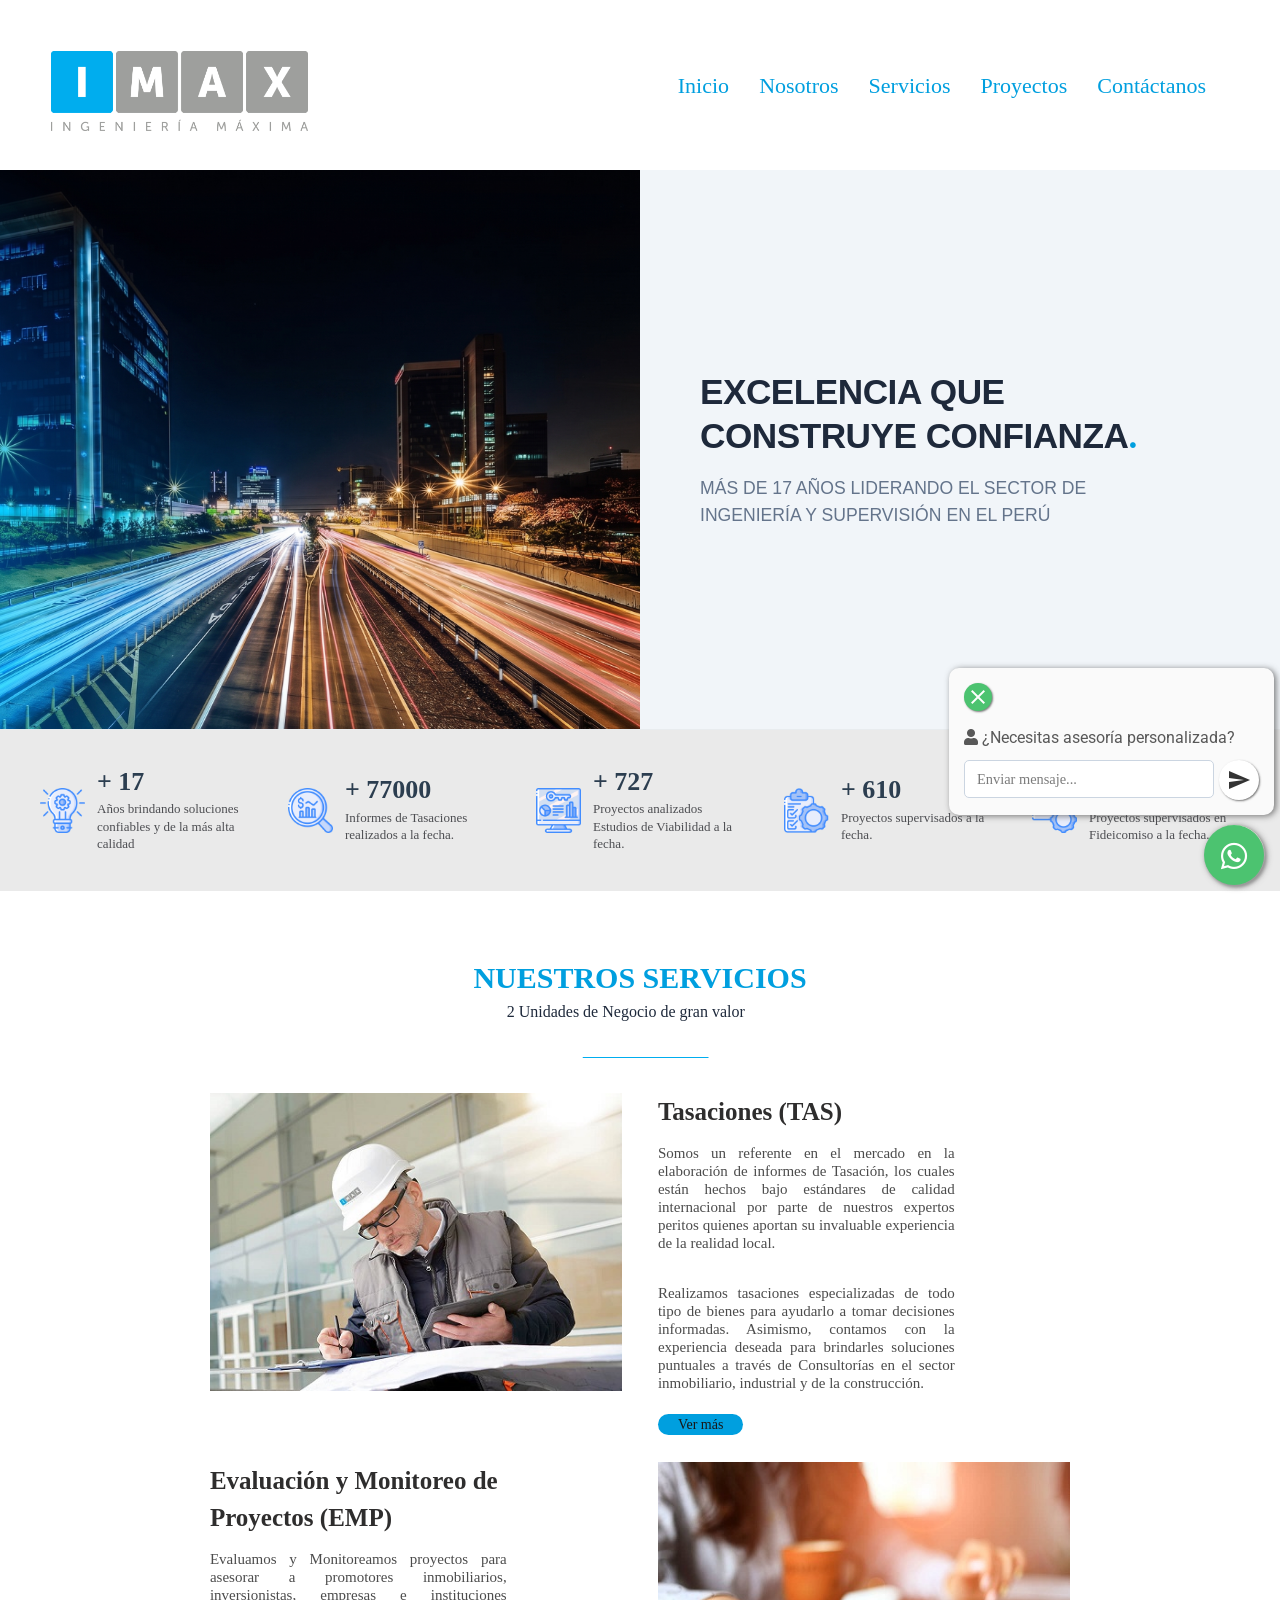
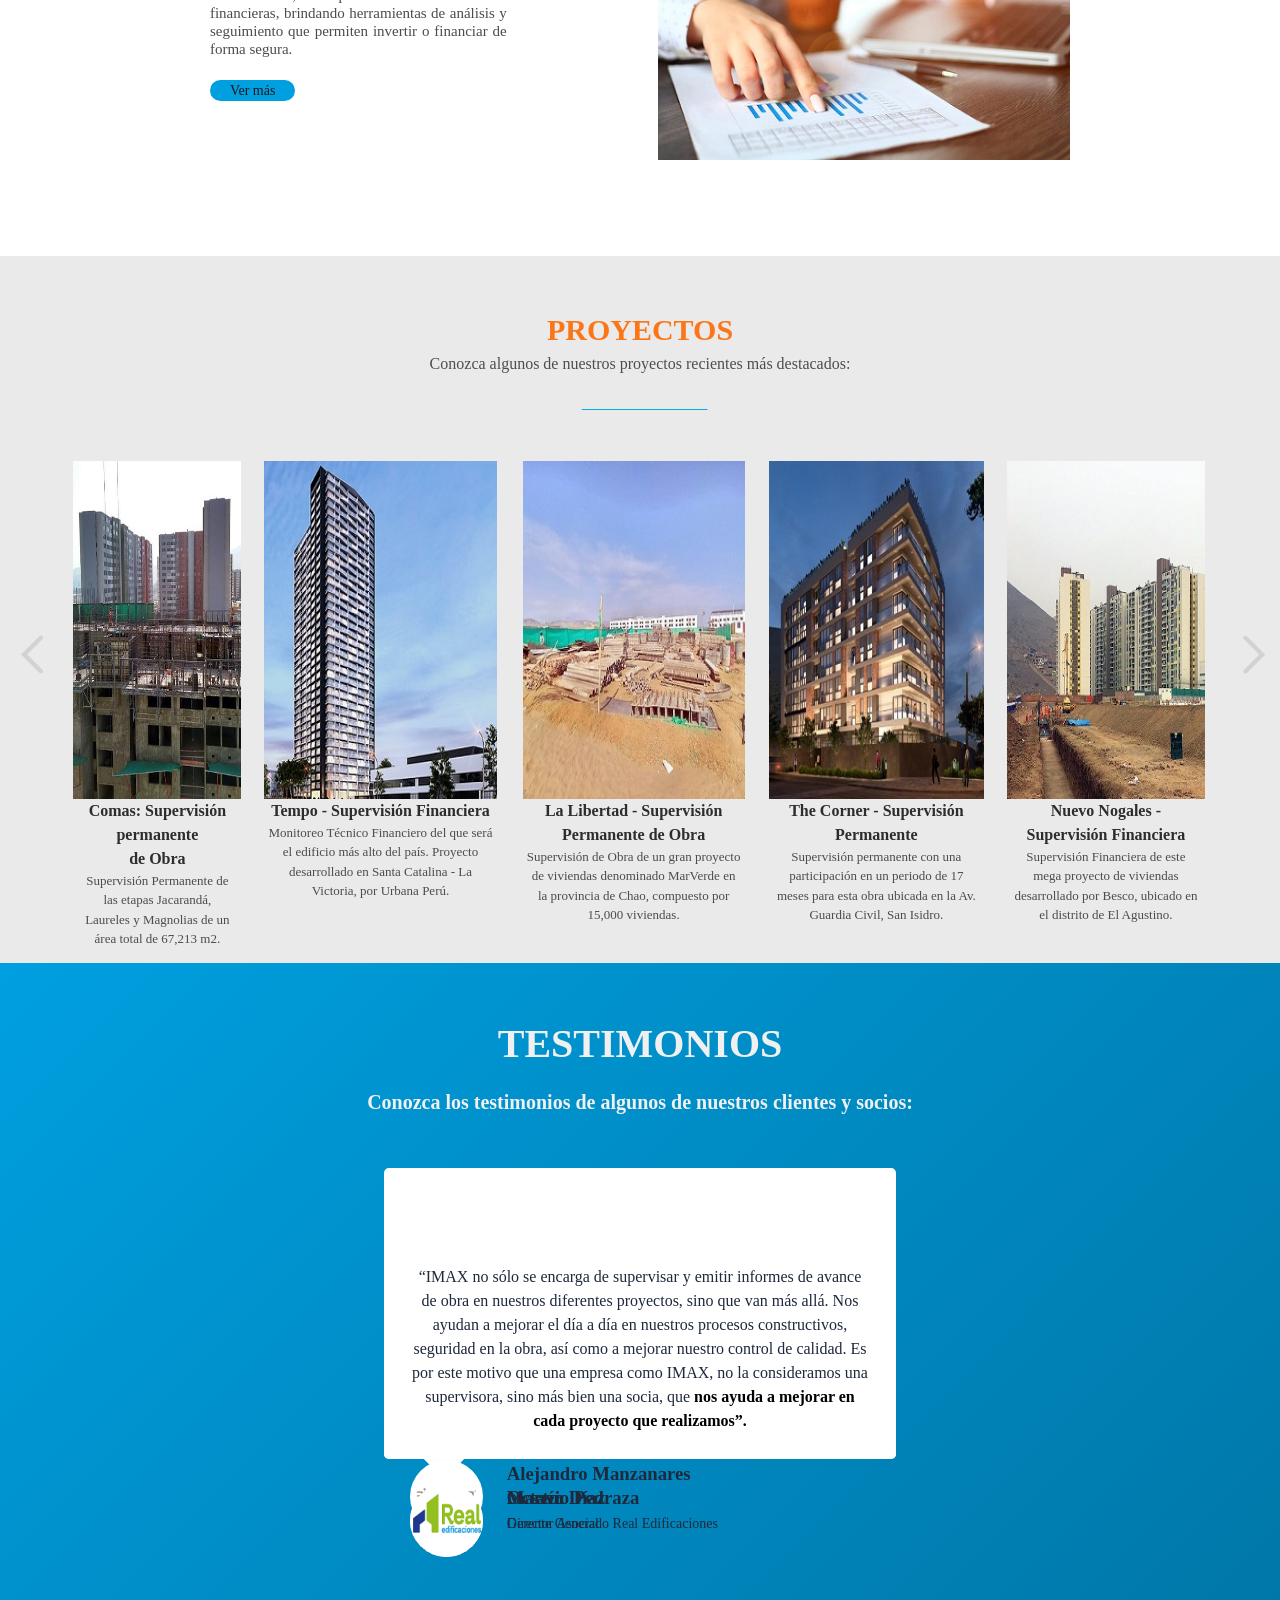
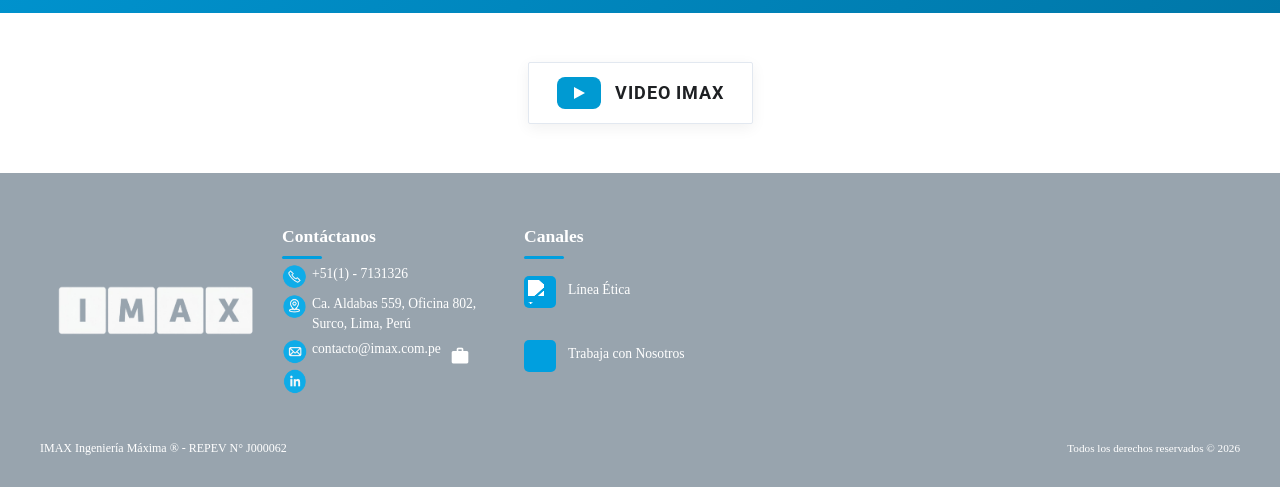
==== index.html @ a0ce6c53 "Add files via upload" ====
<!DOCTYPE html>
<html lang="en">

<head>
    <meta charset="UTF-8">
    <meta name="viewport"
        content="width=device-width, user-scalable=no, initial-scale=1.0, maximum-scale=1.0, minimum-scale=1.0">
    <meta name="keywords"
        content="ingeniería, tasaciones, supervisiones, proyectos, monitoreos, obras,fideicomisos, viabilidades">
    <script type="text/javascript" async=""
        src="https://www.googletagmanager.com/gtag/js?id=G-P8W33C2X62&amp;cx=c&amp;gtm=4e5c92"></script>
    <script src="https://www.gstatic.com/firebasejs/8.2.2/firebase-app.js"></script>
    <script src="https://www.gstatic.com/firebasejs/8.2.2/firebase-auth.js"></script>
    <script src="https://www.gstatic.com/firebasejs/8.2.2/firebase-firestore.js"></script>
    <script src="https://www.gstatic.com/firebasejs/8.2.2/firebase-analytics.js"></script>
    <script src="https://www.gstatic.com/firebasejs/8.2.2/firebase-storage.js"></script>
    <link rel="stylesheet" href="https://maxcdn.bootstrapcdn.com/font-awesome/4.5.0/css/font-awesome.min.css">
    <link href="https://fonts.googleapis.com/icon?family=Material+Icons" rel="stylesheet">
    <script src="jquery-3.6.0.min.js"></script>
    <script src="jquery.flexslider.js"></script>
    <link rel="stylesheet" href="https://cdn.jsdelivr.net/npm/glider-js@1.7.3/glider.min.css">
    <link rel="stylesheet" href="./styles/style.css">
    <link rel="stylesheet" href="./styles/video-imax.css">
    <link rel="stylesheet" href="https://cdnjs.cloudflare.com/ajax/libs/font-awesome/5.15.4/css/all.min.css">
    <link rel="short icon" href="./assets/icono-imax.png">
    <title>IMAX</title>

    <style>
        /* Tipografías corporativas */
        @font-face {
            font-family: "Museo_Sans_100";
            src: url("./assets/Museo_Sans_100.otf") format("opentype");
        }

        @font-face {
            font-family: "Museo_Sans_300";
            src: url("./assets/Museo_Sans_300.otf") format("opentype");
        }

        /* Elementos que se animan al hacer scroll */
        .reveal {
            opacity: 0;
            transform: translateY(40px);
            transition: opacity 0.6s ease-out, transform 0.6s ease-out;
        }

        .reveal.visible {
            opacity: 1;
            transform: translateY(0);
        }

        /* ==========================================================================
           SLIDER PRINCIPAL DIVIDIDO 50/50 (IMAGEN IZQUIERDA / TEXTO DERECHA)
           ========================================================================== */
        .flexslider.slider-split-50 {
            width: 100%;
            height: 35rem;
            position: relative;
            background: #ffffff;
            overflow: hidden;
            border-bottom: 1px solid #e8ecef;
        }

        .flexslider.slider-split-50 .slides {
            height: 100%;
        }

        .flexslider.slider-split-50 .slides>li.slide-split-item {
            width: 100%;
            height: 35rem !important;
            display: flex !important;
            flex-direction: row;
            align-items: stretch;
            background: #ffffff;
            margin: 0;
            padding: 0;
            box-sizing: border-box;
        }

        /* 50% Imagen pegada a la izquierda */
        .slide-split-img {
            width: 50%;
            height: 100%;
            position: relative;
            overflow: hidden;
            background: #f1f5f9;
            flex-shrink: 0;
        }

        .flexslider.slider-split-50 ul.slides img.slide-split-photo {
            width: 100% !important;
            height: 100% !important;
            object-fit: cover;
            object-position: center;
            display: block;
        }

        /* 50% Texto pegado a la derecha */
        .slide-split-info {
            width: 50%;
            height: 100%;
            display: flex;
            flex-direction: column;
            justify-content: center;
            align-items: flex-start;
            padding: 40px 60px;
            box-sizing: border-box;
            background: #f1f5f9;
            flex-shrink: 0;
        }

        .slide-split-text {
            max-width: 540px;
            text-align: left;
        }

        .slide-split-text h1 {
            font-size: 2.2rem;
            color: #1e293b;
            font-weight: 700;
            line-height: 1.25;
            margin: 0 0 16px 0;
            letter-spacing: -0.5px;
            font-family: "Museo_Sans_300", sans-serif;
        }

        .slide-split-text h1 strong {
            color: #009FDF;
        }

        .slide-split-text p {
            font-size: 1.1rem;
            color: #64748b;
            line-height: 1.55;
            margin: 0;
            font-weight: 400;
            font-family: "Museo_Sans_300", sans-serif;
        }

        .slide-split-btn {
            display: inline-flex;
            align-items: center;
            gap: 8px;
            margin-top: 22px;
            background: #009FDF;
            color: #ffffff !important;
            padding: 12px 24px;
            border-radius: 4px;
            font-size: 0.95rem;
            font-weight: 600;
            text-decoration: none;
            font-family: "Museo_Sans_300", sans-serif;
            transition: background 0.2s ease, transform 0.2s ease;
        }

        .slide-split-btn:hover {
            background: #0077a8;
            transform: translateY(-2px);
        }

        /* Paginación y flechas en split slider */
        .flexslider.slider-split-50 .flex-control-nav.flex-control-paging {
            bottom: 25px;
            left: 50%;
            right: auto;
            transform: translateX(-50%);
            width: auto;
            padding: 0;
            display: flex;
            justify-content: center;
            align-items: center;
            gap: 8px;
            z-index: 5;
        }

        .flexslider.slider-split-50 .flex-control-nav.flex-control-paging li {
            margin: 0;
            display: inline-block;
        }

        .flexslider.slider-split-50 .flex-control-nav.flex-control-paging li a {
            width: 30px;
            height: 6px;
            background: #cbd5e1;
            border-radius: 3px;
            transition: all 0.3s ease;
        }

        .flexslider.slider-split-50 .flex-control-nav.flex-control-paging li a.flex-active {
            background: #ff7a00;
            width: 42px;
        }

        .flexslider.slider-split-50 .flex-direction-nav a::before {
            color: #009FDF;
            font-size: 40px;
        }

        /* RESPONSIVE */
        @media (max-width: 900px) {
            .flexslider.slider-split-50 {
                height: auto;
            }

            .flexslider.slider-split-50 .slides>li.slide-split-item {
                flex-direction: column;
                height: auto !important;
            }

            .slide-split-img {
                width: 100%;
                height: 260px;
            }

            .slide-split-info {
                width: 100%;
                height: auto;
                padding: 30px 20px 45px 20px;
            }

            .slide-split-text h1 {
                font-size: 1.6rem;
            }

            .slide-split-text p {
                font-size: 0.95rem;
            }

            .flexslider.slider-split-50 .flex-control-nav.flex-control-paging {
                left: 50%;
                right: auto;
                transform: translateX(-50%);
                bottom: 15px;
            }
        }
    </style>

    <script src="https://www.googletagmanager.com/gtag/js?l=dataLayer" async="">
    </script>

</head>


<body class="body-web">
    <header class="header-web-light">
        <nav class="menu">

            <img class="logo" src="./assets/logo-imax.png" alt="logo-imax">

            <span class="nav-bar" id="btn-menu">
                <img src="./assets/iconos/burger.png" alt="">
                Menú
            </span>

            <ul class="menu-list" id="menu-list">
                <li><a href="./index.html">Inicio</a></li>
                <li><a href="views-web/nosotros.html">Nosotros</a></li>
                <li><a href="views-web/servicios.html">Servicios</a></li>
                <li><a href="views-web/proyectos.html">Proyectos</a></li>
                <!-- <li><a href="views-web/galleryNews.html">Noticias</a></li> -->
                <li><a href="views-web/contact.html">Contáctanos</a></li>
            </ul>

        </nav>
    </header>

    <main id="container">
        <section>
            <div class="flexslider slider-split-50">
                <ul class="slides">
                    <li class="slide-split-item">
                        <div class="slide-split-img">
                            <img class="slide-split-photo" src="assets/sliders/fondo_carrusel_via.jpg" alt="imax-obras">
                        </div>
                        <div class="slide-split-info">
                            <div class="slide-split-text">
                                <h1 class="reveal">EXCELENCIA QUE CONSTRUYE CONFIANZA<strong>.</strong></h1>
                                <p class="reveal">MÁS DE 17 AÑOS LIDERANDO EL SECTOR DE <br> INGENIERÍA Y SUPERVISIÓN EN
                                    EL PERÚ </p>
                            </div>
                        </div>
                    </li>

                    <li class="slide-split-item">
                        <div class="slide-split-img">
                            <img class="slide-split-photo" src="assets/sliders/imax-ingenieria.jpg"
                                alt="imax-ingenieria">
                        </div>
                        <div class="slide-split-info">
                            <div class="slide-split-text">
                                <h1 class="reveal">LO ASESORAMOS MEJOR<strong>.</strong></h1>
                                <p class="reveal">PORQUE CONOCEMOS EL SISTEMA <br> INMOBILIARIO DESDE ADENTRO </p>
                            </div>
                        </div>
                    </li>

                    <li class="slide-split-item">
                        <div class="slide-split-img">
                            <img class="slide-split-photo" src="assets/sliders/imax-proyectos.jpg" alt="imax-proyectos">
                        </div>
                        <div class="slide-split-info">
                            <div class="slide-split-text">
                                <h1 class="reveal">NOS COMPROMETEMOS<strong>.</strong></h1>
                                <p class="reveal">TRABAJAMOS CADA PROYECTO CON <br> PROFESIONALISMO Y DEDICACIÓN </p>
                            </div>
                        </div>
                    </li>

                    <li class="slide-split-item">
                        <div class="slide-split-img">
                            <img class="slide-split-photo" src="assets/sliders/imax-tasaciones.jpg"
                                alt="imax-tasaciones">
                        </div>
                        <div class="slide-split-info">
                            <div class="slide-split-text">
                                <h1 class="reveal">NOS ADECUAMOS A SUS NECESIDADES<strong>.</strong></h1>
                                <p class="reveal">PARA ENTREGARLE SOLUCIONES DE <br> LA MÁS ALTA CALIDAD </p>
                            </div>
                        </div>
                    </li>

                    <li class="slide-split-item">
                        <div class="slide-split-img">
                            <img class="slide-split-photo" src="assets/sliders/entrevista-imax-1.png" alt="imax-obras">
                        </div>
                        <div class="slide-split-info">
                            <div class="slide-split-text">
                                <h1 class="reveal">IMAX - <br> INGENIERÍA MÁXIMA <br> CUMPLE 17 AÑOS</h1>
                                <p class="reveal">Lea aquí la entrevista a nuestro líder Ing. Max Alfaro</p>
                                <a class="slide-split-btn" href="./views-web/anniversary-imax.html">
                                    <span>Ver entrevista</span>
                                    <i class="fa fa-chevron-right"></i>
                                </a>
                            </div>
                        </div>
                    </li>
                </ul>
            </div>
        </section>

        <div class="nav-bottom">
            <div class="popup-whatsapp fadeIn is-active-whatsapp-popup"
                style="animation: 0.6s ease 0s 1 normal both running fadeIn;">
                <div class="content-whatsapp -top"><button type="button" class="closePopup">
                        <i class="material-icons icon-font-color">close</i>
                    </button>
                    <p class="reveal"> <i class="fas fa-user"></i> ¿Necesitas asesoría personalizada? </p>

                </div>

                <div class="content-whatsapp -bottom">
                    <input class="whats-input" id="whats-in" type="text" placeholder="Enviar mensaje...">

                    <button class="send-msPopup" id="send-btn" type="button">
                        <i class="material-icons icon-font-color--black">send</i>
                    </button>
                </div>
            </div>
            <button type="button" id="whats-openPopup" class="whatsapp-button">
                <div class="float">
                    <i class="fab fa-whatsapp my-float"></i>
                </div>
            </button>
            <div class="circle-anime"></div>
        </div>

        <section class="informative-data">
            <div class="detailed-information">
                <div class="image-detailed">
                    <img src="assets/sliders/bulb.png" alt="">
                </div>
                <div class="detailed">
                    <h2>+ 17</h2>
                    <p class="reveal">Años brindando
                        soluciones confiables y
                        de la más alta calidad</p>
                </div>
            </div>
            <div class="detailed-information">
                <div class="image-detailed">
                    <img src="assets/sliders/tas.png" alt="">
                </div>
                <div class="detailed">
                    <h2>+ 77000</h2>
                    <p class="reveal">Informes de Tasaciones
                        realizados a la fecha.</p>
                </div>
            </div>
            <div class="detailed-information">
                <div class="image-detailed">
                    <img src="assets/sliders/etc.png" alt="">
                </div>
                <div class="detailed">
                    <h2>+ 727</h2>
                    <p class="reveal">Proyectos analizados Estudios
                        de Viabilidad a la fecha.</p>
                </div>
            </div>
            <div class="detailed-information">
                <div class="image-detailed">
                    <img src="assets/sliders/mon.png" alt="">
                </div>
                <div class="detailed">
                    <h2>+ 610</h2>
                    <p class="reveal">Proyectos supervisados
                        a la fecha.</p>
                </div>
            </div>
            <div class="detailed-information">
                <div class="image-detailed">
                    <img src="assets/sliders/fid.png" alt="">
                </div>
                <div class="detailed">
                    <h2>+ 116</h2>
                    <p class="reveal">Proyectos supervisados
                        en Fideicomiso a la fecha.</p>
                </div>
            </div>
        </section>

        <section class="services-container">
            <div class="service-title">
                <h1 class="reveal">NUESTROS SERVICIOS</h1>
                <p class="reveal">2 Unidades de Negocio de gran valor</p>
                <img src="./assets/iconos/linea.png" alt="">
            </div>
            <div class="service-list">
                <div class="service-img"><img src="./assets/servicios/tasaciones.jpg" alt="tasaciones"></div>
                <div class="service-detailed">
                    <div class="detailed">
                        <h2>Tasaciones (TAS)</h2>
                        <p class="reveal">Somos un referente en el mercado en la elaboración
                            de informes de Tasación, los cuales están hechos
                            bajo estándares de calidad internacional por parte
                            de nuestros expertos peritos quienes aportan su invaluable
                            experiencia de la realidad local.</p>
                    </div>
                    <div class="detailed">
                        <div>
                            <p class="reveal">Realizamos tasaciones especializadas de todo
                                tipo de bienes para ayudarlo a tomar decisiones
                                informadas. Asimismo, contamos con la experiencia
                                deseada para brindarles soluciones puntuales a
                                través de Consultorías en el sector inmobiliario,
                                industrial y de la construcción.</p>
                            <a class="view-more" href="./views-web/tasPage.html">Ver más</a>
                        </div>
                    </div>
                </div>
            </div>
            <div class="service-list">
                <div class="service-detailed">
                    <div class="detailed">
                        <h2>Evaluación y Monitoreo de Proyectos (EMP)</h2>
                        <div>
                            <p class="reveal">Evaluamos y Monitoreamos proyectos para asesorar
                                a promotores inmobiliarios, inversionistas,
                                empresas e instituciones financieras, brindando
                                herramientas de análisis y seguimiento que permiten
                                invertir o financiar de forma segura. </p>
                            <a class="view-more" href="./views-web/empPage.html">Ver más</a>
                        </div>
                    </div>
                </div>

                <div class="service-img"><img src="./assets/servicios/valuacion-monitoreo-proyectos.jpg"
                        alt="gestion-desarrollo-proyectos">
                </div>
            </div>
        </section>
        <section class="projects-container">
            <div class="projects-title">
                <h1 class="reveal"> <strong>PROYECTOS</strong> </h1>
                <p class="reveal">Conozca algunos de nuestros proyectos recientes más destacados:</p>
                <img src="./assets/iconos/linea.png" alt="">
            </div>
            <div class="carousel">
                <div class="carousel-contenedor">

                    <button aria-label="Anterior" class="anterior-carousel">
                        <img src="./assets/iconos/flechaD.png" alt="">
                    </button>

                    <div class="carousel-lista">
                        <div class="carousel-element">

                            <figure>
                                <a href="./views-web/proyectos.html">
                                    <img src="./assets/proyectos/supervision-comas.jpg" alt="supervision-comas">
                                    <!-- <a href="aaa"></a> -->

                                    <div class="capa">
                                        <img class="boton_mas" src="./assets/iconos/image.png" alt="">
                                    </div>
                                </a>

                            </figure>

                            <div>
                                <h1 class="reveal">Comas: Supervisión permanente <br> de Obra</h1>
                                <p class="reveal">Supervisión Permanente de las etapas Jacarandá, Laureles y Magnolias
                                    de un área total
                                    de 67,213 m2. </p>
                            </div>

                        </div>
                        <div class="carousel-element">
                            <figure>
                                <a href="./views-web/proyectos.html">
                                    <img src="./assets/proyectos/supervision-tempo.jpg" alt="supervision-tempo">
                                    <div class="capa">
                                        <img class="boton_mas" src="./assets/iconos/image.png" alt="">
                                    </div>
                                </a>
                            </figure>

                            <div>
                                <h1 class="reveal">Tempo - Supervisión Financiera</h1>
                                <p class="reveal">Monitoreo Técnico Financiero del que será el edificio más alto del
                                    país. Proyecto
                                    desarrollado en Santa Catalina - La Victoria, por Urbana Perú.</p>
                            </div>
                        </div>
                        <div class="carousel-element">
                            <figure>
                                <a href="./views-web/proyectos.html">
                                    <img src="./assets/proyectos/supervision-chao.jpg" alt="supervision-chao">
                                    <div class="capa">
                                        <img class="boton_mas" src="./assets/iconos/image.png" alt="">
                                    </div>
                                </a>
                            </figure>

                            <div>
                                <h1 class="reveal">La Libertad - Supervisión Permanente de Obra</h1>
                                <p class="reveal">Supervisión de Obra de un gran proyecto de viviendas denominado
                                    MarVerde en la
                                    provincia de Chao, compuesto por 15,000 viviendas.</p>
                            </div>
                        </div>

                        <div class="carousel-element">
                            <figure>
                                <a href="./views-web/proyectos.html">
                                    <img src="./assets/proyectos/supervision-corner.jpg" alt="supervision-chao">
                                    <div class="capa">
                                        <img class="boton_mas" src="./assets/iconos/image.png" alt="">
                                    </div>
                                </a>
                            </figure>

                            <div>
                                <h1 class="reveal">The Corner - Supervisión Permanente</h1>
                                <p class="reveal">Supervisión permanente con una participación en un periodo de 17 meses
                                    para esta obra
                                    ubicada en la Av. Guardia Civil, San Isidro. </p>

                            </div>
                        </div>
                        <div class="carousel-element">
                            <figure>
                                <a href="./views-web/proyectos.html">
                                    <img src="./assets/proyectos/supervision-nogales.jpg" alt="supervision-nogales">
                                    <div class="capa">
                                        <img class="boton_mas" src="./assets/iconos/image.png" alt="">
                                    </div>
                                </a>
                            </figure>

                            <div>
                                <h1 class="reveal">Nuevo Nogales - Supervisión Financiera</h1>
                                <p class="reveal">Supervisión Financiera de este mega proyecto de viviendas desarrollado
                                    por Besco,
                                    ubicado en el distrito de El Agustino.</p>
                            </div>
                        </div>

                    </div>

                    <button aria-label="Siguiente" class="siguiente-carousel">
                        <img src="./assets/iconos/flechaI.png" alt="">
                    </button>




                </div>

                <div role="tablist" class="carousel-indicadores"></div>

            </div>

        </section>
        <section>
            <div class="sliderComments">
                <div class="comment-title">
                    <h1 class="reveal">TESTIMONIOS</h1>
                    <p class="reveal">Conozca los testimonios de algunos de nuestros clientes y socios:</p>
                </div>
                <ul class="slides">

                    <li>
                        <section class="caption">


                            <div class="comment-text">
                                <p class="reveal"> “...la verdad, que es muy fácil trabajar con ellos.
                                    Tienen mucha predisposición y disponibilidad para
                                    las coordinaciones, tanto en obra como a nivel de gestión..
                                    Sus informes son muy completos y a la vez muy fáciles de leer,
                                    lo que permite un mejor seguimiento de la obra. Del tiempo
                                    que venimos trabajando y coordinando juntos, <strong class="negrita"> trato y
                                        la información recibida es muy profesional </strong> ”.</p>
                            </div>
                            <div class="comment-marca">
                                <img src="assets/testimonios/c&j.png" alt="">
                                <div class="marca-detail">
                                    <h1 class="reveal">Sandra Ascenzo</h1>
                                    <p class="reveal">Gerente de Proyectos Inmobiliarios <br>
                                        C&J Constructores </p>
                                </div>
                            </div>

                        </section>
                    </li>
                    <li>
                        <section class="caption">

                            <div class="comment-text">
                                <p class="reveal">“<strong class="negrita"> Considero que IMAX es la empresa de
                                        supervisión de obras más seria que hay en el país. </strong>
                                    Hacer el trabajo que ellos realizan es muy complicado,
                                    y exigente, pero me han demostrado cada vez que los
                                    hemos requerido, la transparencia en sus gestiones al
                                    informar cada detalle con veracidad. Sin duda el equipo
                                    profesional de IMAX es de muy buena calidad y sus informes
                                    nos ayudan mucho en la toma de decisiones que podamos necesitar.
                                    Creo que han sabido conjugar orden, calidad, conocimiento
                                    y el deseo de servir con la verdad”.

                                </p>
                            </div>
                            <div class="comment-marca">
                                <img src="assets/testimonios/ditrenzzo.png" alt="">
                                <div class="marca-detail">
                                    <h1 class="reveal">Alejandro Manzanares</h1>
                                    <p class="reveal">Ditrenzzo</p>
                                </div>
                            </div>

                        </section>
                    </li>
                    <li>
                        <section class="caption">

                            <div class="comment-text">
                                <p class="reveal">“IMAX se constituye en una aliada muy importante
                                    para nuestra organización inmobiliaria... <strong class="negrita"> Confiamos
                                        plenamente en los estudios de factibilidad de
                                        negocios para los cuales los contratamos </strong> por encargo
                                    de los diversos clientes de nuestra organización,
                                    de modo tal de obtener conclusiones valederas
                                    respecto de esos probables negocios y poder tomar
                                    las mejores decisiones... En síntesis, nos sentimos
                                    muy bien acompañados con IMAX y esperamos seguir
                                    contando con su valioso apoyo para el corto, mediano
                                    y largo plazo”.</p>
                            </div>
                            <div class="comment-marca">
                                <img src="assets/testimonios/octavio.png" alt="">
                                <div class="marca-detail">
                                    <h1 class="reveal">Octavio Pedraza</h1>
                                    <p class="reveal">Gerente General</p>
                                </div>
                            </div>

                        </section>
                    </li>

                    <li>
                        <section class="caption">

                            <div class="comment-text">
                                <p class="reveal"> “IMAX no sólo se encarga de supervisar y emitir
                                    informes de avance de obra en nuestros diferentes
                                    proyectos, sino que van más allá. Nos ayudan a
                                    mejorar el día a día en nuestros procesos constructivos,
                                    seguridad en la obra, así como a mejorar nuestro
                                    control de calidad. Es por este motivo que una empresa
                                    como IMAX, no la consideramos una supervisora, sino más
                                    bien una socia, que <strong class="negrita"> nos ayuda a mejorar en cada proyecto
                                        que realizamos”.</strong></p>
                            </div>
                            <div class="comment-marca">
                                <img src="assets/testimonios/real.png" alt="">
                                <div class="marca-detail">
                                    <h1 class="reveal">Martín Díaz</h1>
                                    <p class="reveal">Director Asociado Real Edificaciones </p>
                                </div>
                            </div>

                        </section>
                    </li>


                </ul>

            </div>

        </section>

        <section class="contenedorVid">
            <button type="button" class="btn-video-imax" id="btn-open-video" aria-label="Reproducir Video IMAX">
                <span class="icono-play-yt"></span>
                <span class="texto-video-imax">Video IMAX</span>
            </button>

            <!-- Popup Modal del Video -->
            <div class="video-modal-overlay" id="video-modal-overlay">
                <div class="video-modal-container">
                    <button type="button" class="video-modal-close" id="video-modal-close"
                        aria-label="Cerrar video">&times;</button>
                    <div id="video-iframe-container" style="width: 100%; height: 100%;"></div>
                </div>
            </div>
        </section>

    </main>

    <footer class="imax-footer">
        <div class="imax-footer-container">

            <!-- Columna 1: Logo y frase -->
            <div class="imax-footer-col imax-footer-brand">
                <div class="imax-footer-logo-box">
                    <img src="./assets/LOGO_IMAX_BLANCO.png" alt="IMAX Logo" class="imax-footer-logo">
                </div>
                <!-- <div class="imax-abstract">
                    <p class="imax-reveal">IMAX, excelencia que construye confianza.</p>
                </div> -->
            </div>

            <!-- Columna 2: Contacto -->
            <div class="imax-footer-col imax-footer-contacto">

                <h4 class="imax-footer-titulo">Contáctanos</h4>

                <div class="imax-contacto-item">
                    <img src="./assets/iconos/phone.png" alt="Teléfono">
                    <p class="imax-reveal">+51(1) - 7131326</p>
                </div>
                <div class="imax-contacto-item">
                    <img class="imax-address-icon" src="./assets/iconos/ubicacion.png" alt="Ubicación">
                    <a href="https://maps.app.goo.gl/YLGoh6Ry8AuHQh2NA" target="_blank" rel="noopener noreferrer"
                        class="imax-contacto-link">Ca. Aldabas 559,
                        Oficina 802, Surco, Lima, Perú</a>
                </div>

                <div class="imax-contacto-item">
                    <img src="./assets/iconos/correo.png" alt="Correo">
                    <a href="mailto:contacto@imax.com.pe" class="imax-contacto-link">contacto@imax.com.pe</a>
                </div>

                <div class="imax-contacto-item">
                    <a href="https://pe.linkedin.com/company/imaxingenieriamaxima" target="_blank"
                        rel="noopener noreferrer" class="imax-contacto-link"
                        style="display: flex; align-items: center; gap: 12px;">
                        <img src="./assets/iconos/linkedin.png" alt="Linkedin">
                        <span></span>
                    </a>
                </div>

            </div>

            <!-- Columna 3: Líneas Éticas -->
            <div class="imax-footer-col imax-footer-lineas">
                <h4 class="imax-footer-titulo">Canales</h4>
                <!-- <div class="imax-linea-item">
                <div class="imax-linea-icono">
                    <img src="https://img.icons8.com/ios-filled/50/complaint.png" alt="Icono Denuncia" style="width: 24px; height: 24px;">
                </div>
                <div class="imax-linea-info">
                    <a href="#" target="_blank" class="imax-linea-link">Línea de Hostigamiento Sexual</a>
                    <span class="imax-linea-desc">Denuncias por acoso laboral</span>
                </div>
            </div> -->
                <div class="imax-linea-item">
                    <div class="imax-linea-icono">
                        <img src="https://img.icons8.com/ios-filled/50/bribery.png" alt="Icono Antisoborno"
                            style="width: 24px; height: 24px;">
                    </div>
                    <div class="imax-linea-info">
                        <a href="./views-web/linea-etica.html" target="_blank" class="imax-linea-link">Línea Ética</a>
                        <!-- <span class="imax-linea-desc">Denuncias por actos de corrupción</span> -->
                    </div>
                </div>

                <div class="imax-linea-item" style="margin-top: 8px;">
                    <div class="imax-linea-icono">
                        <i class="material-icons" style="font-size: 20px; color: white;">work_outline</i>
                    </div>
                    <div class="imax-linea-info">
                        <a href="./views-web/trabaja-con-nosotros.html" class="imax-linea-link">Trabaja con Nosotros</a>
                        <!-- <span class="imax-linea-desc">Postulaciones y Autorización LPDP</span> -->
                    </div>
                </div>

            </div>
        </div>

        <!-- Copyright -->
        <div class="imax-footer-copyright">
            <p class="imax-reveal">IMAX Ingeniería Máxima ® - REPEV N° J000062</p>
            <p class="imax-footer-fecha">Todos los derechos reservados © 2026</p>
        </div>
    </footer>

    <script>
        const firebaseConfig = {
            apiKey: "AIzaSyAPvuYSkfkOfaRObLXvtDiZjVoQGYDIacc",
            authDomain: "web-imax.firebaseapp.com",
            projectId: "web-imax",
            storageBucket: "web-imax.appspot.com",
            messagingSenderId: "114819498377",
            appId: "1:114819498377:web:02e7671a7255f711cf6158",
            measurementId: "G-P8W33C2X62"
        };

        firebase.initializeApp(firebaseConfig);
        console.log(firebase.name)
        const auth = firebase.auth();
        const fs = firebase.firestore();
        firebase.storage();
        firebase.analytics();
    </script>
    <script src="https://cdn.jsdelivr.net/npm/glider-js@1.7.3/glider.min.js"></script>
    <script src="slider.js"></script>
    <script src="menu.js"></script>
    <script src="script2.js"></script>
    <script src="video-imax.js"></script>
    <script src="./index.js"> </script>
    <script type="text/javascript" src="https://cdn.jsdelivr.net/npm/emailjs-com@2/dist/email.min.js">
    </script>

    <script>
        // Animar elementos con clase "reveal" cuando entran en el viewport
        document.addEventListener('DOMContentLoaded', function () {
            const revealEls = document.querySelectorAll('.reveal');

            if ('IntersectionObserver' in window) {
                // Navegadores modernos
                const observer = new IntersectionObserver((entries, obs) => {
                    entries.forEach(entry => {
                        if (entry.isIntersecting) {
                            entry.target.classList.add('visible');
                            obs.unobserve(entry.target); // deja de observar una vez visible
                        }
                    });
                }, { threshold: 0.15 });

                revealEls.forEach(el => observer.observe(el));
            } else {
                // Fallback simple para navegadores antiguos
                const onScroll = () => {
                    const triggerBottom = window.innerHeight * 0.85;
                    revealEls.forEach(el => {
                        const rect = el.getBoundingClientRect();
                        if (rect.top < triggerBottom) {
                            el.classList.add('visible');
                        }
                    });
                };
                window.addEventListener('scroll', onScroll);
                onScroll();
            }
        });
    </script>


    <script>
        // Bloquea el zoom con la rueda del mouse pero permite el scroll normal
        document.addEventListener("keydown", function (event) {
            if (event.ctrlKey && (event.key === "=" || event.key === "-" || event.key === "+" || event.key === "0")) {
                event.preventDefault();
            }
        });
        document.addEventListener("wheel", function (event) {
            if (event.ctrlKey) {
                event.preventDefault();
            }
        }, { passive: false });
    </script>


</body>

</html>
---- styles/style.css ----
@charset "UTF-8";
@import url("https://fonts.googleapis.com/css?family=Roboto");
@import url("./intranet.css");

.header-nosotros {
  width: 100%;
  z-index: 3;
  top: 0%;
}

.header-nosotros .menu {
  display: flex;
  width: 100%;
  justify-content: space-between;
  z-index: 100;
}

.header-nosotros .nav-bar {
  display: none;
  width: 100%;
}

.header-nosotros .logo {
  padding-left: 30%;
  margin-top: 15%;
  width: auto;
  height: 55px;
  display: block;
}

.header-nosotros .menu-list {
  margin-left: 0%;
  display: flex;
  justify-content: flex-end;
  background: transparent;
  margin-right: 20px;
  width: 100%;
  list-style: none;
}

.header-nosotros .menu-list a {
  padding: 45px 28px;
  font-size: 17px;
  font-weight: 500;
  display: block;
  color: #4c4c4c;
  text-decoration: none;
}

.header-nosotros .menu-list :hover {
  color: #fc7617;
}


/* ------------------------------------------------------------------------------------------------------------------------------------------------------------ */
/* NOSOTROS.html */

.nosotros-container {
  display: flex;
  flex-direction: column;
}

.nosotros-container .intro-nosotros {
  font-weight: 400;
  font-size: 17px;
  padding: 1% 5% 3% 5%;
  margin: 1%;
  border-radius: 10px;
  text-align: justify;
  line-height: 1.5;
}

.nosotros-container .box-par {
  display: flex;
  flex-direction: row;
}

.nosotros-container .box-par .square {
  width: 50%;
  display: flex;
  justify-content: center;
  align-items: center;
}

.nosotros-container .box-par .square figure {
  position: relative;
  width: 100%;
  height: 100%;
  overflow: hidden;
  cursor: pointer;
}

.nosotros-container .box-par .square figure .capa-title {
  width: 100%;
  height: 100%;
  transition: all 500ms ease-out;
}

.nosotros-container .box-par .square figure .capa-title img {
  width: 100%;
  height: 100%;
}

.nosotros-container .box-par .square figure .capa-title2 img {
  width: 100%;
  height: 100%;
}

.nosotros-container .box-par .square figure .capa-title h3 {
  position: absolute;
  top: 45%;
  left: 20%;
  color: #009FDF;
  text-shadow: 3px 2px 1px #000;
  font-weight: bold;
  font-size: 45px;
  transition: all 200ms ease-out;
  font-family: 'Museo_Sans_300', Tahoma, Geneva, Verdana, sans-serif;
}

.nosotros-container .box-par .square figure .capa-title2 h3 {
  position: absolute;
  top: 20%;
  left: 20%;
  color: #009FDF;
  text-shadow: 3px 2px 1px #000;
  font-weight: bold;
  font-size: 45px;
  transition: all 200ms ease-out;
  font-family: 'Museo_Sans_300', Tahoma, Geneva, Verdana, sans-serif;
}

.nosotros-container .box-par .square figure .capa-title .title-small {
  left: 28%;
}

.nosotros-container .box-par .square figure .capa-detailed,
.nosotros-container .box-par .square figure .capa-detailed2 {
  position: absolute;
  top: 0;
  width: 100%;
  height: 100%;
  background: rgba(0, 0, 0, 0.8);
  transition: all 500ms ease-out;
  opacity: 0;
  visibility: hidden;
  text-align: center;
}

.nosotros-container .box-par .square figure .capa-detailed p,
.nosotros-container .box-par .square figure .capa-detailed2 p,
.nosotros-container .box-par .square figure .capa-detailed2 p a,
.nosotros-container .box-par .square figure .capa-detailed ul {
  text-decoration: none;
  color: white;
  font-size: 20px;
  line-height: 1.2;
  width: 100%;
  max-width: 350px;
  margin: 10% 20%;
  text-align: justify;
  transition: all 1000ms ease-out;
}



.nosotros-container .box-par .square figure .capa-detailed .detailed-small {
  margin-left: 25%;
}

.nosotros-container .box-par .square figure .capa-detailed2 .detailed-small {
  margin-left: 10%;
}

.nosotros-container .box-par .square figure:hover>.capa-detailed,
.nosotros-container .box-par .square figure:hover>.capa-detailed2 {
  opacity: 1;
  visibility: visible;
}

.nosotros-container .box-par .square figure:hover>img {
  transform: scale(1.1);
}

.nosotros-container .box-par .square figure:hover>.capa-detailed p {
  margin-top: 150px;
  margin-bottom: 15px;
}

.nosotros-container .box-par .square figure:hover>.capa-detailed2 p {
  margin-top: 60px;
  margin-bottom: 15px;
}

.nosotros-container .box-par .square figure:hover>.capa-detailed ul {
  margin-top: 150px;
  margin-bottom: 15px;
}

.nosotros-container .box-par .square figure:hover>.capa-title h3 {
  opacity: 0;
}


/* Estilos del nuevo carrusel - 
No interfiere con el CSS existente */

.valores-carrusel-container {
  position: relative;
  width: 100%;
  max-width: 1400px;
  margin: 0 auto;
  padding: 40px 0;
  overflow: hidden;
  font-family: 'Museo_Sans_300', Tahoma, Geneva, Verdana, sans-serif;
}

.valores-carrusel {
  display: flex;
  transition: transform 0.5s ease-in-out;
  cursor: pointer;
}

.valor-slide {
  flex: 0 0 100%;
  padding: 0 15px;
  box-sizing: border-box;
}

.valor-card {
  position: relative;
  width: 100%;
  overflow: hidden;
  border-radius: 5px;
  box-shadow: 0 10px 30px rgba(0, 0, 0, 0.2);
  background: #fff;
}

.valor-imagen {
  width: 100%;
  height: 400px;
  overflow: hidden;
}

.valor-imagen img {
  width: 100%;
  height: 100%;
  object-fit: cover;
  transition: transform 0.5s ease;
}

.valor-card:hover .valor-imagen img {
  transform: scale(1.1);
}

.valor-contenido {
  position: absolute;
  top: 0;
  left: 0;
  width: 100%;
  height: 100%;
  background: rgba(0, 0, 0, 0.85);
  display: flex;
  flex-direction: column;
  justify-content: center;
  align-items: center;
  opacity: 0;
  transition: all 0.5s ease;
  padding: 20px;
  box-sizing: border-box;
}

.valor-card:hover .valor-contenido {
  opacity: 1;
}

.valor-titulo {
  color: #009FDF;
  font-size: 45px;
  font-weight: bold;
  text-shadow: 3px 2px 1px #000;
  margin-bottom: 20px;
  text-align: center;
  transform: translateY(30px);
  transition: all 0.5s ease;
}

.valor-card:hover .valor-titulo {
  transform: translateY(0);
}

.valor-detalle {
  max-width: 80%;
  text-align: center;
  transform: translateY(30px);
  transition: all 0.5s ease 0.1s;
  opacity: 0;
}

.valor-card:hover .valor-detalle {
  transform: translateY(0);
  opacity: 1;
}

.valor-detalle p {
  color: white;
  font-size: 18px;
  line-height: 1.5;
  margin: 0;
}

/* Botones de navegación */
.carrusel-btn {
  position: absolute;
  top: 50%;
  transform: translateY(-50%);
  background: rgba(0, 154, 210, 0.7);
  color: white;
  border: none;
  width: 45px;
  height: 45px;
  border-radius: 50%;
  cursor: pointer;
  font-size: 24px;
  display: flex;
  align-items: center;
  justify-content: center;
  transition: all 0.3s ease;
  z-index: 10;
}

.carrusel-btn:hover {
  background: #009FDF;
  transform: translateY(-50%) scale(1.1);
}

.prev-btn {
  left: 20px;
}

.next-btn {
  right: 20px;
}

/* Indicadores/dots */
.carrusel-indicadores {
  position: absolute;
  bottom: 20px;
  left: 50%;
  transform: translateX(-50%);
  display: flex;
  gap: 12px;
  z-index: 10;
}

.indicador {
  width: 12px;
  height: 12px;
  border-radius: 50%;
  background: rgba(255, 255, 255, 0.5);
  cursor: pointer;
  transition: all 0.3s ease;
}

.indicador.active {
  background: #009FDF;
  width: 30px;
  border-radius: 10px;
}

.indicador:hover {
  background: #009FDF;
  transform: scale(1.2);
}

/* Responsive */
@media (max-width: 768px) {
  .valor-titulo {
    font-size: 32px;
  }

  .valor-detalle p {
    font-size: 16px;
  }

  .valor-imagen {
    height: 350px;
  }

  .carrusel-btn {
    width: 35px;
    height: 35px;
    font-size: 18px;
  }
}

@media (max-width: 480px) {
  .valor-titulo {
    font-size: 24px;
  }

  .valor-detalle p {
    font-size: 14px;
  }

  .valor-imagen {
    height: 300px;
  }

  .valor-detalle {
    max-width: 90%;
  }
}


/* ===========================
   SECCIÓN POLÍTICAS (cuadros pequeños)
   =========================== */

.politicas-container {
  margin: 0;
  padding: 0;
  box-sizing: border-box;
  font-family: 'Museo_Sans_300', Tahoma, Geneva, Verdana, sans-serif;
  width: 100%;
  padding-bottom: 3%;
}

.politicas-container .politicas-row {
  margin: 0;
  padding: 0;
  box-sizing: border-box;
  display: flex;
  flex-wrap: wrap;
  justify-content: space-around;
  width: 100%;
  height: 45vh;
  background-color: #9ea09d;
  /* gris del fondo */
}

.politicas-container .politicas-row .square {
  padding: 0;
  width: 33.2%;
  margin: 0.3px;
  box-sizing: border-box;
  display: flex;
}

.politicas-container .politicas-row .square figure {
  margin: 0;
  padding: 0;
  box-sizing: border-box;
  position: relative;
  width: 100%;
  height: 100%;
  overflow: hidden;
  cursor: pointer;
}

/* Contenedor del título + imagen */
.politicas-container .politicas-row .square figure .capa-title2 {
  width: 100%;
  height: 100%;
  position: relative;
  transition: all 500ms ease-out;
}

/* Imagen de fondo del cuadrito */
.politicas-container .politicas-row .square figure .capa-title2 img {
  width: 100%;
  height: 100%;
  object-fit: cover;
  display: block;
}

/* Título celeste centrado */
.politicas-container .politicas-row .square figure .capa-title2 h3 {
  position: absolute;
  inset: 0;
  /* top/right/bottom/left: 0 */
  display: flex;
  align-items: center;
  justify-content: center;
  text-align: center;
  padding: 0;
  color: #009FDF;
  /* text-shadow: 3px 2px 1px #000; */
  font-weight: bold;
  font-size: 45px;
  transition: all 200ms ease-out;
  font-family: 'Museo_Sans_300', Tahoma, Geneva, Verdana, sans-serif;
}

/* Overlay negro con el texto de la política */
.politicas-container .politicas-row .square figure .capa-detailed2 {
  position: absolute;
  top: 0;
  left: 0;
  width: 100%;
  height: 100%;
  background-color: rgba(0, 0, 0, 0.8);
  display: flex;
  flex-direction: column;
  justify-content: center;
  align-items: center;
  opacity: 0;
  visibility: hidden;
  transition: all 500ms ease-out;
}

/* Texto dentro del overlay */
.politicas-container .politicas-row .square figure .capa-detailed2 p,
.politicas-container .politicas-row .square figure .capa-detailed2 a {
  text-decoration: none;
  color: #fff;
  font-size: 18px;
  line-height: 1.3;
  width: 100%;
  max-width: 350px;
  margin: 0 0%;
  text-align: center;
  justify-content: center;

}

/* Efectos hover: aparece el overlay y se oculta el título celeste */
.politicas-container .politicas-row .square figure:hover .capa-detailed2 {
  opacity: 1;
  visibility: visible;
}

.politicas-container .politicas-row .square figure:hover .capa-title2 h3 {
  opacity: 0;
}

/* ---- */
/* ========== POLÍTICAS MODERNIZADAS ========== */
.politicas-modernas {
  max-width: 1600px;
  margin: 0 auto;
  padding: 60px 40px;
  background: #eef2f5;
  /* Gris más notorio */
}

.politicas-header {
  text-align: center;
  margin-bottom: 50px;
}

.politicas-titulo-principal {
  font-size: 2.5rem;
  color: #1a1a2e;
  margin-bottom: 15px;
  font-weight: 700;
  position: relative;
  display: inline-block;
}

.politicas-titulo-principal::after {
  content: '';
  position: absolute;
  bottom: -10px;
  left: 50%;
  transform: translateX(-50%);
  width: 60px;
  height: 4px;
  background: linear-gradient(90deg, #009FDF, #00b4db);
  border-radius: 2px;
}

.politicas-subtitulo {
  color: #98A4AE;
  /* Gris más oscuro para contraste */
  font-size: 1.1rem;
  margin-top: 25px;
}

.politicas-grid {
  display: grid;
  grid-template-columns: repeat(3, 1fr);
  /* 3 columnas fijas */
  gap: 30px;
  margin-top: 40px;
}

.politica-card {
  background: white;
  border-radius: 20px;
  padding: 30px 25px;
  box-shadow: 0 10px 30px rgba(0, 0, 0, 0.08);
  transition: all 0.3s ease;
  position: relative;
  overflow: hidden;
}

.politica-card::before {
  content: '';
  position: absolute;
  top: 0;
  left: 0;
  width: 100%;
  height: 4px;
  background: linear-gradient(90deg, #009FDF, #00b4db);
  transform: scaleX(0);
  transition: transform 0.3s ease;
}

.politica-card:hover {
  transform: translateY(-5px);
  box-shadow: 0 20px 40px rgba(0, 154, 210, 0.15);
}

.politica-card:hover::before {
  transform: scaleX(1);
}

.politica-icono {
  margin-bottom: 20px;
}

.politica-titulo {
  font-size: 1.3rem;
  color: #1a1a2e;
  margin-bottom: 15px;
  font-weight: 600;
}

.politica-descripcion {
  color: #555;
  line-height: 1.6;
  margin-bottom: 25px;
  font-size: 0.95rem;
}

.politica-btn {
  display: inline-flex;
  align-items: center;
  gap: 8px;
  padding: 10px 20px;
  background: linear-gradient(135deg, #009FDF, #0077a8);
  color: white;
  text-decoration: none;
  border-radius: 30px;
  font-size: 0.9rem;
  font-weight: 500;
  transition: all 0.3s ease;
  border: none;
  cursor: pointer;
}

.politica-btn:hover {
  gap: 12px;
  background: linear-gradient(135deg, #0077a8, #005582);
  transform: translateY(-2px);
}

.politica-btn svg {
  transition: transform 0.3s ease;
}

.politica-btn:hover svg {
  transform: translateX(3px);
}

/* Responsive políticas */
/* Pantallas grandes (escritorio) */
@media (max-width: 1200px) {
  .politicas-grid {
    grid-template-columns: repeat(3, 1fr);
    /* Sigue 3 columnas */
    gap: 25px;
  }

  .politicas-modernas {
    padding: 50px 30px;
  }
}

/* Pantallas medianas (tablet landscape) */
@media (max-width: 992px) {
  .politicas-grid {
    grid-template-columns: repeat(2, 1fr);
    /* 2 columnas en tablet */
    gap: 25px;
  }

  .politicas-titulo-principal {
    font-size: 2.2rem;
  }
}

/* Pantallas pequeñas (tablet portrait y móvil) */
@media (max-width: 768px) {
  .politicas-grid {
    grid-template-columns: 1fr;
    /* 1 columna en móvil */
    gap: 20px;
  }

  .politicas-modernas {
    padding: 40px 20px;
    background: #eef2f5;
  }

  .politicas-titulo-principal {
    font-size: 1.8rem;
  }

  .politica-card {
    padding: 25px 20px;
  }
}

/* Pantallas extra grandes (4K) */
@media (min-width: 1920px) {
  .politicas-modernas {
    padding: 80px 60px;
  }

  .politicas-grid {
    gap: 40px;
  }

  .politica-card {
    padding: 35px 30px;
  }
}


/* ========== CARRUSEL DE VALORES - VERSIÓN LIMPIA ========== */
.valores-carrusel-container {
  position: relative;
  width: 100%;
  max-width: 1200px;
  margin: 40px auto;
  padding: 20px 40px 50px 40px;
  /* Padding inferior para los puntos */
  overflow: hidden;
  font-family: 'Museo_Sans_300', Tahoma, Geneva, Verdana, sans-serif;
}

.valores-header {
  text-align: center;
  margin-bottom: 40px;
}

.valores-titulo-principal {
  font-size: 2rem;
  color: #2c3e50;
  margin-bottom: 12px;
  font-weight: 600;
  position: relative;
  display: inline-block;
}

.valores-titulo-principal::after {
  content: '';
  position: absolute;
  bottom: -8px;
  left: 50%;
  transform: translateX(-50%);
  width: 50px;
  height: 3px;
  background: #009FDF;
  border-radius: 2px;
}

.valores-subtitulo {
  color: #7a8a9a;
  font-size: 0.95rem;
  margin-top: 20px;
}

.valores-carrusel {
  display: flex;
  transition: transform 0.5s ease-in-out;
}

.valor-slide {
  flex: 0 0 100%;
  padding: 0 15px;
  box-sizing: border-box;
}

.valor-card {
  background: white;
  border-radius: 8px;
  padding: 30px 25px;
  text-align: center;
  box-shadow: 0 2px 8px rgba(0, 0, 0, 0.05);
  border: 1px solid #e8ecef;
  transition: all 0.3s ease;
  min-height: 320px;
  display: flex;
  flex-direction: column;
  justify-content: center;
}

.valor-card:hover {
  transform: translateY(-3px);
  box-shadow: 0 4px 12px rgba(0, 0, 0, 0.08);
  border-color: #009FDF;
}

.valor-icono {
  margin-bottom: 20px;
}

.valor-icono svg {
  width: 70px;
  height: 70px;
  transition: transform 0.3s ease;
}

.valor-card:hover .valor-icono svg {
  transform: scale(1.02);
}

.valor-titulo-card {
  font-size: 1.4rem;
  color: #009FDF;
  margin-bottom: 15px;
  font-weight: 600;
}

.valor-descripcion-card p {
  color: #5a6c7e;
  line-height: 1.5;
  font-size: 0.9rem;
  margin: 0;
}

/* Botones de navegación - Sutiles */
.carrusel-btn {
  position: absolute;
  top: 45%;
  transform: translateY(-50%);
  background: transparent;
  color: #b0bec5;
  border: none;
  width: 40px;
  height: 40px;
  cursor: pointer;
  font-size: 32px;
  display: flex;
  align-items: center;
  justify-content: center;
  transition: all 0.2s ease;
  z-index: 10;
}

.carrusel-btn:hover {
  color: #009FDF;
  transform: translateY(-50%) scale(1.1);
}

.prev-btn {
  left: 0;
}

.next-btn {
  right: 0;
}

/* PUNTOS INDICADORES - DEBAJO DEL CARRUSEL */
.carrusel-indicadores {
  display: flex;
  justify-content: center;
  gap: 10px;
  margin-top: 30px;
  padding: 10px 0;
}

.indicador {
  width: 10px;
  height: 10px;
  border-radius: 50%;
  background: #d0d7dd;
  cursor: pointer;
  transition: all 0.3s ease;
}

.indicador.active {
  background: #009FDF;
  width: 10px;
  height: 10px;
  transform: scale(1.2);
}

.indicador:hover {
  background: #009FDF;
  opacity: 0.7;
}

/* Responsive */
@media (max-width: 768px) {
  .valores-carrusel-container {
    margin: 30px auto;
    padding: 15px 30px 40px 30px;
  }

  .valor-card {
    padding: 25px 20px;
    min-height: 280px;
  }

  .valor-titulo-card {
    font-size: 1.2rem;
  }

  .valor-descripcion-card p {
    font-size: 0.85rem;
  }

  .valores-titulo-principal {
    font-size: 1.6rem;
  }

  .valores-subtitulo {
    font-size: 0.85rem;
  }

  .carrusel-btn {
    font-size: 28px;
    width: 30px;
  }

  .valor-icono svg {
    width: 55px;
    height: 55px;
  }
}

@media (max-width: 480px) {
  .valores-carrusel-container {
    padding: 10px 20px 35px 20px;
  }

  .carrusel-btn {
    font-size: 24px;
  }

  .indicador {
    width: 8px;
    height: 8px;
  }
}



/* ------------------------------------------------------------------------------------------------------------------------------------------------------------------------- */
/* SERVICIOS.HTML */

.servicios-container {
  display: flex;
  flex-direction: column;
}

.servicios-container .box-par {
  display: flex;
  flex-direction: row;
}

.servicios-container .box-par .square {
  width: 100%;
  height: 120vh;
  display: flex;
  justify-content: center;
  align-items: center;
}

.servicios-container .box-par .square figure {
  position: relative;
  width: 100%;
  height: 100%;
  overflow: hidden;
  -webkit-mask-repeat: unset;
  mask-repeat: unset;
}

.servicios-container .box-par .square figure img {
  width: 100%;
  height: 100%;
  transition: all 500ms ease-out;
}

.servicios-container .box-par .square figure .capa-detailed {
  position: absolute;
  top: 0;
  width: 100%;
  height: 100%;
  background: rgba(29, 123, 211, 0.659);
  transition: all 500ms ease-out;
  opacity: 0;
  visibility: hidden;
  text-align: center;
  display: flex;
  flex-direction: column;
  justify-content: flex-end;
}

.servicios-container .box-par .square figure .capa-detailed .capa1 {
  margin-bottom: 100%;
  display: flex;
  flex-direction: column;
  justify-content: center;
}

.servicios-container .box-par .square figure .capa-detailed .capa1 .capa-icon {
  background-color: white;
  width: 11%;
  height: 33px;
  border-radius: 50%;
  align-items: center;
  margin-right: 15px;
}

.servicios-container .box-par .square figure .capa-detailed .capa1 .capa-icon h2 {
  color: white;
  font-size: 130%;
  margin-bottom: 3px;
}

.servicios-container .box-par .square figure .capa-detailed .capa1 .capa-icon i {
  color: #A1A39E;
  padding-top: 20%;
}

.servicios-container .box-par .square figure .capa-detailed .capa1 h2 {
  color: white;
  font-size: 160%;
  margin-bottom: 3px;
  text-shadow: 2px 1px 1px #000;
}

.servicios-container .box-par .square figure .capa-detailed .capa1 a {
  color: #ffffff;
  display: block;
  text-decoration: none;
  padding-top: 7%;
  font-size: 18px;
  display: flex;
  justify-content: center;
  line-height: 15px;
}

.servicios-container .box-par .square figure .capa-detailed .capa1 a .quotationService {
  background-color: #009FDF;
  height: 30px;
  width: 40%;
  border-radius: 25px;
  padding-left: 2%;
  padding-top: 2%;
}

.servicios-container .box-par .square figure:hover>.capa-detailed {
  opacity: 1;
  visibility: visible;
}

@media screen and (max-width: 800px) {
  main {
    padding: 0;
    margin-top: 0%;
  }

  .header-nosotros {
    position: relative;
  }

  .header-nosotros .menu {
    position: absolute;
    width: 90%;
  }

  .header-nosotros .nav-bar {
    background: #5cbcdf;
    padding: 15px;
    display: block;
    color: white;
    cursor: pointer;
    font-size: 1.5rem;
    width: 100%;
  }

  .header-nosotros .nav-bar img {
    width: 5%;
  }

  .header-nosotros .menu-list {
    list-style: none;
    padding: 0;
    display: block;
    margin: 0;
    background: #555;
    width: 100%;
    margin-left: -100%;
    transition: all 0.5s;
  }

  .header-nosotros .menu-list a {
    display: block;
    padding: 20px;
    color: white;
    text-decoration: none;
    font-size: 20px;
  }

  .header-nosotros .box-logo {
    display: none;
  }

  .header-nosotros .mostrar {
    margin-left: 0;
  }

  .servicios-container .box-par .square figure .capa-detailed .capa1 h2 {
    font-size: 15px;
  }
}

@media screen and (max-width: 500px) {
  .nosotros-container .box-par {
    flex-direction: column;
  }

  .nosotros-container .box-par .square {
    width: 100%;
  }

  .nosotros-container .box-par .square figure .capa-title h3,
  .nosotros-container .box-par .square figure .capa-title .title-small {
    top: 25%;
    left: 20%;
  }

  .nosotros-container .box-par .square figure .capa-detailed p,
  .nosotros-container .box-par .square figure .capa-detailed ul {
    margin: 5% 10%;
    font-size: 15px;
    width: 80%;
  }

  .nosotros-container .box-par .square figure .capa-detailed .detailed-small {
    margin-left: 10%;
  }

  .nosotros-container .box-par .square figure:hover>.capa-detailed p {
    margin-top: 70px;
    margin-bottom: 15px;
  }

  .nosotros-container .box-par .square figure:hover>.capa-detailed ul {
    margin-top: 70px;
    margin-bottom: 15px;
  }

  .servicios-container .box-par {
    flex-direction: column;
    align-items: center;
    padding-top: 5%;
  }

  .servicios-container .box-par .square {
    height: 90vh;
    width: 80%;
    margin-bottom: 10%;
    box-shadow: 0 0 0 1px white, 0 0 0 0px, 0 3px 5px;
  }

  .servicios-container .box-par .square figure .capa-detailed {
    background: rgba(29, 123, 211, 0);
    opacity: 1;
    visibility: visible;
  }

  .servicios-container .box-par .square figure .capa-detailed .capa1 {
    margin-bottom: 15%;
  }

  .servicios-container .box-par .square figure .capa-detailed .capa1 h2 {
    font-size: 30px;
  }

  .servicios-container .box-par .square figure .capa-detailed .capa1 a .quotationService {
    height: 30px;
    margin-top: 5%;
  }
}

.box-img-contact {
  width: 100%;
}

.box-img-contact img {
  width: 100%;
  height: 100%;
}

.box-contact-form-date {
  display: flex;
}

.box-contact-form-date .box-number-contact {
  width: 40%;
  padding: 5% 5% 15% 5%;
  position: relative;
}

.box-contact-form-date .box-number-contact h1 {
  color: #fc7617;
  font-size: 35px;
  font-weight: bold;
  margin: 5%;
  font-family: 'Museo_Sans_300', Tahoma, Geneva, Verdana, sans-serif;
}

.box-contact-form-date .box-number-contact .mini-date {
  display: flex;
  margin: 10% 0;
  justify-content: center;
}

.box-contact-form-date .box-number-contact .mini-date .date-number-email {
  display: flex;
  justify-content: center;
  flex-direction: column;
}

.box-contact-form-date .box-number-contact .mini-date .date-number-email .second-date-contact {
  margin-top: 8%;
}

.box-contact-form-date .box-number-contact .mini-date .date-number-email .mini-box-icon,
.box-contact-form-date .box-number-contact .mini-date .date-number-email .mini-box-line {
  display: flex;
}

.box-contact-form-date .box-number-contact .mini-date .date-number-email .mini-box-icon img,
.box-contact-form-date .box-number-contact .mini-date .date-number-email .mini-box-line img {
  width: 9%;
}

.box-contact-form-date .box-number-contact .mini-date .date-number-email .mini-box-icon h3,
.box-contact-form-date .box-number-contact .mini-date .date-number-email .mini-box-line h3 {
  color: #009FDF;
  padding-left: 4%;
}

.box-contact-form-date .box-number-contact .mini-date .date-number-email .mini-box-icon a,
.box-contact-form-date .box-number-contact .mini-date .date-number-email .mini-box-line a {
  color: #009FDF;
  padding-left: 4%;
  text-decoration: none;
  font-weight: bold;
  font-size: 20px;
}

.box-contact-form-date .box-number-contact .mini-date .date-number-email .mini-box-icon .line2,
.box-contact-form-date .box-number-contact .mini-date .date-number-email .mini-box-line .line2 {
  position: absolute;
  width: 3%;
  top: 111%;
  left: 5%;
}

.box-contact-form-date .box-number-contact .mini-date .date-number-email .mini-box-icon p,
.box-contact-form-date .box-number-contact .mini-date .date-number-email .mini-box-line p {
  padding-left: 14%;
  font-size: 14px;
}

.box-contact-form-date .form-contact-single {
  background: #ececec;
  position: absolute;
  top: 65%;
  left: 40%;
  display: flex;
  flex-direction: column;
  align-items: center;
  padding: 4%;
  width: 50%;
  height: 90%;
  box-shadow: 10px 10px 10px 0px rgba(0, 0, 0, 0.65);
}

.box-contact-form-date .form-contact-single h3 {
  color: #009FDF;
  text-align: center;
  margin-bottom: 5%;
}

.box-contact-form-date .form-contact-single .box-tex-form {
  width: 100%;
  height: 10%;
  margin-top: 3%;
  display: flex;
  justify-content: space-between;
  align-items: center;
}

.box-contact-form-date .form-contact-single .box-tex-form input {
  width: 49%;
  height: 100%;
  background-color: transparent;
  border: 1px solid #828283;
  border-radius: 8px;
  padding-left: 10px;
  align-items: center;
  color: black;
}

.box-contact-form-date .form-contact-single textarea {
  background-color: transparent;
  border: 1px solid #828283;
  border-radius: 8px;
  margin-top: 7%;
  width: 100%;
  height: 50%;
  padding-left: 10px;
  align-items: center;
  color: black;
  outline: none;
}

.box-contact-form-date .form-contact-single .send-email {
  color: white;
  background: #fc7617;
  width: 22%;
  height: 8%;
  border-radius: 15px;
  text-align: center;
  border: 0;
  padding-bottom: 3px;
  margin-top: 5%;
  outline: none;
  cursor: pointer;
}

.box-contact-form-date .form-contact-single .send-email:hover {
  box-shadow: 0 0 0 1px black, 0 0 0 0px, 0 2px 3px;
}

@media screen and (max-width: 600px) {
  .box-contact-form-date {
    flex-direction: column;
  }

  .box-contact-form-date .box-number-contact {
    width: 100%;
  }

  .box-contact-form-date .box-number-contact .mini-date {
    margin-bottom: 175%;
  }

  .box-contact-form-date .form-contact-single {
    width: 90%;
    top: 95%;
    left: 5%;
  }

  .box-contact-form-date .form-contact-single .box-tex-form {
    flex-direction: column;
    height: 120px;
    margin-top: 0%;
  }

  .box-contact-form-date .form-contact-single .box-tex-form input {
    width: 100%;
    margin-bottom: 4%;
  }

  .box-contact-form-date .form-contact-single textarea {
    margin-top: 1%;
  }

  .box-contact-form-date .form-contact-single .send-email {
    width: 45%;
  }
}

.hide {
  display: none;
}

.show {
  display: block;
}

/* ---------------------------------------------------------------------------------------------------------------------- */

.projects-gallery-container {
  margin-top: 15%;
  display: flex;
  flex-direction: column;
}

.projects-gallery-container .description-project {
  display: none;
}

.projects-gallery-container .box-par {
  display: flex;
  flex-direction: row;
  flex-wrap: wrap;
}

.projects-gallery-container .box-par .square {
  width: 25%;
  display: flex;
  flex-direction: row;
  flex-wrap: wrap;
  justify-content: center;
  align-items: center;
}

.projects-gallery-container .box-par .square figure {
  position: relative;
  width: 100%;
  height: 50vh;
  overflow: hidden;
  cursor: pointer;
}

.projects-gallery-container .box-par .square figure .img-carrusel {
  width: 100%;
  height: 100%;
  transition: all 500ms ease-out;
}

.projects-gallery-container .box-par .square figure .capa-detailed {
  position: absolute;
  top: 0;
  width: 100%;
  height: 100%;
  background: rgba(0, 0, 0, 0.8);
  transition: all 500ms ease-out;
  opacity: 0;
  visibility: hidden;
  text-align: center;
  display: flex;
  flex-direction: column;
  justify-content: space-between;
}

.projects-gallery-container .box-par .square figure .capa-detailed .capa1 {
  margin-top: 40%;
  display: flex;
  justify-content: center;
}

.projects-gallery-container .box-par .square figure .capa-detailed .capa1 .capa-icon {
  background-color: white;
  width: 11%;
  height: 33px;
  border-radius: 50%;
  align-items: center;
  margin-right: 15px;
}

.projects-gallery-container .box-par .square figure .capa-detailed .capa1 .capa-icon button {
  border: 0;
  background: white;
  margin-top: 20%;
}

.projects-gallery-container .box-par .square figure .capa-detailed .capa1 .capa-icon i {
  color: #A1A39E;
  padding-top: 20%;
}

.projects-gallery-container .box-par .square figure .capa-detailed .capa2 {
  margin-bottom: 8%;
  padding-right: 5%;
  padding-left: 5%;
}

.projects-gallery-container .box-par .square figure .capa-detailed .capa2 .title-project {
  color: #009FDF;
  font-weight: bold;
  font-size: 18px;
}

.projects-gallery-container .box-par .square figure .capa-detailed h3 {
  color: #009FDF;
  font-weight: 700;
  font-size: 25px;
  margin-bottom: 300px;
  transition: all 1000ms ease-out;
  margin-top: 30px;
}

.projects-gallery-container .box-par .square figure .capa-detailed p {
  color: white;
  font-size: 15px;
  line-height: 1.2;
  width: 100%;
  max-width: 350px;
  margin: auto;
  text-align: justify;
}

.projects-gallery-container .box-par .square figure:hover>.capa-detailed {
  opacity: 1;
  visibility: visible;
}

.projects-gallery-container .box-par .square figure:hover>img {
  transform: scale(1.1);
}

.projects-gallery-container .box-par .square figure:hover>.capa-detailed h3 {
  margin-top: 150px;
  margin-bottom: 15px;
}

.projects-gallery-container .model-project.active img {
  z-index: 1;
  width: 40%;
}

.projects-gallery-container .model-project.active img img {
  width: 100%;
}

.projects-gallery-container .model-project.active {
  content: "";
  position: fixed;
  width: 100vw;
  height: 100vh;
  display: flex;
  align-items: center;
  justify-content: center;
  top: 0;
  left: 0;
  background-color: rgba(0, 0, 0, 0.86);
  z-index: 0;
}

.single-project .head-project {
  width: 100%;
  display: flex;
  justify-content: space-between;
  padding: 3% 5%;
  background: #f4f4f4;
}

.single-project .head-project h1 {
  color: #fc7617;
  font-size: 25px;
  font-weight: bold;
}

.single-project .head-project div {
  margin-top: 1%;
}

.single-project .head-project div a {
  text-decoration: none;
  color: #4c4c4c;
  margin-left: 5%;
  display: flex;
}

.single-project .box-img {
  padding: 0% 8%;
  width: 100%;
  height: 100%;
}

.single-project .box-img img {
  width: 100%;
  height: 100%;
}

.single-project .box-img-service {
  width: 100%;
  height: 80vh;
}

.single-project .box-img-service img {
  width: 100%;
  height: 100%;
}

.single-project .text-project {
  background: white;
  padding: 5% 8%;
}

.single-project .text-project p {
  font-weight: 400;
  font-size: 16px;
  border-radius: 10px;
  text-align: justify;
  line-height: 1.3;
}

.single-project .service-container {
  background: white;
  font-size: 15px;
  color: #5f5f5f;
  font-weight: 600;
}

.single-project .service-container .content-service {
  display: flex;
  justify-content: space-around;
  margin: 6% 10% 3% 10%;
}

.single-project .service-container .content-service .column-first {
  width: 55%;
  padding: 0% 8%;
}

.single-project .service-container .content-service .column-first p {
  text-align: justify;
  line-height: 1.4;
  margin-bottom: 12%;
}

.single-project .service-container .content-service .column-first h3 {
  background: #fc7617;
  color: white;
  padding-left: 2%;
  margin-bottom: 3%;
  font-weight: 300;
}

.single-project .service-container .content-service .column-first .colored-p {
  color: #fc7617;
  text-align: justify;
  line-height: 1.4;
  margin-bottom: 5%;
}

.single-project .service-container .content-service .column-first .box-list {
  display: flex;
  justify-content: space-between;
}

.single-project .service-container .content-service .column-first .box-list ul {
  padding-left: 4%;
}

.single-project .service-container .content-service .column-second {
  width: 45%;
  padding: 0% 5%;
}

.single-project .service-container .content-service .column-second p {
  background: #eaeaea;
  border-radius: 5%;
  width: 100%;
  padding: 6%;
  text-align: justify;
  line-height: 1.5;
}

.single-project .service-container .content-service .column-second .img-small {
  margin-top: 15%;
  width: 100%;
}

.single-project .service-container .content-service .column-second .img-small img {
  width: 100%;
}

.single-project .service-container .content-service .column-second .img-small-a {
  width: 100%;
}

.single-project .service-container .content-service .column-second .img-small-a img {
  width: 100%;
}

.single-project .service-container .box-btn-service {
  display: flex;
  justify-content: center;
}

.single-project .service-container .box-btn-service .btn-service {
  background-color: #009FDF;
  height: 35px;
  width: 140px;
  border-radius: 15px;
  outline: none;
  border: 0;
  cursor: pointer;
  color: white;
  font-size: 118%;
  margin-bottom: 5%;
  padding-top: 5px;
  padding-left: 10px;
  text-decoration: none;
}

.single-project .service-container .box-btn-service .btn-service:hover {
  box-shadow: 1px 5px #888888;
}

@media screen and (max-width: 500px) {
  .single-project .box-img-service {
    width: 100%;
    height: 100%;
  }

  .single-project .head-project h1 {
    font-size: 20px;
  }

  .single-project .head-project div {
    position: relative;
    right: 15px;
  }

  .single-project .head-project div a {
    position: absolute;
  }

  .single-project .head-project div a p {
    display: none;
  }

  .single-project .service-container .content-service {
    flex-direction: column;
  }

  .single-project .service-container .content-service .column-first,
  .single-project .service-container .content-service .column-second {
    width: 100%;
  }

  .single-project .service-container .content-service .column-second p {
    margin-top: 10px;
  }

  .single-project .box-img {
    height: 60vh;
  }

  .projects-gallery-container .description-project {
    display: block;
    background: #eaeaea;
    color: #474747;
    padding: 20px;
    text-align: justify;
  }

  .projects-gallery-container .box-par .square {
    width: 100%;
  }

  .projects-gallery-container .box-par .square figure .capa-detailed {
    opacity: 1;
    visibility: visible;
    background: rgba(0, 0, 0, 0);
  }

  .projects-gallery-container .box-par .square figure .capa-detailed .capa1 .capa-icon {
    border: 1px solid #009FDF;
    height: 38px;
  }

  .projects-gallery-container .box-par .square figure .capa-detailed .capa2 .title-project {
    font-size: 22px;
    text-shadow: 1px 1px 1px #000;
  }

  .projects-gallery-container .box-par .square figure .capa-detailed .capa2 p {
    text-shadow: 1px 1px 1px #000;
  }

  .projects-gallery-container .box-par .square figure:hover>img {
    transform: scale(1);
  }

  .projects-gallery-container .model-project.active img {
    width: 100%;
  }
}

/* ------------------------------------------------------------------------------------------------------- */

* {
  margin: 0;
  padding: 0;
  box-sizing: border-box;
  font-family: "Museo_Sans_300", sans-serif;
}

.container-login {
  height: 100vh;
  background-image: url("../assets/fondo-login.png");
  background-repeat: no-repeat;
  background-position: center;
  background-size: cover;
  display: flex;
  align-items: center;
  justify-content: center;
}

.container-login .box-login {
  width: 100%;
  display: flex;
  align-items: center;
  justify-content: center;
}

.container-login .box-login .login-form,
.container-login .box-login .box-fill-data {
  display: flex;
  flex-direction: column;
  align-items: center;
  justify-content: center;
  border-radius: 15px;
  background: #ffffff;
  width: 28%;
  padding: 25px 0;
}

.container-login .box-login .login-form .logo-login,
.container-login .box-login .box-fill-data .logo-login {
  width: 45%;
  margin: 4%;
}

.container-login .box-login .login-form .box-input,
.container-login .box-login .box-fill-data .box-input {
  margin: 20px;
  height: 45px;
  width: 70%;
  border-bottom: 1px solid rgb(19, 19, 19);
  display: flex;
  align-items: flex-end;
}

.container-login .box-login .login-form .box-input .emailLogin,
.container-login .box-login .login-form .box-input .passwordLogin,
.container-login .box-login .login-form .box-input .email-Register,
.container-login .box-login .login-form .box-input .password-Register,
.container-login .box-login .box-fill-data .box-input .emailLogin,
.container-login .box-login .box-fill-data .box-input .passwordLogin,
.container-login .box-login .box-fill-data .box-input .email-Register,
.container-login .box-login .box-fill-data .box-input .password-Register {
  color: rgb(0, 0, 0);
  font-size: 1.1rem;
  background-color: transparent;
  padding-left: 5px;
  height: 90%;
  width: 100%;
  border: 0;
  outline: none;
}

.container-login .box-login .login-form .box-input .user-icon,
.container-login .box-login .box-fill-data .box-input .user-icon {
  font-size: 1.3rem;
  color: rgb(134, 134, 134);
  margin: 10px;
}

.container-login .box-login .login-form .btn-login,
.container-login .box-login .box-fill-data .btn-login {
  color: #ffffff;
  font-size: 1.2rem;
  font-weight: 700;
  margin: 15px 0;
  background-color: #00AFEF;
  height: 50px;
  width: 60%;
  border-radius: 9px;
  border: 0;
  outline: none;
}

.container-login .box-login .login-form .login-google,
.container-login .box-login .box-fill-data .login-google {
  margin-top: 10px;
  display: flex;
  flex-direction: column;
  align-items: center;
  justify-content: center;
}

.container-login .box-login .login-form .login-google .google-icon,
.container-login .box-login .box-fill-data .login-google .google-icon {
  font-size: 1.3rem;
  color: rgb(134, 134, 134);
  margin: 10px;
}

@media screen and (max-width: 500px) {
  .container-login .box-login .login-form {
    width: 80%;
  }

  .container-login .box-login .box-fill-data {
    width: 80%;
  }
}

* {
  margin: 0;
  padding: 0;
  box-sizing: border-box;
}

.hide {
  display: none;
}

.show {
  display: block;
}

.container-noticias {
  background-image: url(../assets/imax-background.png);
  background-repeat: no-repeat;
  background-position: center;
  background-size: cover;
  display: flex;
  flex-direction: row;
  margin-top: 0;
}

.container-noticias .header-intranet {
  width: 22%;
  background: rgba(0, 175, 239, 0.4);
}

.container-noticias .header-intranet .menu {
  width: 100%;
  height: 100%;
}

.container-noticias .header-intranet .menu .logo {
  width: 50%;
  margin: 25px 0px 25px 70px;
}

.container-noticias .header-intranet .menu li {
  list-style: none;
  line-height: 50px;
  border-top: 0.5px solid rgba(69, 69, 69, 0.6);
  font-weight: 700;
  font-size: 1.1rem;
  padding: 0 20px;
}

.container-noticias .header-intranet .menu li .btn-go-boletas,
.container-noticias .header-intranet .menu li .btn-go-const,
.container-noticias .header-intranet .menu li .btn-admin-boletas,
.container-noticias .header-intranet .menu li .btn-admi-const {
  padding: 0;
}

.container-noticias .header-intranet .menu li .second-parent:hover {
  background-color: rgba(252, 118, 23, 0.88);
}

.container-noticias .header-intranet .menu li:hover {
  background-color: #F3F3F3;
}

.container-noticias .header-intranet .menu a {
  text-decoration: none;
  color: #1b1b1b;
}

.container-noticias .box-noticias {
  width: 85%;
  display: flex;
  justify-content: center;
}

.container-noticias .box-noticias .column-noticias {
  display: flex;
  flex-direction: column;
  background: #F4F4F4;
  width: 75%;
}

.container-noticias .box-noticias .column-noticias .title-noticias {
  background: rgba(140, 140, 140, 0.8);
  margin: 20px 0px;
  display: flex;
  align-items: center;
  justify-content: space-between;
}

.container-noticias .box-noticias .column-noticias .title-noticias .big-title {
  font-weight: 700;
  font-size: 1.9rem;
  padding: 15px;
  margin-left: 40px;
}

.container-noticias .box-noticias .column-noticias .title-noticias .userLog {
  font-weight: 700;
  font-size: 15px;
  padding: 15px;
}

.container-noticias .box-noticias .create-post {
  width: 100%;
  display: flex;
  flex-direction: column;
  justify-content: flex-end;
  align-items: flex-end;
  padding: 2% 10% 2% 2%;
}

.container-noticias .box-noticias .create-post .writePost {
  width: 75%;
}

.container-noticias .box-noticias .create-post .writePost .textarea {
  width: 100%;
  background: #eaeaea;
  border-radius: 15px;
  padding: 0.8em;
  outline: none;
}

.container-noticias .box-noticias .create-post .box-publicar {
  width: 75%;
  display: flex;
  justify-content: space-between;
}

.container-noticias .box-noticias .create-post .box-publicar .containerProgress {
  width: 500%;
  height: 15px;
  margin: 1% 0 2%;
  background-color: rgb(195, 189, 189);
  border-radius: 8px;
}

.container-noticias .box-noticias .create-post .box-publicar .containerProgress .progressline {
  width: 0%;
  height: 15px;
  background-color: #1eaf61;
  text-align: center;
  color: white;
  font-size: 11px;
  font-weight: 600;
  border-radius: 8px;
  padding: 0 6%;
}

.container-noticias .box-noticias .create-post .box-publicar .addImg {
  display: none;
}

.container-noticias .box-noticias .create-post .box-publicar .btnNewPost {
  border-radius: 9px;
  width: 30%;
  padding: 5px 0;
  color: rgb(255, 255, 255);
  font-family: "Museo_Sans_300", gitserif;
  font-size: 20px;
  height: 35px;
  font-weight: 700;
  outline: none;
  border: none;
  background-color: #fc5717;
}

.container-noticias .box-noticias .create-post .box-publicar .btnPost:hover {
  color: rgb(255, 255, 255) !important;
  box-shadow: 0 4px 16px rgb(49, 138, 172);
  transition: all 0.2s ease;
}

.container-noticias .box-noticias .create-post .box-publicar .divImg {
  width: 70px;
  height: 65px;
  padding: 1%;
  margin: 2% 0 1%;
  border: solid 1px #c5c5c5;
  border-radius: 8px;
  position: relative;
}

.container-noticias .box-noticias .create-post .box-publicar .divImg .deleteImg {
  font-size: 12px;
  position: absolute;
  top: 0;
  right: 0;
  cursor: pointer;
}

.container-noticias .box-noticias .create-post .box-publicar .divImg .picPost {
  width: 100%;
  height: 100%;
}

.container-noticias .box-noticias .container-post {
  padding: 2% 0;
}

.container-noticias .box-noticias .container-post .posts {
  display: flex;
  flex-direction: column;
  justify-content: center;
  align-items: center;
  align-content: center;
}

.container-noticias .box-noticias .container-post .posts .box-post {
  list-style: none;
  line-height: 30px;
  border: 1px solid rgba(69, 69, 69, 0.6);
  border-radius: 15px;
  margin: 10px;
  width: 80%;
  padding: 2% 5%;
  display: flex;
  flex-direction: column;
  align-items: center;
  justify-content: center;
}

.container-noticias .box-noticias .container-post .eachPost {
  border: solid 1px rgb(145, 144, 144);
  margin: 0px 0px 20px 0px;
  background: #ffffff;
}

.container-noticias .box-noticias .container-post .postHeader {
  display: flex;
  flex-direction: row;
  flex-wrap: nowrap;
  justify-content: space-between;
  align-items: center;
  position: relative;
  background: rgb(192, 197, 199);
  padding: 4px;
  /* background: rgb(236, 120, 78); */
}

.container-noticias .box-noticias .container-post select {
  background: #EB7C6A;
  outline: none;
}

.container-noticias .box-noticias .container-post .user-info {
  display: flex;
  justify-content: flex-start;
}

.container-noticias .box-noticias .container-post .user-info .user-icon {
  border: 1px solid black;
  border-radius: 50%;
  width: 30px;
  height: 30px;
  padding: 4px 0 0 7px;
  margin: 4px;
}

.container-noticias .box-noticias .container-post .user-info .dateUser {
  display: flex;
}

.container-noticias .box-noticias .container-post .user-info .dateUser time {
  margin-top: 10px;
}

.container-noticias .box-noticias .container-post .option-edit-post {
  align-self: flex-start;
  padding-right: 5px;
}

.container-noticias .box-noticias .container-post .option-edit-post span {
  font-size: 25px;
  margin-bottom: 15px;
  margin-left: 0;
  /* padding-left: 50px; */
  position: absolute;
  right: 10px;
}

.container-noticias .box-noticias .container-post .option-edit-post .optionPost {
  list-style: none;
  display: none;
  font-size: 15px;
}

.container-noticias .box-noticias .container-post .option-edit-post .optionPost li {
  border-radius: 5px;
}

.container-noticias .box-noticias .container-post .option-edit-post .optionPost li:hover {
  padding: 2px;
  margin: 2px;
  transform: scale(1.1);
  transition: 0.5;
  font-size: 14px;
  background: rgba(0, 175, 239, 0.4);
}

.container-noticias .box-noticias .container-post .option-edit-post .optionPost>ul {
  list-style: none;
  display: none;
}

.container-noticias .box-noticias .container-post .option-edit-post:hover>ul {
  display: block;
  cursor: pointer;
  border-radius: 5px;
  border: 2px solid rgb(204, 202, 202);
  padding: 2px;
}

.container-noticias .box-noticias .container-post #nameUser {
  font-size: 15px;
  font-weight: bold;
  margin: 5px;
}

.container-noticias .box-noticias .container-post .contentPost {
  width: 95%;
  margin: 1em 1em 1em 1.3em;
}

.container-noticias .box-noticias .container-post #photoPost {
  max-width: 80%;
  margin-top: 1em;
  display: block;
  margin-right: auto;
  margin-left: auto;
}

.container-noticias .box-noticias .container-post .updateImgPost {
  width: 90%;
}

.container-noticias .box-noticias .container-post .hide {
  left: 20%;
}

.container-noticias .box-noticias .container-post time {
  font-size: 10px;
  margin: 5px;
  top: 38px;
}

.hide {
  display: none;
}

.show {
  display: block;
}

.container-pagos {
  height: 100vh;
  background-image: url(../assets/imax-background.png);
  background-repeat: no-repeat;
  background-position: center;
  background-size: cover;
  display: flex;
  flex-direction: row;
}

.container-pagos .header-intranet-pagos {
  width: 22%;
  height: 100vh;
  background: rgba(0, 175, 239, 0.4);
}

.container-pagos .header-intranet-pagos .menu {
  width: 100%;
  height: 100%;
}

.container-pagos .header-intranet-pagos .menu .logo {
  width: 50%;
  margin: 25px 0px 25px 70px;
}

.container-pagos .header-intranet-pagos .menu li {
  list-style: none;
  line-height: 50px;
  border-top: 0.5px solid rgba(69, 69, 69, 0.6);
  font-weight: 700;
  font-size: 1.1rem;
  padding: 0 20px;
}

.container-pagos .header-intranet-pagos .menu li .btn-go-boletas,
.container-pagos .header-intranet-pagos .menu li .btn-go-const,
.container-pagos .header-intranet-pagos .menu li .btn-admin-boletas,
.container-pagos .header-intranet-pagos .menu li .btn-admi-const {
  padding: 0;
}

.container-pagos .header-intranet-pagos .menu li .second-parent:hover {
  background-color: rgba(252, 118, 23, 0.88);
}

.container-pagos .header-intranet-pagos .menu li:hover {
  background-color: #F3F3F3;
}

.container-pagos .header-intranet-pagos .menu a {
  text-decoration: none;
  color: #1b1b1b;
}

.box-boletas {
  width: 85%;
  display: flex;
  justify-content: center;
  align-items: center;
}

.box-boletas .container-boletas {
  background-color: #F3F3F3;
  height: 90%;
  width: 90%;
}

.box-boletas .container-boletas .title-new {
  background: rgba(140, 140, 140, 0.8);
  margin: 20px 0px;
  display: flex;
  align-items: center;
  justify-content: space-between;
  padding: 0 30px;
}

.box-boletas .container-boletas .title-new p {
  font-weight: 700;
  font-size: 1.3rem;
  padding: 12px;
}

.box-boletas .container-boletas .box-search {
  padding: 1% 3% 2% 3%;
  display: flex;
  align-items: center;
  justify-content: space-between;
}

.box-boletas .container-boletas .box-search .note {
  width: 40%;
  color: #fc5717;
}

.box-boletas .container-boletas .box-search input {
  border: none;
  background-color: #C4C4C4;
  height: 30px;
  margin: 10px 0;
}

.box-boletas .container-boletas .box-table {
  padding: 1% 3% 2% 3%;
  display: flex;
  flex-direction: row;
  flex-wrap: wrap;
  justify-content: space-evenly;
  height: 65%;
  overflow: auto;
}

.box-boletas .container-boletas .box-table .tabla-boletas,
.box-boletas .container-boletas .box-table .tabla-cts {
  display: block;
  position: relative;
  max-height: 100%;
  overflow: auto;
}

.box-boletas .container-boletas .box-table .tabla-boletas thead,
.box-boletas .container-boletas .box-table .tabla-boletas tbody,
.box-boletas .container-boletas .box-table .tabla-cts thead,
.box-boletas .container-boletas .box-table .tabla-cts tbody {
  display: block;
}

.box-boletas .container-boletas .box-table .tabla-boletas thead,
.box-boletas .container-boletas .box-table .tabla-cts thead {
  position: -webkit-sticky;
  position: sticky;
  display: inline-block;
  top: 0;
  width: 100%;
}

.box-boletas .container-boletas .box-table .tabla-boletas thead tr>th,
.box-boletas .container-boletas .box-table .tabla-cts thead tr>th {
  background: #C4C4C4;
  border-color: #32383e;
  color: black;
}

.box-boletas .container-boletas .box-table .tabla-boletas tr,
.box-boletas .container-boletas .box-table .tabla-cts tr {
  display: flex;
}

.box-boletas .container-boletas .box-table .tabla-boletas th,
.box-boletas .container-boletas .box-table .tabla-boletas td,
.box-boletas .container-boletas .box-table .tabla-cts th,
.box-boletas .container-boletas .box-table .tabla-cts td {
  width: 15em;
  padding: 0.2em;
  font-size: 15px;
  text-align: center;
}

.box-boletas .container-boletas .box-table .tabla-boletas td,
.box-boletas .container-boletas .box-table .tabla-cts td {
  border: 1px solid black;
}

.box-boletas .container-boletas .box-table .tabla-boletas td button,
.box-boletas .container-boletas .box-table .tabla-cts td button {
  border: none;
  outline: none;
  background-color: #ffffff;
  color: red;
  font-weight: bold;
}

.box-boletas .container-boletas .box-table .tabla-boletas td button:active,
.box-boletas .container-boletas .box-table .tabla-cts td button:active {
  color: rgb(0, 0, 0);
}

.box-boletas .container-boletas .box-table td:nth-child(1),
.box-boletas .container-boletas .box-table th:nth-child(1) {
  width: 60%;
}

.box-boletas .container-boletas .box-check-boss {
  width: 100%;
  border-bottom: 1px solid rgba(69, 69, 69, 0.6);
  padding: 2%;
}

.box-boletas .container-boletas .box-check-boss p,
.box-boletas .container-boletas .box-check-boss label {
  margin-bottom: 2%;
  font-weight: bold;
}

.box-boletas .container-boletas .box-check-boss select,
.box-boletas .container-boletas .box-check-boss input {
  border-radius: 5px;
  box-shadow: 2px 2px 5px #999;
  height: 25px;
  outline: none;
  border: none;
  background-color: #ffffff;
  font-size: 14px;
}

.box-boletas .container-boletas .box-check-boss .date-vacations {
  display: flex;
  justify-content: space-between;
  width: 70%;
  margin-bottom: 2%;
}

.box-boletas .container-boletas .box-check-boss .btn-vb {
  display: flex;
  justify-content: center;
  align-items: center;
}

.box-boletas .container-boletas .box-check-boss .btn-vb button {
  border-radius: 9px;
  width: 20%;
  padding: 5px 0;
  margin: 1%;
  color: white;
  font-family: "Museo_Sans_300", gitserif;
  font-size: 20px;
  font-weight: 700;
  outline: none;
  border: none;
  background-color: #00ADEF;
}

.box-boletas .container-boletas .box-check-boss button:active {
  background-color: #8DB9CA !important;
}

.box-boletas .container-boletas .box-send-request {
  width: 100%;
  padding: 2%;
}

.box-boletas .container-boletas .box-send-request p {
  margin-bottom: 2%;
  font-weight: bold;
}

.box-boletas .container-boletas .box-send-request div {
  display: flex;
  justify-content: space-evenly;
}

.box-boletas .container-boletas .box-send-request div .download-format {
  border: none;
  outline: none;
  background-color: #F3F3F3;
  font-family: "Museo_Sans_300", gitserif;
  font-size: 20px;
  color: red;
  font-weight: bold;
}

.box-boletas .container-boletas .box-send-request div .download-format:active {
  color: rgb(0, 0, 0);
}

.box-boletas .container-boletas .box-send-request div .send-format {
  border-radius: 9px;
  width: 20%;
  padding: 5px 0;
  margin: 1%;
  color: white;
  font-family: "Museo_Sans_300", gitserif;
  font-size: 20px;
  font-weight: 700;
  outline: none;
  border: none;
  background-color: #00ADEF;
}

.box-boletas .container-boletas .box-send-request div .send-format:active {
  background-color: #8DB9CA !important;
}

.box-boletas .container-vacations {
  background-color: #F3F3F3;
  height: 90%;
  width: 90%;
}

.box-boletas .container-vacations .title-new {
  background: rgba(140, 140, 140, 0.8);
  margin: 20px 0px;
  display: flex;
  align-items: center;
  justify-content: space-between;
  padding: 0 30px;
}

.box-boletas .container-vacations .title-new p {
  font-weight: 700;
  font-size: 1.3rem;
  padding: 12px;
}

.box-boletas .container-vacations .box-check-complete {
  display: flex;
  width: 100%;
  height: 35%;
  padding: 2%;
  border-bottom: 1px solid rgba(69, 69, 69, 0.6);
  /* Add Animation */
}

.box-boletas .container-vacations .box-check-complete .box-check-boss {
  width: 75%;
}

.box-boletas .container-vacations .box-check-complete .box-check-boss p,
.box-boletas .container-vacations .box-check-complete .box-check-boss label {
  margin-bottom: 2%;
  font-weight: bold;
}

.box-boletas .container-vacations .box-check-complete .box-check-boss select,
.box-boletas .container-vacations .box-check-complete .box-check-boss input {
  border-radius: 5px;
  box-shadow: 2px 2px 5px #999;
  height: 25px;
  outline: none;
  border: none;
  background-color: #ffffff;
  font-size: 14px;
}

.box-boletas .container-vacations .box-check-complete .box-check-boss .date-vacations {
  display: flex;
  justify-content: space-between;
  width: 60%;
  margin-bottom: 2%;
}

.box-boletas .container-vacations .box-check-complete .box-check-boss .box-boss-inmediate {
  display: flex;
}

.box-boletas .container-vacations .box-check-complete .box-check-boss .box-boss-inmediate .name-leader {
  font-weight: 200;
  width: 300px;
  margin-left: 10px;
  padding-left: 5px;
}

.box-boletas .container-vacations .box-check-complete .box-check-boss .btn-vb {
  display: flex;
  justify-content: center;
  align-items: center;
}

.box-boletas .container-vacations .box-check-complete .box-check-boss .btn-vb button {
  border-radius: 9px;
  width: 20%;
  padding: 5px 0;
  margin: 1% 0 1.2% 0;
  color: white;
  font-family: "Museo_Sans_300", gitserif;
  font-size: 20px;
  font-weight: 700;
  outline: none;
  border: none;
  background-color: #00ADEF;
}

.box-boletas .container-vacations .box-check-complete .box-check-boss button:active {
  background-color: #8DB9CA !important;
}

.box-boletas .container-vacations .box-check-complete .box-info-date {
  display: flex;
  flex-direction: column;
  justify-content: center;
  border: 1px solid gray;
  height: 100px;
  margin: 0px 15px;
  background-color: #8DB9CA;
  padding: 1%;
  font-size: 15px;
}

.box-boletas .container-vacations .box-check-complete .modal-header {
  padding: 2px 16px;
  background-color: #5cb85c;
  color: white;
}

.box-boletas .container-vacations .box-check-complete .modal-body {
  padding: 2px 16px;
}

.box-boletas .container-vacations .box-check-complete .modal-content {
  position: absolute;
  background-color: #fefefe;
  margin: auto;
  padding: 0;
  border: 1px solid #888;
  width: 12%;
  margin-top: 18%;
  box-shadow: 0 4px 8px 0 rgba(0, 0, 0, 0.2), 0 6px 20px 0 rgba(0, 0, 0, 0.19);
  -webkit-animation-name: animatetop;
  animation-name: animatetop;
  -webkit-animation-duration: 0.4s;
  animation-duration: 0.4s;
}

@-webkit-keyframes animatetop {
  from {
    top: -300px;
    opacity: 0;
  }

  to {
    top: 0;
    opacity: 1;
  }
}

@keyframes animatetop {
  from {
    top: -300px;
    opacity: 0;
  }

  to {
    top: 0;
    opacity: 1;
  }
}

.box-boletas .container-vacations .box-send-petition-ok {
  width: 100%;
  height: 50%;
  padding: 2%;
}

.box-boletas .container-vacations .box-send-petition-ok p {
  margin-bottom: 2%;
  font-weight: bold;
}

.box-boletas .container-vacations .box-send-petition-ok .box-table-vacations-confirmLider {
  padding: 1% 3% 2% 3%;
  display: flex;
  flex-direction: row;
  flex-wrap: wrap;
  justify-content: space-evenly;
  height: 35vh;
}

.box-boletas .container-vacations .box-send-petition-ok .box-table-vacations-confirmLider .table-vacations-confirmLider {
  display: block;
  position: relative;
  max-height: 100%;
  overflow: auto;
}

.box-boletas .container-vacations .box-send-petition-ok .box-table-vacations-confirmLider .table-vacations-confirmLider thead,
.box-boletas .container-vacations .box-send-petition-ok .box-table-vacations-confirmLider .table-vacations-confirmLider tbody {
  display: block;
}

.box-boletas .container-vacations .box-send-petition-ok .box-table-vacations-confirmLider .table-vacations-confirmLider thead {
  position: -webkit-sticky;
  position: sticky;
  display: inline-block;
  top: 0;
  width: 100%;
}

.box-boletas .container-vacations .box-send-petition-ok .box-table-vacations-confirmLider .table-vacations-confirmLider thead tr>th {
  background: #C4C4C4;
  border-color: #32383e;
  color: black;
}

.box-boletas .container-vacations .box-send-petition-ok .box-table-vacations-confirmLider .table-vacations-confirmLider tr {
  display: flex;
}

.box-boletas .container-vacations .box-send-petition-ok .box-table-vacations-confirmLider .table-vacations-confirmLider th,
.box-boletas .container-vacations .box-send-petition-ok .box-table-vacations-confirmLider .table-vacations-confirmLider td {
  width: 12em;
  padding: 0.2em;
  font-size: 15px;
  text-align: center;
}

.box-boletas .container-vacations .box-send-petition-ok .box-table-vacations-confirmLider .table-vacations-confirmLider td {
  border: 1px solid black;
}

.box-boletas .container-vacations .box-send-petition-ok .box-table-vacations-confirmLider td:nth-child(1),
.box-boletas .container-vacations .box-send-petition-ok .box-table-vacations-confirmLider th:nth-child(1) {
  width: 40%;
}

.box-boletas .container-vacations .box-send-petition-ok .download-format {
  border: none;
  outline: none;
  background-color: #F3F3F3;
  font-family: "Museo_Sans_300", gitserif;
  font-size: 16px;
  color: red;
  font-weight: bold;
}

.box-boletas .container-vacations .box-send-petition-ok .download-format:active {
  color: rgb(0, 0, 0);
}

.box-boletas .container-vacations .box-send-petition-ok .send-format {
  border-radius: 9px;
  width: 90%;
  padding: 5px 0;
  margin: 1%;
  color: white;
  font-family: "Museo_Sans_300", gitserif;
  font-size: 16px;
  height: 30px;
  font-weight: 300;
  outline: none;
  border: none;
  background-color: #8abccf;
}

.box-boletas .container-vacations .box-send-petition-ok .send-format:active {
  background-color: #00ADEF !important;
}

.box-boletas .templateDoc {
  display: flex;
  flex-direction: column;
}

.box-boletas .templateDoc .box-boleta-pdf {
  width: 65%;
  margin-left: 15%;
  height: 450px;
  padding: 3%;
  background: white;
}

.box-boletas .templateDoc .box-boleta-pdf h1 {
  margin: 2%;
  margin-left: 10%;
}

.box-boletas .templateDoc .box-boleta-pdf .body-doc {
  margin: 2%;
}

.box-boletas .templateDoc .box-boleta-pdf .firma-pdf {
  width: 20%;
  margin-left: 40%;
}

.box-boletas .templateDoc .btnCreatePdf {
  border-radius: 9px;
  width: 18%;
  padding: 5px 0;
  margin: 1% 1% 1% 40%;
  color: white;
  font-family: "Museo_Sans_300", gitserif;
  font-size: 25px;
  height: 40px;
  font-weight: 700;
  outline: none;
  border: none;
  background-color: #00ADEF;
}

.box-boletas .templateDoc .btnCreatePdf:active {
  background-color: #8abccf !important;
}

.hide {
  display: none;
}

.show {
  display: block;
}

#reg_error_inner {
  color: red;
  font-weight: 500;
}

.container-admin {
  height: 120vh;
  background-image: url(../assets/imax-background.png);
  background-repeat: repeat;
  background-position: center;
  background-size: cover;
  display: flex;
  flex-direction: row;
}

.container-admin .header-intranet-admin {
  width: 22%;
  height: 100vh;
  background: rgba(0, 175, 239, 0.4);
}

.container-admin .header-intranet-admin .menu {
  width: 100%;
  height: 100%;
}

.container-admin .header-intranet-admin .menu .logo {
  width: 50%;
  margin: 25px 0px 25px 70px;
}

.container-admin .header-intranet-admin .menu li {
  list-style: none;
  line-height: 50px;
  border-top: 0.5px solid rgba(69, 69, 69, 0.6);
  font-weight: 700;
  font-size: 1.1rem;
  padding: 0 20px;
}

.container-admin .header-intranet-admin .menu li .btn-go-boletas,
.container-admin .header-intranet-admin .menu li .btn-go-const,
.container-admin .header-intranet-admin .menu li .btn-admin-boletas,
.container-admin .header-intranet-admin .menu li .btn-admi-const {
  padding: 0;
}

.container-admin .header-intranet-admin .menu li .second-parent:hover {
  background-color: rgba(252, 118, 23, 0.88);
}

.container-admin .header-intranet-admin .menu li:hover {
  background-color: #F3F3F3;
}

.container-admin .header-intranet-admin .menu a {
  text-decoration: none;
  color: #1b1b1b;
}

.box-admin-boletas {
  width: 80%;
  display: flex;
  justify-content: center;
  align-items: center;
}

.box-admin-boletas .container-boletas {
  background-color: #F3F3F3;
  height: 120%;
  width: 90%;
  margin-top: 20%;
}

.box-admin-boletas .container-boletas .title-new {
  background: rgba(140, 140, 140, 0.8);
  margin: 20px 0px;
  display: flex;
  align-items: center;
  justify-content: space-between;
  padding: 0 30px;
}

.box-admin-boletas .container-boletas .title-new p {
  font-weight: 700;
  font-size: 1.3rem;
  padding: 12px;
}

.box-admin-boletas .box-generate-ticket {
  width: 100%;
  display: flex;
  justify-content: center;
  align-items: center;
}

.box-admin-boletas .box-generate-ticket .generate-ticket,
.box-admin-boletas .box-generate-ticket .generate-document {
  border: 1px solid #C4C4C4;
  width: 92%;
  padding: 2%;
  display: flex;
  align-items: center;
  justify-content: space-between;
}

.box-admin-boletas .box-generate-ticket .generate-ticket label,
.box-admin-boletas .box-generate-ticket .generate-document label {
  margin: 10px 0;
  font-weight: bold;
}

.box-admin-boletas .box-generate-ticket .generate-ticket select,
.box-admin-boletas .box-generate-ticket .generate-ticket input,
.box-admin-boletas .box-generate-ticket .generate-document select,
.box-admin-boletas .box-generate-ticket .generate-document input {
  border-radius: 5px;
  box-shadow: 2px 2px 5px #999;
  height: 25px;
  outline: none;
  border: none;
  background-color: #ffffff;
  font-size: 14px;
  margin-right: 10px;
}

.box-admin-boletas .box-generate-ticket .generate-ticket .box-search,
.box-admin-boletas .box-generate-ticket .generate-document .box-search {
  display: flex;
  flex-direction: column;
}

.box-admin-boletas .box-generate-ticket .generate-ticket .box-search .search-name,
.box-admin-boletas .box-generate-ticket .generate-document .box-search .search-name {
  display: flex;
  margin-bottom: 2%;
  justify-content: flex-start;
}

.box-admin-boletas .box-generate-ticket .generate-ticket .box-search .search-name select,
.box-admin-boletas .box-generate-ticket .generate-document .box-search .search-name select {
  width: 500px;
}

.box-admin-boletas .box-generate-ticket .generate-ticket .box-search .search-name .space,
.box-admin-boletas .box-generate-ticket .generate-document .box-search .search-name .space {
  width: 25%;
}

.box-admin-boletas .box-generate-ticket .generate-ticket .box-search .search-name .space input,
.box-admin-boletas .box-generate-ticket .generate-document .box-search .search-name .space input {
  width: 130px;
}

.box-admin-boletas .box-generate-ticket .generate-ticket .box-search .box-documents,
.box-admin-boletas .box-generate-ticket .generate-document .box-search .box-documents {
  margin: 10px 0;
}

.box-admin-boletas .box-generate-ticket .generate-ticket .box-search .box-documents .nameDoc,
.box-admin-boletas .box-generate-ticket .generate-document .box-search .box-documents .nameDoc {
  width: 60%;
}

.box-admin-boletas .box-generate-ticket .generate-ticket .box-search .search-second,
.box-admin-boletas .box-generate-ticket .generate-document .box-search .search-second {
  margin: 10px 0;
  display: flex;
}

.box-admin-boletas .box-generate-ticket .generate-ticket .containerProgress,
.box-admin-boletas .box-generate-ticket .generate-document .containerProgress {
  width: 50%;
  height: 15px;
  margin: 1% 0 2%;
  background-color: rgb(195, 189, 189);
  border-radius: 8px;
}

.box-admin-boletas .box-generate-ticket .generate-ticket .containerProgress .progressline,
.box-admin-boletas .box-generate-ticket .generate-document .containerProgress .progressline {
  width: 0%;
  height: 15px;
  background-color: #1eaf61;
  text-align: center;
  color: white;
  font-size: 11px;
  font-weight: 600;
  border-radius: 8px;
  padding: 0 6%;
}

.box-admin-boletas .box-generate-ticket .generate-ticket .btn-generar-boleta,
.box-admin-boletas .box-generate-ticket .generate-ticket .btn-generar-cts,
.box-admin-boletas .box-generate-ticket .generate-ticket .btn-generar-document,
.box-admin-boletas .box-generate-ticket .generate-document .btn-generar-boleta,
.box-admin-boletas .box-generate-ticket .generate-document .btn-generar-cts,
.box-admin-boletas .box-generate-ticket .generate-document .btn-generar-document {
  border-radius: 9px;
  width: 20%;
  color: rgb(255, 255, 255);
  font-family: "Museo_Sans_300", gitserif;
  font-size: 20px;
  height: 120px;
  font-weight: 700;
  outline: none;
  border: none;
  background-color: #fc7617;
}

.box-admin-boletas .box-generate-ticket .generate-ticket .btn-generar-boleta:active,
.box-admin-boletas .box-generate-ticket .generate-ticket .btn-generar-cts:active,
.box-admin-boletas .box-generate-ticket .generate-document .btn-generar-boleta:active,
.box-admin-boletas .box-generate-ticket .generate-document .btn-generar-cts:active {
  background-color: #00ADEF !important;
}

.box-admin-boletas .box-search-filter {
  width: 100%;
  display: flex;
  flex-direction: column;
  justify-content: center;
  align-items: center;
  padding: 20px 0;
}

.box-admin-boletas .box-search-filter .title-filter {
  font-weight: 700;
  font-size: 1.1rem;
  padding: 12px;
}

.box-admin-boletas .box-search-filter .search-filter {
  width: 92%;
  display: flex;
  flex-direction: column;
}

.box-admin-boletas .box-search-filter .search-filter .detailed-search {
  display: flex;
  align-items: center;
  justify-content: flex-start;
  margin: 1% 0;
}

.box-admin-boletas .box-search-filter .search-filter .detailed-search input,
.box-admin-boletas .box-search-filter .search-filter .detailed-search select {
  width: 30%;
  margin-right: 20px;
  border: none;
  background-color: #C4C4C4;
  outline: none;
  height: 25px;
}

.box-admin-boletas .box-search-filter .detailed-downoload {
  display: flex;
  align-items: center;
  justify-content: flex-end;
  margin: 0% 2%;
}

.box-admin-boletas .box-search-filter .detailed-downoload button {
  margin-left: 25px;
}

.box-admin-boletas .box-search-filter .detailed-downoload button img {
  width: 50%;
}

.box-admin-boletas .box-table {
  padding: 1% 3% 2% 3%;
  display: flex;
  flex-direction: row;
  flex-wrap: wrap;
  justify-content: space-evenly;
  height: 65vh;
}

.box-admin-boletas .box-table .tabla-boletas,
.box-admin-boletas .box-table .tabla-cts,
.box-admin-boletas .box-table .tabla-documents {
  display: block;
  position: relative;
  max-height: 100%;
  overflow: auto;
}

.box-admin-boletas .box-table .tabla-boletas thead,
.box-admin-boletas .box-table .tabla-boletas tbody,
.box-admin-boletas .box-table .tabla-cts thead,
.box-admin-boletas .box-table .tabla-cts tbody,
.box-admin-boletas .box-table .tabla-documents thead,
.box-admin-boletas .box-table .tabla-documents tbody {
  display: block;
}

.box-admin-boletas .box-table .tabla-boletas thead,
.box-admin-boletas .box-table .tabla-cts thead,
.box-admin-boletas .box-table .tabla-documents thead {
  position: -webkit-sticky;
  position: sticky;
  display: inline-block;
  top: 0;
  width: 100%;
}

.box-admin-boletas .box-table .tabla-boletas thead tr>th,
.box-admin-boletas .box-table .tabla-cts thead tr>th,
.box-admin-boletas .box-table .tabla-documents thead tr>th {
  background: #C4C4C4;
  border-color: #32383e;
  color: black;
}

.box-admin-boletas .box-table .tabla-boletas tr,
.box-admin-boletas .box-table .tabla-cts tr,
.box-admin-boletas .box-table .tabla-documents tr {
  display: flex;
}

.box-admin-boletas .box-table .tabla-boletas th,
.box-admin-boletas .box-table .tabla-boletas td,
.box-admin-boletas .box-table .tabla-cts th,
.box-admin-boletas .box-table .tabla-cts td,
.box-admin-boletas .box-table .tabla-documents th,
.box-admin-boletas .box-table .tabla-documents td {
  width: 10em;
  padding: 0.2em;
  font-size: 15px;
  text-align: center;
}

.box-admin-boletas .box-table .tabla-boletas td,
.box-admin-boletas .box-table .tabla-cts td,
.box-admin-boletas .box-table .tabla-documents td {
  border: 1px solid black;
}

.box-admin-boletas .box-table .tabla-boletas td button,
.box-admin-boletas .box-table .tabla-cts td button,
.box-admin-boletas .box-table .tabla-documents td button {
  border: none;
  outline: none;
  background-color: #ffffff;
  color: red;
  font-weight: bold;
}

.box-admin-boletas .box-table .tabla-boletas td button:active,
.box-admin-boletas .box-table .tabla-cts td button:active,
.box-admin-boletas .box-table .tabla-documents td button:active {
  color: rgb(0, 0, 0);
}

.box-admin-boletas .box-table td:nth-child(1),
.box-admin-boletas .box-table th:nth-child(1) {
  width: 60%;
}

.box-admin-boletas .container-add-worker {
  background-color: #F3F3F3;
  height: 90%;
  width: 90%;
}

.box-admin-boletas .container-add-worker .title-new {
  background: rgba(140, 140, 140, 0.8);
  margin: 20px 0px;
  display: flex;
  align-items: center;
  justify-content: space-between;
  padding: 0 30px;
}

.box-admin-boletas .container-add-worker .title-new p {
  font-weight: 700;
  font-size: 1.3rem;
  padding: 12px;
}

.box-admin-boletas .list-worker {
  border: none;
  outline: none;
  background-color: #F3F3F3;
  color: red;
  font-weight: bold;
  cursor: pointer;
  margin-left: 75%;
  text-decoration: underline;
}

.box-admin-boletas .list-worker:hover {
  color: black;
}

.box-admin-boletas .box-fill-data {
  margin: 1% 4%;
}

.box-admin-boletas .box-fill-data .fill-input {
  padding: 1% 1% 2% 1%;
  display: flex;
  justify-content: space-between;
}

.box-admin-boletas .box-fill-data .fill-input div {
  width: 50%;
}

.box-admin-boletas .box-fill-data .fill-input .box-file {
  margin-left: 6%;
  width: 40%;
}

.box-admin-boletas .box-fill-data .fill-input .box-name {
  width: 60%;
}

.box-admin-boletas .box-fill-data .fill-input label {
  margin: 10px 0;
  font-weight: bold;
}

.box-admin-boletas .box-fill-data .fill-input select,
.box-admin-boletas .box-fill-data .fill-input input {
  border-radius: 7px;
  box-shadow: 2px 2px 5px #999;
  height: 27px;
  outline: none;
  border: none;
  background-color: #ffffff;
  font-size: 14px;
  width: 68%;
}

.box-admin-boletas .box-fill-data .fill-input .space select,
.box-admin-boletas .box-fill-data .fill-input .space input {
  margin-left: 12px;
}

.box-admin-boletas .box-fill-data .fill-input .checkAdmin,
.box-admin-boletas .box-fill-data .fill-input .checkLider {
  width: 15%;
  height: 27px;
}

.box-admin-boletas .box-fill-data .fill-input .fechaAdmin {
  width: 45%;
}

.box-admin-boletas .box-fill-data .fill-input .salarioAdmin,
.box-admin-boletas .box-fill-data .fill-input .addImg-register {
  width: 50%;
}

.box-admin-boletas .box-fill-data .box-button-add {
  display: flex;
  flex-direction: column;
  align-items: center;
  justify-content: center;
  margin: 2%;
}

.box-admin-boletas .box-fill-data .box-button-add .add-worker {
  border-radius: 9px;
  width: 28%;
  padding: 5px 0;
  color: rgb(255, 255, 255);
  font-family: "Museo_Sans_300", gitserif;
  font-size: 20px;
  height: 45px;
  font-weight: 700;
  outline: none;
  border: none;
  background-color: #fc5817;
}

.box-admin-boletas .box-fill-data .box-button-add .add-worker:active {
  background-color: #8DB9CA;
}

.box-admin-boletas .box-filter-vacation {
  width: 100%;
  display: flex;
  flex-direction: column;
  justify-content: center;
  align-items: center;
  padding-bottom: 20px;
}

.box-admin-boletas .box-filter-vacation .title-filter {
  font-weight: 700;
  font-size: 1.1rem;
  padding: 12px;
}

.box-admin-boletas .box-filter-vacation .search-filter {
  width: 92%;
  display: flex;
  flex-direction: column;
}

.box-admin-boletas .box-filter-vacation .search-filter .detailed-search {
  display: flex;
  align-items: center;
  justify-content: flex-start;
  margin: 1% 0;
}

.box-admin-boletas .box-filter-vacation .search-filter .detailed-search label {
  margin-right: 1%;
}

.box-admin-boletas .box-filter-vacation .search-filter .detailed-search input {
  width: 30%;
  margin-right: 20px;
  border: none;
  background-color: #C4C4C4;
  outline: none;
  height: 25px;
}

.box-admin-boletas .box-filter-vacation .search-filter .detailed-search select {
  width: 30%;
  margin-right: 20px;
  border: none;
  background-color: #C4C4C4;
  outline: none;
  height: 25px;
}

.box-admin-boletas .box-filter-vacation .search-filter .detailed-downoload {
  display: flex;
  align-items: center;
  justify-content: flex-end;
  margin: 0% 2%;
}

.box-admin-boletas .box-filter-vacation .search-filter .detailed-downoload button {
  margin-left: 25px;
}

.box-admin-boletas .box-filter-vacation .search-filter .detailed-downoload button img {
  width: 50%;
}

.box-admin-boletas .box-table-vacations {
  padding: 1% 3% 2% 3%;
  display: flex;
  flex-direction: row;
  flex-wrap: wrap;
  justify-content: space-evenly;
  height: 100vh;
}

.box-admin-boletas .box-table-vacations .tabla-vacation-admin {
  display: block;
  position: relative;
  max-height: 100%;
  overflow: auto;
}

.box-admin-boletas .box-table-vacations .tabla-vacation-admin thead,
.box-admin-boletas .box-table-vacations .tabla-vacation-admin tbody {
  display: block;
}

.box-admin-boletas .box-table-vacations .tabla-vacation-admin thead {
  position: -webkit-sticky;
  position: sticky;
  display: inline-block;
  top: 0;
  width: 100%;
}

.box-admin-boletas .box-table-vacations .tabla-vacation-admin thead tr>th {
  background: #C4C4C4;
  border-color: #32383e;
  color: black;
}

.box-admin-boletas .box-table-vacations .tabla-vacation-admin tr {
  display: flex;
}

.box-admin-boletas .box-table-vacations .tabla-vacation-admin th,
.box-admin-boletas .box-table-vacations .tabla-vacation-admin td {
  width: 4em;
  padding: 0.2em;
  font-size: 15px;
  text-align: center;
}

.box-admin-boletas .box-table-vacations .tabla-vacation-admin td {
  border: 1px solid black;
}

.box-admin-boletas .box-table-vacations .tabla-vacation-admin td button {
  border: none;
  outline: none;
  background-color: #ffffff;
  color: red;
  font-weight: bold;
}

.box-admin-boletas .box-table-vacations .tabla-vacation-admin td button:active {
  color: rgb(0, 0, 0);
}

.box-admin-boletas .box-table-vacations td:nth-child(1),
.box-admin-boletas .box-table-vacations th:nth-child(1) {
  /* tamaño de ID, Precio y Stock fijos (4em c/u) */
  width: 37%;
}

.box-admin-boletas .box-table-vacations td:nth-child(5),
.box-admin-boletas .box-table-vacations th:nth-child(5) {
  /* tamaño de ID, Precio y Stock fijos (4em c/u) */
  width: 30%;
}

.box-admin-boletas .box-table-vacations td:nth-child(7),
.box-admin-boletas .box-table-vacations th:nth-child(7) {
  /* tamaño de ID, Precio y Stock fijos (4em c/u) */
  width: 8%;
}

.box-admin-boletas .box-table-vacations-leader {
  padding: 1% 3% 2% 3%;
  display: flex;
  flex-direction: row;
  flex-wrap: wrap;
  justify-content: space-evenly;
  height: 65vh;
}

.box-admin-boletas .box-table-vacations-leader .tabla-vacation-leader {
  display: block;
  position: relative;
  max-height: 100%;
  overflow: auto;
}

.box-admin-boletas .box-table-vacations-leader .tabla-vacation-leader thead,
.box-admin-boletas .box-table-vacations-leader .tabla-vacation-leader tbody {
  display: block;
}

.box-admin-boletas .box-table-vacations-leader .tabla-vacation-leader thead {
  position: -webkit-sticky;
  position: sticky;
  display: inline-block;
  top: 0;
  width: 100%;
}

.box-admin-boletas .box-table-vacations-leader .tabla-vacation-leader thead tr>th {
  background: #C4C4C4;
  border-color: #32383e;
  color: black;
}

.box-admin-boletas .box-table-vacations-leader .tabla-vacation-leader tr {
  display: flex;
}

.box-admin-boletas .box-table-vacations-leader .tabla-vacation-leader th,
.box-admin-boletas .box-table-vacations-leader .tabla-vacation-leader td {
  width: 10em;
  padding: 0.2em;
  font-size: 15px;
  text-align: center;
}

.box-admin-boletas .box-table-vacations-leader .tabla-vacation-leader td {
  border: 1px solid black;
}

.box-admin-boletas .box-table-vacations-leader td:nth-child(1),
.box-admin-boletas .box-table-vacations-leader th:nth-child(1) {
  width: 40%;
}

.box-admin-boletas .box-table-vacations-leader td:nth-child(2),
.box-admin-boletas .box-table-vacations-leader th:nth-child(2) {
  width: 30%;
}

.box-admin-boletas .box-table-vacations-leader td:nth-child(3),
.box-admin-boletas .box-table-vacations-leader th:nth-child(3) {
  width: 40%;
}

.container-admin-list {
  height: 120vh;
  background-image: url(../assets/imax-background.png);
  background-repeat: repeat;
  background-position: center;
  background-size: cover;
  display: flex;
  flex-direction: row;
}

.box-admin-boletas-list {
  width: 90%;
  display: flex;
  justify-content: center;
  align-items: center;
  margin: 5%;
}

.box-admin-boletas-list .container-boletas {
  background-color: #F3F3F3;
  height: 120%;
  width: 100%;
}

.box-admin-boletas-list .container-boletas .title-new {
  background: rgba(140, 140, 140, 0.8);
  margin: 20px 0px;
  display: flex;
  align-items: center;
  justify-content: space-between;
  padding: 0 30px;
}

.box-admin-boletas-list .container-boletas .title-new p {
  font-weight: 700;
  font-size: 1.3rem;
  padding: 12px;
}

.box-admin-boletas-list .box-search-filter-worker {
  width: 100%;
  display: flex;
  flex-direction: column;
  justify-content: center;
  align-items: center;
}

.box-admin-boletas-list .box-search-filter-worker .title-filter {
  font-weight: 700;
  font-size: 1.1rem;
  padding: 12px;
}

.box-admin-boletas-list .box-search-filter-worker .search-filter {
  width: 92%;
  display: flex;
  flex-direction: column;
}

.box-admin-boletas-list .box-search-filter-worker .search-filter .detailed-search {
  display: flex;
  align-items: center;
  justify-content: flex-start;
  margin: 1% 0;
}

.box-admin-boletas-list .box-search-filter-worker .search-filter .detailed-search input {
  width: 30%;
  margin-right: 70px;
  border: none;
  background-color: #C4C4C4;
  outline: none;
  height: 25px;
}

.box-admin-boletas-list .detailed-downoload {
  display: flex;
  align-items: center;
  justify-content: flex-end;
  margin: 0% 5%;
}

.box-admin-boletas-list .detailed-downoload button {
  margin-left: 25px;
}

.box-admin-boletas-list .detailed-downoload button img {
  width: 50%;
}

.box-admin-boletas-list .box-table-list-worker {
  margin: 1%;
  display: flex;
  flex-direction: row;
  flex-wrap: wrap;
  justify-content: space-evenly;
  height: 75%;
  overflow: auto;
}

.box-admin-boletas-list .box-table-list-worker table,
.box-admin-boletas-list .box-table-list-worker td {
  margin: 1% 1% 2% 1%;
  border: 1px solid black;
  border-collapse: collapse;
  background-color: #ffffff;
  height: 40px;
  text-align: center;
  font-size: 15px;
  table-layout: auto;
}

.box-admin-boletas-list .box-table-list-worker table th,
.box-admin-boletas-list .box-table-list-worker td th {
  background-color: #C4C4C4;
  border-collapse: collapse;
  border: 1px solid black;
  height: 40px;
  position: -webkit-sticky;
  position: sticky;
  top: 0;
  z-index: 10;
  padding: 5px;
}

.box-admin-boletas-list .box-table-list-worker table button,
.box-admin-boletas-list .box-table-list-worker td button {
  border: none;
  outline: none;
  background-color: #ffffff;
  color: red;
  font-weight: bold;
}

.box-admin-boletas-list .box-table-list-worker table button:active,
.box-admin-boletas-list .box-table-list-worker td button:active {
  color: rgb(0, 0, 0);
}

.tools-container {
  display: flex;
  flex-direction: column;
  background: #F3F3F3;
  width: 90%;
}

.tools-container .title-tools {
  background: rgba(140, 140, 140, 0.8);
  margin: 20px 0px;
  display: flex;
  align-items: center;
  justify-content: space-between;
}

.tools-container .title-tools .big-title {
  font-weight: 700;
  font-size: 1.9rem;
  padding: 15px;
  margin-left: 40px;
}

.tools-container .title-tools .userLog {
  font-weight: 700;
  font-size: 15px;
  padding: 15px;
}

.tools-container .add-proyect-container,
.tools-container .add-article-container {
  display: flex;
  flex-direction: column;
  justify-content: center;
  align-items: center;
  border-radius: 9px;
}

.tools-container .add-proyect-container .generate-project,
.tools-container .add-proyect-container .generate-article,
.tools-container .add-article-container .generate-project,
.tools-container .add-article-container .generate-article {
  display: flex;
  flex-direction: column;
  padding: 1% 4%;
}

.tools-container .add-proyect-container .generate-project .containerProgress,
.tools-container .add-proyect-container .generate-article .containerProgress,
.tools-container .add-article-container .generate-project .containerProgress,
.tools-container .add-article-container .generate-article .containerProgress {
  width: 50%;
  height: 15px;
  margin: 1% 0 2%;
  background-color: rgb(195, 189, 189);
  border-radius: 8px;
}

.tools-container .add-proyect-container .generate-project .containerProgress .progresslineCarrusel,
.tools-container .add-proyect-container .generate-project .containerProgress .progresslineArticle,
.tools-container .add-proyect-container .generate-project .containerProgress .progressline,
.tools-container .add-proyect-container .generate-article .containerProgress .progresslineCarrusel,
.tools-container .add-proyect-container .generate-article .containerProgress .progresslineArticle,
.tools-container .add-proyect-container .generate-article .containerProgress .progressline,
.tools-container .add-article-container .generate-project .containerProgress .progresslineCarrusel,
.tools-container .add-article-container .generate-project .containerProgress .progresslineArticle,
.tools-container .add-article-container .generate-project .containerProgress .progressline,
.tools-container .add-article-container .generate-article .containerProgress .progresslineCarrusel,
.tools-container .add-article-container .generate-article .containerProgress .progresslineArticle,
.tools-container .add-article-container .generate-article .containerProgress .progressline {
  width: 0%;
  height: 15px;
  background-color: #fc5414;
  text-align: center;
  color: white;
  font-size: 11px;
  font-weight: 600;
  border-radius: 8px;
  padding: 0 6%;
}

.tools-container .add-proyect-container .generate-project label,
.tools-container .add-proyect-container .generate-article label,
.tools-container .add-article-container .generate-project label,
.tools-container .add-article-container .generate-article label {
  margin: 10px 0;
}

.tools-container .add-proyect-container .generate-project input,
.tools-container .add-proyect-container .generate-project select,
.tools-container .add-proyect-container .generate-article input,
.tools-container .add-proyect-container .generate-article select,
.tools-container .add-article-container .generate-project input,
.tools-container .add-article-container .generate-project select,
.tools-container .add-article-container .generate-article input,
.tools-container .add-article-container .generate-article select {
  border-radius: 7px;
  box-shadow: 2px 2px 5px #999;
  height: 27px;
  outline: none;
  border: none;
  background-color: #ffffff;
  font-size: 14px;
  width: 30%;
  margin-bottom: 15px;
}

.tools-container .add-proyect-container .generate-project .descriptionProject,
.tools-container .add-proyect-container .generate-project .descriptionArticle,
.tools-container .add-proyect-container .generate-article .descriptionProject,
.tools-container .add-proyect-container .generate-article .descriptionArticle,
.tools-container .add-article-container .generate-project .descriptionProject,
.tools-container .add-article-container .generate-project .descriptionArticle,
.tools-container .add-article-container .generate-article .descriptionProject,
.tools-container .add-article-container .generate-article .descriptionArticle {
  width: 68%;
}

.tools-container .add-proyect-container .generate-project .writePost,
.tools-container .add-proyect-container .generate-article .writePost,
.tools-container .add-article-container .generate-project .writePost,
.tools-container .add-article-container .generate-article .writePost {
  width: 100%;
}

.tools-container .add-proyect-container .generate-project .writePost textarea,
.tools-container .add-proyect-container .generate-article .writePost textarea,
.tools-container .add-article-container .generate-project .writePost textarea,
.tools-container .add-article-container .generate-article .writePost textarea {
  width: 100%;
  box-shadow: 2px 2px 5px #999;
  background-color: #ffffff;
  border-radius: 15px;
  padding: 0.8em;
  outline: none;
}

.tools-container .add-proyect-container .generate-project .btnNewPost,
.tools-container .add-proyect-container .generate-project .btnNewArticle,
.tools-container .add-proyect-container .generate-article .btnNewPost,
.tools-container .add-proyect-container .generate-article .btnNewArticle,
.tools-container .add-article-container .generate-project .btnNewPost,
.tools-container .add-article-container .generate-project .btnNewArticle,
.tools-container .add-article-container .generate-article .btnNewPost,
.tools-container .add-article-container .generate-article .btnNewArticle {
  border-radius: 9px;
  width: 30%;
  padding: 5px 0;
  color: white;
  font-family: "Museo_Sans_300", gitserif;
  font-size: 20px;
  height: 35px;
  font-weight: 700;
  outline: none;
  border: none;
  background-color: #fc5717;
  margin: 2% 0 1% 35%;
}

.description-project {
  display: block;
  background: #eaeaea;
  color: #474747;
  padding: 20px;
  text-align: justify;
}

.description-project {
  display: none;
}

.notice-web-container {
  background: white;
  display: flex;
  flex-direction: row;
  flex-wrap: wrap;
}

.notice-web-container .box-notice {
  width: 32%;
  display: flex;
  flex-direction: row;
  flex-wrap: wrap;
  justify-content: center;
  align-items: center;
  background: #eaeaea;
  margin: 2% 0% 2% 1%;
  transition: all 1000ms ease-out;
}

.notice-web-container .box-notice figure {
  position: relative;
  width: 100%;
  height: 60vh;
  transition: all 500ms ease-out;
  overflow: hidden;
}

.notice-web-container .box-notice figure img {
  width: 100%;
  height: 100%;
  transition: all 500ms ease-out;
}

.notice-web-container .box-notice figure .capa-notice {
  position: absolute;
  color: white;
  transition: all 500ms ease-out;
  top: 0%;
  width: 100%;
  height: 100%;
  opacity: 0;
  visibility: hidden;
  display: flex;
  flex-direction: column;
  justify-content: flex-end;
}

.notice-web-container .box-notice figure .capa-notice .detail-notice {
  display: flex;
  flex-direction: column;
  padding: 5%;
}

.notice-web-container .box-notice figure .capa-notice .detail-notice .title-notice {
  font-size: 20px;
  font-weight: bold;
  transition: all 1000ms ease-out;
  color: #009FDF;
}

.notice-web-container .box-notice figure .capa-notice .detail-notice p {
  font-size: 13px;
  text-align: justify;
  line-height: 1.2;
}

.notice-web-container .box-notice figure .capa-notice .detail-notice .view-more {
  width: 30%;
  background: #fc7617;
  color: white;
  border-radius: 15px;
  margin: 2% 0%;
  border: none;
}

.notice-web-container figure:hover>.capa-detailed {
  opacity: 1;
  visibility: visible;
}

.notice-web-container figure:hover>.capa-notice {
  color: white;
  background: rgba(0, 0, 0, 0.6);
  opacity: 1;
  visibility: visible;
}

.notice-web-container figure:hover>img {
  transform: scale(1.1);
}

.notice-web-container figure:hover>.capa-notice .detail-notice .view-more {
  opacity: 1;
  visibility: visible;
  width: 30%;
  background: #fc7617;
  color: white;
  border-radius: 15px;
  margin: 2% 0%;
  cursor: pointer;
}

.single-article {
  width: auto;
  position: relative;
}

.single-article .head-article {
  width: 100%;
  display: flex;
  justify-content: space-between;
  padding: 3% 5%;
  background: #f4f4f4;
}

.single-article .head-article .box-name-article {
  display: flex;
  flex-direction: column;
}

.single-article .head-article .box-name-article h1 {
  color: #fc7617;
  font-size: 27px;
  font-weight: bold;
}

.single-article .head-article .box-name-article p {
  font-size: 15px;
  color: #5f5f5f;
}

.single-article .head-article .back-notice {
  margin-top: 1%;
}

.single-article .head-article .back-notice a {
  text-decoration: none;
  color: #4c4c4c;
  margin-left: 5%;
}

.container-single-notice {
  display: flex;
  padding: 2% 10%;
}

.container-single-notice .box-noticia-content {
  width: 100%;
}

.container-single-notice .box-noticia-content figure {
  position: relative;
  width: 100%;
}

.container-single-notice .box-noticia-content figure img {
  width: 100%;
  height: 100%;
}

.container-single-notice .box-noticia-content figure .title-single-notice {
  position: absolute;
  top: 80%;
  color: white;
  padding: 3% 5%;
  font-family: 'Museo_Sans_300', Tahoma, Geneva, Verdana, sans-serif;
  font-size: 30px;
  font-weight: bold;
}

.container-single-notice .box-noticia-content .news-content {
  margin: 3% 1%;
  font-weight: 400;
  font-size: 16px;
  border-radius: 10px;
  text-align: justify;
  line-height: 1.5;
}

@media screen and (max-width: 500px) {
  .description-project {
    display: block;
    background: #eaeaea;
    color: #474747;
    padding: 20px;
    text-align: justify;
  }

  .notice-web-container {
    padding-left: 0%;
  }

  .notice-web-container .box-notice {
    width: 100%;
    height: 50vh;
    z-index: 2;
    margin: 1% 0%;
  }

  .notice-web-container .box-notice figure {
    width: 100%;
    height: 100%;
  }

  .notice-web-container .box-notice figure img {
    width: 100%;
    height: 100%;
  }

  .notice-web-container .box-notice figure .capa-notice {
    top: 0;
    width: 100%;
    height: 100%;
    color: white;
    opacity: 1;
    visibility: visible;
  }

  .notice-web-container .box-notice figure .capa-notice .detail-notice {
    position: relative;
    bottom: 5%;
  }

  .notice-web-container .box-notice figure .capa-notice .detail-notice .title-notice {
    font-size: 22px;
    text-shadow: 1px 1px 1px #000;
  }

  .notice-web-container .box-notice figure .capa-notice .detail-notice p {
    text-shadow: 1px 1px 1px #000;
  }

  .notice-web-container .box-notice figure .capa-notice .detail-notice .view-more {
    opacity: 1;
    visibility: visible;
    width: 40%;
    background: #fc7617;
    color: white;
    border-radius: 15px;
    margin-top: 2%;
    padding: 1% 0%;
  }

  .notice-web-container .box-notice figure:hover>img {
    transform: scale(1);
  }

  .notice-web-container .box-notice figure:hover>.capa-notice {
    color: white;
    background: rgba(0, 0, 0, 0);
    opacity: 1;
    visibility: visible;
  }

  .notice-web-container .box-notice:hover {
    width: 100%;
    height: 50vh;
  }

  .container-single-notice {
    justify-content: center;
    padding: 0;
  }

  .container-single-notice .box-noticia-content {
    width: 90%;
  }

  .container-single-notice .box-noticia-content figure {
    width: 100%;
    margin: 5% 0;
  }

  .container-single-notice .box-noticia-content figure .title-single-notice {
    top: 70%;
  }

}

* {
  margin: 0;
  padding: 0;
  box-sizing: border-box;
  font-family: "Museo_Sans_300";
}

@font-face {
  font-family: "Museo_Sans_100";
  src: url(../assets/Museo_Sans_100.otf);
}

@font-face {
  font-family: "Museo_Sans_300";
  src: url(../assets/Museo_Sans_300.otf);
}

/* ------------------------------------------------------------------------------------------------------------------------ */

.header-web {
  width: 100%;
  position: absolute;
  top: 0;
  left: 0;
  z-index: 1000;
  margin-bottom: 2%;
}

.header-web .menu {
  width: 100%;
  display: flex;
  align-items: flex-start;
  justify-content: space-between;
  padding: 30px 60px 0px 69px;
  box-sizing: border-box;
}

.header-web .logo {
  width: auto;
  height: 85px;
  display: block;
  margin: 0;
  padding: 0;
}

.header-web .menu-list {
  display: flex;
  align-items: center;
  gap: 10px;
  list-style: none;
  margin: 0;
  padding: 0;
  padding-top: 1.5%;
}

.header-web .menu-list li {
  margin: 0;
  padding: 0;
}

.header-web .menu-list a {
  color: white;
  text-decoration: none;
  font-size: 17px;
  font-weight: 500;
  padding: 12px 10px;
  transition: 0.3s;
}

.header-web .menu-list a:hover {
  color: #009FDF;
  /* Azul corporativo al hover */
}

/* BOTÓN HAMBURGUESA */
.header-web .nav-bar {
  display: none;
  align-items: center;
  gap: 10px;
  color: #1a2a3a;
  /* Negro para el texto del botón */
  font-size: 18px;
  font-weight: 600;
  cursor: pointer;
}

.header-web .nav-bar img {
  width: 28px;
  height: 28px;
  filter: brightness(0);
  /* Hace la imagen negra */
}

/* ========================= */
/* RESPONSIVE */
/* ========================= */

@media screen and (max-width: 991px) {

  .header-web .menu {
    padding: 10px;
    display: flex;
    align-items: center;
    justify-content: space-between;
    flex-wrap: wrap;
  }

  .header-web .logo {
    height: 60px;
    width: auto;
  }

  .header-web .nav-bar {
    display: flex;
    align-items: center;
    justify-content: flex-end;
    gap: 10px;
    color: white;
    font-size: 20px;
    font-weight: 600;
    cursor: pointer;
  }

  .header-web .nav-bar img {
    width: 32px;
    height: 32px;
  }

  .header-web .menu-list {
    width: 100%;
    display: none;
    flex-direction: column;
    align-items: flex-start;
    background: rgba(0, 0, 0, 0.95);
    margin-top: 20px;
    padding: 20px;
    border-radius: 10px;
  }

  .header-web .menu-list.active {
    display: flex;
  }

  .header-web .menu-list li {
    width: 100%;
  }

  .header-web .menu-list a {
    display: block;
    width: 100%;
    padding: 15px 0;
    font-size: 16px;
  }
}

/* ===== HEADER PARA PÁGINAS CON FONDO CLARO ===== */
.header-web-light {
  width: 100%;
  position: absolute;
  top: 0;
  left: 0;
  z-index: 1000;
  background: white;
  position: relative;
  /* Cambiamos a relative para que no flote sobre el contenido */
  padding-bottom: 2%;
}

.header-web-light .menu {
  width: 100%;
  display: flex;
  align-items: flex-start;
  justify-content: space-between;
  padding: 4% 5% 1% 4%;
  box-sizing: border-box;
}

.header-web-light .logo {
  width: auto;
  height: 80px;
  display: block;

}

.header-web-light .menu-list {
  display: flex;
  align-items: center;
  gap: 10px;
  list-style: none;
  margin: 0;
  padding: 0;
  padding-top: 1.5%;
}

.header-web-light .menu-list li {
  margin: 0;
  padding: 0;
}

.header-web-light .menu-list a {
  color: #009FDF;
  text-decoration: none;
  font-size: 22px;
  font-weight: 500;
  padding: 12px 10px;
  transition: 0.3s;
}

.header-web-light .menu-list a:hover {
  color: #fc7617;
  /* Azul corporativo al hover */
}

/* BOTÓN HAMBURGUESA */
.header-web-light .nav-bar {
  display: none;
  align-items: center;
  gap: 10px;
  color: #1a2a3a;
  /* Negro para el texto del botón */
  font-size: 18px;
  font-weight: 600;
  cursor: pointer;
}

.header-web-light .nav-bar img {
  width: 28px;
  height: 28px;
  filter: brightness(0);
  /* Hace la imagen negra */
}

/* ========================= */
/* RESPONSIVE */
/* ========================= */

@media screen and (max-width: 991px) {

  .header-web-light .menu {
    padding: 15px 20px;
    display: flex;
    align-items: center;
    justify-content: space-between;
    flex-wrap: wrap;
  }

  .header-web-light .logo {
    height: 50px;
    width: auto;
  }

  .header-web-light .nav-bar {
    display: flex;
    align-items: center;
    justify-content: flex-end;
    gap: 10px;
    color: #1a2a3a;
    font-size: 18px;
    font-weight: 600;
    cursor: pointer;
  }

  .header-web-light .nav-bar img {
    width: 28px;
    height: 28px;
    filter: brightness(0);
  }

  .header-web-light .menu-list {
    width: 100%;
    display: none;
    flex-direction: column;
    align-items: flex-start;
    background: white;
    margin-top: 15px;
    padding: 15px;
    border-radius: 10px;
    box-shadow: 0 4px 15px rgba(0, 0, 0, 0.1);
  }

  .header-web-light .menu-list.active {
    display: flex;
  }

  .header-web-light .menu-list li {
    width: 100%;
  }

  .header-web-light .menu-list a {
    display: block;
    width: 100%;
    padding: 12px 0;
    font-size: 15px;
    color: #1a2a3a;
    border-bottom: 1px solid #e8ecef;
  }

  .header-web-light .menu-list a:last-child {
    border-bottom: none;
  }

  .header-web-light .menu-list a:hover {
    color: #009FDF;
    background: transparent;
  }
}

/*---------------------------------------------------------------------------------------------------------------------------------------------  */

.flexslider {
  width: 100%;
  height: 41.25rem;
  position: relative;
  display: flex;
  flex-direction: column;
}

.flexslider ul img {
  width: 100%;
  height: 41.25rem;
}

.flexslider .flex-control-nav.flex-control-paging {
  width: 120px;
  padding: 0px 0px;
  display: flex;
  justify-content: center;
  align-self: center;
  list-style: none;
  position: absolute;
  bottom: 40px;
  z-index: 3;
}

.flexslider .flex-control-nav.flex-control-paging li {
  display: inline-block;
  margin: 0 5px;
}

.flexslider .flex-control-nav.flex-control-paging li a {
  display: block;
  width: 30px;
  height: 8px;
  background: #ffffff;
  text-indent: -9999px;
}

.flexslider .flex-control-nav li a.flex-active {
  background: #009FDF;
}

.flex-direction-nav {
  z-index: 3;
  list-style: none;
}

.flex-direction-nav a {
  width: 60px;
  height: 60px;
  display: flex;
  justify-content: center;
  align-items: center;
  text-decoration: none;
  position: absolute;
  top: 50%;
  margin-top: -30px;
  transition: all 0.3s ease-in-out;
}

.flex-direction-nav a.flex-next::before {
  content: "\f105";
}

.flex-direction-nav .flex-prev {
  left: 0px;
  opacity: 0;
}

.flex-direction-nav .flex-next {
  right: 0px;
  opacity: 0;
}

.flexslider:hover .flex-direction-nav .flex-prev {
  opacity: 1;
  left: 15px;
}

.flexslider:hover .flex-direction-nav .flex-next {
  opacity: 1;
  right: 15px;
}

.flex-direction-nav a::before {
  content: "\f104";
  font: normal normal normal 14px/1 FontAwesome;
  text-rendering: auto;
  -webkit-font-smoothing: antialiased;
  -moz-osx-font-smoothing: grayscale;
  font-size: 50px;
  color: #ffffff;
}

.caption-slider {
  position: absolute;
  top: 20%;
  z-index: 2;
  color: white;
  width: 50%;
  margin: 10% 0 0 26%;
  text-align: center;
}

.caption-slider h1,
.caption-slider strong {
  font-size: 50px;
  margin-bottom: 3%;
  font-family: "Museo_Sans_300";
  font-weight: 300;
}

.caption-slider p {
  font-size: 20px;
}

strong {
  color: #fc7617;
}

.caption-slider-beige {
  position: absolute;
  top: 20%;
  z-index: 2;
  color: #4c4c4c;
  width: 50%;
  margin: 10% 0 0 40%;
  text-align: center;
}

.caption-slider-beige h1,
.caption-slider-beige strong {
  font-size: 50px;
  margin-bottom: 3%;
  font-family: "Museo_Sans_300";
  font-weight: 300;
}

.caption-slider-beige p {
  font-size: 20px;
}

.caption-slider-aniver {
  position: absolute;
  top: 30%;
  z-index: 2;
  width: 40%;
  margin: 10% 0 0 60%;
  text-align: center;
}

.caption-slider-aniver h1 {
  font-size: 35px;
  margin-bottom: 3%;
  font-family: "Museo_Sans_300";
  font-weight: 300;
  background-color: #009FDF;
  color: rgba(255, 255, 255, 0.952);
  padding: 15px;
  margin-bottom: 10px;
}

.caption-slider-aniver a {
  font-size: 20px;
  font-weight: 500;
  font-family: "Museo_Sans_300";
  display: block;
  background-color: rgba(255, 255, 255, 0.856);
  color: black;
  text-decoration: none;
}

.caption-slider-img {
  position: absolute;
  top: 35%;
  z-index: 2;
  width: 50%;
}

.caption-slider-img .img-slider {
  top: 0;
  width: 80%;
  height: 40%;
  margin-left: 60%;
}

.informative-data {
  background: rgb(234, 234, 234);
  display: flex;
  justify-content: center;
  align-items: stretch;
  padding: 30px 20px;
  box-sizing: border-box;
  width: 100%;
}

.informative-data .detailed-information,
.informative-data .detailed-information-on {
  flex: 1 1 0;
  max-width: 250px;
  display: flex;
  align-items: center;
  gap: 12px;
  margin: 0 10px;
  padding: 8px 10px;
  box-sizing: border-box;
  min-width: 0;
}

.informative-data .detailed-information .image-detailed,
.informative-data .detailed-information-on .image-detailed {
  flex-shrink: 0;
  width: 45px;
  display: flex;
  align-items: center;
  justify-content: center;
}

.informative-data .detailed-information .image-detailed img,
.informative-data .detailed-information-on .image-detailed img {
  width: 100%;
  max-width: 45px;
  height: auto;
  display: block;
}

.informative-data .detailed-information .detailed,
.informative-data .detailed-information-on .detailed {
  color: #4d4e52;
  flex: 1;
  min-width: 0;
}

.informative-data .detailed-information .detailed h2,
.informative-data .detailed-information-on .detailed h2 {
  font-size: 26px;
  font-weight: bold;
  margin: 0 0 4px 0;
  color: #2c3e50;
  line-height: 1.1;
  white-space: nowrap;
}

.informative-data .detailed-information .detailed p,
.informative-data .detailed-information-on .detailed p {
  font-size: 13px;
  line-height: 1.35;
  margin: 0;
  color: #4d4e52;
}

.services-container {
  display: flex;
  flex-direction: column;
  align-items: center;
  padding: 5% 0;
}

.services-container .service-title h1 {
  color: #009FDF;
  font-size: 30px;
}

.services-container .service-title p {
  margin-left: 10%;
}

.services-container .service-title img {
  color: #4d4e52;
  margin-left: 25%;
}

.services-container .service-list {
  display: flex;
  margin-bottom: 2%;
  width: 70%;
  color: #4c4c4c;
}

.services-container .service-list .service-img {
  width: 50%;
  padding: 0 2%;
}

.services-container .service-list .service-img img {
  width: 100%;
}

.services-container .service-list .service-detailed {
  display: flex;
  flex-direction: column;
  justify-content: flex-start;
  width: 50%;
  padding: 0 2%;
}

.services-container .service-list .service-detailed .detailed {
  width: 80%;
  text-align: left;
}

.services-container .service-list .service-detailed .detailed p {
  margin-top: 4%;
  margin-right: 10%;
  text-align: justify;
  line-height: 1.2;
  font-size: 15px;
  margin-bottom: 6%;
}

.services-container .service-list .service-detailed .detailed h2 {
  font-weight: bold;
  color: #2e2d2d;
  font-size: 25px;
}

.services-container .service-list .service-detailed .detailed .view-more {
  background-color: #009FDF;
  height: 25px;
  width: 95px;
  border-radius: 25px;
  outline: none;
  border: 0;
  margin-top: 6%;
  padding: 3px 20px;
  cursor: pointer;
  margin-top: 6%;
  text-decoration: none;
  font-size: 14px;
  color: rgb(24, 24, 24);
}

.services-container .service-list .service-detailed .detailed .view-more:hover {
  box-shadow: 0 0 0 1px white, 0 0 0 0px, 0 3px 5px;
}

.services-container .service-list .service-detailed1 {
  display: flex;
  justify-content: flex-end;
  width: 50%;
  padding: 0 2%;
}

.services-container .service-list .service-detailed1 .detailed {
  width: 90%;
  text-align: right;
}

.services-container .service-list .service-detailed1 .detailed h2 {
  font-weight: bold;
  color: #2e2d2d;
  font-size: 25px;
}

.services-container .service-list .service-detailed1 .detailed p {
  margin-top: 4%;
  margin-left: 20%;
  margin-bottom: 6%;
  text-align: justify;
  line-height: 1.2;
  font-size: 15px;
}

.services-container .service-list .service-detailed1 .detailed .view-more {
  background-color: #009FDF;
  height: 25px;
  width: 95px;
  border-radius: 25px;
  outline: none;
  border: 0;
  margin-top: 6%;
  padding: 3px 20px;
  cursor: pointer;
  margin-top: 6%;
  text-decoration: none;
  font-size: 14px;
  color: rgb(24, 24, 24);
}

.services-container .service-list .service-detailed1 .detailed .view-more:hover {
  box-shadow: 0 0 0 1px white, 0 0 0 0px, 0 3px 5px;
}

.projects-container {
  background: rgb(234, 234, 234);
  padding: 4% 5%;
}

.projects-container .projects-title {
  display: flex;
  flex-direction: column;
  align-items: center;
}

.projects-container .projects-title h1 {
  color: #009FDF;
  font-size: 30px;
}

.projects-container .projects-title p,
.projects-container .projects-title img {
  color: #4d4e52;
}

.projects-container .carousel-contenedor {
  position: relative;
}

.projects-container .carousel-contenedor .anterior-carousel,
.projects-container .carousel-contenedor .siguiente-carousel {
  position: absolute;
  display: block;
  width: 30px;
  height: 30px;
  border: none;
  top: calc(50% - 65px);
  cursor: pointer;
  line-height: 30px;
  text-align: center;
  background: none;
  color: #0c0c0c;
  opacity: 20%;
  outline: none;
}

.projects-container .carousel-contenedor .carousel-lista {
  margin-top: 2%;
  width: 100%;
  height: 450px;
  display: flex;
  color: #4c4c4c;
}

.projects-container .carousel-contenedor .anterior-carousel:hover,
.projects-container .carousel-contenedor .siguiente-carousel:hover {
  opacity: 100%;
}

.projects-container .carousel-contenedor .anterior-carousel {
  left: -50px;
}

.projects-container .carousel-contenedor .siguiente-carousel {
  right: -50px;
}

.projects-container .carousel-contenedor .carousel-element {
  text-align: center;
  color: #4c4c4c;
}

.projects-container .carousel-contenedor .carousel-element figure {
  position: relative;
  width: 100%;
  height: 75%;
}

.projects-container .carousel-contenedor .carousel-element figure img {
  width: 90%;
  height: 100%;
  transition: all 500ms ease-out;
}

.projects-container .carousel-contenedor .carousel-element figure .capa {
  position: absolute;
  top: 0;
  margin-left: 5%;
  width: 90%;
  height: 100%;
  background: rgba(14, 139, 211, 0.659);
  opacity: 0;
  transition: all 500ms ease-out;
  opacity: 0;
  visibility: hidden;
  text-align: center;
}

.projects-container .carousel-contenedor .carousel-element figure .capa .boton_mas {
  margin-top: 50%;
  width: 22%;
  height: 20%;
  color: white;
}

.projects-container .carousel-contenedor .carousel-element :hover>.capa {
  opacity: 1;
  visibility: visible;
}

.projects-container .carousel-contenedor .carousel-element div h1 {
  font-size: 16px;
  padding: 0 16px;
  color: #2e2d2d;
}

.projects-container .carousel-contenedor .carousel-element div p {
  font-size: 13px;
  padding: 0 16px;
}

.projects-container .glider-dot {
  display: none;
}

.sliderComments {
  width: 100%;
  height: 650px;
  position: relative;
  display: flex;
  flex-direction: column;
  background: linear-gradient(135deg, #009FDF 0%, #0077a8 100%);
  background-repeat: no-repeat;
  background-position: center;
  background-size: cover;
}

.sliderComments .comment-title {
  display: flex;
  flex-direction: column;
  align-items: center;
  color: rgb(240, 240, 240);
  margin-top: 4%;
}

.sliderComments .comment-title h1 {
  font-weight: bold;
  font-size: 40px;
  margin-bottom: 1%;
}

.sliderComments .comment-title p {
  font-weight: bold;
  font-size: 20px;
}

.sliderComments .flex-control-nav.flex-control-paging {
  width: 120px;
  padding: 20px 0px;
  display: flex;
  justify-content: center;
  align-self: center;
  list-style: none;
  position: absolute;
  bottom: 1%;
  z-index: 3;
}

.sliderComments .flex-control-nav.flex-control-paging li {
  display: inline-block;
  margin: 0 5px;
}

.sliderComments .flex-control-nav.flex-control-paging li a {
  display: block;
  width: 12px;
  height: 12px;
  background: #ffffff;
  text-indent: -9999px;
  border-radius: 50%;
}

.sliderComments .flex-control-nav li a.flex-active {
  background: #2b2c2c;
}

.sliderComments .flex-direction-nav {
  z-index: 3;
  list-style: none;
}

.sliderComments .flex-direction-nav a {
  display: none;
}

.caption {
  width: 40%;
  height: 400px;
  position: absolute;
  z-index: 2;
  left: 0;
  right: 0;
  margin: 4% auto 0 auto;
}

.caption .comment-text {
  display: flex;
  text-align: center;
  position: relative;
  width: 100%;
  background-color: #ffffff;
  padding: 5%;
  border-radius: 5px;
}

.caption .negrita {
  color: black;
}

.caption .comment-text::before {
  content: "";
  position: absolute;
  top: 100%;
  left: 40px;
  width: 0px;
  height: 0px;
  border-top: 20px solid rgba(255, 255, 255, 0.859);
  border-right: 20px solid transparent;
  border-left: 20px solid transparent;
  transform: rotate(0deg);
}

.caption .comment-marca {
  margin: 5% 0 0 5%;
  display: flex;
}

.caption .comment-marca img {
  width: 15%;
  height: 65%;
  border-radius: 50%;
}

.caption .comment-marca .marca-detail {
  margin-left: 5%;
}

.caption .comment-marca .marca-detail p {
  font-size: 14px;
  font-weight: 500;
}

.contenedorVid {
  width: 100%;
  height: 520px;
}

.contenedorVid .videoUrl {
  width: 100%;
}

.contenedorVid .videoUrl iframe {
  width: 100%;
  height: 520px;
}

.contenedorVid .videoUrl iframe .ytp-large-play-button svg {
  display: none;
}

.contenedorVid .videoUrl iframe .ytp-large-play-button {
  background-image: url(../assets/iconos/video.png);
}

.contenedorVid .videoUrl video {
  width: 100%;
  height: 442px;
}

.contenedorVid .descriptionVideo {
  position: absolute;
  top: 660%;
  z-index: 2;
  color: white;
  display: flex;
  flex-direction: column;
  align-items: center;
  right: 25%;
}

.section-contact {
  background: #1e2023;
}

.section-contact .contact-box-first {
  display: flex;
  flex-direction: row;
}

.section-contact .contact-box-first img {
  width: 50%;
}

.section-contact .contact-box-first .form-contact-single {
  display: flex;
  flex-direction: column;
  align-items: center;
  width: 50%;
  padding: 4% 0%;
}

.section-contact .contact-box-first .form-contact-single h1 {
  color: white;
  font-size: 38px;
  padding-bottom: 2%;
}

.section-contact .contact-box-first .form-contact-single p {
  color: #0285d1;
  font-size: 18px;
  padding-bottom: 1%;
  text-align: center;
}

.section-contact .contact-box-first .form-contact-single .box-tex-form {
  width: 85%;
  height: 9%;
  margin-top: 3%;
  display: flex;
  justify-content: space-between;
  align-items: center;
}

.section-contact .contact-box-first .form-contact-single .box-tex-form input {
  width: 49%;
  height: 100%;
  background-color: transparent;
  border: 1.5px solid #828283;
  border-radius: 8px;
  padding-left: 10px;
  align-items: center;
  color: white;
}

.section-contact .contact-box-first .form-contact-single textarea {
  background-color: transparent;
  border: 1.5px solid #828283;
  border-radius: 8px;
  margin-top: 7%;
  width: 85%;
  height: 50%;
  padding-left: 20px;
  align-items: center;
  color: white;
}

.section-contact .contact-box-first .form-contact-single .send-email {
  color: white;
  background: #fc7617;
  width: 22%;
  height: 6%;
  border-radius: 15px;
  text-align: center;
  border: 0;
  padding-bottom: 3px;
  margin-top: 5%;
  outline: none;
  cursor: pointer;
}

.section-contact .contact-box-first .form-contact-single .send-email:hover {
  box-shadow: 0 0 0 1px white, 0 0 0 0px, 0 2px 3px;
}

.section-contact .contact-box-first .form-contact-single .success {
  color: white;
}

.float {
  position: fixed;
  width: 60px;
  height: 60px;
  bottom: 15px;
  right: 16px;
  background-color: #4cc370;
  color: #FFF;
  border-radius: 50px;
  text-align: center;
  font-size: 30px;
  box-shadow: 2px 2px 3px #999;
  z-index: 100;
}

.float:hover {
  text-decoration: none;
  color: #fff;
  background-color: #3d9e5a;
}

.my-float {
  margin-top: 16px;
}

/* offset-x > | offset-y ^| blur-radius | spread-radius | color */
@-webkit-keyframes pulse {
  0% {
    transform: scale(1, 1);
  }

  50% {
    opacity: 0.3;
  }

  100% {
    transform: scale(1.45);
    opacity: 0;
  }
}

@keyframes pulse {
  0% {
    transform: scale(1, 1);
  }

  50% {
    opacity: 0.3;
  }

  100% {
    transform: scale(1.45);
    opacity: 0;
  }
}

.pulse {
  -webkit-animation-name: pulse;
  animation-name: pulse;
}

.nav-bottom {
  box-sizing: border-box;
  font-family: "Museo_Sans_300";
  display: flex;
  flex-direction: row;
  justify-content: flex-end;
  align-content: flex-end;
  width: auto;
  height: auto;
  position: fixed;
  z-index: 8;
  bottom: 0px;
  right: 0px;
  padding: 5px;
  margin: 0px;
}

@media (max-width: 360px) {
  .nav-bottom {
    width: 320px;
  }
}

.whatsapp-button {
  display: flex;
  justify-content: center;
  align-content: center;
  width: 60px;
  height: 60px;
  z-index: 8;
  transition: 0.3s;
  margin: 10px;
  padding: 7px;
  border: none;
  outline: none;
  cursor: pointer;
  border-radius: 50%;
  background-color: white;
  /* offset-x > | offset-y ^| blur-radius | spread-radius | color */
  box-shadow: 1px 1px 6px 0px rgba(68, 68, 68, 0.705);
}

.circle-anime {
  display: flex;
  position: absolute;
  justify-content: center;
  align-content: center;
  width: 60px;
  height: 60px;
  top: 15px;
  right: 15px;
  border-radius: 50%;
  transition: 0.3s;
  background-color: #77bb4a;
  -webkit-animation: pulse 1.2s 4s ease 4;
  animation: pulse 1.2s 4s ease 4;
}

.popup-whatsapp {
  display: none;
  position: absolute;
  flex-direction: column;
  justify-content: flex-start;
  align-items: flex-start;
  width: auto;
  height: auto;
  padding: 10px;
  bottom: 85px;
  right: 6px;
  transition: 0.5s;
  border-radius: 10px;
  background-color: white;
  /* offset-x > | offset-y ^| blur-radius | spread-radius | color */
  box-shadow: 2px 1px 6px 0px rgba(68, 68, 68, 0.705);
  -webkit-animation: slideInRight 0.6s 0s both;
  animation: slideInRight 0.6s 0s both;
}

.popup-whatsapp>div {
  margin: 5px;
}

@media (max-width: 680px) {
  .popup-whatsapp p {
    font-size: 0.9em;
  }
}

.popup-whatsapp>.content-whatsapp.-top {
  display: flex;
  flex-direction: column;
}

.popup-whatsapp>.content-whatsapp.-top p {
  color: #585858;
  font-family: "Roboto";
  font-weight: 400;
  font-size: 1em;
}

.popup-whatsapp>.content-whatsapp.-bottom {
  display: flex;
  flex-direction: row;
}

.closePopup {
  display: flex;
  justify-content: center;
  align-items: center;
  width: 28px;
  height: 28px;
  margin: 0px 0px 15px 0px;
  border-radius: 50%;
  border: none;
  outline: none;
  cursor: pointer;
  background-color: #4cc370;
  box-shadow: 1px 1px 2px 0px rgba(68, 68, 68, 0.705);
}

.closePopup:hover {
  background-color: #3d9e5a;
  transition: 0.3s;
}

.send-msPopup {
  display: flex;
  justify-content: center;
  align-items: center;
  width: 40px;
  height: 40px;
  border-radius: 50%;
  background-color: #ffffff;
  margin: 0px 0px 0px 5px;
  border: none;
  outline: none;
  cursor: pointer;
  box-shadow: 1px 1px 2px 0px rgba(68, 68, 68, 0.705);
}

.send-msPopup:hover {
  background-color: #f8f8f8;
  transition: 0.3s;
}

.is-active-whatsapp-popup {
  display: flex;
  -webkit-animation: slideInRight 0.6s 0s both;
  animation: slideInRight 0.6s 0s both;
  background-color: #fafafa;
}

input.whats-input[type=text] {
  width: 250px;
  height: 40px;
  box-sizing: border-box;
  border: 0px solid #ffffff;
  border-radius: 20px;
  font-size: 1em;
  background-color: #ffffff;
  padding: 0px 0px 0px 10px;
  transition: width 0.3s ease-in-out;
  outline: none;
  transition: 0.3s;
}

@media (max-width: 420px) {
  input.whats-input[type=text] {
    width: 225px;
  }
}

input.whats-input::-moz-placeholder {
  /* Most modern browsers support this now. */
  color: rgba(68, 68, 68, 0.705);
  opacity: 1;
}

input.whats-input:-ms-input-placeholder {
  /* Most modern browsers support this now. */
  color: rgba(68, 68, 68, 0.705);
  opacity: 1;
}

input.whats-input::placeholder {
  /* Most modern browsers support this now. */
  color: rgba(68, 68, 68, 0.705);
  opacity: 1;
}

input.whats-input[type=text]:focus {
  background-color: #f8f8f8;
  transition: width 0.3s ease-in-out;
  transition: 0.3s;
}

.icon-whatsapp-small {
  width: 24px;
  height: 24px;
}

.icon-whatsapp {
  width: 45px;
  height: 45px;
}

.icon-font-color {
  color: #ffffff;
}

.icon-font-color--black {
  color: #333333;
}

.contact-box-second {
  background: #1e2023;
  display: flex;
  flex-direction: row;
  width: 100%;
  padding-top: 1%;
}

.contact-box-second .abstract {
  width: 40%;
  padding: 3%;
}

.contact-box-second .abstract p {
  color: white;
  text-align: justify;
  line-height: 1.2;
  font-size: 17px;
}

.contact-box-second .box-contac-date {
  width: 50%;
  padding: 3%;
  color: white;
}

.contact-box-second .box-contac-date div {
  display: flex;
  margin-bottom: 2%;
}

.contact-box-second .box-contac-date div img {
  width: 8%;
  height: 3%;
  margin-right: 3%;
}

.contact-box-second .box-contac-date div a {
  text-decoration: none;
  color: white;
}

.contact-box-second .box-contac-redes {
  width: 40%;
  padding-top: 3%;
  padding-left: 5%;
  color: white;
}

.contact-box-second .box-contac-redes .redes-icons {
  display: flex;
}

.contact-box-second .box-contac-redes .redes-icons a {
  width: 10%;
  margin-left: 1%;
}

.contact-box-second .box-contac-redes .redes-icons a img {
  width: 100%;
}

.contact-box-second .box-contac-redes .link-intranet {
  color: #ffffff;
  display: block;
  text-decoration: none;
  padding-top: 5%;
  font-size: 15px;
}

.contact-box-second .box-contac-redes .link-intranet .erp {
  background-color: #009FDF;
  width: 96px;
  border-radius: 25px;
  padding-left: 1%;
  padding-top: 1.5%;
  padding-bottom: 1.5%;
  display: flex;
}

.contact-box-second .box-contac-redes .link-intranet .intranet {
  background-color: #009FDF;
  width: 92px;
  border-radius: 25px;
  padding-left: 1%;
  padding-top: 1%;
  padding-bottom: 1%;
  display: flex;
}

.footerPage {
  background: white;
  height: 50px;
  width: 100%;
  display: flex;
  align-items: center;
  justify-content: center;
}

.footerPage .copy {
  font-size: 12px;
  color: #4d4e52;
  font-weight: 500;
}

@media screen and (max-width: 800px) {

  .flexslider {
    height: 30.25rem;
  }

  .flexslider ul img {
    height: 30.25rem;
  }

  .flex-direction-nav a {
    top: 40%;
  }

  .caption-slider {
    margin: 0 0 0 25%;
  }

  .caption-slider h1,
  .caption-slider strong {
    font-size: 40px;
  }

  .caption-slider p {
    font-size: 15px;
  }

  .caption-slider-beige {
    margin: 0 0 0 40%;
  }

  .caption-slider-beige h1,
  .caption-slider-beige strong {
    font-size: 40px;
  }

  .caption-slider-beige p {
    font-size: 15px;
  }

  .caption-slider-aniver {
    margin: 0 0 0 10%;
    width: 90%;
    top: 30%;
  }

  .caption-slider-aniver h1,
  .caption-slider-aniver strong {
    font-size: 20px;
  }

  .projects-container {
    padding: 4% 10%;
  }

  .caption {
    width: 70%;
    height: 90%;
    margin: 5% auto 0 auto;
  }

  .section-contact .contact-box-first .form-contact-single .send-email {
    width: 28%;
  }
}

@media screen and (max-width: 500px) {
  .flexslider {
    height: 20.25rem;
  }

  .flexslider ul img {
    height: 20.25rem;
  }

  .flex-direction-nav a {
    top: 40%;
  }

  .flexslider .flex-control-nav.flex-control-paging {
    display: none;
  }

  .caption-slider {
    margin: 0 0 0 25%;
  }

  .caption-slider h1,
  .caption-slider strong {
    font-size: 20px;
  }

  .caption-slider p {
    font-size: 15px;
  }

  .caption-slider-beige {
    margin: 0 0 0 40%;
  }

  .caption-slider-beige h1,
  .caption-slider-beige strong {
    font-size: 20px;
  }

  .caption-slider-beige p {
    font-size: 15px;
  }

  .informative-data {
    flex-direction: column;
    padding: 25px 20px;
    gap: 15px;
  }

  .informative-data .detailed-information,
  .informative-data .detailed-information-on {
    margin: 0;
    max-width: 100%;
    width: 100%;
    justify-content: flex-start;
  }

  .informative-data .detailed-information .detailed h2,
  .informative-data .detailed-information-on .detailed h2 {
    font-size: 22px;
  }

  .informative-data .detailed-information .detailed p,
  .informative-data .detailed-information-on .detailed p {
    font-size: 13px;
  }

  .informative-data .detailed-information .image-detailed,
  .informative-data .detailed-information-on .image-detailed {
    width: 45px;
  }

  .informative-data .detailed-information .image-detailed img,
  .informative-data .detailed-information-on .image-detailed img {
    width: 100%;
  }

  .services-container .service-list {
    width: 90%;
    margin-bottom: 10%;
  }

  .services-container .service-title h1 {
    font-size: 20px;
    text-align: center;
  }

  .services-container .service-title p {
    margin-left: 0%;
    font-size: 15px;
  }

  .services-container .service-list .service-img {
    width: 70%;
  }

  .services-container .service-list .service-detailed .detailed {
    width: 100%;
  }

  .services-container .service-list .service-detailed .detailed p {
    display: none;
  }

  .services-container .service-list .service-detailed .detailed h2 {
    font-size: 14px;
    margin-bottom: 10px;
  }

  .services-container .service-list .service-detailed .detailed .view-more {
    height: 12px;
    width: 15px;
    font-size: 10px;
  }

  .services-container .service-list .service-detailed1 .detailed {
    width: 100%;
  }

  .services-container .service-list .service-detailed1 .detailed p {
    display: none;
  }

  .services-container .service-list .service-detailed1 .detailed h2 {
    font-size: 14px;
    margin-bottom: 10px;
  }

  .services-container .service-list .service-detailed1 .detailed .view-more {
    height: 12px;
    width: 15px;
    font-size: 10px;
  }

  .projects-container {
    padding: 4% 5%;
  }

  .projects-container .projects-title h1 {
    font-size: 20px;
    text-align: center;
  }

  .projects-container .projects-title p {
    margin-left: 0%;
    font-size: 15px;
  }

  .projects-container .carousel-contenedor .anterior-carousel,
  .projects-container .carousel-contenedor .siguiente-carousel {
    display: none;
  }

  .projects-container .carousel-contenedor .carousel-lista {
    height: 400px;
  }

  .projects-container .carousel-contenedor .carousel-element figure {
    height: 70%;
  }

  .projects-container .carousel-contenedor .carousel-element figure .capa .boton_mas {
    margin-top: 80%;
  }

  .projects-container .carousel-contenedor .carousel-element div p {
    display: none;
  }

  .projects-container .glider-dot {
    display: block;
  }

  .sliderComments .comment-title h1 {
    font-size: 30px;
  }

  .sliderComments .comment-title p {
    font-size: 15px;
    padding: 0 10px;
    text-align: center;
  }

  .caption {
    width: 90%;
    height: 90%;
    margin: 5% auto 0 auto;
  }

  .section-contact .contact-box-first {
    flex-direction: column;
  }

  .section-contact .contact-box-first img {
    display: none;
  }

  .section-contact .contact-box-first .form-contact-single {
    width: 100%;
  }

  .section-contact .contact-box-first .form-contact-single h1 {
    font-size: 20px;
  }

  .section-contact .contact-box-first .form-contact-single p {
    font-size: 15px;
    padding: 0 3% 8% 3%;
  }

  .section-contact .contact-box-first .form-contact-single .box-tex-form {
    flex-direction: column;
    height: 120px;
    margin-top: 0%;
  }

  .section-contact .contact-box-first .form-contact-single .box-tex-form input {
    width: 100%;
    margin-bottom: 4%;
  }

  .section-contact .contact-box-first .form-contact-single textarea {
    margin-top: 1%;
  }

  .section-contact .contact-box-first .form-contact-single .send-email {
    width: 35%;
  }

  .contact-box-second {
    flex-direction: column;
    align-items: center;
  }

  .contact-box-second .abstract p {
    font-size: 15px;
  }

  .contact-box-second .abstract,
  .contact-box-second .box-contac-date {
    width: 80%;
    margin-bottom: 5%;
  }

  .contact-box-second .abstract div img,
  .contact-box-second .box-contac-date div img {
    width: 15%;
  }

  .contact-box-second .box-contac-redes {
    width: 80%;
  }

  .contact-box-second .box-contac-redes .redes-icons a {
    width: 15%;
    margin-right: 5%;
  }

  .contact-box-second .box-contac-redes .link-intranet {
    margin: 30px 0;
  }
}

/*# sourceMappingURL=style.css.map */

.header-web .isos {
  padding-left: 2%;
  margin-top: 2%;
}

.header-web .iso {
  background-color: white;
  width: auto;
  height: 100px;
  display: block;
}

.isos2 {
  display: flex;
  width: 50%;
  justify-content: center;
  /* Centra los items horizontalmente */
  align-items: center;
  /* Centra los items verticalmente */
  gap: 30px;
  /* Espacio entre los elementos */
  margin: 0 auto;
  /* Centra el contenedor */
}


/* ------------------------------------------------------------------------ */

/* ===== FOOTER IMAX - CLASES EXCLUSIVAS ===== */
.imax-footer {
  background: #98A4AE;
  font-family: "Museo_Sans_300", sans-serif;
  margin-top: 0;
  width: 100%;
}

.imax-footer-container {
  max-width: 1300px;
  margin: 0 auto;
  padding: 50px 40px 40px;
  display: grid;
  grid-template-columns: repeat(5, 1fr);
  gap: 10px;
  border-bottom: 1px solid rgba(152, 164, 174, 0.2);
}

/* Columnas */
.imax-footer-col {
  flex-direction: column;
}

.imax-footer-titulo {
  color: #ffffff;
  font-size: 1.1rem;
  font-weight: 600;
  margin-bottom: 5px;
  position: relative;
  display: inline-block;
  padding-bottom: 10px;
}

.imax-footer-titulo::after {
  content: '';
  position: absolute;
  bottom: 0;
  left: 0;
  width: 40px;
  height: 3px;
  background: #009FDF;
  border-radius: 5px;
}

/* Logo Footer */
.imax-footer-brand {
  display: flex;
  align-items: center;
  justify-content: center;
  height: 100%;
}

.imax-footer-logo-box {
  display: flex;
  align-items: center;
  justify-content: center;
  width: 100%;
  height: 100%;
}

.imax-footer-logo {
  max-width: 200px;
  width: 100%;
  height: auto;
  margin: auto;
  display: block;
}

/* Frase */
.imax-abstract p {
  color: #ffffff;
  font-size: 1.2rem;
  font-weight: 500;
  line-height: 1.4;
  margin-bottom: 20px;
}

.imax-redes-titulo {
  font-size: 0.8rem;
  margin-bottom: 10px;
  color: #ffffff;
}

.imax-redes-icons {
  display: flex;
  gap: 15px;
}

.imax-social-link {
  display: flex;
  align-items: center;
  justify-content: center;
  width: 38px;
  height: 38px;
  border-radius: 5px;
  transition: all 0.3s ease;
}

.imax-social-link:hover {
  background: #0c0c0c;
  transform: translateY(-3px);
}

.imax-social-link img {
  width: 35px;
  height: 35px;
}

/* Contacto */
.imax-contacto-item {
  display: flex;
  align-items: flex-start;
  gap: 5px;
  color: white;
  margin-bottom: 2%;
}

.imax-contacto-item img {
  width: 25px;
  height: 25px;
  margin-top: 0px;
  opacity: 0.9;
}

.imax-contacto-item p,
.imax-contacto-link {
  color: #ffffff;
  text-decoration: none;
  font-size: 0.85rem;
  line-height: 1.5;
  transition: color 0.3s ease;
}

.imax-contacto-link:hover {
  color: #0c0c0c;
}

/* Líneas éticas */
.imax-linea-item {
  display: flex;
  align-items: center;
  gap: 12px;
  padding: 12px 0;
}

.imax-linea-icono {
  width: 32px;
  height: 32px;
  display: flex;
  align-items: center;
  justify-content: center;
  background: #009FDF;
  border-radius: 5px;
  color: white;
}

.imax-linea-icono img {
  filter: brightness(0) invert(1);
  width: 24px;
  height: 24px;
}

.imax-linea-info {
  flex: 1;
}

.imax-linea-link {
  color: white;
  text-decoration: none;
  font-size: 0.85rem;
  font-weight: 500;
  display: block;
  margin-bottom: 3px;
  transition: color 0.3s ease;
}

.imax-linea-link:hover {
  color: #0c0c0c;
}

.imax-linea-desc {
  font-size: 0.7rem;
  color: #98A4AE;
}

.imax-linea-email {
  display: flex;
  align-items: center;
  gap: 10px;
  margin-top: 15px;
  padding-top: 10px;
}

.imax-linea-email img {
  width: 40px;
  height: 40px;
  opacity: 0.7;
}

.imax-email-link {
  color: #98A4AE;
  text-decoration: none;
  font-size: 0.8rem;
  transition: color 0.3s ease;
}

.imax-email-link:hover {
  color: #009FDF;
}

/* Copyright */
.imax-footer-copyright {
  max-width: 1300px;
  margin: 0 auto;
  padding: 0px 40px 30px;
  display: flex;
  justify-content: space-between;
  align-items: center;
  flex-wrap: wrap;
  gap: 15px;
  font-size: 0.75rem;
  color: #ffffff;
}

.imax-footer-copyright p {
  margin: 0;
}

.imax-footer-fecha {
  font-size: 0.7rem;
}

/* Responsive */
@media (max-width: 992px) {
  .imax-footer-container {
    grid-template-columns: repeat(2, 1fr);
    gap: 35px;
    padding: 40px 30px;
  }
}

@media (max-width: 768px) {
  .imax-footer-container {
    grid-template-columns: 1fr;
    gap: 35px;
    padding: 35px 25px;
  }

  .imax-footer-copyright {
    flex-direction: column;
    text-align: center;
    padding: 20px 25px 25px;
  }

  .imax-footer-titulo::after {
    left: 0;
    transform: none;
  }
}

@media (max-width: 480px) {
  .imax-footer-container {
    padding: 30px 20px;
  }

  .imax-abstract p {
    font-size: 1rem;
  }

  .imax-contacto-item p,
  .imax-contacto-link {
    font-size: 0.8rem;
  }
}
---- styles/video-imax.css ----
/* ==========================================================================
   SECCIÓN VIDEO IMAX - BOTÓN CON POPUP / MODAL (FONDO BLANCO & BORDES 8PX)
   ========================================================================== */

.contenedorVid {
    background-color: #ffffff;
    width: 100%;
    height: 10rem;
    box-sizing: border-box;
    display: flex;
    justify-content: center;
    align-items: center;
}

/* BOTÓN DISPARADOR DEL VIDEO */
.btn-video-imax {
    display: inline-flex;
    align-items: center;
    gap: 14px;
    background: #ffffff;
    border: 1.5px solid #e2e8f0;
    padding: 14px 28px;
    border-radius: 2px;
    cursor: pointer;
    box-shadow: 0 4px 15px rgba(0, 0, 0, 0.06);
    transition: all 0.3s cubic-bezier(0.165, 0.84, 0.44, 1);
    outline: none;
}

.btn-video-imax:hover {
    transform: translateY(-3px);
    border-color: #009AD2;
}

/* ICONO DE PLAY YOUTUBE */
.icono-play-yt {
    width: 44px;
    height: 32px;
    background-color: #009AD2;
    border-radius: 8px;
    display: flex;
    align-items: center;
    justify-content: center;
    transition: background-color 0.3s ease, transform 0.3s ease;
}

.icono-play-yt::before {
    content: "";
    display: block;
    width: 0;
    height: 0;
    border-style: solid;
    border-width: 6px 0 6px 11px;
    border-color: transparent transparent transparent #ffffff;
    margin-left: 2px;
}

.btn-video-imax:hover .icono-play-yt {
    background-color: #009AD2;
    transform: scale(1.08);
}

/* TEXTO DEL BOTÓN */
.texto-video-imax {
    font-size: 18px;
    font-weight: 700;
    color: #1e2023;
    letter-spacing: 1px;
    text-transform: uppercase;
    font-family: "Museo_Sans_300", "Roboto", sans-serif;
}

/* ==========================================================================
   POPUP / MODAL DEL VIDEO
   ========================================================================== */

.video-modal-overlay {
    position: fixed;
    inset: 0;
    background-color: rgba(0, 0, 0, 0.82);
    backdrop-filter: blur(6px);
    z-index: 99999;
    display: none;
    align-items: center;
    justify-content: center;
    padding: 20px;
    box-sizing: border-box;
    opacity: 0;
    transition: opacity 0.3s ease;
}

.video-modal-overlay.activo {
    display: flex;
    opacity: 1;
}

.video-modal-container {
    position: relative;
    width: 100%;
    max-width: 900px;
    background: #000000;
    border-radius: 8px;
    overflow: hidden;
    box-shadow: 0 20px 50px rgba(0, 0, 0, 0.5);
    aspect-ratio: 16 / 9;
    transform: scale(0.95);
    transition: transform 0.3s cubic-bezier(0.175, 0.885, 0.32, 1.275);
}

.video-modal-overlay.activo .video-modal-container {
    transform: scale(1);
}

.video-modal-container iframe {
    position: absolute;
    top: 0;
    left: 0;
    width: 100%;
    height: 100%;
    border: none;
    border-radius: 8px;
}

/* BOTÓN DE CIERRE (X) */
.video-modal-close {
    position: absolute;
    top: -45px;
    right: 0;
    background: transparent;
    border: none;
    color: #ffffff;
    font-size: 32px;
    font-weight: 300;
    cursor: pointer;
    line-height: 1;
    display: flex;
    align-items: center;
    justify-content: center;
    width: 40px;
    height: 40px;
    transition: transform 0.2s ease, color 0.2s ease;
}

.video-modal-close:hover {
    color: #fc7617;
    transform: scale(1.15);
}

/* RESPONSIVE */
@media screen and (max-width: 600px) {
    .btn-video-imax {
        padding: 10px 20px;
        gap: 10px;
    }

    .texto-video-imax {
        font-size: 15px;
    }

    .icono-play-yt {
        width: 38px;
        height: 28px;
    }

    .video-modal-close {
        top: -38px;
        font-size: 28px;
    }
}
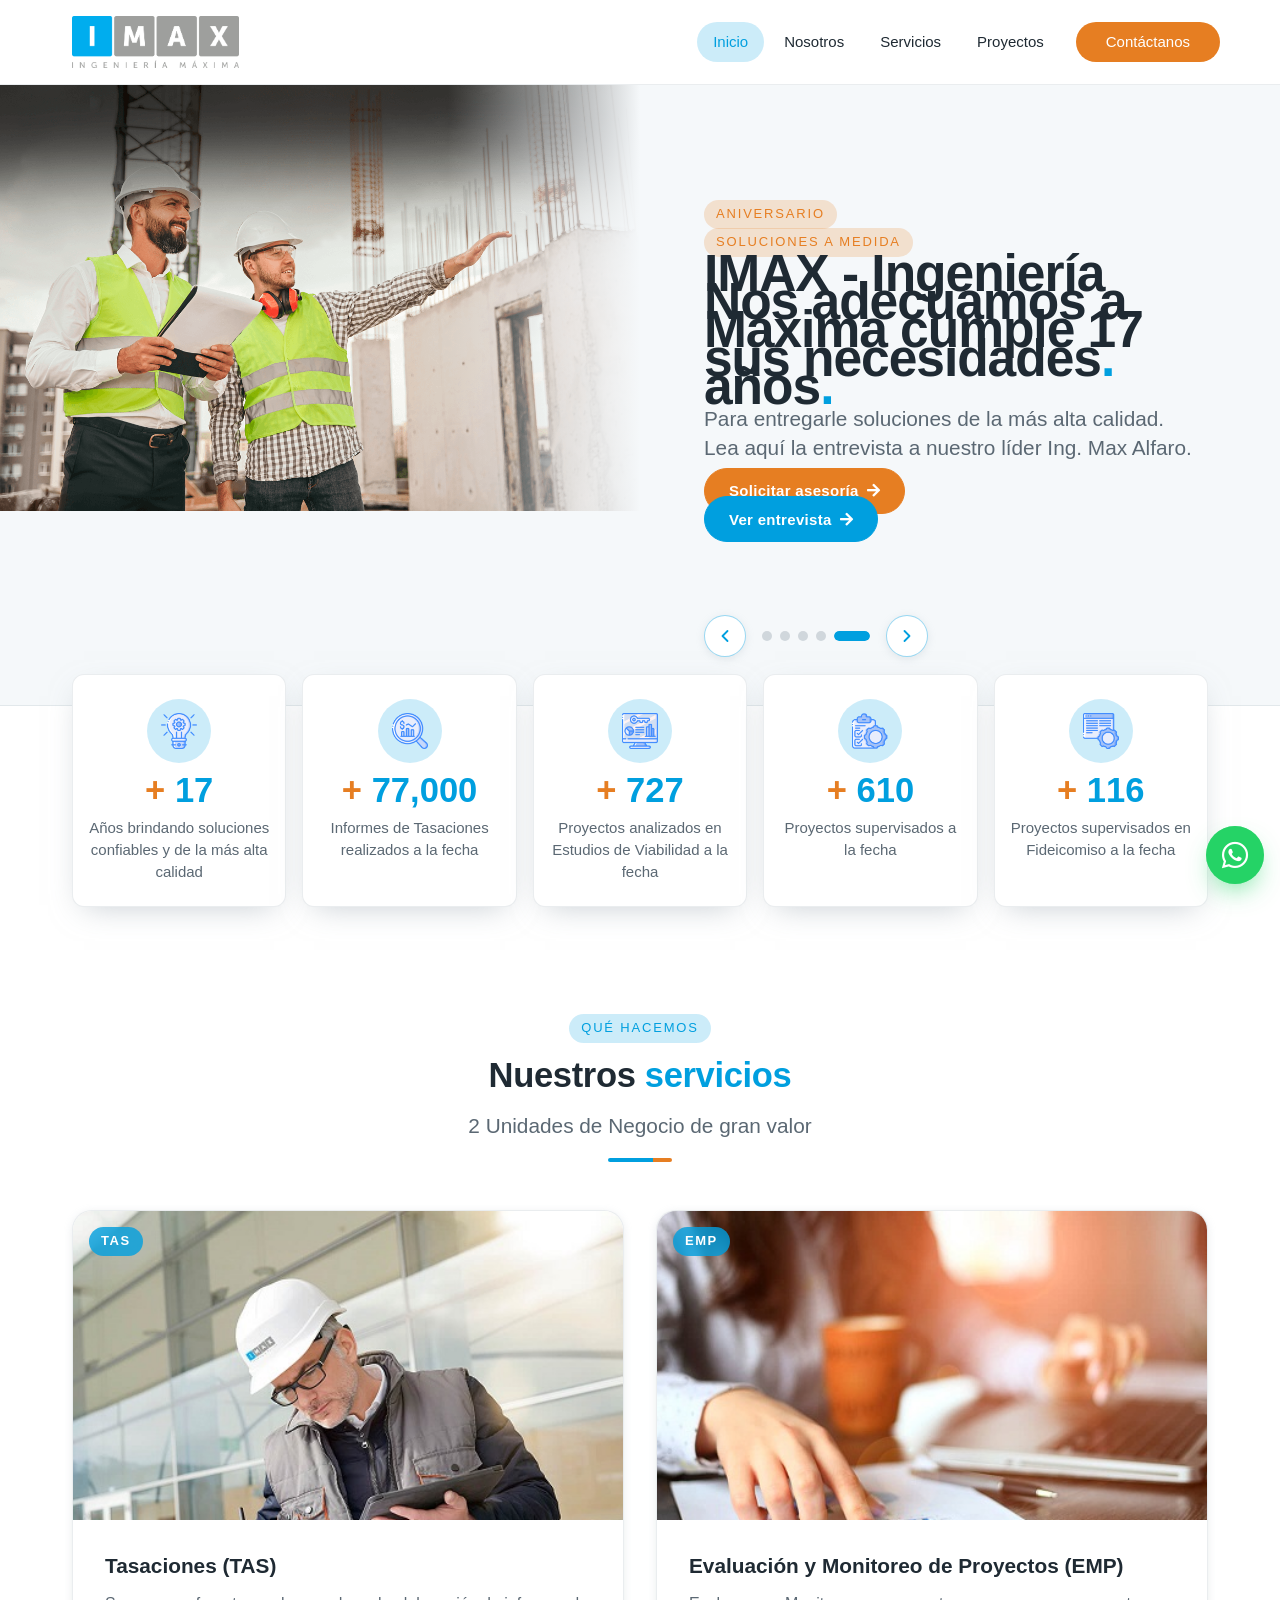
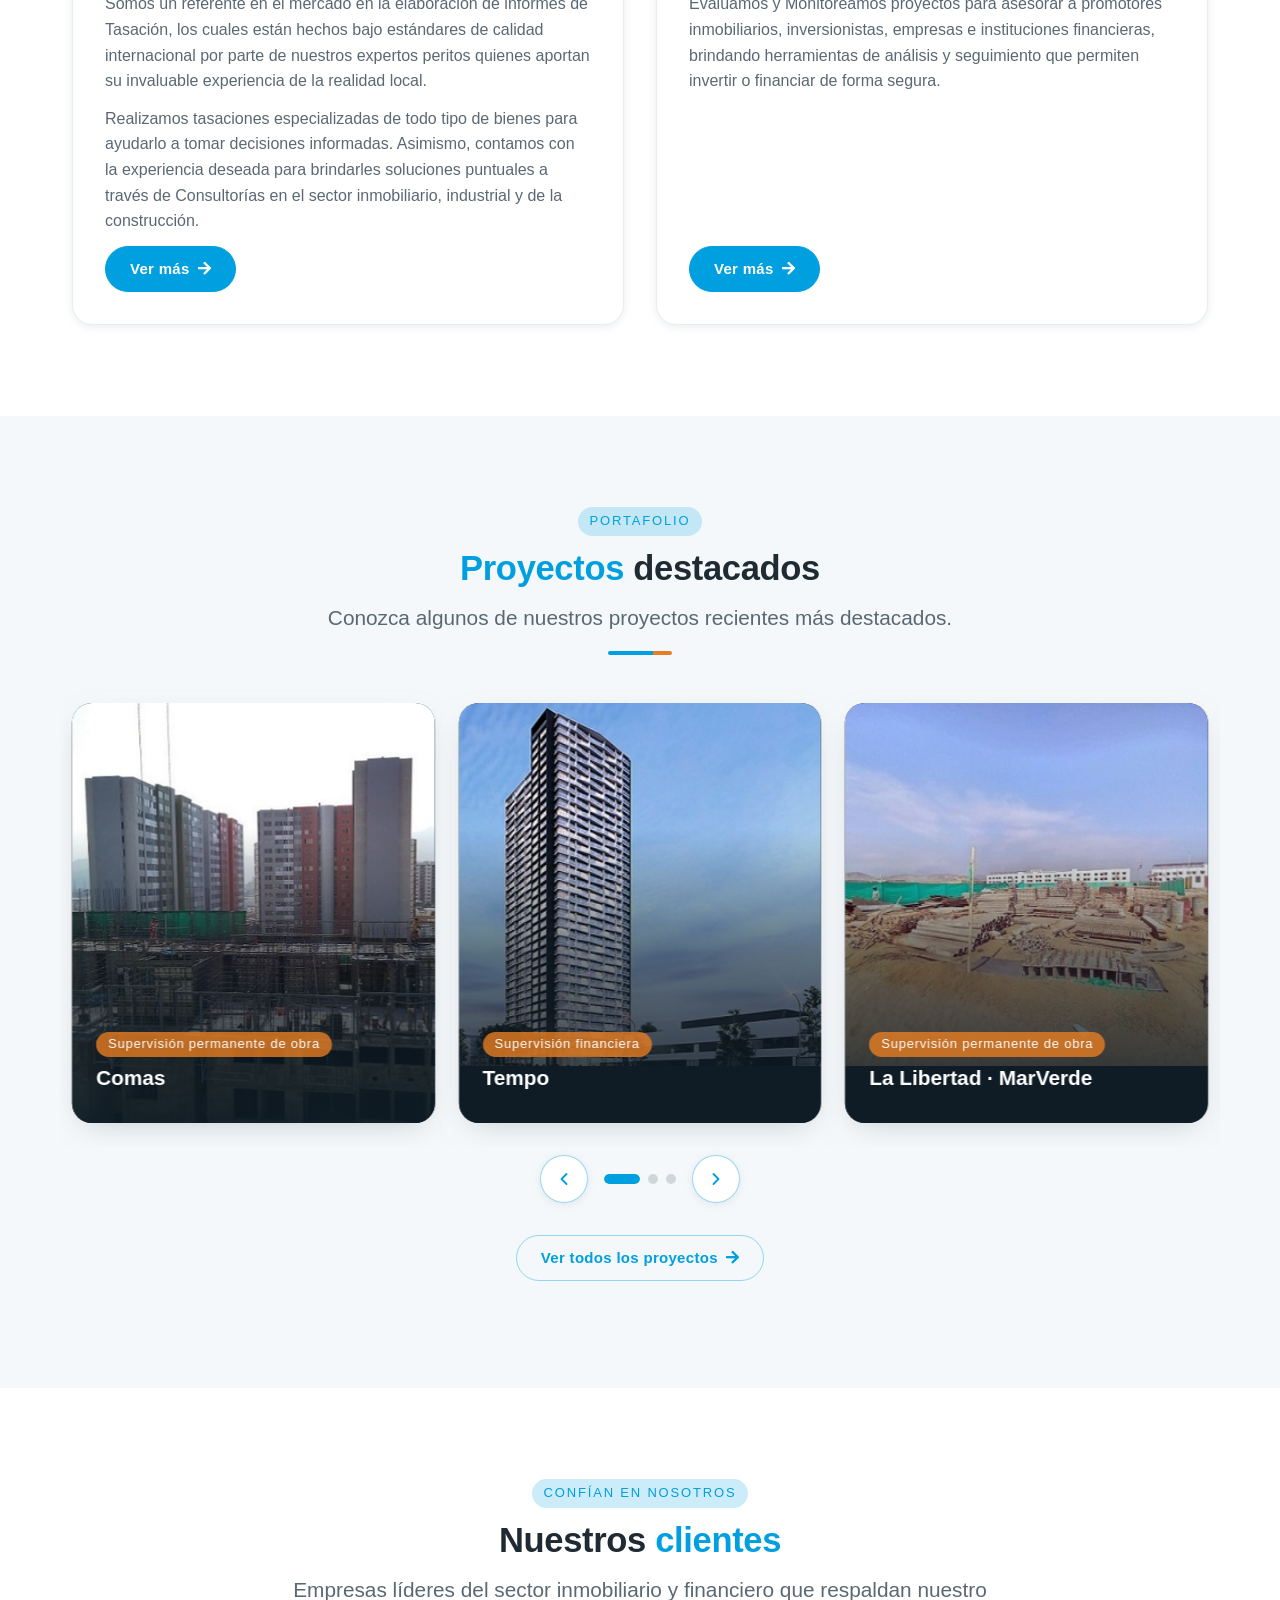
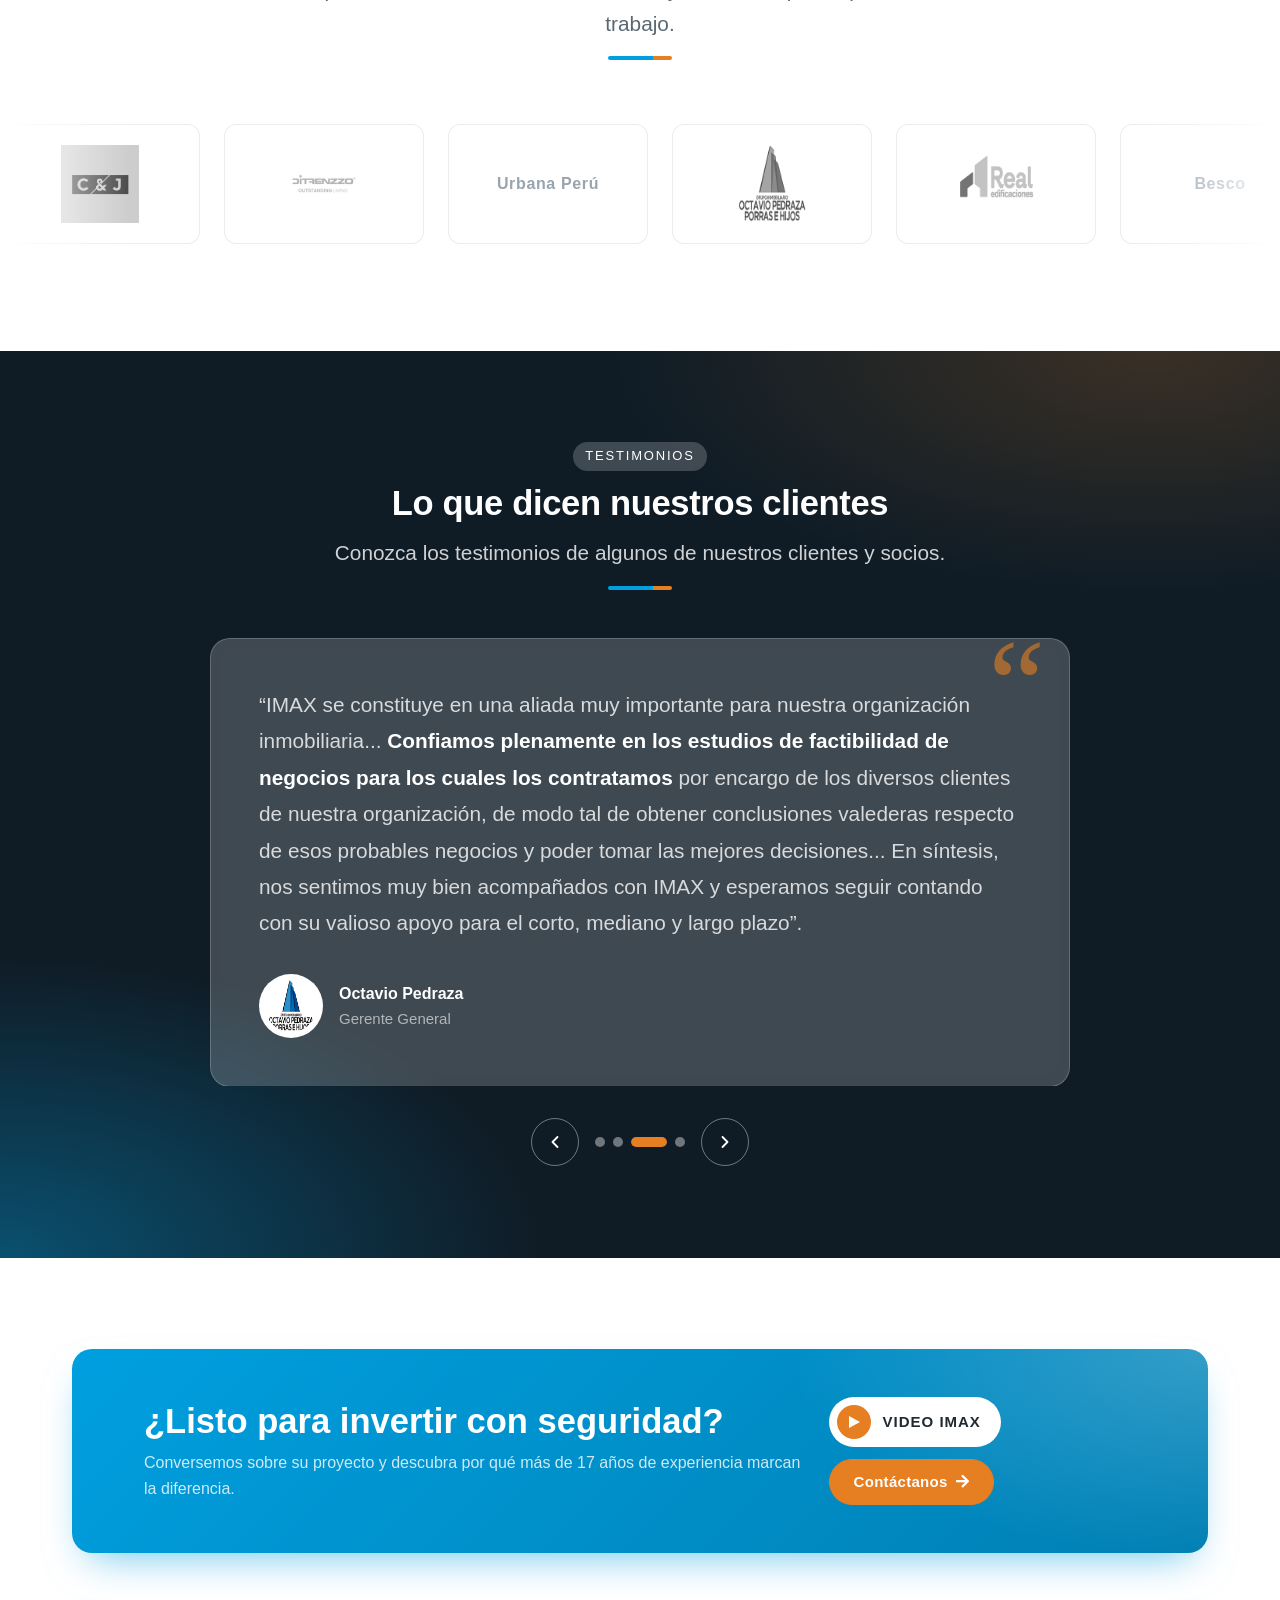
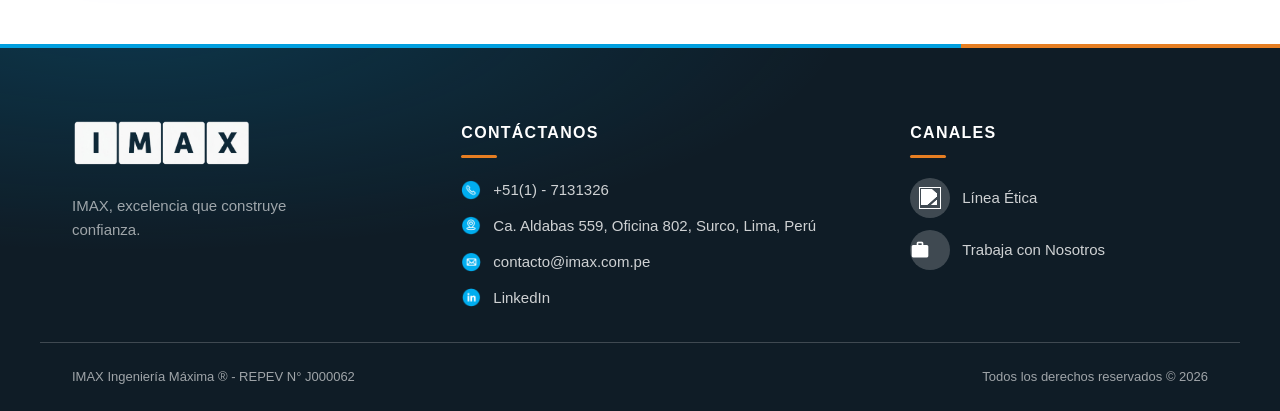
==== commit 26146c80: "Rediseño corporativo de la página de inicio con carruseles en JS vanilla - styles/imax-theme.css: to" ====
--- a/index.html
+++ b/index.html
@@ -1,897 +1,726 @@
-<!DOCTYPE html>
-<html lang="en">
-
-<head>
-    <meta charset="UTF-8">
-    <meta name="viewport"
-        content="width=device-width, user-scalable=no, initial-scale=1.0, maximum-scale=1.0, minimum-scale=1.0">
-    <meta name="keywords"
-        content="ingeniería, tasaciones, supervisiones, proyectos, monitoreos, obras,fideicomisos, viabilidades">
-    <script type="text/javascript" async=""
-        src="https://www.googletagmanager.com/gtag/js?id=G-P8W33C2X62&amp;cx=c&amp;gtm=4e5c92"></script>
-    <script src="https://www.gstatic.com/firebasejs/8.2.2/firebase-app.js"></script>
-    <script src="https://www.gstatic.com/firebasejs/8.2.2/firebase-auth.js"></script>
-    <script src="https://www.gstatic.com/firebasejs/8.2.2/firebase-firestore.js"></script>
-    <script src="https://www.gstatic.com/firebasejs/8.2.2/firebase-analytics.js"></script>
-    <script src="https://www.gstatic.com/firebasejs/8.2.2/firebase-storage.js"></script>
-    <link rel="stylesheet" href="https://maxcdn.bootstrapcdn.com/font-awesome/4.5.0/css/font-awesome.min.css">
-    <link href="https://fonts.googleapis.com/icon?family=Material+Icons" rel="stylesheet">
-    <script src="jquery-3.6.0.min.js"></script>
-    <script src="jquery.flexslider.js"></script>
-    <link rel="stylesheet" href="https://cdn.jsdelivr.net/npm/glider-js@1.7.3/glider.min.css">
-    <link rel="stylesheet" href="./styles/style.css">
-    <link rel="stylesheet" href="./styles/video-imax.css">
-    <link rel="stylesheet" href="https://cdnjs.cloudflare.com/ajax/libs/font-awesome/5.15.4/css/all.min.css">
-    <link rel="short icon" href="./assets/icono-imax.png">
-    <title>IMAX</title>
-
-    <style>
-        /* Tipografías corporativas */
-        @font-face {
-            font-family: "Museo_Sans_100";
-            src: url("./assets/Museo_Sans_100.otf") format("opentype");
-        }
-
-        @font-face {
-            font-family: "Museo_Sans_300";
-            src: url("./assets/Museo_Sans_300.otf") format("opentype");
-        }
-
-        /* Elementos que se animan al hacer scroll */
-        .reveal {
-            opacity: 0;
-            transform: translateY(40px);
-            transition: opacity 0.6s ease-out, transform 0.6s ease-out;
-        }
-
-        .reveal.visible {
-            opacity: 1;
-            transform: translateY(0);
-        }
-
-        /* ==========================================================================
-           SLIDER PRINCIPAL DIVIDIDO 50/50 (IMAGEN IZQUIERDA / TEXTO DERECHA)
-           ========================================================================== */
-        .flexslider.slider-split-50 {
-            width: 100%;
-            height: 35rem;
-            position: relative;
-            background: #ffffff;
-            overflow: hidden;
-            border-bottom: 1px solid #e8ecef;
-        }
-
-        .flexslider.slider-split-50 .slides {
-            height: 100%;
-        }
-
-        .flexslider.slider-split-50 .slides>li.slide-split-item {
-            width: 100%;
-            height: 35rem !important;
-            display: flex !important;
-            flex-direction: row;
-            align-items: stretch;
-            background: #ffffff;
-            margin: 0;
-            padding: 0;
-            box-sizing: border-box;
-        }
-
-        /* 50% Imagen pegada a la izquierda */
-        .slide-split-img {
-            width: 50%;
-            height: 100%;
-            position: relative;
-            overflow: hidden;
-            background: #f1f5f9;
-            flex-shrink: 0;
-        }
-
-        .flexslider.slider-split-50 ul.slides img.slide-split-photo {
-            width: 100% !important;
-            height: 100% !important;
-            object-fit: cover;
-            object-position: center;
-            display: block;
-        }
-
-        /* 50% Texto pegado a la derecha */
-        .slide-split-info {
-            width: 50%;
-            height: 100%;
-            display: flex;
-            flex-direction: column;
-            justify-content: center;
-            align-items: flex-start;
-            padding: 40px 60px;
-            box-sizing: border-box;
-            background: #f1f5f9;
-            flex-shrink: 0;
-        }
-
-        .slide-split-text {
-            max-width: 540px;
-            text-align: left;
-        }
-
-        .slide-split-text h1 {
-            font-size: 2.2rem;
-            color: #1e293b;
-            font-weight: 700;
-            line-height: 1.25;
-            margin: 0 0 16px 0;
-            letter-spacing: -0.5px;
-            font-family: "Museo_Sans_300", sans-serif;
-        }
-
-        .slide-split-text h1 strong {
-            color: #009FDF;
-        }
-
-        .slide-split-text p {
-            font-size: 1.1rem;
-            color: #64748b;
-            line-height: 1.55;
-            margin: 0;
-            font-weight: 400;
-            font-family: "Museo_Sans_300", sans-serif;
-        }
-
-        .slide-split-btn {
-            display: inline-flex;
-            align-items: center;
-            gap: 8px;
-            margin-top: 22px;
-            background: #009FDF;
-            color: #ffffff !important;
-            padding: 12px 24px;
-            border-radius: 4px;
-            font-size: 0.95rem;
-            font-weight: 600;
-            text-decoration: none;
-            font-family: "Museo_Sans_300", sans-serif;
-            transition: background 0.2s ease, transform 0.2s ease;
-        }
-
-        .slide-split-btn:hover {
-            background: #0077a8;
-            transform: translateY(-2px);
-        }
-
-        /* Paginación y flechas en split slider */
-        .flexslider.slider-split-50 .flex-control-nav.flex-control-paging {
-            bottom: 25px;
-            left: 50%;
-            right: auto;
-            transform: translateX(-50%);
-            width: auto;
-            padding: 0;
-            display: flex;
-            justify-content: center;
-            align-items: center;
-            gap: 8px;
-            z-index: 5;
-        }
-
-        .flexslider.slider-split-50 .flex-control-nav.flex-control-paging li {
-            margin: 0;
-            display: inline-block;
-        }
-
-        .flexslider.slider-split-50 .flex-control-nav.flex-control-paging li a {
-            width: 30px;
-            height: 6px;
-            background: #cbd5e1;
-            border-radius: 3px;
-            transition: all 0.3s ease;
-        }
-
-        .flexslider.slider-split-50 .flex-control-nav.flex-control-paging li a.flex-active {
-            background: #ff7a00;
-            width: 42px;
-        }
-
-        .flexslider.slider-split-50 .flex-direction-nav a::before {
-            color: #009FDF;
-            font-size: 40px;
-        }
-
-        /* RESPONSIVE */
-        @media (max-width: 900px) {
-            .flexslider.slider-split-50 {
-                height: auto;
-            }
-
-            .flexslider.slider-split-50 .slides>li.slide-split-item {
-                flex-direction: column;
-                height: auto !important;
-            }
-
-            .slide-split-img {
-                width: 100%;
-                height: 260px;
-            }
-
-            .slide-split-info {
-                width: 100%;
-                height: auto;
-                padding: 30px 20px 45px 20px;
-            }
-
-            .slide-split-text h1 {
-                font-size: 1.6rem;
-            }
-
-            .slide-split-text p {
-                font-size: 0.95rem;
-            }
-
-            .flexslider.slider-split-50 .flex-control-nav.flex-control-paging {
-                left: 50%;
-                right: auto;
-                transform: translateX(-50%);
-                bottom: 15px;
-            }
-        }
-    </style>
-
-    <script src="https://www.googletagmanager.com/gtag/js?l=dataLayer" async="">
-    </script>
-
-</head>
-
-
-<body class="body-web">
-    <header class="header-web-light">
-        <nav class="menu">
-
-            <img class="logo" src="./assets/logo-imax.png" alt="logo-imax">
-
-            <span class="nav-bar" id="btn-menu">
-                <img src="./assets/iconos/burger.png" alt="">
-                Menú
-            </span>
-
-            <ul class="menu-list" id="menu-list">
-                <li><a href="./index.html">Inicio</a></li>
-                <li><a href="views-web/nosotros.html">Nosotros</a></li>
-                <li><a href="views-web/servicios.html">Servicios</a></li>
-                <li><a href="views-web/proyectos.html">Proyectos</a></li>
-                <!-- <li><a href="views-web/galleryNews.html">Noticias</a></li> -->
-                <li><a href="views-web/contact.html">Contáctanos</a></li>
-            </ul>
-
-        </nav>
-    </header>
-
-    <main id="container">
-        <section>
-            <div class="flexslider slider-split-50">
-                <ul class="slides">
-                    <li class="slide-split-item">
-                        <div class="slide-split-img">
-                            <img class="slide-split-photo" src="assets/sliders/fondo_carrusel_via.jpg" alt="imax-obras">
-                        </div>
-                        <div class="slide-split-info">
-                            <div class="slide-split-text">
-                                <h1 class="reveal">EXCELENCIA QUE CONSTRUYE CONFIANZA<strong>.</strong></h1>
-                                <p class="reveal">MÁS DE 17 AÑOS LIDERANDO EL SECTOR DE <br> INGENIERÍA Y SUPERVISIÓN EN
-                                    EL PERÚ </p>
-                            </div>
-                        </div>
-                    </li>
-
-                    <li class="slide-split-item">
-                        <div class="slide-split-img">
-                            <img class="slide-split-photo" src="assets/sliders/imax-ingenieria.jpg"
-                                alt="imax-ingenieria">
-                        </div>
-                        <div class="slide-split-info">
-                            <div class="slide-split-text">
-                                <h1 class="reveal">LO ASESORAMOS MEJOR<strong>.</strong></h1>
-                                <p class="reveal">PORQUE CONOCEMOS EL SISTEMA <br> INMOBILIARIO DESDE ADENTRO </p>
-                            </div>
-                        </div>
-                    </li>
-
-                    <li class="slide-split-item">
-                        <div class="slide-split-img">
-                            <img class="slide-split-photo" src="assets/sliders/imax-proyectos.jpg" alt="imax-proyectos">
-                        </div>
-                        <div class="slide-split-info">
-                            <div class="slide-split-text">
-                                <h1 class="reveal">NOS COMPROMETEMOS<strong>.</strong></h1>
-                                <p class="reveal">TRABAJAMOS CADA PROYECTO CON <br> PROFESIONALISMO Y DEDICACIÓN </p>
-                            </div>
-                        </div>
-                    </li>
-
-                    <li class="slide-split-item">
-                        <div class="slide-split-img">
-                            <img class="slide-split-photo" src="assets/sliders/imax-tasaciones.jpg"
-                                alt="imax-tasaciones">
-                        </div>
-                        <div class="slide-split-info">
-                            <div class="slide-split-text">
-                                <h1 class="reveal">NOS ADECUAMOS A SUS NECESIDADES<strong>.</strong></h1>
-                                <p class="reveal">PARA ENTREGARLE SOLUCIONES DE <br> LA MÁS ALTA CALIDAD </p>
-                            </div>
-                        </div>
-                    </li>
-
-                    <li class="slide-split-item">
-                        <div class="slide-split-img">
-                            <img class="slide-split-photo" src="assets/sliders/entrevista-imax-1.png" alt="imax-obras">
-                        </div>
-                        <div class="slide-split-info">
-                            <div class="slide-split-text">
-                                <h1 class="reveal">IMAX - <br> INGENIERÍA MÁXIMA <br> CUMPLE 17 AÑOS</h1>
-                                <p class="reveal">Lea aquí la entrevista a nuestro líder Ing. Max Alfaro</p>
-                                <a class="slide-split-btn" href="./views-web/anniversary-imax.html">
-                                    <span>Ver entrevista</span>
-                                    <i class="fa fa-chevron-right"></i>
-                                </a>
-                            </div>
-                        </div>
-                    </li>
-                </ul>
-            </div>
-        </section>
-
-        <div class="nav-bottom">
-            <div class="popup-whatsapp fadeIn is-active-whatsapp-popup"
-                style="animation: 0.6s ease 0s 1 normal both running fadeIn;">
-                <div class="content-whatsapp -top"><button type="button" class="closePopup">
-                        <i class="material-icons icon-font-color">close</i>
-                    </button>
-                    <p class="reveal"> <i class="fas fa-user"></i> ¿Necesitas asesoría personalizada? </p>
-
-                </div>
-
-                <div class="content-whatsapp -bottom">
-                    <input class="whats-input" id="whats-in" type="text" placeholder="Enviar mensaje...">
-
-                    <button class="send-msPopup" id="send-btn" type="button">
-                        <i class="material-icons icon-font-color--black">send</i>
-                    </button>
-                </div>
-            </div>
-            <button type="button" id="whats-openPopup" class="whatsapp-button">
-                <div class="float">
-                    <i class="fab fa-whatsapp my-float"></i>
-                </div>
-            </button>
-            <div class="circle-anime"></div>
-        </div>
-
-        <section class="informative-data">
-            <div class="detailed-information">
-                <div class="image-detailed">
-                    <img src="assets/sliders/bulb.png" alt="">
-                </div>
-                <div class="detailed">
-                    <h2>+ 17</h2>
-                    <p class="reveal">Años brindando
-                        soluciones confiables y
-                        de la más alta calidad</p>
-                </div>
-            </div>
-            <div class="detailed-information">
-                <div class="image-detailed">
-                    <img src="assets/sliders/tas.png" alt="">
-                </div>
-                <div class="detailed">
-                    <h2>+ 77000</h2>
-                    <p class="reveal">Informes de Tasaciones
-                        realizados a la fecha.</p>
-                </div>
-            </div>
-            <div class="detailed-information">
-                <div class="image-detailed">
-                    <img src="assets/sliders/etc.png" alt="">
-                </div>
-                <div class="detailed">
-                    <h2>+ 727</h2>
-                    <p class="reveal">Proyectos analizados Estudios
-                        de Viabilidad a la fecha.</p>
-                </div>
-            </div>
-            <div class="detailed-information">
-                <div class="image-detailed">
-                    <img src="assets/sliders/mon.png" alt="">
-                </div>
-                <div class="detailed">
-                    <h2>+ 610</h2>
-                    <p class="reveal">Proyectos supervisados
-                        a la fecha.</p>
-                </div>
-            </div>
-            <div class="detailed-information">
-                <div class="image-detailed">
-                    <img src="assets/sliders/fid.png" alt="">
-                </div>
-                <div class="detailed">
-                    <h2>+ 116</h2>
-                    <p class="reveal">Proyectos supervisados
-                        en Fideicomiso a la fecha.</p>
-                </div>
-            </div>
-        </section>
-
-        <section class="services-container">
-            <div class="service-title">
-                <h1 class="reveal">NUESTROS SERVICIOS</h1>
-                <p class="reveal">2 Unidades de Negocio de gran valor</p>
-                <img src="./assets/iconos/linea.png" alt="">
-            </div>
-            <div class="service-list">
-                <div class="service-img"><img src="./assets/servicios/tasaciones.jpg" alt="tasaciones"></div>
-                <div class="service-detailed">
-                    <div class="detailed">
-                        <h2>Tasaciones (TAS)</h2>
-                        <p class="reveal">Somos un referente en el mercado en la elaboración
-                            de informes de Tasación, los cuales están hechos
-                            bajo estándares de calidad internacional por parte
-                            de nuestros expertos peritos quienes aportan su invaluable
-                            experiencia de la realidad local.</p>
-                    </div>
-                    <div class="detailed">
-                        <div>
-                            <p class="reveal">Realizamos tasaciones especializadas de todo
-                                tipo de bienes para ayudarlo a tomar decisiones
-                                informadas. Asimismo, contamos con la experiencia
-                                deseada para brindarles soluciones puntuales a
-                                través de Consultorías en el sector inmobiliario,
-                                industrial y de la construcción.</p>
-                            <a class="view-more" href="./views-web/tasPage.html">Ver más</a>
-                        </div>
-                    </div>
-                </div>
-            </div>
-            <div class="service-list">
-                <div class="service-detailed">
-                    <div class="detailed">
-                        <h2>Evaluación y Monitoreo de Proyectos (EMP)</h2>
-                        <div>
-                            <p class="reveal">Evaluamos y Monitoreamos proyectos para asesorar
-                                a promotores inmobiliarios, inversionistas,
-                                empresas e instituciones financieras, brindando
-                                herramientas de análisis y seguimiento que permiten
-                                invertir o financiar de forma segura. </p>
-                            <a class="view-more" href="./views-web/empPage.html">Ver más</a>
-                        </div>
-                    </div>
-                </div>
-
-                <div class="service-img"><img src="./assets/servicios/valuacion-monitoreo-proyectos.jpg"
-                        alt="gestion-desarrollo-proyectos">
-                </div>
-            </div>
-        </section>
-        <section class="projects-container">
-            <div class="projects-title">
-                <h1 class="reveal"> <strong>PROYECTOS</strong> </h1>
-                <p class="reveal">Conozca algunos de nuestros proyectos recientes más destacados:</p>
-                <img src="./assets/iconos/linea.png" alt="">
-            </div>
-            <div class="carousel">
-                <div class="carousel-contenedor">
-
-                    <button aria-label="Anterior" class="anterior-carousel">
-                        <img src="./assets/iconos/flechaD.png" alt="">
-                    </button>
-
-                    <div class="carousel-lista">
-                        <div class="carousel-element">
-
-                            <figure>
-                                <a href="./views-web/proyectos.html">
-                                    <img src="./assets/proyectos/supervision-comas.jpg" alt="supervision-comas">
-                                    <!-- <a href="aaa"></a> -->
-
-                                    <div class="capa">
-                                        <img class="boton_mas" src="./assets/iconos/image.png" alt="">
-                                    </div>
-                                </a>
-
-                            </figure>
-
-                            <div>
-                                <h1 class="reveal">Comas: Supervisión permanente <br> de Obra</h1>
-                                <p class="reveal">Supervisión Permanente de las etapas Jacarandá, Laureles y Magnolias
-                                    de un área total
-                                    de 67,213 m2. </p>
-                            </div>
-
-                        </div>
-                        <div class="carousel-element">
-                            <figure>
-                                <a href="./views-web/proyectos.html">
-                                    <img src="./assets/proyectos/supervision-tempo.jpg" alt="supervision-tempo">
-                                    <div class="capa">
-                                        <img class="boton_mas" src="./assets/iconos/image.png" alt="">
-                                    </div>
-                                </a>
-                            </figure>
-
-                            <div>
-                                <h1 class="reveal">Tempo - Supervisión Financiera</h1>
-                                <p class="reveal">Monitoreo Técnico Financiero del que será el edificio más alto del
-                                    país. Proyecto
-                                    desarrollado en Santa Catalina - La Victoria, por Urbana Perú.</p>
-                            </div>
-                        </div>
-                        <div class="carousel-element">
-                            <figure>
-                                <a href="./views-web/proyectos.html">
-                                    <img src="./assets/proyectos/supervision-chao.jpg" alt="supervision-chao">
-                                    <div class="capa">
-                                        <img class="boton_mas" src="./assets/iconos/image.png" alt="">
-                                    </div>
-                                </a>
-                            </figure>
-
-                            <div>
-                                <h1 class="reveal">La Libertad - Supervisión Permanente de Obra</h1>
-                                <p class="reveal">Supervisión de Obra de un gran proyecto de viviendas denominado
-                                    MarVerde en la
-                                    provincia de Chao, compuesto por 15,000 viviendas.</p>
-                            </div>
-                        </div>
-
-                        <div class="carousel-element">
-                            <figure>
-                                <a href="./views-web/proyectos.html">
-                                    <img src="./assets/proyectos/supervision-corner.jpg" alt="supervision-chao">
-                                    <div class="capa">
-                                        <img class="boton_mas" src="./assets/iconos/image.png" alt="">
-                                    </div>
-                                </a>
-                            </figure>
-
-                            <div>
-                                <h1 class="reveal">The Corner - Supervisión Permanente</h1>
-                                <p class="reveal">Supervisión permanente con una participación en un periodo de 17 meses
-                                    para esta obra
-                                    ubicada en la Av. Guardia Civil, San Isidro. </p>
-
-                            </div>
-                        </div>
-                        <div class="carousel-element">
-                            <figure>
-                                <a href="./views-web/proyectos.html">
-                                    <img src="./assets/proyectos/supervision-nogales.jpg" alt="supervision-nogales">
-                                    <div class="capa">
-                                        <img class="boton_mas" src="./assets/iconos/image.png" alt="">
-                                    </div>
-                                </a>
-                            </figure>
-
-                            <div>
-                                <h1 class="reveal">Nuevo Nogales - Supervisión Financiera</h1>
-                                <p class="reveal">Supervisión Financiera de este mega proyecto de viviendas desarrollado
-                                    por Besco,
-                                    ubicado en el distrito de El Agustino.</p>
-                            </div>
-                        </div>
-
-                    </div>
-
-                    <button aria-label="Siguiente" class="siguiente-carousel">
-                        <img src="./assets/iconos/flechaI.png" alt="">
-                    </button>
-
-
-
-
-                </div>
-
-                <div role="tablist" class="carousel-indicadores"></div>
-
-            </div>
-
-        </section>
-        <section>
-            <div class="sliderComments">
-                <div class="comment-title">
-                    <h1 class="reveal">TESTIMONIOS</h1>
-                    <p class="reveal">Conozca los testimonios de algunos de nuestros clientes y socios:</p>
-                </div>
-                <ul class="slides">
-
-                    <li>
-                        <section class="caption">
-
-
-                            <div class="comment-text">
-                                <p class="reveal"> “...la verdad, que es muy fácil trabajar con ellos.
-                                    Tienen mucha predisposición y disponibilidad para
-                                    las coordinaciones, tanto en obra como a nivel de gestión..
-                                    Sus informes son muy completos y a la vez muy fáciles de leer,
-                                    lo que permite un mejor seguimiento de la obra. Del tiempo
-                                    que venimos trabajando y coordinando juntos, <strong class="negrita"> trato y
-                                        la información recibida es muy profesional </strong> ”.</p>
-                            </div>
-                            <div class="comment-marca">
-                                <img src="assets/testimonios/c&j.png" alt="">
-                                <div class="marca-detail">
-                                    <h1 class="reveal">Sandra Ascenzo</h1>
-                                    <p class="reveal">Gerente de Proyectos Inmobiliarios <br>
-                                        C&J Constructores </p>
-                                </div>
-                            </div>
-
-                        </section>
-                    </li>
-                    <li>
-                        <section class="caption">
-
-                            <div class="comment-text">
-                                <p class="reveal">“<strong class="negrita"> Considero que IMAX es la empresa de
-                                        supervisión de obras más seria que hay en el país. </strong>
-                                    Hacer el trabajo que ellos realizan es muy complicado,
-                                    y exigente, pero me han demostrado cada vez que los
-                                    hemos requerido, la transparencia en sus gestiones al
-                                    informar cada detalle con veracidad. Sin duda el equipo
-                                    profesional de IMAX es de muy buena calidad y sus informes
-                                    nos ayudan mucho en la toma de decisiones que podamos necesitar.
-                                    Creo que han sabido conjugar orden, calidad, conocimiento
-                                    y el deseo de servir con la verdad”.
-
-                                </p>
-                            </div>
-                            <div class="comment-marca">
-                                <img src="assets/testimonios/ditrenzzo.png" alt="">
-                                <div class="marca-detail">
-                                    <h1 class="reveal">Alejandro Manzanares</h1>
-                                    <p class="reveal">Ditrenzzo</p>
-                                </div>
-                            </div>
-
-                        </section>
-                    </li>
-                    <li>
-                        <section class="caption">
-
-                            <div class="comment-text">
-                                <p class="reveal">“IMAX se constituye en una aliada muy importante
-                                    para nuestra organización inmobiliaria... <strong class="negrita"> Confiamos
-                                        plenamente en los estudios de factibilidad de
-                                        negocios para los cuales los contratamos </strong> por encargo
-                                    de los diversos clientes de nuestra organización,
-                                    de modo tal de obtener conclusiones valederas
-                                    respecto de esos probables negocios y poder tomar
-                                    las mejores decisiones... En síntesis, nos sentimos
-                                    muy bien acompañados con IMAX y esperamos seguir
-                                    contando con su valioso apoyo para el corto, mediano
-                                    y largo plazo”.</p>
-                            </div>
-                            <div class="comment-marca">
-                                <img src="assets/testimonios/octavio.png" alt="">
-                                <div class="marca-detail">
-                                    <h1 class="reveal">Octavio Pedraza</h1>
-                                    <p class="reveal">Gerente General</p>
-                                </div>
-                            </div>
-
-                        </section>
-                    </li>
-
-                    <li>
-                        <section class="caption">
-
-                            <div class="comment-text">
-                                <p class="reveal"> “IMAX no sólo se encarga de supervisar y emitir
-                                    informes de avance de obra en nuestros diferentes
-                                    proyectos, sino que van más allá. Nos ayudan a
-                                    mejorar el día a día en nuestros procesos constructivos,
-                                    seguridad en la obra, así como a mejorar nuestro
-                                    control de calidad. Es por este motivo que una empresa
-                                    como IMAX, no la consideramos una supervisora, sino más
-                                    bien una socia, que <strong class="negrita"> nos ayuda a mejorar en cada proyecto
-                                        que realizamos”.</strong></p>
-                            </div>
-                            <div class="comment-marca">
-                                <img src="assets/testimonios/real.png" alt="">
-                                <div class="marca-detail">
-                                    <h1 class="reveal">Martín Díaz</h1>
-                                    <p class="reveal">Director Asociado Real Edificaciones </p>
-                                </div>
-                            </div>
-
-                        </section>
-                    </li>
-
-
-                </ul>
-
-            </div>
-
-        </section>
-
-        <section class="contenedorVid">
-            <button type="button" class="btn-video-imax" id="btn-open-video" aria-label="Reproducir Video IMAX">
-                <span class="icono-play-yt"></span>
-                <span class="texto-video-imax">Video IMAX</span>
-            </button>
-
-            <!-- Popup Modal del Video -->
-            <div class="video-modal-overlay" id="video-modal-overlay">
-                <div class="video-modal-container">
-                    <button type="button" class="video-modal-close" id="video-modal-close"
-                        aria-label="Cerrar video">&times;</button>
-                    <div id="video-iframe-container" style="width: 100%; height: 100%;"></div>
-                </div>
-            </div>
-        </section>
-
-    </main>
-
-    <footer class="imax-footer">
-        <div class="imax-footer-container">
-
-            <!-- Columna 1: Logo y frase -->
-            <div class="imax-footer-col imax-footer-brand">
-                <div class="imax-footer-logo-box">
-                    <img src="./assets/LOGO_IMAX_BLANCO.png" alt="IMAX Logo" class="imax-footer-logo">
-                </div>
-                <!-- <div class="imax-abstract">
-                    <p class="imax-reveal">IMAX, excelencia que construye confianza.</p>
-                </div> -->
-            </div>
-
-            <!-- Columna 2: Contacto -->
-            <div class="imax-footer-col imax-footer-contacto">
-
-                <h4 class="imax-footer-titulo">Contáctanos</h4>
-
-                <div class="imax-contacto-item">
-                    <img src="./assets/iconos/phone.png" alt="Teléfono">
-                    <p class="imax-reveal">+51(1) - 7131326</p>
-                </div>
-                <div class="imax-contacto-item">
-                    <img class="imax-address-icon" src="./assets/iconos/ubicacion.png" alt="Ubicación">
-                    <a href="https://maps.app.goo.gl/YLGoh6Ry8AuHQh2NA" target="_blank" rel="noopener noreferrer"
-                        class="imax-contacto-link">Ca. Aldabas 559,
-                        Oficina 802, Surco, Lima, Perú</a>
-                </div>
-
-                <div class="imax-contacto-item">
-                    <img src="./assets/iconos/correo.png" alt="Correo">
-                    <a href="mailto:contacto@imax.com.pe" class="imax-contacto-link">contacto@imax.com.pe</a>
-                </div>
-
-                <div class="imax-contacto-item">
-                    <a href="https://pe.linkedin.com/company/imaxingenieriamaxima" target="_blank"
-                        rel="noopener noreferrer" class="imax-contacto-link"
-                        style="display: flex; align-items: center; gap: 12px;">
-                        <img src="./assets/iconos/linkedin.png" alt="Linkedin">
-                        <span></span>
-                    </a>
-                </div>
-
-            </div>
-
-            <!-- Columna 3: Líneas Éticas -->
-            <div class="imax-footer-col imax-footer-lineas">
-                <h4 class="imax-footer-titulo">Canales</h4>
-                <!-- <div class="imax-linea-item">
-                <div class="imax-linea-icono">
-                    <img src="https://img.icons8.com/ios-filled/50/complaint.png" alt="Icono Denuncia" style="width: 24px; height: 24px;">
-                </div>
-                <div class="imax-linea-info">
-                    <a href="#" target="_blank" class="imax-linea-link">Línea de Hostigamiento Sexual</a>
-                    <span class="imax-linea-desc">Denuncias por acoso laboral</span>
-                </div>
-            </div> -->
-                <div class="imax-linea-item">
-                    <div class="imax-linea-icono">
-                        <img src="https://img.icons8.com/ios-filled/50/bribery.png" alt="Icono Antisoborno"
-                            style="width: 24px; height: 24px;">
-                    </div>
-                    <div class="imax-linea-info">
-                        <a href="./views-web/linea-etica.html" target="_blank" class="imax-linea-link">Línea Ética</a>
-                        <!-- <span class="imax-linea-desc">Denuncias por actos de corrupción</span> -->
-                    </div>
-                </div>
-
-                <div class="imax-linea-item" style="margin-top: 8px;">
-                    <div class="imax-linea-icono">
-                        <i class="material-icons" style="font-size: 20px; color: white;">work_outline</i>
-                    </div>
-                    <div class="imax-linea-info">
-                        <a href="./views-web/trabaja-con-nosotros.html" class="imax-linea-link">Trabaja con Nosotros</a>
-                        <!-- <span class="imax-linea-desc">Postulaciones y Autorización LPDP</span> -->
-                    </div>
-                </div>
-
-            </div>
-        </div>
-
-        <!-- Copyright -->
-        <div class="imax-footer-copyright">
-            <p class="imax-reveal">IMAX Ingeniería Máxima ® - REPEV N° J000062</p>
-            <p class="imax-footer-fecha">Todos los derechos reservados © 2026</p>
-        </div>
-    </footer>
-
-    <script>
-        const firebaseConfig = {
-            apiKey: "AIzaSyAPvuYSkfkOfaRObLXvtDiZjVoQGYDIacc",
-            authDomain: "web-imax.firebaseapp.com",
-            projectId: "web-imax",
-            storageBucket: "web-imax.appspot.com",
-            messagingSenderId: "114819498377",
-            appId: "1:114819498377:web:02e7671a7255f711cf6158",
-            measurementId: "G-P8W33C2X62"
-        };
-
-        firebase.initializeApp(firebaseConfig);
-        console.log(firebase.name)
-        const auth = firebase.auth();
-        const fs = firebase.firestore();
-        firebase.storage();
-        firebase.analytics();
-    </script>
-    <script src="https://cdn.jsdelivr.net/npm/glider-js@1.7.3/glider.min.js"></script>
-    <script src="slider.js"></script>
-    <script src="menu.js"></script>
-    <script src="script2.js"></script>
-    <script src="video-imax.js"></script>
-    <script src="./index.js"> </script>
-    <script type="text/javascript" src="https://cdn.jsdelivr.net/npm/emailjs-com@2/dist/email.min.js">
-    </script>
-
-    <script>
-        // Animar elementos con clase "reveal" cuando entran en el viewport
-        document.addEventListener('DOMContentLoaded', function () {
-            const revealEls = document.querySelectorAll('.reveal');
-
-            if ('IntersectionObserver' in window) {
-                // Navegadores modernos
-                const observer = new IntersectionObserver((entries, obs) => {
-                    entries.forEach(entry => {
-                        if (entry.isIntersecting) {
-                            entry.target.classList.add('visible');
-                            obs.unobserve(entry.target); // deja de observar una vez visible
-                        }
-                    });
-                }, { threshold: 0.15 });
-
-                revealEls.forEach(el => observer.observe(el));
-            } else {
-                // Fallback simple para navegadores antiguos
-                const onScroll = () => {
-                    const triggerBottom = window.innerHeight * 0.85;
-                    revealEls.forEach(el => {
-                        const rect = el.getBoundingClientRect();
-                        if (rect.top < triggerBottom) {
-                            el.classList.add('visible');
-                        }
-                    });
-                };
-                window.addEventListener('scroll', onScroll);
-                onScroll();
-            }
-        });
-    </script>
-
-
-    <script>
-        // Bloquea el zoom con la rueda del mouse pero permite el scroll normal
-        document.addEventListener("keydown", function (event) {
-            if (event.ctrlKey && (event.key === "=" || event.key === "-" || event.key === "+" || event.key === "0")) {
-                event.preventDefault();
-            }
-        });
-        document.addEventListener("wheel", function (event) {
-            if (event.ctrlKey) {
-                event.preventDefault();
-            }
-        }, { passive: false });
-    </script>
-
-
-</body>
-
-</html>+<!DOCTYPE html>
+<html lang="es">
+
+<head>
+    <meta charset="UTF-8">
+    <meta name="viewport" content="width=device-width, initial-scale=1.0">
+    <meta name="description"
+        content="IMAX Ingeniería Máxima: más de 17 años liderando tasaciones, evaluación y monitoreo de proyectos inmobiliarios en el Perú.">
+    <meta name="keywords"
+        content="ingeniería, tasaciones, supervisiones, proyectos, monitoreos, obras,fideicomisos, viabilidades">
+    <meta name="theme-color" content="#009fdf">
+    <title>IMAX · Ingeniería Máxima</title>
+    <link rel="short icon" href="./assets/icono-imax.png">
+
+    <!-- Analítica -->
+    <script async src="https://www.googletagmanager.com/gtag/js?id=G-P8W33C2X62"></script>
+    <script src="https://www.gstatic.com/firebasejs/8.2.2/firebase-app.js"></script>
+    <script src="https://www.gstatic.com/firebasejs/8.2.2/firebase-analytics.js"></script>
+
+    <!-- Íconos -->
+    <link href="https://fonts.googleapis.com/icon?family=Material+Icons" rel="stylesheet">
+    <link rel="stylesheet" href="https://cdnjs.cloudflare.com/ajax/libs/font-awesome/5.15.4/css/all.min.css">
+
+    <!-- Estilos IMAX -->
+    <link rel="stylesheet" href="./styles/video-imax.css">
+    <link rel="stylesheet" href="./styles/imax-theme.css">
+    <link rel="stylesheet" href="./styles/home.css">
+</head>
+
+<body class="body-web">
+    <a class="visually-hidden" href="#container">Saltar al contenido</a>
+
+    <!-- ===================== HEADER ===================== -->
+    <header class="header-web-light" data-header>
+        <nav class="menu" aria-label="Principal">
+            <a href="./index.html" aria-label="IMAX - Inicio">
+                <img class="logo" src="./assets/logo-imax.png" alt="IMAX Ingeniería Máxima">
+            </a>
+
+            <button type="button" class="nav-bar" id="btn-menu" aria-controls="menu-list" aria-expanded="false">
+                <img src="./assets/iconos/burger.png" alt="">
+                Menú
+            </button>
+
+            <ul class="menu-list" id="menu-list">
+                <li><a href="./index.html" aria-current="page">Inicio</a></li>
+                <li><a href="views-web/nosotros.html">Nosotros</a></li>
+                <li><a href="views-web/servicios.html">Servicios</a></li>
+                <li><a href="views-web/proyectos.html">Proyectos</a></li>
+                <!-- <li><a href="views-web/galleryNews.html">Noticias</a></li> -->
+                <li class="menu-cta"><a href="views-web/contact.html">Contáctanos</a></li>
+            </ul>
+        </nav>
+    </header>
+
+    <main id="container">
+
+        <!-- ===================== HERO (carrusel con fundido) ===================== -->
+        <section class="hero" aria-label="Presentación">
+            <div class="carousel" data-carousel data-autoplay data-mode="fade" aria-roledescription="carrusel">
+                <div class="carousel__viewport">
+                    <article class="carousel__slide hero__slide" aria-roledescription="diapositiva">
+                        <figure class="hero__media">
+                            <img src="assets/sliders/fondo_carrusel_via.jpg" alt="Obra vial supervisada por IMAX">
+                        </figure>
+                        <div class="hero__content">
+                            <p class="hero__eyebrow">Ingeniería Máxima</p>
+                            <h1 class="hero__title">Excelencia que construye confianza<strong>.</strong></h1>
+                            <p class="hero__text">Más de 17 años liderando el sector de ingeniería y supervisión en el
+                                Perú.</p>
+                            <div class="hero__actions">
+                                <a class="imax-btn" href="views-web/servicios.html">Nuestros servicios <i
+                                        class="fas fa-arrow-right" aria-hidden="true"></i></a>
+                                <a class="imax-btn imax-btn--ghost" href="views-web/contact.html">Contáctanos</a>
+                            </div>
+                        </div>
+                    </article>
+
+                    <article class="carousel__slide hero__slide" aria-roledescription="diapositiva">
+                        <figure class="hero__media">
+                            <img src="assets/sliders/imax-ingenieria.jpg" alt="Equipo de ingeniería IMAX">
+                        </figure>
+                        <div class="hero__content">
+                            <p class="hero__eyebrow">Asesoría</p>
+                            <h2 class="hero__title">Lo asesoramos mejor<strong>.</strong></h2>
+                            <p class="hero__text">Porque conocemos el sistema inmobiliario desde adentro.</p>
+                            <div class="hero__actions">
+                                <a class="imax-btn" href="views-web/nosotros.html">Conózcanos <i
+                                        class="fas fa-arrow-right" aria-hidden="true"></i></a>
+                            </div>
+                        </div>
+                    </article>
+
+                    <article class="carousel__slide hero__slide" aria-roledescription="diapositiva">
+                        <figure class="hero__media">
+                            <img src="assets/sliders/imax-proyectos.jpg" alt="Proyecto supervisado por IMAX">
+                        </figure>
+                        <div class="hero__content">
+                            <p class="hero__eyebrow">Compromiso</p>
+                            <h2 class="hero__title">Nos comprometemos<strong>.</strong></h2>
+                            <p class="hero__text">Trabajamos cada proyecto con profesionalismo y dedicación.</p>
+                            <div class="hero__actions">
+                                <a class="imax-btn" href="views-web/proyectos.html">Ver proyectos <i
+                                        class="fas fa-arrow-right" aria-hidden="true"></i></a>
+                            </div>
+                        </div>
+                    </article>
+
+                    <article class="carousel__slide hero__slide" aria-roledescription="diapositiva">
+                        <figure class="hero__media">
+                            <img src="assets/sliders/imax-tasaciones.jpg" alt="Servicio de tasaciones IMAX">
+                        </figure>
+                        <div class="hero__content">
+                            <p class="hero__eyebrow">Soluciones a medida</p>
+                            <h2 class="hero__title">Nos adecuamos a sus necesidades<strong>.</strong></h2>
+                            <p class="hero__text">Para entregarle soluciones de la más alta calidad.</p>
+                            <div class="hero__actions">
+                                <a class="imax-btn imax-btn--accent" href="views-web/contact.html">Solicitar asesoría
+                                    <i class="fas fa-arrow-right" aria-hidden="true"></i></a>
+                            </div>
+                        </div>
+                    </article>
+
+                    <article class="carousel__slide hero__slide" aria-roledescription="diapositiva">
+                        <figure class="hero__media">
+                            <img src="assets/sliders/entrevista-imax-1.png" alt="Entrevista al Ing. Max Alfaro">
+                        </figure>
+                        <div class="hero__content">
+                            <p class="hero__eyebrow">Aniversario</p>
+                            <h2 class="hero__title">IMAX - Ingeniería Máxima cumple 17 años<strong>.</strong></h2>
+                            <p class="hero__text">Lea aquí la entrevista a nuestro líder Ing. Max Alfaro.</p>
+                            <div class="hero__actions">
+                                <a class="imax-btn" href="./views-web/anniversary-imax.html">Ver entrevista <i
+                                        class="fas fa-arrow-right" aria-hidden="true"></i></a>
+                            </div>
+                        </div>
+                    </article>
+                </div>
+
+                <div class="carousel__controls">
+                    <button type="button" class="carousel__arrow" data-carousel-prev aria-label="Diapositiva anterior">
+                        <svg viewBox="0 0 24 24" fill="none" stroke="currentColor" stroke-width="2.2"
+                            stroke-linecap="round" stroke-linejoin="round" aria-hidden="true">
+                            <path d="M15 18l-6-6 6-6" />
+                        </svg>
+                    </button>
+                    <div class="carousel__dots" data-carousel-dots></div>
+                    <button type="button" class="carousel__arrow" data-carousel-next aria-label="Diapositiva siguiente">
+                        <svg viewBox="0 0 24 24" fill="none" stroke="currentColor" stroke-width="2.2"
+                            stroke-linecap="round" stroke-linejoin="round" aria-hidden="true">
+                            <path d="M9 18l6-6-6-6" />
+                        </svg>
+                    </button>
+                </div>
+            </div>
+        </section>
+
+        <!-- ===================== CIFRAS ===================== -->
+        <section class="stats" aria-label="IMAX en cifras">
+            <div class="imax-container">
+                <ul class="stats__grid">
+                    <li class="stat-card reveal">
+                        <span class="stat-card__icon"><img src="assets/sliders/bulb.png" alt=""></span>
+                        <p class="stat-card__value"><span>+</span> <b data-count="17">17</b></p>
+                        <p class="stat-card__label">Años brindando soluciones confiables y de la más alta calidad</p>
+                    </li>
+                    <li class="stat-card reveal" style="--reveal-delay:.08s">
+                        <span class="stat-card__icon"><img src="assets/sliders/tas.png" alt=""></span>
+                        <p class="stat-card__value"><span>+</span> <b data-count="77000">77 000</b></p>
+                        <p class="stat-card__label">Informes de Tasaciones realizados a la fecha</p>
+                    </li>
+                    <li class="stat-card reveal" style="--reveal-delay:.16s">
+                        <span class="stat-card__icon"><img src="assets/sliders/etc.png" alt=""></span>
+                        <p class="stat-card__value"><span>+</span> <b data-count="727">727</b></p>
+                        <p class="stat-card__label">Proyectos analizados en Estudios de Viabilidad a la fecha</p>
+                    </li>
+                    <li class="stat-card reveal" style="--reveal-delay:.24s">
+                        <span class="stat-card__icon"><img src="assets/sliders/mon.png" alt=""></span>
+                        <p class="stat-card__value"><span>+</span> <b data-count="610">610</b></p>
+                        <p class="stat-card__label">Proyectos supervisados a la fecha</p>
+                    </li>
+                    <li class="stat-card reveal" style="--reveal-delay:.32s">
+                        <span class="stat-card__icon"><img src="assets/sliders/fid.png" alt=""></span>
+                        <p class="stat-card__value"><span>+</span> <b data-count="116">116</b></p>
+                        <p class="stat-card__label">Proyectos supervisados en Fideicomiso a la fecha</p>
+                    </li>
+                </ul>
+            </div>
+        </section>
+
+        <!-- ===================== SERVICIOS ===================== -->
+        <section class="imax-section services" id="servicios">
+            <div class="imax-container">
+                <header class="section-heading reveal">
+                    <p class="section-heading__eyebrow">Qué hacemos</p>
+                    <h2 class="section-heading__title">Nuestros <strong>servicios</strong></h2>
+                    <p class="section-heading__text">2 Unidades de Negocio de gran valor</p>
+                    <span class="section-heading__bar" aria-hidden="true"></span>
+                </header>
+
+                <div class="services__grid">
+                    <article class="service-card reveal">
+                        <figure class="service-card__media">
+                            <img src="./assets/servicios/tasaciones.jpg" alt="Tasaciones" loading="lazy">
+                            <span class="service-card__badge">TAS</span>
+                        </figure>
+                        <div class="service-card__body">
+                            <h3 class="service-card__title">Tasaciones (TAS)</h3>
+                            <p>Somos un referente en el mercado en la elaboración de informes de Tasación, los cuales
+                                están hechos bajo estándares de calidad internacional por parte de nuestros expertos
+                                peritos quienes aportan su invaluable experiencia de la realidad local.</p>
+                            <p>Realizamos tasaciones especializadas de todo tipo de bienes para ayudarlo a tomar
+                                decisiones informadas. Asimismo, contamos con la experiencia deseada para brindarles
+                                soluciones puntuales a través de Consultorías en el sector inmobiliario, industrial y de
+                                la construcción.</p>
+                            <a class="imax-btn" href="./views-web/tasPage.html">Ver más <i class="fas fa-arrow-right"
+                                    aria-hidden="true"></i></a>
+                        </div>
+                    </article>
+
+                    <article class="service-card reveal" style="--reveal-delay:.12s">
+                        <figure class="service-card__media">
+                            <img src="./assets/servicios/valuacion-monitoreo-proyectos.jpg"
+                                alt="Evaluación y monitoreo de proyectos" loading="lazy">
+                            <span class="service-card__badge">EMP</span>
+                        </figure>
+                        <div class="service-card__body">
+                            <h3 class="service-card__title">Evaluación y Monitoreo de Proyectos (EMP)</h3>
+                            <p>Evaluamos y Monitoreamos proyectos para asesorar a promotores inmobiliarios,
+                                inversionistas, empresas e instituciones financieras, brindando herramientas de análisis
+                                y seguimiento que permiten invertir o financiar de forma segura.</p>
+                            <a class="imax-btn" href="./views-web/empPage.html">Ver más <i class="fas fa-arrow-right"
+                                    aria-hidden="true"></i></a>
+                        </div>
+                    </article>
+                </div>
+            </div>
+        </section>
+
+        <!-- ===================== PROYECTOS (carrusel) ===================== -->
+        <section class="imax-section imax-section--alt projects" id="proyectos">
+            <div class="imax-container">
+                <header class="section-heading reveal">
+                    <p class="section-heading__eyebrow">Portafolio</p>
+                    <h2 class="section-heading__title"><strong>Proyectos</strong> destacados</h2>
+                    <p class="section-heading__text">Conozca algunos de nuestros proyectos recientes más destacados.</p>
+                    <span class="section-heading__bar" aria-hidden="true"></span>
+                </header>
+
+                <div class="carousel" data-carousel data-autoplay aria-roledescription="carrusel"
+                    aria-label="Proyectos destacados">
+                    <div class="carousel__viewport">
+                        <ul class="carousel__track">
+                            <li class="carousel__slide">
+                                <article class="project-card">
+                                    <a class="project-card__link" href="./views-web/proyectos.html">
+                                        <figure class="project-card__media">
+                                            <img src="./assets/proyectos/supervision-comas.jpg"
+                                                alt="Supervisión de obra en Comas" loading="lazy">
+                                        </figure>
+                                        <div class="project-card__body">
+                                            <span class="project-card__tag">Supervisión permanente de obra</span>
+                                            <h3 class="project-card__title">Comas</h3>
+                                            <div class="project-card__details">
+                                                <div>
+                                                    <p>Supervisión Permanente de las etapas Jacarandá, Laureles y
+                                                        Magnolias de un área total de 67,213 m².</p>
+                                                    <span class="project-card__more">Ver proyecto
+                                                        <svg viewBox="0 0 24 24" fill="none" stroke="currentColor"
+                                                            stroke-width="2.2" stroke-linecap="round"
+                                                            stroke-linejoin="round" aria-hidden="true">
+                                                            <path d="M5 12h14M13 6l6 6-6 6" />
+                                                        </svg></span>
+                                                </div>
+                                            </div>
+                                        </div>
+                                    </a>
+                                </article>
+                            </li>
+
+                            <li class="carousel__slide">
+                                <article class="project-card">
+                                    <a class="project-card__link" href="./views-web/proyectos.html">
+                                        <figure class="project-card__media">
+                                            <img src="./assets/proyectos/supervision-tempo.jpg"
+                                                alt="Monitoreo técnico financiero del proyecto Tempo" loading="lazy">
+                                        </figure>
+                                        <div class="project-card__body">
+                                            <span class="project-card__tag">Supervisión financiera</span>
+                                            <h3 class="project-card__title">Tempo</h3>
+                                            <div class="project-card__details">
+                                                <div>
+                                                    <p>Monitoreo Técnico Financiero del que será el edificio más alto
+                                                        del país. Proyecto desarrollado en Santa Catalina - La Victoria,
+                                                        por Urbana Perú.</p>
+                                                    <span class="project-card__more">Ver proyecto
+                                                        <svg viewBox="0 0 24 24" fill="none" stroke="currentColor"
+                                                            stroke-width="2.2" stroke-linecap="round"
+                                                            stroke-linejoin="round" aria-hidden="true">
+                                                            <path d="M5 12h14M13 6l6 6-6 6" />
+                                                        </svg></span>
+                                                </div>
+                                            </div>
+                                        </div>
+                                    </a>
+                                </article>
+                            </li>
+
+                            <li class="carousel__slide">
+                                <article class="project-card">
+                                    <a class="project-card__link" href="./views-web/proyectos.html">
+                                        <figure class="project-card__media">
+                                            <img src="./assets/proyectos/supervision-chao.jpg"
+                                                alt="Supervisión del proyecto MarVerde en Chao" loading="lazy">
+                                        </figure>
+                                        <div class="project-card__body">
+                                            <span class="project-card__tag">Supervisión permanente de obra</span>
+                                            <h3 class="project-card__title">La Libertad · MarVerde</h3>
+                                            <div class="project-card__details">
+                                                <div>
+                                                    <p>Supervisión de Obra de un gran proyecto de viviendas denominado
+                                                        MarVerde en la provincia de Chao, compuesto por 15,000
+                                                        viviendas.</p>
+                                                    <span class="project-card__more">Ver proyecto
+                                                        <svg viewBox="0 0 24 24" fill="none" stroke="currentColor"
+                                                            stroke-width="2.2" stroke-linecap="round"
+                                                            stroke-linejoin="round" aria-hidden="true">
+                                                            <path d="M5 12h14M13 6l6 6-6 6" />
+                                                        </svg></span>
+                                                </div>
+                                            </div>
+                                        </div>
+                                    </a>
+                                </article>
+                            </li>
+
+                            <li class="carousel__slide">
+                                <article class="project-card">
+                                    <a class="project-card__link" href="./views-web/proyectos.html">
+                                        <figure class="project-card__media">
+                                            <img src="./assets/proyectos/supervision-corner.jpg"
+                                                alt="Supervisión del edificio The Corner" loading="lazy">
+                                        </figure>
+                                        <div class="project-card__body">
+                                            <span class="project-card__tag">Supervisión permanente</span>
+                                            <h3 class="project-card__title">The Corner</h3>
+                                            <div class="project-card__details">
+                                                <div>
+                                                    <p>Supervisión permanente con una participación en un periodo de 17
+                                                        meses para esta obra ubicada en la Av. Guardia Civil, San
+                                                        Isidro.</p>
+                                                    <span class="project-card__more">Ver proyecto
+                                                        <svg viewBox="0 0 24 24" fill="none" stroke="currentColor"
+                                                            stroke-width="2.2" stroke-linecap="round"
+                                                            stroke-linejoin="round" aria-hidden="true">
+                                                            <path d="M5 12h14M13 6l6 6-6 6" />
+                                                        </svg></span>
+                                                </div>
+                                            </div>
+                                        </div>
+                                    </a>
+                                </article>
+                            </li>
+
+                            <li class="carousel__slide">
+                                <article class="project-card">
+                                    <a class="project-card__link" href="./views-web/proyectos.html">
+                                        <figure class="project-card__media">
+                                            <img src="./assets/proyectos/supervision-nogales.jpg"
+                                                alt="Supervisión financiera del proyecto Nuevo Nogales" loading="lazy">
+                                        </figure>
+                                        <div class="project-card__body">
+                                            <span class="project-card__tag">Supervisión financiera</span>
+                                            <h3 class="project-card__title">Nuevo Nogales</h3>
+                                            <div class="project-card__details">
+                                                <div>
+                                                    <p>Supervisión Financiera de este mega proyecto de viviendas
+                                                        desarrollado por Besco, ubicado en el distrito de El
+                                                        Agustino.</p>
+                                                    <span class="project-card__more">Ver proyecto
+                                                        <svg viewBox="0 0 24 24" fill="none" stroke="currentColor"
+                                                            stroke-width="2.2" stroke-linecap="round"
+                                                            stroke-linejoin="round" aria-hidden="true">
+                                                            <path d="M5 12h14M13 6l6 6-6 6" />
+                                                        </svg></span>
+                                                </div>
+                                            </div>
+                                        </div>
+                                    </a>
+                                </article>
+                            </li>
+                        </ul>
+                    </div>
+
+                    <div class="carousel__controls">
+                        <button type="button" class="carousel__arrow" data-carousel-prev aria-label="Proyecto anterior">
+                            <svg viewBox="0 0 24 24" fill="none" stroke="currentColor" stroke-width="2.2"
+                                stroke-linecap="round" stroke-linejoin="round" aria-hidden="true">
+                                <path d="M15 18l-6-6 6-6" />
+                            </svg>
+                        </button>
+                        <div class="carousel__dots" data-carousel-dots></div>
+                        <button type="button" class="carousel__arrow" data-carousel-next aria-label="Proyecto siguiente">
+                            <svg viewBox="0 0 24 24" fill="none" stroke="currentColor" stroke-width="2.2"
+                                stroke-linecap="round" stroke-linejoin="round" aria-hidden="true">
+                                <path d="M9 18l6-6-6-6" />
+                            </svg>
+                        </button>
+                    </div>
+                </div>
+
+                <p style="text-align:center;margin-top:var(--imax-space-6)">
+                    <a class="imax-btn imax-btn--ghost" href="./views-web/proyectos.html">Ver todos los proyectos <i
+                            class="fas fa-arrow-right" aria-hidden="true"></i></a>
+                </p>
+            </div>
+        </section>
+
+        <!-- ===================== CLIENTES (marquee infinito) ===================== -->
+        <section class="imax-section clients" id="clientes">
+            <div class="imax-container">
+                <header class="section-heading reveal">
+                    <p class="section-heading__eyebrow">Confían en nosotros</p>
+                    <h2 class="section-heading__title">Nuestros <strong>clientes</strong></h2>
+                    <p class="section-heading__text">Empresas líderes del sector inmobiliario y financiero que respaldan
+                        nuestro trabajo.</p>
+                    <span class="section-heading__bar" aria-hidden="true"></span>
+                </header>
+            </div>
+
+            <!--
+                Para agregar un cliente: añade un <li class="client-logo"> con su logo.
+                Los elementos con .client-logo__name son marcadores de texto: reemplázalos
+                por <img> con el logo oficial cuando esté disponible.
+                La lista se duplica automáticamente por JS para el bucle infinito.
+            -->
+            <div class="clients__marquee" data-marquee>
+                <ul class="clients__track" aria-label="Clientes de IMAX">
+                    <li class="client-logo"><img src="assets/testimonios/c&j.png" alt="C&amp;J Constructores"></li>
+                    <li class="client-logo"><img src="assets/testimonios/ditrenzzo.png" alt="Ditrenzzo"></li>
+                    <li class="client-logo"><span class="client-logo__name">Urbana Perú</span></li>
+                    <li class="client-logo"><img src="assets/testimonios/octavio.png"
+                            alt="Grupo Inmobiliario Octavio Pedraza Porras e Hijos"></li>
+                    <li class="client-logo"><img src="assets/testimonios/real.png" alt="Real Edificaciones"></li>
+                    <li class="client-logo"><span class="client-logo__name">Besco</span></li>
+                    <li class="client-logo"><img src="assets/testimonios/c&j.png" alt="C&amp;J Constructores"></li>
+                    <li class="client-logo"><img src="assets/testimonios/ditrenzzo.png" alt="Ditrenzzo"></li>
+                    <li class="client-logo"><span class="client-logo__name">Urbana Perú</span></li>
+                    <li class="client-logo"><img src="assets/testimonios/octavio.png"
+                            alt="Grupo Inmobiliario Octavio Pedraza Porras e Hijos"></li>
+                    <li class="client-logo"><img src="assets/testimonios/real.png" alt="Real Edificaciones"></li>
+                    <li class="client-logo"><span class="client-logo__name">Besco</span></li>
+                </ul>
+            </div>
+        </section>
+
+        <!-- ===================== TESTIMONIOS (carrusel) ===================== -->
+        <section class="imax-section testimonials" id="testimonios">
+            <div class="imax-container">
+                <header class="section-heading section-heading--light reveal">
+                    <p class="section-heading__eyebrow">Testimonios</p>
+                    <h2 class="section-heading__title">Lo que dicen nuestros clientes</h2>
+                    <p class="section-heading__text">Conozca los testimonios de algunos de nuestros clientes y socios.
+                    </p>
+                    <span class="section-heading__bar" aria-hidden="true"></span>
+                </header>
+
+                <div class="carousel carousel--on-dark" data-carousel data-autoplay aria-roledescription="carrusel"
+                    aria-label="Testimonios">
+                    <div class="carousel__viewport">
+                        <ul class="carousel__track">
+                            <li class="carousel__slide">
+                                <blockquote class="testimonial">
+                                    <p class="testimonial__quote">“...la verdad, que es muy fácil trabajar con ellos.
+                                        Tienen mucha predisposición y disponibilidad para las coordinaciones, tanto en
+                                        obra como a nivel de gestión. Sus informes son muy completos y a la vez muy
+                                        fáciles de leer, lo que permite un mejor seguimiento de la obra. Del tiempo que
+                                        venimos trabajando y coordinando juntos, <strong>el trato y la información
+                                            recibida es muy profesional</strong>”.</p>
+                                    <footer class="testimonial__author">
+                                        <img class="testimonial__logo" src="assets/testimonios/c&j.png"
+                                            alt="C&amp;J Constructores">
+                                        <div>
+                                            <cite class="testimonial__name">Sandra Ascenzo</cite>
+                                            <span class="testimonial__role">Gerente de Proyectos Inmobiliarios · C&amp;J
+                                                Constructores</span>
+                                        </div>
+                                    </footer>
+                                </blockquote>
+                            </li>
+
+                            <li class="carousel__slide">
+                                <blockquote class="testimonial">
+                                    <p class="testimonial__quote">“<strong>Considero que IMAX es la empresa de
+                                            supervisión de obras más seria que hay en el país.</strong> Hacer el trabajo
+                                        que ellos realizan es muy complicado, y exigente, pero me han demostrado cada
+                                        vez que los hemos requerido, la transparencia en sus gestiones al informar cada
+                                        detalle con veracidad. Sin duda el equipo profesional de IMAX es de muy buena
+                                        calidad y sus informes nos ayudan mucho en la toma de decisiones que podamos
+                                        necesitar. Creo que han sabido conjugar orden, calidad, conocimiento y el deseo
+                                        de servir con la verdad”.</p>
+                                    <footer class="testimonial__author">
+                                        <img class="testimonial__logo" src="assets/testimonios/ditrenzzo.png"
+                                            alt="Ditrenzzo">
+                                        <div>
+                                            <cite class="testimonial__name">Alejandro Manzanares</cite>
+                                            <span class="testimonial__role">Ditrenzzo</span>
+                                        </div>
+                                    </footer>
+                                </blockquote>
+                            </li>
+
+                            <li class="carousel__slide">
+                                <blockquote class="testimonial">
+                                    <p class="testimonial__quote">“IMAX se constituye en una aliada muy importante para
+                                        nuestra organización inmobiliaria... <strong>Confiamos plenamente en los
+                                            estudios de factibilidad de negocios para los cuales los
+                                            contratamos</strong> por encargo de los diversos clientes de nuestra
+                                        organización, de modo tal de obtener conclusiones valederas respecto de esos
+                                        probables negocios y poder tomar las mejores decisiones... En síntesis, nos
+                                        sentimos muy bien acompañados con IMAX y esperamos seguir contando con su
+                                        valioso apoyo para el corto, mediano y largo plazo”.</p>
+                                    <footer class="testimonial__author">
+                                        <img class="testimonial__logo" src="assets/testimonios/octavio.png"
+                                            alt="Grupo Inmobiliario Octavio Pedraza Porras e Hijos">
+                                        <div>
+                                            <cite class="testimonial__name">Octavio Pedraza</cite>
+                                            <span class="testimonial__role">Gerente General</span>
+                                        </div>
+                                    </footer>
+                                </blockquote>
+                            </li>
+
+                            <li class="carousel__slide">
+                                <blockquote class="testimonial">
+                                    <p class="testimonial__quote">“IMAX no sólo se encarga de supervisar y emitir
+                                        informes de avance de obra en nuestros diferentes proyectos, sino que van más
+                                        allá. Nos ayudan a mejorar el día a día en nuestros procesos constructivos,
+                                        seguridad en la obra, así como a mejorar nuestro control de calidad. Es por este
+                                        motivo que una empresa como IMAX, no la consideramos una supervisora, sino más
+                                        bien una socia, que <strong>nos ayuda a mejorar en cada proyecto que
+                                            realizamos</strong>”.</p>
+                                    <footer class="testimonial__author">
+                                        <img class="testimonial__logo" src="assets/testimonios/real.png"
+                                            alt="Real Edificaciones">
+                                        <div>
+                                            <cite class="testimonial__name">Martín Díaz</cite>
+                                            <span class="testimonial__role">Director Asociado · Real Edificaciones</span>
+                                        </div>
+                                    </footer>
+                                </blockquote>
+                            </li>
+                        </ul>
+                    </div>
+
+                    <div class="carousel__controls">
+                        <button type="button" class="carousel__arrow" data-carousel-prev
+                            aria-label="Testimonio anterior">
+                            <svg viewBox="0 0 24 24" fill="none" stroke="currentColor" stroke-width="2.2"
+                                stroke-linecap="round" stroke-linejoin="round" aria-hidden="true">
+                                <path d="M15 18l-6-6 6-6" />
+                            </svg>
+                        </button>
+                        <div class="carousel__dots" data-carousel-dots></div>
+                        <button type="button" class="carousel__arrow" data-carousel-next
+                            aria-label="Testimonio siguiente">
+                            <svg viewBox="0 0 24 24" fill="none" stroke="currentColor" stroke-width="2.2"
+                                stroke-linecap="round" stroke-linejoin="round" aria-hidden="true">
+                                <path d="M9 18l6-6-6-6" />
+                            </svg>
+                        </button>
+                    </div>
+                </div>
+            </div>
+        </section>
+
+        <!-- ===================== VIDEO / CTA ===================== -->
+        <section class="cta">
+            <div class="imax-container">
+                <div class="cta__box reveal">
+                    <div>
+                        <h2 class="cta__title">¿Listo para invertir con seguridad?</h2>
+                        <p class="cta__text">Conversemos sobre su proyecto y descubra por qué más de 17 años de
+                            experiencia marcan la diferencia.</p>
+                    </div>
+                    <div class="cta__actions">
+                        <button type="button" class="btn-video-imax" id="btn-open-video"
+                            aria-label="Reproducir Video IMAX">
+                            <span class="icono-play-yt"></span>
+                            <span class="texto-video-imax">Video IMAX</span>
+                        </button>
+                        <a class="imax-btn imax-btn--accent" href="views-web/contact.html">Contáctanos <i
+                                class="fas fa-arrow-right" aria-hidden="true"></i></a>
+                    </div>
+                </div>
+            </div>
+
+            <!-- Popup Modal del Video -->
+            <div class="video-modal-overlay" id="video-modal-overlay" role="dialog" aria-modal="true"
+                aria-label="Video IMAX">
+                <div class="video-modal-container">
+                    <button type="button" class="video-modal-close" id="video-modal-close"
+                        aria-label="Cerrar video">&times;</button>
+                    <div id="video-iframe-container" style="width: 100%; height: 100%;"></div>
+                </div>
+            </div>
+        </section>
+
+        <!-- ===================== WHATSAPP ===================== -->
+        <div class="nav-bottom">
+            <div class="popup-whatsapp">
+                <div class="content-whatsapp -top">
+                    <button type="button" class="closePopup" aria-label="Cerrar">
+                        <i class="material-icons icon-font-color">close</i>
+                    </button>
+                    <p><i class="fas fa-user"></i> ¿Necesitas asesoría personalizada?</p>
+                </div>
+
+                <div class="content-whatsapp -bottom">
+                    <input class="whats-input" id="whats-in" type="text" placeholder="Enviar mensaje..."
+                        aria-label="Mensaje para WhatsApp">
+                    <button class="send-msPopup" id="send-btn" type="button" aria-label="Enviar por WhatsApp">
+                        <i class="material-icons icon-font-color--black">send</i>
+                    </button>
+                </div>
+            </div>
+            <button type="button" id="whats-openPopup" class="whatsapp-button" aria-label="Abrir chat de WhatsApp">
+                <span class="float">
+                    <i class="fab fa-whatsapp my-float"></i>
+                </span>
+            </button>
+            <div class="circle-anime"></div>
+        </div>
+
+    </main>
+
+    <!-- ===================== FOOTER ===================== -->
+    <footer class="imax-footer">
+        <div class="imax-footer-container">
+
+            <!-- Columna 1: Logo y frase -->
+            <div class="imax-footer-col imax-footer-brand">
+                <div class="imax-footer-logo-box">
+                    <img src="./assets/LOGO_IMAX_BLANCO.png" alt="IMAX Logo" class="imax-footer-logo">
+                </div>
+                <p class="imax-footer-tagline">IMAX, excelencia que construye confianza.</p>
+            </div>
+
+            <!-- Columna 2: Contacto -->
+            <div class="imax-footer-col imax-footer-contacto">
+                <h4 class="imax-footer-titulo">Contáctanos</h4>
+
+                <div class="imax-contacto-item">
+                    <img src="./assets/iconos/phone.png" alt="Teléfono">
+                    <a href="tel:+5117131326" class="imax-contacto-link">+51(1) - 7131326</a>
+                </div>
+                <div class="imax-contacto-item">
+                    <img class="imax-address-icon" src="./assets/iconos/ubicacion.png" alt="Ubicación">
+                    <a href="https://maps.app.goo.gl/YLGoh6Ry8AuHQh2NA" target="_blank" rel="noopener noreferrer"
+                        class="imax-contacto-link">Ca. Aldabas 559, Oficina 802, Surco, Lima, Perú</a>
+                </div>
+                <div class="imax-contacto-item">
+                    <img src="./assets/iconos/correo.png" alt="Correo">
+                    <a href="mailto:contacto@imax.com.pe" class="imax-contacto-link">contacto@imax.com.pe</a>
+                </div>
+                <div class="imax-contacto-item">
+                    <img src="./assets/iconos/linkedin.png" alt="">
+                    <a href="https://pe.linkedin.com/company/imaxingenieriamaxima" target="_blank"
+                        rel="noopener noreferrer" class="imax-contacto-link">LinkedIn</a>
+                </div>
+            </div>
+
+            <!-- Columna 3: Canales -->
+            <div class="imax-footer-col imax-footer-lineas">
+                <h4 class="imax-footer-titulo">Canales</h4>
+                <div class="imax-linea-item">
+                    <div class="imax-linea-icono">
+                        <img src="https://img.icons8.com/ios-filled/50/bribery.png" alt=""
+                            style="width: 22px; height: 22px;">
+                    </div>
+                    <div class="imax-linea-info">
+                        <a href="./views-web/linea-etica.html" target="_blank" class="imax-linea-link">Línea Ética</a>
+                    </div>
+                </div>
+
+                <div class="imax-linea-item">
+                    <div class="imax-linea-icono">
+                        <i class="material-icons" style="font-size: 20px; color: white;">work_outline</i>
+                    </div>
+                    <div class="imax-linea-info">
+                        <a href="./views-web/trabaja-con-nosotros.html" class="imax-linea-link">Trabaja con
+                            Nosotros</a>
+                    </div>
+                </div>
+            </div>
+        </div>
+
+        <!-- Copyright -->
+        <div class="imax-footer-copyright">
+            <p>IMAX Ingeniería Máxima ® - REPEV N° J000062</p>
+            <p class="imax-footer-fecha">Todos los derechos reservados © 2026</p>
+        </div>
+    </footer>
+
+    <script>
+        if (window.firebase) {
+            firebase.initializeApp({
+            apiKey: "AIzaSyAPvuYSkfkOfaRObLXvtDiZjVoQGYDIacc",
+            authDomain: "web-imax.firebaseapp.com",
+            projectId: "web-imax",
+            storageBucket: "web-imax.appspot.com",
+            messagingSenderId: "114819498377",
+            appId: "1:114819498377:web:02e7671a7255f711cf6158",
+                measurementId: "G-P8W33C2X62"
+            });
+            firebase.analytics();
+        }
+    </script>
+    <script src="menu.js"></script>
+    <script src="script2.js"></script>
+    <script src="video-imax.js"></script>
+    <script src="js/site.js"></script>
+    <script src="js/carousels.js"></script>
+</body>
+
+</html>
--- a/styles/imax-theme.css
+++ b/styles/imax-theme.css
@@ -0,0 +1,1007 @@
+/* ==========================================================================
+   IMAX · Sistema de diseño corporativo
+   --------------------------------------------------------------------------
+   Capa compartida por todas las páginas públicas. Se carga DESPUÉS de
+   style.css en las vistas internas para modernizarlas sin romper su maqueta,
+   y es la base de estilos de la página de inicio (junto con home.css).
+
+   Índice
+   1. Tokens (paleta + opacidades, tipografía, espaciado, sombras, motion)
+   2. Base
+   3. Utilidades (container, section-heading, reveal)
+   4. Botones
+   5. Header / navegación
+   6. Microinteracciones globales (tarjetas, íconos, enlaces)
+   7. WhatsApp flotante
+   8. Footer
+   9. Accesibilidad / reduced motion
+   ========================================================================== */
+
+/* 1. TOKENS ================================================================ */
+:root {
+    /* Paleta base (RGB para poder componer opacidades) */
+    --imax-primary-rgb: 0, 159, 223;     /* #009fdf */
+    --imax-secondary-rgb: 152, 164, 174; /* #98a4ae */
+    --imax-white-rgb: 255, 255, 255;     /* #ffffff */
+    --imax-accent-rgb: 230, 126, 34;     /* #e67e22 */
+
+    /* Principal */
+    --imax-primary: #009fdf;
+    --imax-primary-100: rgba(var(--imax-primary-rgb), 1);
+    --imax-primary-80: rgba(var(--imax-primary-rgb), .8);
+    --imax-primary-60: rgba(var(--imax-primary-rgb), .6);
+    --imax-primary-40: rgba(var(--imax-primary-rgb), .4);
+    --imax-primary-20: rgba(var(--imax-primary-rgb), .2);
+
+    /* Secundario */
+    --imax-secondary: #98a4ae;
+    --imax-secondary-100: rgba(var(--imax-secondary-rgb), 1);
+    --imax-secondary-80: rgba(var(--imax-secondary-rgb), .8);
+    --imax-secondary-60: rgba(var(--imax-secondary-rgb), .6);
+    --imax-secondary-40: rgba(var(--imax-secondary-rgb), .4);
+    --imax-secondary-20: rgba(var(--imax-secondary-rgb), .2);
+
+    /* Fondo / texto claro */
+    --imax-white: #ffffff;
+    --imax-white-100: rgba(var(--imax-white-rgb), 1);
+    --imax-white-80: rgba(var(--imax-white-rgb), .8);
+    --imax-white-60: rgba(var(--imax-white-rgb), .6);
+    --imax-white-40: rgba(var(--imax-white-rgb), .4);
+    --imax-white-20: rgba(var(--imax-white-rgb), .2);
+
+    /* Acento */
+    --imax-accent: #e67e22;
+    --imax-accent-100: rgba(var(--imax-accent-rgb), 1);
+    --imax-accent-80: rgba(var(--imax-accent-rgb), .8);
+    --imax-accent-60: rgba(var(--imax-accent-rgb), .6);
+    --imax-accent-40: rgba(var(--imax-accent-rgb), .4);
+    --imax-accent-20: rgba(var(--imax-accent-rgb), .2);
+
+    /* Tonos derivados (mezclas de la paleta, para texto legible y superficies) */
+    --imax-ink: #1f2a33;                                   /* texto principal */
+    --imax-ink-soft: #5b6873;                              /* texto secundario */
+    --imax-surface: #ffffff;
+    --imax-surface-alt: #f5f8fa;                           /* fondo de secciones alternas */
+    --imax-surface-tint: rgba(var(--imax-primary-rgb), .06);
+    --imax-border: var(--imax-secondary-20);
+    --imax-primary-deep: #0080b4;                          /* hover sobre fondo principal */
+    --imax-dark: #0f1c26;                                  /* footer / overlays */
+
+    /* Tipografía */
+    --imax-font: "Museo_Sans_300", "Segoe UI", Roboto, "Helvetica Neue", Arial, sans-serif;
+    --imax-font-light: "Museo_Sans_100", var(--imax-font);
+    --imax-fs-xs: .8125rem;
+    --imax-fs-sm: .9375rem;
+    --imax-fs-md: 1rem;
+    --imax-fs-lg: clamp(1.125rem, 1rem + .4vw, 1.3rem);
+    --imax-fs-xl: clamp(1.5rem, 1.2rem + 1.2vw, 2.25rem);
+    --imax-fs-2xl: clamp(1.9rem, 1.3rem + 2.4vw, 3.25rem);
+
+    /* Espaciado y layout */
+    --imax-space-1: .25rem;
+    --imax-space-2: .5rem;
+    --imax-space-3: .75rem;
+    --imax-space-4: 1rem;
+    --imax-space-5: 1.5rem;
+    --imax-space-6: 2rem;
+    --imax-space-7: 3rem;
+    --imax-space-8: 4.5rem;
+    --imax-section-y: clamp(3.5rem, 2.5rem + 4vw, 6.5rem);
+    --imax-container: 1200px;
+    --imax-gutter: 1rem;
+
+    /* Radios */
+    --imax-radius-sm: 6px;
+    --imax-radius: 12px;
+    --imax-radius-lg: 20px;
+    --imax-radius-pill: 999px;
+
+    /* Sombras (construidas con las opacidades de la paleta) */
+    --imax-shadow-sm: 0 2px 8px var(--imax-secondary-20);
+    --imax-shadow: 0 10px 30px -12px var(--imax-secondary-60);
+    --imax-shadow-primary: 0 18px 40px -16px var(--imax-primary-60);
+    --imax-shadow-accent: 0 14px 30px -14px var(--imax-accent-80);
+    --imax-ring: 0 0 0 3px var(--imax-primary-40);
+
+    /* Motion */
+    --imax-ease: cubic-bezier(.22, .61, .36, 1);
+    --imax-ease-out: cubic-bezier(.16, 1, .3, 1);
+    --imax-dur-fast: .2s;
+    --imax-dur: .35s;
+    --imax-dur-slow: .6s;
+    --imax-hover-scale: 1.05;
+
+    --imax-header-h: 72px;
+}
+
+@media (min-width: 768px) {
+    :root {
+        --imax-gutter: 2rem;
+        --imax-header-h: 84px;
+    }
+}
+
+/* Tipografías corporativas */
+@font-face {
+    font-family: "Museo_Sans_100";
+    src: url("../assets/Museo_Sans_100.otf") format("opentype");
+    font-display: swap;
+}
+
+@font-face {
+    font-family: "Museo_Sans_300";
+    src: url("../assets/Museo_Sans_300.otf") format("opentype");
+    font-display: swap;
+}
+
+/* 2. BASE ================================================================== */
+*,
+*::before,
+*::after {
+    box-sizing: border-box;
+}
+
+html {
+    scroll-behavior: smooth;
+    -webkit-text-size-adjust: 100%;
+}
+
+body.body-web {
+    margin: 0;
+    font-family: var(--imax-font);
+    font-size: var(--imax-fs-md);
+    line-height: 1.6;
+    color: var(--imax-ink);
+    background: var(--imax-surface);
+    -webkit-font-smoothing: antialiased;
+    text-rendering: optimizeLegibility;
+}
+
+body.body-web img {
+    max-width: 100%;
+    height: auto;
+}
+
+body.body-web :focus-visible {
+    outline: none;
+    box-shadow: var(--imax-ring);
+    border-radius: var(--imax-radius-sm);
+}
+
+::selection {
+    background: var(--imax-primary-20);
+    color: var(--imax-ink);
+}
+
+/* 3. UTILIDADES ============================================================ */
+.imax-container {
+    width: 100%;
+    max-width: var(--imax-container);
+    margin-inline: auto;
+    padding-inline: var(--imax-gutter);
+}
+
+.imax-section {
+    padding-block: var(--imax-section-y);
+}
+
+.imax-section--alt {
+    background: var(--imax-surface-alt);
+}
+
+.section-heading {
+    text-align: center;
+    max-width: 720px;
+    margin: 0 auto var(--imax-space-7);
+}
+
+.section-heading__eyebrow {
+    display: inline-flex;
+    align-items: center;
+    gap: var(--imax-space-2);
+    margin: 0 0 var(--imax-space-3);
+    padding: var(--imax-space-1) var(--imax-space-3);
+    font-size: var(--imax-fs-xs);
+    letter-spacing: .14em;
+    text-transform: uppercase;
+    color: var(--imax-primary);
+    background: var(--imax-primary-20);
+    border-radius: var(--imax-radius-pill);
+}
+
+.section-heading__title {
+    margin: 0;
+    font-size: var(--imax-fs-xl);
+    line-height: 1.2;
+    font-weight: 700;
+    letter-spacing: -.01em;
+    color: var(--imax-ink);
+}
+
+.section-heading__title strong {
+    color: var(--imax-primary);
+}
+
+.section-heading__text {
+    margin: var(--imax-space-3) 0 0;
+    color: var(--imax-ink-soft);
+    font-size: var(--imax-fs-lg);
+}
+
+.section-heading__bar {
+    display: block;
+    width: 64px;
+    height: 4px;
+    margin: var(--imax-space-4) auto 0;
+    border-radius: var(--imax-radius-pill);
+    background: linear-gradient(90deg, var(--imax-primary) 0 70%, var(--imax-accent) 70% 100%);
+}
+
+.section-heading--light .section-heading__title,
+.section-heading--light .section-heading__text {
+    color: var(--imax-white);
+}
+
+.section-heading--light .section-heading__text {
+    color: var(--imax-white-80);
+}
+
+.section-heading--light .section-heading__eyebrow {
+    color: var(--imax-white);
+    background: var(--imax-white-20);
+}
+
+/* Aparición al hacer scroll */
+.reveal {
+    opacity: 0;
+    transform: translateY(32px);
+    transition: opacity var(--imax-dur-slow) var(--imax-ease-out),
+        transform var(--imax-dur-slow) var(--imax-ease-out);
+    transition-delay: var(--reveal-delay, 0s);
+}
+
+.reveal.visible {
+    opacity: 1;
+    transform: none;
+}
+
+.visually-hidden {
+    position: absolute !important;
+    width: 1px;
+    height: 1px;
+    padding: 0;
+    margin: -1px;
+    overflow: hidden;
+    clip: rect(0 0 0 0);
+    white-space: nowrap;
+    border: 0;
+}
+
+/* 4. BOTONES =============================================================== */
+.imax-btn {
+    --btn-bg: var(--imax-primary);
+    --btn-fg: var(--imax-white);
+    --btn-border: var(--imax-primary);
+    --btn-shadow: var(--imax-shadow-primary);
+
+    display: inline-flex;
+    align-items: center;
+    justify-content: center;
+    gap: var(--imax-space-2);
+    min-height: 46px;
+    padding: .75rem 1.5rem;
+    font-family: var(--imax-font);
+    font-size: var(--imax-fs-sm);
+    font-weight: 600;
+    letter-spacing: .02em;
+    line-height: 1;
+    text-decoration: none;
+    color: var(--btn-fg) !important;
+    background: var(--btn-bg);
+    border: 1.5px solid var(--btn-border);
+    border-radius: var(--imax-radius-pill);
+    cursor: pointer;
+    box-shadow: 0 0 0 transparent;
+    transition: transform var(--imax-dur) var(--imax-ease),
+        box-shadow var(--imax-dur) var(--imax-ease),
+        background-color var(--imax-dur) var(--imax-ease),
+        color var(--imax-dur) var(--imax-ease),
+        border-color var(--imax-dur) var(--imax-ease);
+}
+
+.imax-btn i,
+.imax-btn svg {
+    transition: transform var(--imax-dur) var(--imax-ease);
+}
+
+.imax-btn:hover {
+    transform: scale(var(--imax-hover-scale));
+    box-shadow: var(--btn-shadow);
+}
+
+.imax-btn:hover i,
+.imax-btn:hover svg {
+    transform: translateX(3px);
+}
+
+.imax-btn:active {
+    transform: scale(.98);
+}
+
+.imax-btn--accent {
+    --btn-bg: var(--imax-accent);
+    --btn-border: var(--imax-accent);
+    --btn-shadow: var(--imax-shadow-accent);
+}
+
+.imax-btn--ghost {
+    --btn-bg: transparent;
+    --btn-fg: var(--imax-primary);
+    --btn-border: var(--imax-primary-40);
+}
+
+.imax-btn--ghost:hover {
+    --btn-bg: var(--imax-primary-20);
+    --btn-border: var(--imax-primary);
+}
+
+.imax-btn--light {
+    --btn-bg: transparent;
+    --btn-fg: var(--imax-white);
+    --btn-border: var(--imax-white-60);
+    --btn-shadow: 0 14px 30px -14px var(--imax-white-40);
+}
+
+.imax-btn--light:hover {
+    --btn-bg: var(--imax-white-20);
+    --btn-border: var(--imax-white);
+}
+
+/* 5. HEADER / NAVEGACIÓN ==================================================
+   Aplica tanto al nuevo header de inicio como al .header-web-light de las
+   vistas internas (sobrescribe los valores legados de style.css).          */
+.header-web-light {
+    position: sticky;
+    top: 0;
+    left: 0;
+    z-index: 1000;
+    width: 100%;
+    padding: 0;
+    background: var(--imax-white-80);
+    -webkit-backdrop-filter: saturate(180%) blur(14px);
+    backdrop-filter: saturate(180%) blur(14px);
+    border-bottom: 1px solid var(--imax-secondary-20);
+    transition: box-shadow var(--imax-dur) var(--imax-ease),
+        background-color var(--imax-dur) var(--imax-ease);
+}
+
+.header-web-light.is-scrolled {
+    background: var(--imax-white-100);
+    box-shadow: 0 8px 24px -18px var(--imax-secondary-100);
+}
+
+.header-web-light .menu {
+    display: flex;
+    flex-wrap: wrap;
+    align-items: center;
+    justify-content: space-between;
+    width: 100%;
+    max-width: var(--imax-container);
+    min-height: var(--imax-header-h);
+    margin-inline: auto;
+    padding: var(--imax-space-3) var(--imax-gutter);
+}
+
+.header-web-light .logo {
+    display: block;
+    width: auto;
+    height: 40px;
+    transition: transform var(--imax-dur) var(--imax-ease);
+}
+
+.header-web-light .logo:hover {
+    transform: scale(var(--imax-hover-scale));
+}
+
+.header-web-light .nav-bar {
+    display: inline-flex;
+    align-items: center;
+    gap: var(--imax-space-2);
+    padding: var(--imax-space-2) var(--imax-space-3);
+    font-family: var(--imax-font);
+    font-size: var(--imax-fs-sm);
+    font-weight: 600;
+    color: var(--imax-ink);
+    background: transparent;
+    border: 1px solid var(--imax-secondary-40);
+    border-radius: var(--imax-radius-pill);
+    cursor: pointer;
+    transition: transform var(--imax-dur) var(--imax-ease),
+        border-color var(--imax-dur) var(--imax-ease),
+        background-color var(--imax-dur) var(--imax-ease);
+}
+
+.header-web-light .nav-bar:hover {
+    transform: scale(var(--imax-hover-scale));
+    border-color: var(--imax-primary);
+    background: var(--imax-primary-20);
+}
+
+.header-web-light .nav-bar img {
+    width: 20px;
+    height: 20px;
+    filter: brightness(0);
+}
+
+/* Menú móvil (mobile first): panel desplegable */
+.header-web-light .menu-list {
+    display: none;
+    width: 100%;
+    margin: 0;
+    padding: 0;
+    list-style: none;
+}
+
+.header-web-light .menu-list>li {
+    width: 100%;
+    margin: 0;
+    padding: 0;
+}
+
+.header-web-light .menu-list.mostrar,
+.header-web-light .menu-list.active {
+    display: flex;
+    flex-direction: column;
+    padding: var(--imax-space-3) 0 var(--imax-space-2);
+    margin-top: 0;
+    background: transparent;
+    border-radius: 0;
+    box-shadow: none;
+    animation: imax-pop var(--imax-dur) var(--imax-ease-out) both;
+}
+
+.header-web-light .menu-list a {
+    position: relative;
+    display: block;
+    width: 100%;
+    padding: var(--imax-space-3) var(--imax-space-2);
+    font-family: var(--imax-font);
+    font-size: var(--imax-fs-md);
+    font-weight: 500;
+    color: var(--imax-ink);
+    text-decoration: none;
+    border-bottom: 1px solid var(--imax-secondary-20);
+    border-radius: var(--imax-radius-sm);
+    transition: color var(--imax-dur-fast) var(--imax-ease),
+        background-color var(--imax-dur-fast) var(--imax-ease),
+        transform var(--imax-dur-fast) var(--imax-ease);
+}
+
+.header-web-light .menu-list a:hover,
+.header-web-light .menu-list a[aria-current="page"] {
+    color: var(--imax-primary);
+    background: var(--imax-primary-20);
+}
+
+.header-web-light .menu-list .menu-cta a {
+    margin-top: var(--imax-space-2);
+    text-align: center;
+    color: var(--imax-white);
+    background: var(--imax-accent);
+    border: 0;
+    border-radius: var(--imax-radius-pill);
+}
+
+.header-web-light .menu-list .menu-cta a:hover {
+    color: var(--imax-white);
+    background: var(--imax-accent);
+    box-shadow: var(--imax-shadow-accent);
+}
+
+@media (min-width: 992px) {
+    .header-web-light .logo {
+        height: 52px;
+    }
+
+    .header-web-light .nav-bar {
+        display: none;
+    }
+
+    .header-web-light .menu {
+        flex-wrap: nowrap;
+    }
+
+    .header-web-light .menu-list,
+    .header-web-light .menu-list.mostrar,
+    .header-web-light .menu-list.active {
+        display: flex;
+        flex-direction: row;
+        align-items: center;
+        gap: var(--imax-space-1);
+        width: auto;
+        padding: 0;
+        animation: none;
+    }
+
+    .header-web-light .menu-list>li {
+        width: auto;
+    }
+
+    .header-web-light .menu-list a {
+        padding: var(--imax-space-2) var(--imax-space-4);
+        font-size: var(--imax-fs-sm);
+        border-bottom: 0;
+        border-radius: var(--imax-radius-pill);
+    }
+
+    /* Subrayado animado */
+    .header-web-light .menu-list li:not(.menu-cta) a::after {
+        content: "";
+        position: absolute;
+        left: var(--imax-space-4);
+        right: var(--imax-space-4);
+        bottom: 4px;
+        height: 2px;
+        background: var(--imax-accent);
+        border-radius: var(--imax-radius-pill);
+        transform: scaleX(0);
+        transform-origin: left;
+        transition: transform var(--imax-dur) var(--imax-ease);
+    }
+
+    .header-web-light .menu-list a:hover {
+        transform: scale(var(--imax-hover-scale));
+    }
+
+    .header-web-light .menu-list a:hover::after,
+    .header-web-light .menu-list a[aria-current="page"]::after {
+        transform: scaleX(1);
+    }
+
+    .header-web-light .menu-list .menu-cta a {
+        margin: 0 0 0 var(--imax-space-3);
+        padding-inline: var(--imax-space-5);
+    }
+}
+
+/* 6. MICROINTERACCIONES GLOBALES ==========================================
+   Tarjetas, íconos y botones heredados de las vistas internas.            */
+.view-more,
+.slide-split-btn,
+.send-email,
+.btn-service,
+.politica-btn,
+.carrusel-btn,
+.btn-video-imax {
+    transition: transform var(--imax-dur) var(--imax-ease),
+        box-shadow var(--imax-dur) var(--imax-ease),
+        background-color var(--imax-dur) var(--imax-ease),
+        color var(--imax-dur) var(--imax-ease) !important;
+}
+
+.view-more:hover,
+.slide-split-btn:hover,
+.send-email:hover,
+.btn-service:hover,
+.politica-btn:hover,
+.btn-video-imax:hover {
+    transform: scale(var(--imax-hover-scale)) !important;
+    box-shadow: var(--imax-shadow-primary) !important;
+}
+
+.carrusel-btn:hover {
+    transform: translateY(-50%) scale(var(--imax-hover-scale)) !important;
+    box-shadow: var(--imax-shadow-primary) !important;
+}
+
+.politica-card,
+.valor-card,
+.box-par .square,
+.notice-web-container .box-notice {
+    transition: transform var(--imax-dur) var(--imax-ease),
+        box-shadow var(--imax-dur) var(--imax-ease) !important;
+}
+
+.politica-card:hover,
+.valor-card:hover,
+.box-par .square:hover,
+.notice-web-container .box-notice:hover {
+    transform: scale(1.03);
+    box-shadow: var(--imax-shadow-primary);
+}
+
+.imax-footer-col img,
+.imax-contacto-item img,
+.imax-linea-icono {
+    transition: transform var(--imax-dur) var(--imax-ease),
+        filter var(--imax-dur) var(--imax-ease),
+        background-color var(--imax-dur) var(--imax-ease);
+}
+
+/* 7. WHATSAPP FLOTANTE ===================================================== */
+.nav-bottom {
+    position: fixed;
+    right: var(--imax-space-4);
+    bottom: var(--imax-space-4);
+    z-index: 1100;
+    display: flex;
+    flex-direction: column;
+    align-items: flex-end;
+    gap: var(--imax-space-3);
+    width: auto;
+    height: auto;
+    margin: 0;
+    padding: 0;
+}
+
+.whatsapp-button {
+    position: relative;
+    z-index: 2;
+    display: grid;
+    place-items: center;
+    width: 58px;
+    height: 58px;
+    padding: 0;
+    color: var(--imax-white);
+    background: #25d366;
+    border: 0;
+    border-radius: 50%;
+    box-shadow: 0 12px 28px -10px rgba(37, 211, 102, .8);
+    cursor: pointer;
+    transition: transform var(--imax-dur) var(--imax-ease), box-shadow var(--imax-dur) var(--imax-ease);
+}
+
+.whatsapp-button:hover {
+    transform: scale(1.1);
+}
+
+.whatsapp-button .float,
+.whatsapp-button .float:hover {
+    position: static;
+    width: auto;
+    height: auto;
+    margin: 0;
+    background: none;
+    box-shadow: none;
+    transform: none;
+    animation: none;
+}
+
+.whatsapp-button .my-float {
+    margin: 0;
+    font-size: 30px;
+    color: var(--imax-white);
+}
+
+.circle-anime {
+    position: absolute;
+    right: 0;
+    bottom: 0;
+    z-index: 1;
+    width: 58px;
+    height: 58px;
+    border-radius: 50%;
+    background: rgba(37, 211, 102, .45);
+    animation: imax-ping 2.4s var(--imax-ease) infinite;
+    pointer-events: none;
+}
+
+@keyframes imax-ping {
+    0% {
+        transform: scale(1);
+        opacity: .8;
+    }
+
+    80%,
+    100% {
+        transform: scale(1.7);
+        opacity: 0;
+    }
+}
+
+.popup-whatsapp {
+    position: static;
+    display: none;
+    width: min(320px, calc(100vw - 2rem));
+    padding: var(--imax-space-4);
+    background: var(--imax-white);
+    border: 1px solid var(--imax-secondary-20);
+    border-radius: var(--imax-radius);
+    box-shadow: var(--imax-shadow);
+}
+
+.popup-whatsapp.is-active-whatsapp-popup {
+    display: flex;
+    flex-direction: column;
+    gap: var(--imax-space-3);
+    animation: imax-pop var(--imax-dur) var(--imax-ease-out) both !important;
+}
+
+@keyframes imax-pop {
+    from {
+        opacity: 0;
+        transform: translateY(12px) scale(.96);
+    }
+
+    to {
+        opacity: 1;
+        transform: none;
+    }
+}
+
+.popup-whatsapp>.content-whatsapp.-top {
+    display: flex;
+    flex-direction: row-reverse;
+    align-items: flex-start;
+    justify-content: space-between;
+    gap: var(--imax-space-3);
+}
+
+.popup-whatsapp>.content-whatsapp.-top p {
+    margin: 0;
+    font-size: var(--imax-fs-sm);
+    color: var(--imax-ink);
+}
+
+.popup-whatsapp>.content-whatsapp.-top p i {
+    color: var(--imax-primary);
+    margin-right: var(--imax-space-1);
+}
+
+.popup-whatsapp>.content-whatsapp.-bottom {
+    display: flex;
+    align-items: center;
+    gap: var(--imax-space-2);
+}
+
+.closePopup,
+.send-msPopup {
+    display: grid;
+    place-items: center;
+    flex: none;
+    width: 36px;
+    height: 36px;
+    padding: 0;
+    border: 0;
+    border-radius: 50%;
+    cursor: pointer;
+    transition: transform var(--imax-dur-fast) var(--imax-ease), background-color var(--imax-dur-fast) var(--imax-ease);
+}
+
+.closePopup {
+    color: var(--imax-ink-soft);
+    background: var(--imax-secondary-20);
+}
+
+.closePopup .material-icons {
+    font-size: 18px;
+    color: inherit;
+}
+
+.send-msPopup {
+    width: 42px;
+    height: 42px;
+    background: var(--imax-primary);
+}
+
+.send-msPopup .material-icons {
+    font-size: 20px;
+    color: var(--imax-white);
+}
+
+.closePopup:hover,
+.send-msPopup:hover {
+    transform: scale(1.1);
+}
+
+.send-msPopup:hover {
+    background: var(--imax-accent);
+}
+
+input.whats-input[type=text] {
+    flex: 1;
+    width: 100%;
+    min-width: 0;
+    height: 42px;
+    padding: 0 var(--imax-space-4);
+    font-family: var(--imax-font);
+    font-size: var(--imax-fs-sm);
+    color: var(--imax-ink);
+    background: var(--imax-surface-alt);
+    border: 1px solid var(--imax-secondary-40);
+    border-radius: var(--imax-radius-pill);
+    transition: border-color var(--imax-dur-fast) var(--imax-ease), box-shadow var(--imax-dur-fast) var(--imax-ease);
+}
+
+input.whats-input[type=text]:focus {
+    outline: none;
+    border-color: var(--imax-primary);
+    box-shadow: var(--imax-ring);
+}
+
+/* 8. FOOTER ================================================================ */
+.imax-footer {
+    position: relative;
+    color: var(--imax-white-80);
+    background:
+        radial-gradient(1200px 400px at 10% -10%, var(--imax-primary-20), transparent 60%),
+        var(--imax-dark);
+    border-top: 4px solid transparent;
+    border-image: linear-gradient(90deg, var(--imax-primary) 0 75%, var(--imax-accent) 75% 100%) 1;
+}
+
+.imax-footer-container {
+    display: grid;
+    grid-template-columns: 1fr;
+    gap: var(--imax-space-6);
+    width: 100%;
+    max-width: var(--imax-container);
+    margin-inline: auto;
+    padding: var(--imax-space-8) var(--imax-gutter) var(--imax-space-6);
+}
+
+@media (min-width: 640px) {
+    .imax-footer-container {
+        grid-template-columns: repeat(2, 1fr);
+    }
+}
+
+@media (min-width: 992px) {
+    .imax-footer-container {
+        grid-template-columns: 1.2fr 1.4fr 1fr;
+    }
+}
+
+.imax-footer-col {
+    display: flex;
+    flex-direction: column;
+    gap: var(--imax-space-3);
+    min-width: 0;
+}
+
+.imax-footer-brand {
+    align-items: flex-start;
+}
+
+.imax-footer-logo-box {
+    padding: 0;
+    background: none;
+}
+
+.imax-footer-logo {
+    width: 180px;
+    height: auto;
+    transition: transform var(--imax-dur) var(--imax-ease);
+}
+
+.imax-footer-logo:hover {
+    transform: scale(var(--imax-hover-scale));
+}
+
+.imax-footer-tagline {
+    max-width: 30ch;
+    margin: var(--imax-space-2) 0 0;
+    font-size: var(--imax-fs-sm);
+    color: var(--imax-white-60);
+}
+
+.imax-footer-titulo {
+    position: relative;
+    margin: 0 0 var(--imax-space-2);
+    padding-bottom: var(--imax-space-3);
+    font-size: var(--imax-fs-md);
+    font-weight: 700;
+    letter-spacing: .08em;
+    text-transform: uppercase;
+    color: var(--imax-white);
+}
+
+.imax-footer-titulo::after {
+    content: "";
+    position: absolute;
+    left: 0;
+    bottom: 0;
+    width: 36px;
+    height: 3px;
+    background: var(--imax-accent);
+    border-radius: var(--imax-radius-pill);
+}
+
+.imax-contacto-item,
+.imax-linea-item {
+    display: flex;
+    align-items: center;
+    gap: var(--imax-space-3);
+    margin: 0;
+}
+
+.imax-contacto-item img {
+    flex: none;
+    width: 20px;
+    height: 20px;
+    object-fit: contain;
+    border-radius: 50%;
+}
+
+.imax-contacto-item p,
+.imax-contacto-link,
+.imax-linea-link {
+    margin: 0;
+    font-size: var(--imax-fs-sm);
+    color: var(--imax-white-80);
+    text-decoration: none;
+    transition: color var(--imax-dur-fast) var(--imax-ease);
+}
+
+.imax-contacto-link:hover,
+.imax-linea-link:hover {
+    color: var(--imax-primary);
+}
+
+.imax-contacto-item:hover img {
+    transform: scale(1.15);
+    filter: drop-shadow(0 0 6px var(--imax-primary-60));
+}
+
+.imax-linea-icono {
+    display: grid;
+    place-items: center;
+    flex: none;
+    width: 40px;
+    height: 40px;
+    background: var(--imax-white-20);
+    border-radius: 50%;
+}
+
+.imax-linea-icono img {
+    filter: brightness(0) invert(1);
+}
+
+.imax-linea-item:hover .imax-linea-icono {
+    transform: scale(1.1);
+    background: var(--imax-accent);
+}
+
+.imax-footer-copyright {
+    display: flex;
+    flex-direction: column;
+    gap: var(--imax-space-1);
+    align-items: center;
+    justify-content: space-between;
+    max-width: var(--imax-container);
+    margin-inline: auto;
+    padding: var(--imax-space-5) var(--imax-gutter);
+    font-size: var(--imax-fs-xs);
+    color: var(--imax-white-60);
+    text-align: center;
+    border-top: 1px solid var(--imax-white-20);
+}
+
+.imax-footer-copyright p {
+    margin: 0;
+}
+
+@media (min-width: 768px) {
+    .imax-footer-copyright {
+        flex-direction: row;
+        text-align: left;
+    }
+}
+
+/* 9. ACCESIBILIDAD ========================================================= */
+@media (prefers-reduced-motion: reduce) {
+
+    *,
+    *::before,
+    *::after {
+        animation-duration: .01ms !important;
+        animation-iteration-count: 1 !important;
+        transition-duration: .01ms !important;
+        scroll-behavior: auto !important;
+    }
+
+    .reveal {
+        opacity: 1;
+        transform: none;
+    }
+}
--- a/styles/home.css
+++ b/styles/home.css
@@ -0,0 +1,981 @@
+/* ==========================================================================
+   IMAX · Página de inicio
+   Depende de imax-theme.css (tokens). Mobile first: los estilos base son
+   para móvil y se amplían con media queries min-width.
+
+   Índice
+   1. Componente Carousel (base reutilizable)
+   2. Hero
+   3. Cifras
+   4. Servicios
+   5. Proyectos (carrusel)
+   6. Clientes (marquee infinito)
+   7. Testimonios (carrusel)
+   8. Video / CTA
+   ========================================================================== */
+
+/* 1. CAROUSEL BASE ========================================================= */
+.carousel {
+    --carousel-interval: 6000ms;
+    --carousel-gap: var(--imax-space-5);
+    --carousel-per-view: 1;
+    position: relative;
+}
+
+.carousel__viewport {
+    position: relative;
+    overflow: hidden;
+    touch-action: pan-y;
+}
+
+.carousel__track {
+    display: flex;
+    gap: var(--carousel-gap);
+    margin: 0;
+    padding: 0;
+    list-style: none;
+    transition: transform var(--imax-dur-slow) var(--imax-ease-out);
+    will-change: transform;
+}
+
+.carousel.is-dragging .carousel__track {
+    transition: none;
+}
+
+.carousel__slide {
+    flex: 0 0 calc((100% - (var(--carousel-per-view) - 1) * var(--carousel-gap)) / var(--carousel-per-view));
+    min-width: 0;
+}
+
+/* Controles */
+.carousel__controls {
+    display: flex;
+    align-items: center;
+    justify-content: center;
+    gap: var(--imax-space-4);
+    margin-top: var(--imax-space-6);
+}
+
+.carousel__arrow {
+    display: grid;
+    place-items: center;
+    flex: none;
+    width: 48px;
+    height: 48px;
+    padding: 0;
+    color: var(--imax-primary);
+    background: var(--imax-white);
+    border: 1.5px solid var(--imax-primary-40);
+    border-radius: 50%;
+    cursor: pointer;
+    box-shadow: var(--imax-shadow-sm);
+    transition: transform var(--imax-dur) var(--imax-ease),
+        background-color var(--imax-dur) var(--imax-ease),
+        color var(--imax-dur) var(--imax-ease),
+        border-color var(--imax-dur) var(--imax-ease),
+        box-shadow var(--imax-dur) var(--imax-ease);
+}
+
+.carousel__arrow svg {
+    width: 20px;
+    height: 20px;
+}
+
+.carousel__arrow:hover {
+    transform: scale(var(--imax-hover-scale));
+    color: var(--imax-white);
+    background: var(--imax-primary);
+    border-color: var(--imax-primary);
+    box-shadow: var(--imax-shadow-primary);
+}
+
+.carousel__dots {
+    display: flex;
+    align-items: center;
+    gap: var(--imax-space-2);
+}
+
+.carousel__dot {
+    position: relative;
+    width: 10px;
+    height: 10px;
+    padding: 0;
+    overflow: hidden;
+    background: var(--imax-secondary-40);
+    border: 0;
+    border-radius: var(--imax-radius-pill);
+    cursor: pointer;
+    transition: width var(--imax-dur) var(--imax-ease),
+        background-color var(--imax-dur) var(--imax-ease),
+        transform var(--imax-dur) var(--imax-ease);
+}
+
+.carousel__dot:hover {
+    transform: scale(1.25);
+    background: var(--imax-primary-60);
+}
+
+.carousel__dot[aria-current="true"] {
+    width: 36px;
+    background: var(--imax-primary-20);
+    transform: none;
+}
+
+/* La barra de progreso del punto activo es también el temporizador del
+   autoplay (JS escucha "animationend"), así la pausa queda sincronizada. */
+.carousel__dot[aria-current="true"]::after {
+    content: "";
+    position: absolute;
+    inset: 0;
+    background: var(--imax-primary);
+    border-radius: inherit;
+    transform-origin: left;
+    transform: scaleX(1);
+}
+
+.carousel.is-autoplay .carousel__dot[aria-current="true"]::after {
+    animation: carousel-progress var(--carousel-interval) linear both;
+}
+
+.carousel.is-paused .carousel__dot[aria-current="true"]::after {
+    animation-play-state: paused;
+}
+
+@keyframes carousel-progress {
+    from {
+        transform: scaleX(0);
+    }
+
+    to {
+        transform: scaleX(1);
+    }
+}
+
+/* Variante clara (sobre fondos oscuros) */
+.carousel--on-dark .carousel__dot {
+    background: var(--imax-white-40);
+}
+
+.carousel--on-dark .carousel__dot[aria-current="true"] {
+    background: var(--imax-white-20);
+}
+
+.carousel--on-dark .carousel__dot[aria-current="true"]::after {
+    background: var(--imax-accent);
+}
+
+/* 2. HERO ================================================================== */
+.hero .carousel {
+    --carousel-interval: 7000ms;
+}
+
+.hero {
+    background: var(--imax-surface-alt);
+    border-bottom: 1px solid var(--imax-secondary-20);
+}
+
+.hero .carousel__viewport {
+    display: grid;
+}
+
+/* En el hero las diapositivas se superponen y hacen fundido */
+.hero__slide {
+    grid-area: 1 / 1;
+    display: grid;
+    grid-template-rows: 240px auto;
+    visibility: hidden;
+    opacity: 0;
+    transition: opacity .8s var(--imax-ease), visibility 0s linear .8s;
+}
+
+.hero__slide.is-active {
+    visibility: visible;
+    opacity: 1;
+    transition: opacity .8s var(--imax-ease), visibility 0s;
+}
+
+.hero__media {
+    position: relative;
+    margin: 0;
+    overflow: hidden;
+}
+
+.hero__media img {
+    display: block;
+    width: 100%;
+    height: 100%;
+    object-fit: cover;
+    transform: scale(1.08);
+    transition: transform 7s linear;
+}
+
+.hero__slide.is-active .hero__media img {
+    transform: scale(1);
+}
+
+.hero__media::after {
+    content: "";
+    position: absolute;
+    inset: 0;
+    background: linear-gradient(180deg, transparent 55%, var(--imax-primary-20));
+}
+
+.hero__content {
+    display: flex;
+    flex-direction: column;
+    justify-content: center;
+    padding: var(--imax-space-6) var(--imax-gutter) var(--imax-space-5);
+}
+
+.hero__eyebrow {
+    align-self: flex-start;
+    margin: 0 0 var(--imax-space-4);
+    padding: var(--imax-space-1) var(--imax-space-3);
+    font-size: var(--imax-fs-xs);
+    letter-spacing: .14em;
+    text-transform: uppercase;
+    color: var(--imax-accent);
+    background: var(--imax-accent-20);
+    border-radius: var(--imax-radius-pill);
+}
+
+.hero__title {
+    margin: 0 0 var(--imax-space-4);
+    font-size: var(--imax-fs-2xl);
+    font-weight: 700;
+    line-height: 1.1;
+    letter-spacing: -.02em;
+    color: var(--imax-ink);
+}
+
+.hero__title strong {
+    color: var(--imax-primary);
+}
+
+.hero__text {
+    max-width: 46ch;
+    margin: 0;
+    font-size: var(--imax-fs-lg);
+    color: var(--imax-ink-soft);
+}
+
+.hero__actions {
+    display: flex;
+    flex-wrap: wrap;
+    gap: var(--imax-space-3);
+    margin-top: var(--imax-space-6);
+}
+
+/* Entrada escalonada del texto de la diapositiva activa */
+.hero__content>* {
+    opacity: 0;
+    transform: translateY(18px);
+    transition: opacity var(--imax-dur-slow) var(--imax-ease-out), transform var(--imax-dur-slow) var(--imax-ease-out);
+}
+
+.hero__slide.is-active .hero__content>* {
+    opacity: 1;
+    transform: none;
+}
+
+.hero__slide.is-active .hero__content>*:nth-child(2) {
+    transition-delay: .12s;
+}
+
+.hero__slide.is-active .hero__content>*:nth-child(3) {
+    transition-delay: .24s;
+}
+
+.hero__slide.is-active .hero__content>*:nth-child(4) {
+    transition-delay: .36s;
+}
+
+/* Móvil: controles en el flujo, bajo el texto. Escritorio: superpuestos */
+.hero .carousel__controls {
+    justify-content: flex-start;
+    margin: 0;
+    padding: 0 var(--imax-gutter) var(--imax-space-6);
+}
+
+.hero .carousel__arrow {
+    width: 42px;
+    height: 42px;
+}
+
+@media (min-width: 768px) {
+    .hero__slide {
+        grid-template-rows: 340px auto;
+    }
+}
+
+@media (min-width: 992px) {
+    .hero__slide {
+        grid-template-rows: none;
+        grid-template-columns: 1fr 1fr;
+        min-height: min(80vh, 620px);
+    }
+
+    .hero__media::after {
+        background: linear-gradient(90deg, transparent 70%, var(--imax-surface-alt));
+    }
+
+    .hero__content {
+        padding: var(--imax-space-8) clamp(2rem, 5vw, 5rem) calc(var(--imax-space-8) + 3rem) clamp(2rem, 5vw, 5rem);
+    }
+
+    .hero .carousel__controls {
+        position: absolute;
+        z-index: 2;
+        padding: 0;
+        left: calc(50% + clamp(2rem, 5vw, 5rem));
+        bottom: var(--imax-space-7);
+    }
+}
+
+/* 3. CIFRAS ================================================================ */
+.stats {
+    position: relative;
+    z-index: 1;
+    padding-top: var(--imax-space-6);
+    padding-bottom: var(--imax-space-4);
+}
+
+@media (min-width: 992px) {
+    .stats {
+        margin-top: calc(var(--imax-space-6) * -1);
+        padding-top: 0;
+    }
+}
+
+.stats__grid {
+    display: grid;
+    grid-template-columns: repeat(auto-fit, minmax(150px, 1fr));
+    gap: var(--imax-space-4);
+    margin: 0;
+    padding: 0;
+    list-style: none;
+}
+
+.stat-card {
+    display: flex;
+    flex-direction: column;
+    align-items: center;
+    gap: var(--imax-space-2);
+    height: 100%;
+    padding: var(--imax-space-5) var(--imax-space-4);
+    text-align: center;
+    background: var(--imax-white);
+    border: 1px solid var(--imax-secondary-20);
+    border-radius: var(--imax-radius);
+    box-shadow: var(--imax-shadow);
+    transition: transform var(--imax-dur) var(--imax-ease),
+        box-shadow var(--imax-dur) var(--imax-ease),
+        border-color var(--imax-dur) var(--imax-ease);
+}
+
+.stat-card:hover {
+    transform: scale(var(--imax-hover-scale));
+    border-color: var(--imax-primary-40);
+    box-shadow: var(--imax-shadow-primary);
+}
+
+.stat-card__icon {
+    display: grid;
+    place-items: center;
+    width: 64px;
+    height: 64px;
+    background: var(--imax-primary-20);
+    border-radius: 50%;
+    transition: transform var(--imax-dur) var(--imax-ease), background-color var(--imax-dur) var(--imax-ease);
+}
+
+.stat-card__icon img {
+    width: 36px;
+    height: 36px;
+}
+
+.stat-card:hover .stat-card__icon {
+    transform: scale(1.1) rotate(-6deg);
+    background: var(--imax-accent-20);
+}
+
+.stat-card__value {
+    margin: 0;
+    font-size: var(--imax-fs-xl);
+    font-weight: 700;
+    line-height: 1.1;
+    color: var(--imax-primary);
+    font-variant-numeric: tabular-nums;
+}
+
+.stat-card__value span {
+    color: var(--imax-accent);
+}
+
+.stat-card__label {
+    margin: 0;
+    font-size: var(--imax-fs-sm);
+    line-height: 1.45;
+    color: var(--imax-ink-soft);
+}
+
+@media (min-width: 1100px) {
+    .stats__grid {
+        grid-template-columns: repeat(5, 1fr);
+    }
+}
+
+/* 4. SERVICIOS ============================================================= */
+.services__grid {
+    display: grid;
+    grid-template-columns: 1fr;
+    gap: var(--imax-space-6);
+}
+
+@media (min-width: 860px) {
+    .services__grid {
+        grid-template-columns: repeat(2, 1fr);
+    }
+}
+
+.service-card {
+    display: flex;
+    flex-direction: column;
+    overflow: hidden;
+    background: var(--imax-white);
+    border: 1px solid var(--imax-secondary-20);
+    border-radius: var(--imax-radius-lg);
+    box-shadow: var(--imax-shadow-sm);
+    transition: transform var(--imax-dur) var(--imax-ease),
+        box-shadow var(--imax-dur) var(--imax-ease),
+        border-color var(--imax-dur) var(--imax-ease);
+}
+
+.service-card:hover {
+    transform: scale(var(--imax-hover-scale));
+    border-color: var(--imax-primary-40);
+    box-shadow: var(--imax-shadow-primary);
+}
+
+.service-card__media {
+    position: relative;
+    margin: 0;
+    aspect-ratio: 16 / 9;
+    overflow: hidden;
+}
+
+.service-card__media img {
+    display: block;
+    width: 100%;
+    height: 100%;
+    object-fit: cover;
+    transition: transform var(--imax-dur-slow) var(--imax-ease);
+}
+
+.service-card:hover .service-card__media img {
+    transform: scale(1.08);
+}
+
+.service-card__badge {
+    position: absolute;
+    top: var(--imax-space-4);
+    left: var(--imax-space-4);
+    padding: var(--imax-space-1) var(--imax-space-3);
+    font-size: var(--imax-fs-xs);
+    font-weight: 700;
+    letter-spacing: .12em;
+    color: var(--imax-white);
+    background: var(--imax-primary-80);
+    border-radius: var(--imax-radius-pill);
+    -webkit-backdrop-filter: blur(6px);
+    backdrop-filter: blur(6px);
+}
+
+.service-card__body {
+    display: flex;
+    flex: 1;
+    flex-direction: column;
+    gap: var(--imax-space-3);
+    padding: var(--imax-space-6);
+}
+
+.service-card__title {
+    margin: 0;
+    font-size: var(--imax-fs-lg);
+    font-weight: 700;
+    line-height: 1.3;
+    color: var(--imax-ink);
+}
+
+.service-card__body p {
+    margin: 0;
+    color: var(--imax-ink-soft);
+}
+
+.service-card__body .imax-btn {
+    align-self: flex-start;
+    margin-top: auto;
+}
+
+/* 5. PROYECTOS ============================================================= */
+.projects .carousel {
+    --carousel-interval: 5000ms;
+}
+
+.projects {
+    overflow: hidden;
+}
+
+@media (min-width: 640px) {
+    .projects .carousel {
+        --carousel-per-view: 2;
+    }
+}
+
+@media (min-width: 1024px) {
+    .projects .carousel {
+        --carousel-per-view: 3;
+    }
+}
+
+/* Espacio para que la tarjeta pueda agrandarse sin recortarse */
+.projects .carousel__viewport {
+    padding: var(--imax-space-5) var(--imax-space-3);
+    margin: calc(var(--imax-space-5) * -1) calc(var(--imax-space-3) * -1);
+}
+
+.project-card {
+    position: relative;
+    height: 420px;
+    overflow: hidden;
+    border-radius: var(--imax-radius-lg);
+    background: var(--imax-dark);
+    box-shadow: var(--imax-shadow);
+    transition: transform var(--imax-dur) var(--imax-ease-out),
+        box-shadow var(--imax-dur) var(--imax-ease-out);
+}
+
+.project-card__link {
+    display: block;
+    height: 100%;
+    color: inherit;
+    text-decoration: none;
+}
+
+.project-card__media {
+    position: absolute;
+    inset: 0;
+    margin: 0;
+}
+
+.project-card__media img {
+    display: block;
+    width: 100%;
+    height: 100%;
+    object-fit: cover;
+    transition: transform var(--imax-dur-slow) var(--imax-ease-out), filter var(--imax-dur-slow) var(--imax-ease-out);
+}
+
+.project-card__media::after {
+    content: "";
+    position: absolute;
+    inset: 0;
+    background: linear-gradient(180deg, transparent 30%, rgba(15, 28, 38, .55) 60%, rgba(15, 28, 38, .92));
+    transition: background var(--imax-dur-slow) var(--imax-ease-out);
+}
+
+.project-card__body {
+    position: absolute;
+    inset: auto 0 0 0;
+    display: flex;
+    flex-direction: column;
+    gap: var(--imax-space-2);
+    padding: var(--imax-space-5);
+    color: var(--imax-white);
+}
+
+.project-card__tag {
+    align-self: flex-start;
+    padding: 2px var(--imax-space-3);
+    font-size: var(--imax-fs-xs);
+    letter-spacing: .06em;
+    color: var(--imax-white);
+    background: var(--imax-accent-80);
+    border-radius: var(--imax-radius-pill);
+}
+
+.project-card__title {
+    margin: 0;
+    font-size: var(--imax-fs-lg);
+    font-weight: 700;
+    line-height: 1.25;
+}
+
+/* Descripción oculta: se despliega con grid-template-rows 0fr → 1fr */
+.project-card__details {
+    display: grid;
+    grid-template-rows: 0fr;
+    opacity: 0;
+    transition: grid-template-rows var(--imax-dur-slow) var(--imax-ease-out),
+        opacity var(--imax-dur) var(--imax-ease-out);
+}
+
+.project-card__details>div {
+    min-height: 0;
+    overflow: hidden;
+}
+
+.project-card__details p {
+    margin: 0 0 var(--imax-space-3);
+    font-size: var(--imax-fs-sm);
+    line-height: 1.55;
+    color: var(--imax-white-80);
+}
+
+.project-card__more {
+    display: inline-flex;
+    align-items: center;
+    gap: var(--imax-space-2);
+    font-size: var(--imax-fs-sm);
+    font-weight: 600;
+    color: var(--imax-white);
+}
+
+.project-card__more svg {
+    width: 16px;
+    height: 16px;
+    transition: transform var(--imax-dur) var(--imax-ease);
+}
+
+.project-card:hover,
+.project-card:focus-within {
+    z-index: 2;
+    transform: scale(var(--imax-hover-scale));
+    box-shadow: var(--imax-shadow-primary);
+}
+
+.project-card:hover .project-card__media img,
+.project-card:focus-within .project-card__media img {
+    transform: scale(1.1);
+    filter: saturate(1.1);
+}
+
+.project-card:hover .project-card__media::after,
+.project-card:focus-within .project-card__media::after {
+    background: linear-gradient(180deg, var(--imax-primary-20) 0%, rgba(15, 28, 38, .7) 45%, rgba(15, 28, 38, .96));
+}
+
+.project-card:hover .project-card__details,
+.project-card:focus-within .project-card__details {
+    grid-template-rows: 1fr;
+    opacity: 1;
+}
+
+.project-card:hover .project-card__more svg {
+    transform: translateX(4px);
+}
+
+/* En pantallas táctiles no hay hover: mostramos la descripción siempre */
+@media (hover: none) {
+    .project-card__details {
+        grid-template-rows: 1fr;
+        opacity: 1;
+    }
+}
+
+/* 6. CLIENTES (MARQUEE INFINITO) ========================================== */
+.clients {
+    --marquee-duration: 35s;
+    --marquee-gap: var(--imax-space-5);
+    overflow: hidden;
+}
+
+.clients__marquee {
+    position: relative;
+    display: flex;
+    overflow: hidden;
+    -webkit-mask-image: linear-gradient(90deg, transparent, #000 10%, #000 90%, transparent);
+    mask-image: linear-gradient(90deg, transparent, #000 10%, #000 90%, transparent);
+}
+
+.clients__track {
+    display: flex;
+    flex: none;
+    gap: var(--marquee-gap);
+    min-width: 100%;
+    margin: 0;
+    padding: var(--imax-space-4) 0;
+    padding-right: var(--marquee-gap);
+    list-style: none;
+    /* Desplazamiento de izquierda a derecha */
+    animation: clients-scroll var(--marquee-duration) linear infinite;
+}
+
+.clients__marquee:hover .clients__track,
+.clients__marquee:focus-within .clients__track {
+    animation-play-state: paused;
+}
+
+@keyframes clients-scroll {
+    from {
+        transform: translateX(-100%);
+    }
+
+    to {
+        transform: translateX(0);
+    }
+}
+
+.client-logo {
+    display: grid;
+    place-items: center;
+    flex: none;
+    width: 170px;
+    height: 110px;
+    padding: var(--imax-space-4);
+    background: var(--imax-white);
+    border: 1px solid var(--imax-secondary-20);
+    border-radius: var(--imax-radius);
+    transition: transform var(--imax-dur) var(--imax-ease),
+        box-shadow var(--imax-dur) var(--imax-ease),
+        border-color var(--imax-dur) var(--imax-ease);
+}
+
+.client-logo img {
+    max-width: 100%;
+    max-height: 78px;
+    object-fit: contain;
+    filter: grayscale(1);
+    opacity: .7;
+    transition: filter var(--imax-dur) var(--imax-ease), opacity var(--imax-dur) var(--imax-ease);
+}
+
+.client-logo__name {
+    font-size: var(--imax-fs-md);
+    font-weight: 700;
+    letter-spacing: .04em;
+    text-align: center;
+    color: var(--imax-secondary);
+    transition: color var(--imax-dur) var(--imax-ease);
+}
+
+.client-logo:hover {
+    transform: scale(var(--imax-hover-scale));
+    border-color: var(--imax-primary-40);
+    box-shadow: var(--imax-shadow-primary);
+}
+
+.client-logo:hover img {
+    filter: none;
+    opacity: 1;
+}
+
+.client-logo:hover .client-logo__name {
+    color: var(--imax-primary);
+}
+
+@media (min-width: 768px) {
+    .client-logo {
+        width: 200px;
+        height: 120px;
+    }
+}
+
+/* 7. TESTIMONIOS =========================================================== */
+.testimonials .carousel {
+    --carousel-interval: 8000ms;
+}
+
+.testimonials {
+    position: relative;
+    color: var(--imax-white);
+    background:
+        radial-gradient(900px 400px at 90% 0%, var(--imax-accent-20), transparent 60%),
+        radial-gradient(900px 500px at 0% 100%, var(--imax-primary-40), transparent 60%),
+        var(--imax-dark);
+    overflow: hidden;
+}
+
+.testimonials .carousel {
+    max-width: 860px;
+    margin-inline: auto;
+}
+
+.testimonial {
+    position: relative;
+    height: 100%;
+    margin: 0;
+    padding: var(--imax-space-6) var(--imax-space-5);
+    background: var(--imax-white-20);
+    border: 1px solid var(--imax-white-20);
+    border-radius: var(--imax-radius-lg);
+    -webkit-backdrop-filter: blur(8px);
+    backdrop-filter: blur(8px);
+}
+
+.testimonial::before {
+    content: "\201C";
+    position: absolute;
+    top: -.15em;
+    right: var(--imax-space-5);
+    font-family: Georgia, serif;
+    font-size: 8rem;
+    line-height: 1;
+    color: var(--imax-accent-60);
+}
+
+.testimonial__quote {
+    margin: 0;
+    font-size: var(--imax-fs-md);
+    line-height: 1.75;
+    color: var(--imax-white-80);
+}
+
+.testimonial__quote strong {
+    font-weight: 700;
+    color: var(--imax-white);
+}
+
+.testimonial__author {
+    display: flex;
+    align-items: center;
+    gap: var(--imax-space-4);
+    margin-top: var(--imax-space-6);
+}
+
+.testimonial__logo {
+    flex: none;
+    width: 64px;
+    height: 64px;
+    padding: 6px;
+    object-fit: contain;
+    background: var(--imax-white);
+    border-radius: 50%;
+    transition: transform var(--imax-dur) var(--imax-ease);
+}
+
+.testimonial__author:hover .testimonial__logo {
+    transform: scale(1.1);
+}
+
+.testimonial__name {
+    display: block;
+    font-size: var(--imax-fs-md);
+    font-weight: 700;
+    font-style: normal;
+    color: var(--imax-white);
+}
+
+.testimonial__role {
+    display: block;
+    font-size: var(--imax-fs-sm);
+    color: var(--imax-white-60);
+}
+
+.testimonials .carousel__arrow {
+    color: var(--imax-white);
+    background: transparent;
+    border-color: var(--imax-white-40);
+    box-shadow: none;
+}
+
+.testimonials .carousel__arrow:hover {
+    background: var(--imax-accent);
+    border-color: var(--imax-accent);
+    box-shadow: var(--imax-shadow-accent);
+}
+
+@media (min-width: 768px) {
+    .testimonial {
+        padding: var(--imax-space-7);
+    }
+
+    .testimonial__quote {
+        font-size: var(--imax-fs-lg);
+    }
+}
+
+/* 8. VIDEO / CTA =========================================================== */
+.cta {
+    padding-block: var(--imax-section-y);
+}
+
+.cta__box {
+    display: flex;
+    flex-direction: column;
+    align-items: flex-start;
+    gap: var(--imax-space-5);
+    padding: var(--imax-space-6);
+    color: var(--imax-white);
+    background:
+        radial-gradient(600px 300px at 100% 0%, var(--imax-white-20), transparent 70%),
+        linear-gradient(135deg, var(--imax-primary), var(--imax-primary-deep));
+    border-radius: var(--imax-radius-lg);
+    box-shadow: var(--imax-shadow-primary);
+}
+
+.cta__title {
+    margin: 0 0 var(--imax-space-2);
+    font-size: var(--imax-fs-xl);
+    font-weight: 700;
+    line-height: 1.2;
+}
+
+.cta__text {
+    margin: 0;
+    color: var(--imax-white-80);
+}
+
+.cta__actions {
+    display: flex;
+    flex-wrap: wrap;
+    gap: var(--imax-space-3);
+}
+
+/* Botón del video integrado en el CTA */
+.cta .btn-video-imax {
+    gap: var(--imax-space-3);
+    min-height: 46px;
+    padding: .5rem 1.25rem .5rem .5rem;
+    background: var(--imax-white);
+    border: 0;
+    border-radius: var(--imax-radius-pill);
+    box-shadow: none;
+}
+
+.cta .btn-video-imax .icono-play-yt {
+    width: 34px;
+    height: 34px;
+    background: var(--imax-accent);
+    border-radius: 50%;
+}
+
+.cta .btn-video-imax .texto-video-imax {
+    font-family: var(--imax-font);
+    font-size: var(--imax-fs-sm);
+    font-weight: 600;
+    color: var(--imax-ink);
+}
+
+@media (min-width: 860px) {
+    .cta__box {
+        flex-direction: row;
+        align-items: center;
+        justify-content: space-between;
+        padding: var(--imax-space-7) var(--imax-space-8);
+    }
+}
+
+/* El botón de cierre del modal quedaba fuera del contenedor (overflow hidden) */
+.video-modal-close {
+    top: var(--imax-space-2);
+    right: var(--imax-space-2);
+    z-index: 2;
+    background: rgba(15, 28, 38, .6);
+    border-radius: 50%;
+}
+
+.video-modal-close:hover {
+    color: var(--imax-white);
+    background: var(--imax-accent);
+}
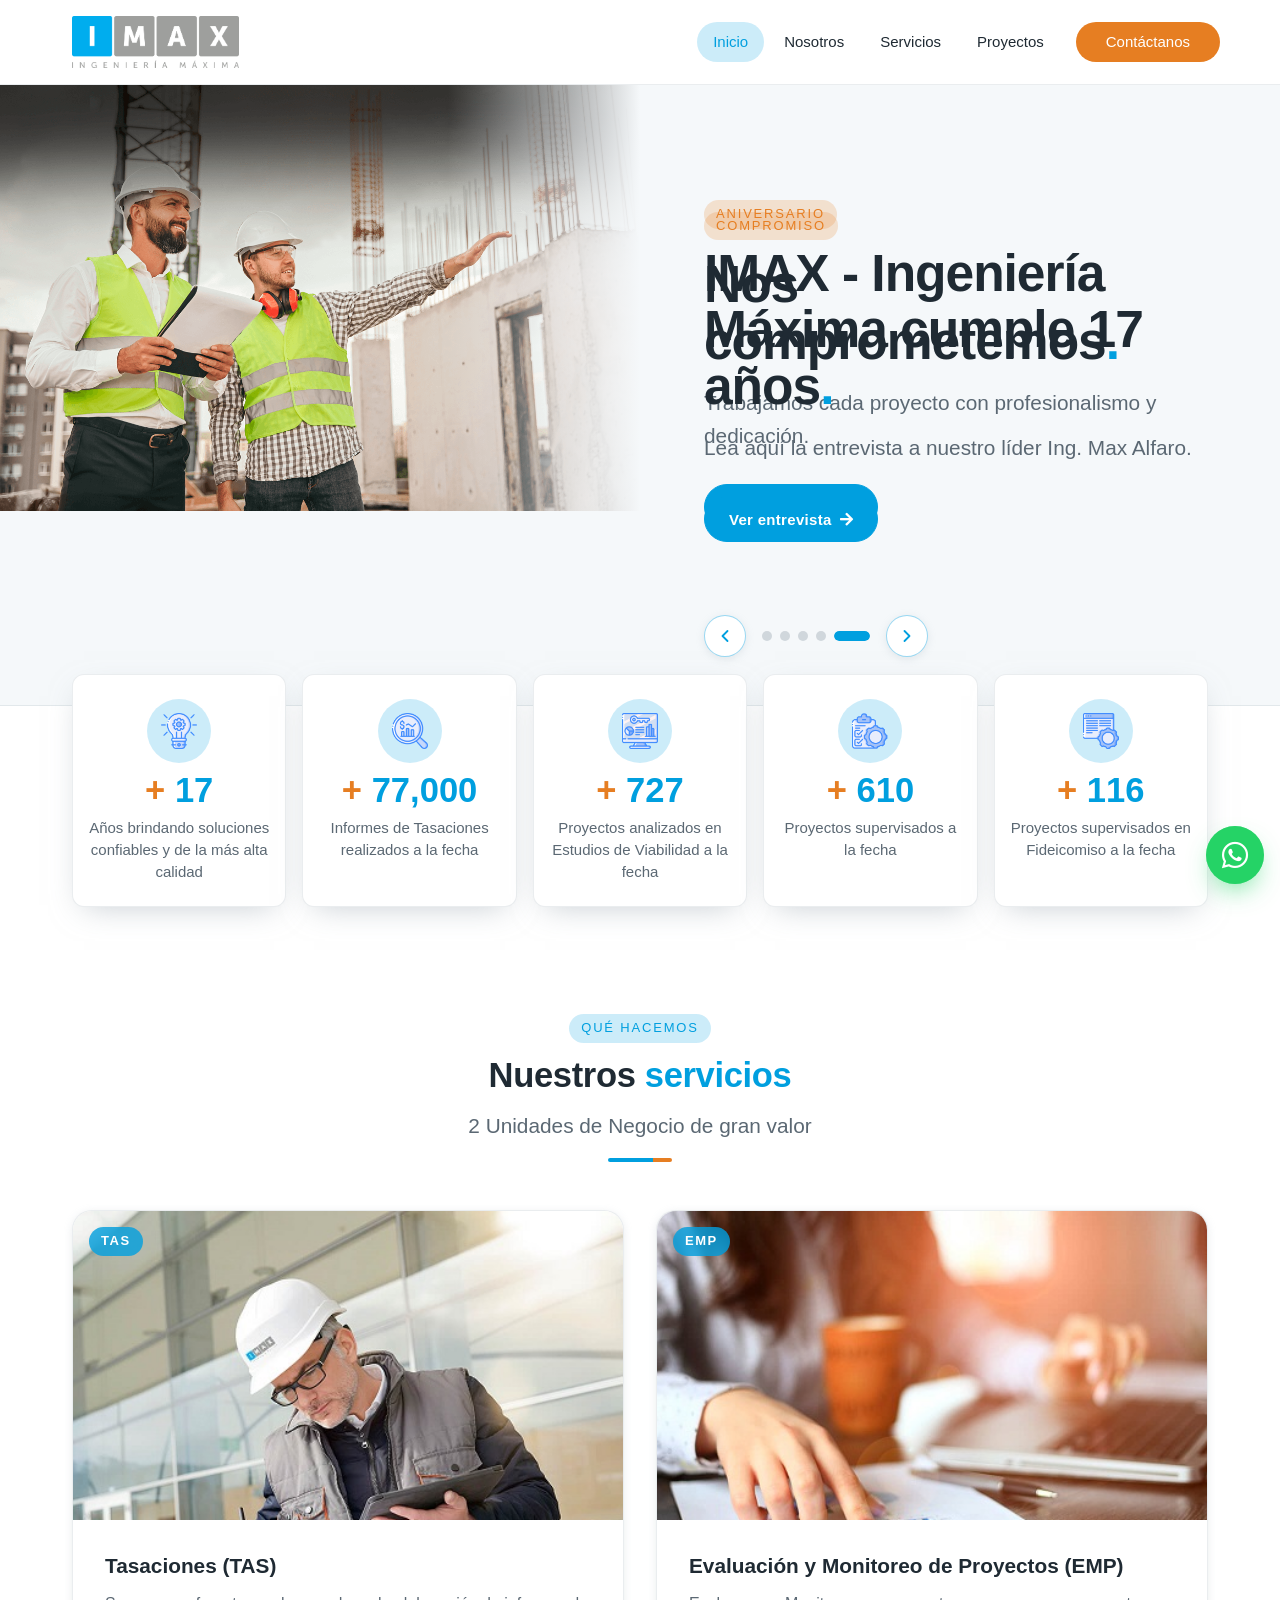
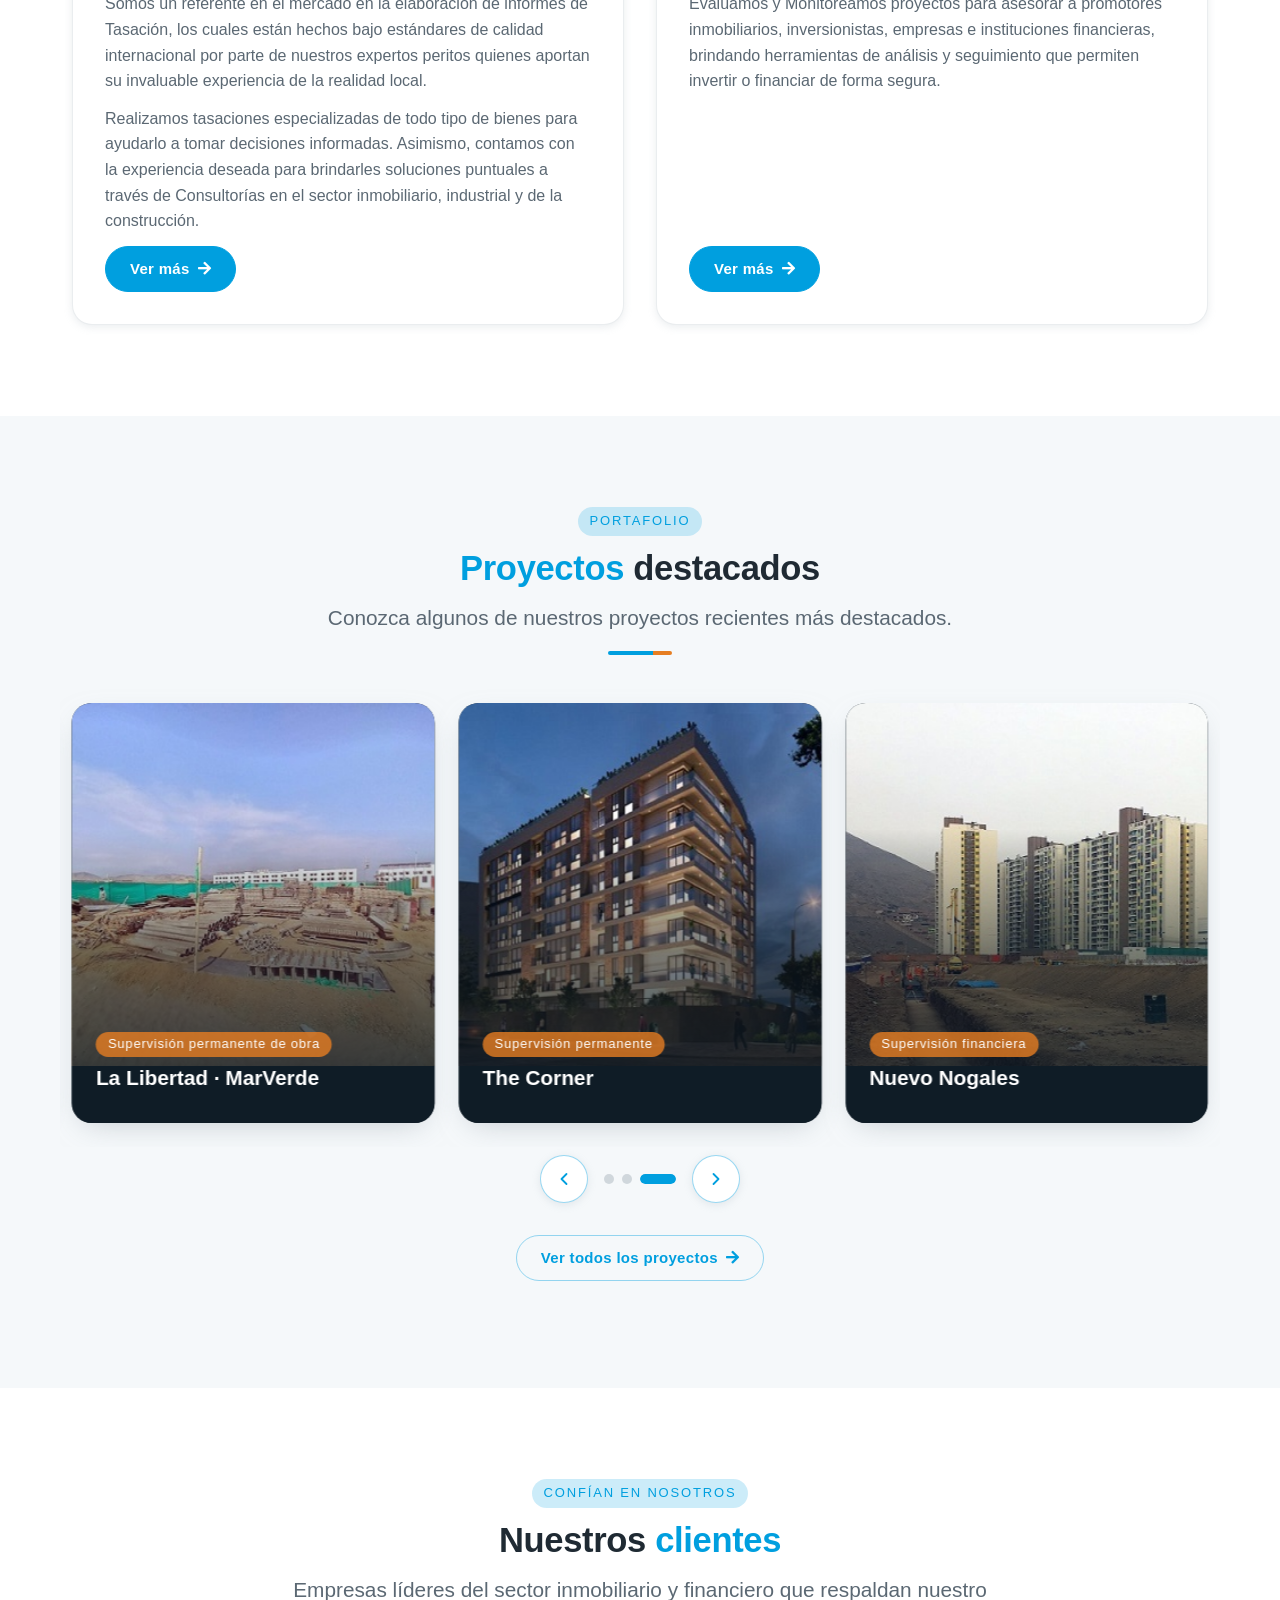
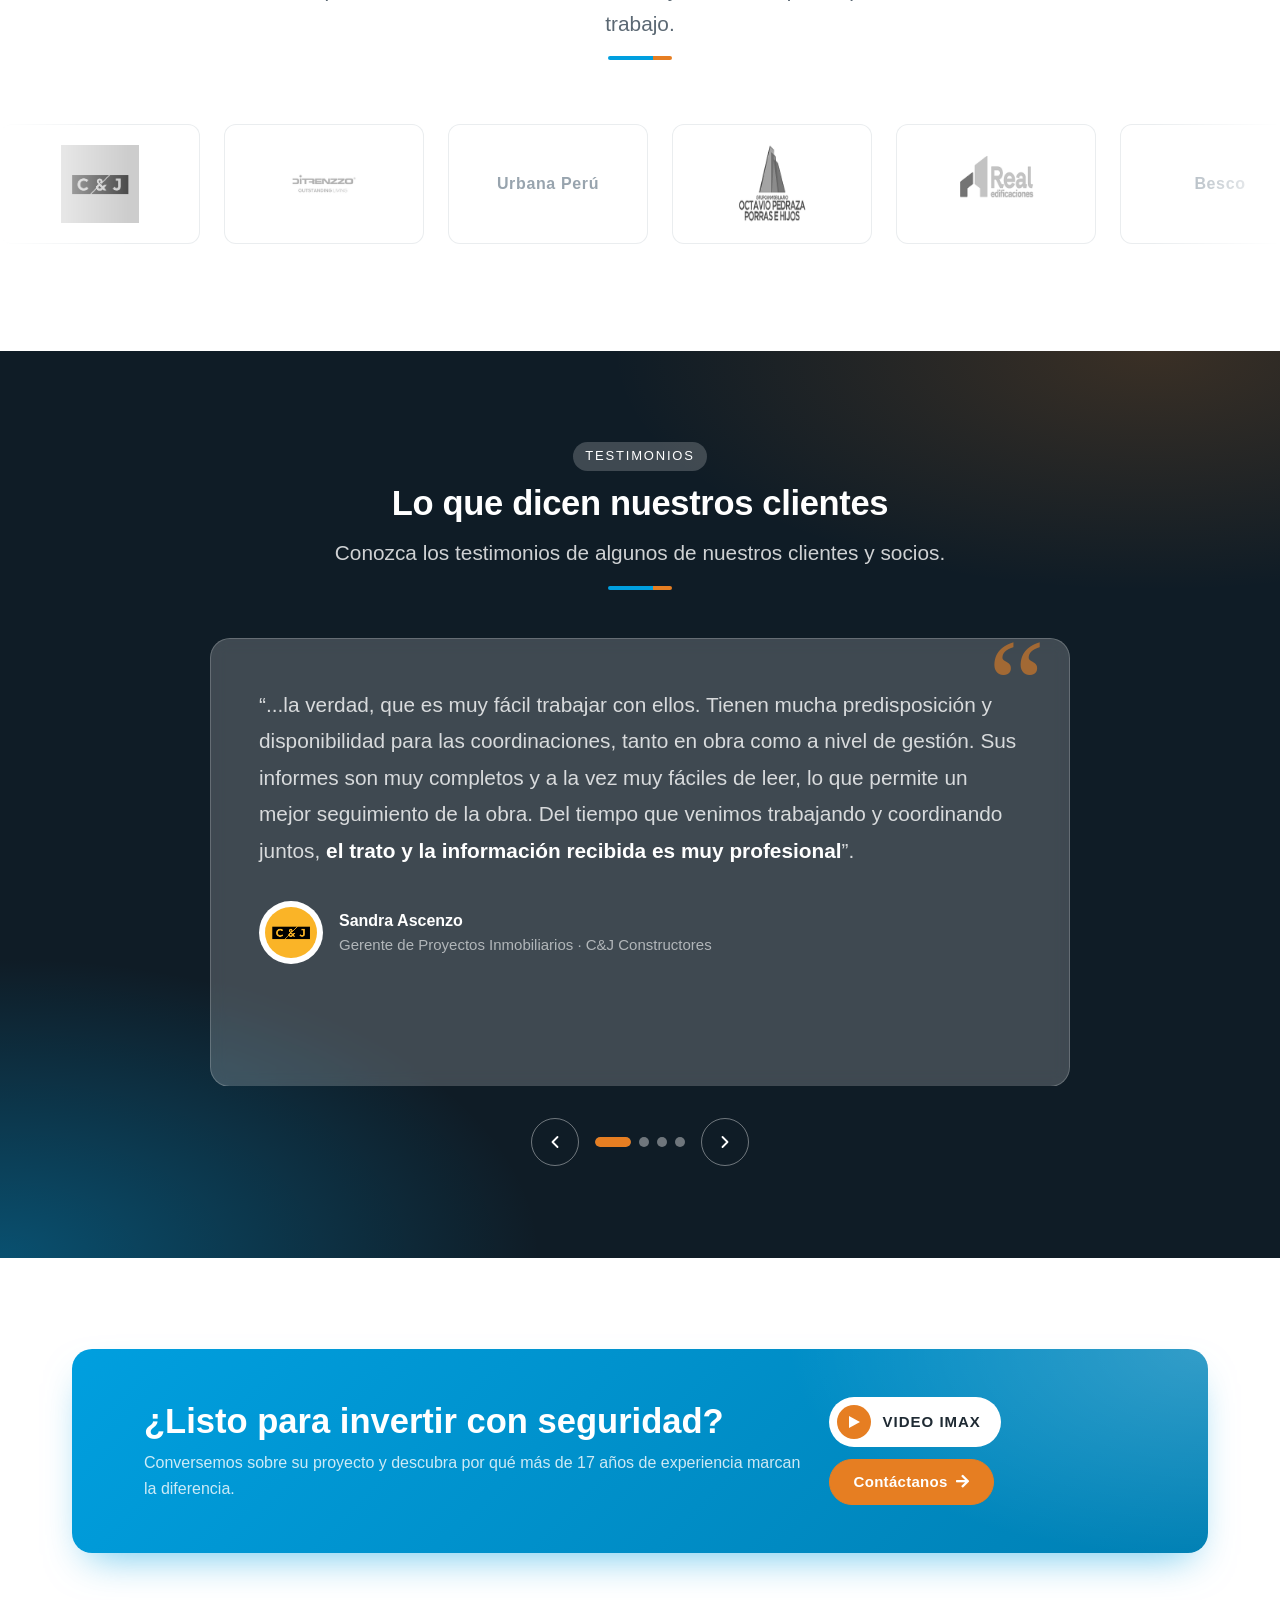
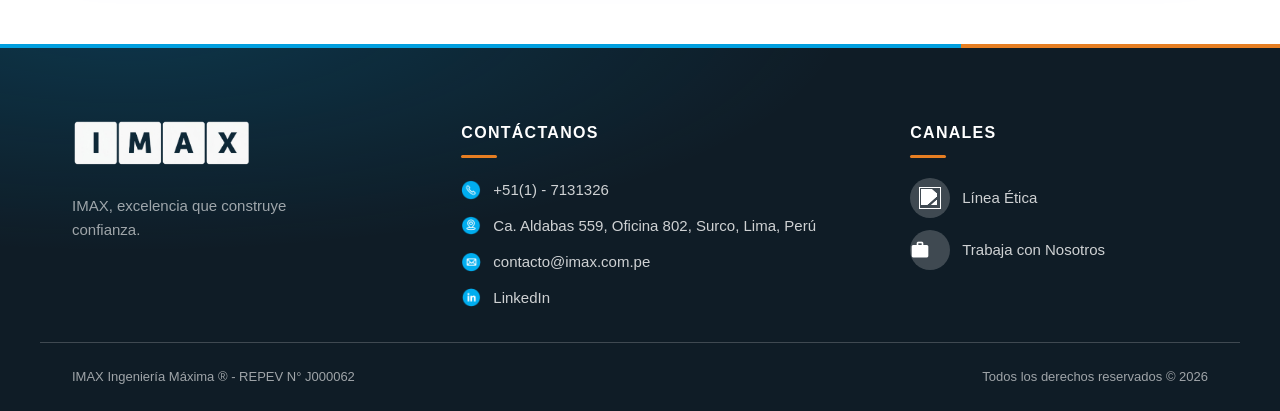
==== commit 18995516: "Restaurar finales de línea CRLF en las vistas HTML y menu.js Co-Authored-By: Claude Opus 5.5 <norepl" ====
--- a/index.html
+++ b/index.html
@@ -1,726 +1,726 @@
-<!DOCTYPE html>
-<html lang="es">
-
-<head>
-    <meta charset="UTF-8">
-    <meta name="viewport" content="width=device-width, initial-scale=1.0">
-    <meta name="description"
-        content="IMAX Ingeniería Máxima: más de 17 años liderando tasaciones, evaluación y monitoreo de proyectos inmobiliarios en el Perú.">
-    <meta name="keywords"
-        content="ingeniería, tasaciones, supervisiones, proyectos, monitoreos, obras,fideicomisos, viabilidades">
-    <meta name="theme-color" content="#009fdf">
-    <title>IMAX · Ingeniería Máxima</title>
-    <link rel="short icon" href="./assets/icono-imax.png">
-
-    <!-- Analítica -->
-    <script async src="https://www.googletagmanager.com/gtag/js?id=G-P8W33C2X62"></script>
-    <script src="https://www.gstatic.com/firebasejs/8.2.2/firebase-app.js"></script>
-    <script src="https://www.gstatic.com/firebasejs/8.2.2/firebase-analytics.js"></script>
-
-    <!-- Íconos -->
-    <link href="https://fonts.googleapis.com/icon?family=Material+Icons" rel="stylesheet">
-    <link rel="stylesheet" href="https://cdnjs.cloudflare.com/ajax/libs/font-awesome/5.15.4/css/all.min.css">
-
-    <!-- Estilos IMAX -->
-    <link rel="stylesheet" href="./styles/video-imax.css">
-    <link rel="stylesheet" href="./styles/imax-theme.css">
-    <link rel="stylesheet" href="./styles/home.css">
-</head>
-
-<body class="body-web">
-    <a class="visually-hidden" href="#container">Saltar al contenido</a>
-
-    <!-- ===================== HEADER ===================== -->
-    <header class="header-web-light" data-header>
-        <nav class="menu" aria-label="Principal">
-            <a href="./index.html" aria-label="IMAX - Inicio">
-                <img class="logo" src="./assets/logo-imax.png" alt="IMAX Ingeniería Máxima">
-            </a>
-
-            <button type="button" class="nav-bar" id="btn-menu" aria-controls="menu-list" aria-expanded="false">
-                <img src="./assets/iconos/burger.png" alt="">
-                Menú
-            </button>
-
-            <ul class="menu-list" id="menu-list">
-                <li><a href="./index.html" aria-current="page">Inicio</a></li>
-                <li><a href="views-web/nosotros.html">Nosotros</a></li>
-                <li><a href="views-web/servicios.html">Servicios</a></li>
-                <li><a href="views-web/proyectos.html">Proyectos</a></li>
-                <!-- <li><a href="views-web/galleryNews.html">Noticias</a></li> -->
-                <li class="menu-cta"><a href="views-web/contact.html">Contáctanos</a></li>
-            </ul>
-        </nav>
-    </header>
-
-    <main id="container">
-
-        <!-- ===================== HERO (carrusel con fundido) ===================== -->
-        <section class="hero" aria-label="Presentación">
-            <div class="carousel" data-carousel data-autoplay data-mode="fade" aria-roledescription="carrusel">
-                <div class="carousel__viewport">
-                    <article class="carousel__slide hero__slide" aria-roledescription="diapositiva">
-                        <figure class="hero__media">
-                            <img src="assets/sliders/fondo_carrusel_via.jpg" alt="Obra vial supervisada por IMAX">
-                        </figure>
-                        <div class="hero__content">
-                            <p class="hero__eyebrow">Ingeniería Máxima</p>
-                            <h1 class="hero__title">Excelencia que construye confianza<strong>.</strong></h1>
-                            <p class="hero__text">Más de 17 años liderando el sector de ingeniería y supervisión en el
-                                Perú.</p>
-                            <div class="hero__actions">
-                                <a class="imax-btn" href="views-web/servicios.html">Nuestros servicios <i
-                                        class="fas fa-arrow-right" aria-hidden="true"></i></a>
-                                <a class="imax-btn imax-btn--ghost" href="views-web/contact.html">Contáctanos</a>
-                            </div>
-                        </div>
-                    </article>
-
-                    <article class="carousel__slide hero__slide" aria-roledescription="diapositiva">
-                        <figure class="hero__media">
-                            <img src="assets/sliders/imax-ingenieria.jpg" alt="Equipo de ingeniería IMAX">
-                        </figure>
-                        <div class="hero__content">
-                            <p class="hero__eyebrow">Asesoría</p>
-                            <h2 class="hero__title">Lo asesoramos mejor<strong>.</strong></h2>
-                            <p class="hero__text">Porque conocemos el sistema inmobiliario desde adentro.</p>
-                            <div class="hero__actions">
-                                <a class="imax-btn" href="views-web/nosotros.html">Conózcanos <i
-                                        class="fas fa-arrow-right" aria-hidden="true"></i></a>
-                            </div>
-                        </div>
-                    </article>
-
-                    <article class="carousel__slide hero__slide" aria-roledescription="diapositiva">
-                        <figure class="hero__media">
-                            <img src="assets/sliders/imax-proyectos.jpg" alt="Proyecto supervisado por IMAX">
-                        </figure>
-                        <div class="hero__content">
-                            <p class="hero__eyebrow">Compromiso</p>
-                            <h2 class="hero__title">Nos comprometemos<strong>.</strong></h2>
-                            <p class="hero__text">Trabajamos cada proyecto con profesionalismo y dedicación.</p>
-                            <div class="hero__actions">
-                                <a class="imax-btn" href="views-web/proyectos.html">Ver proyectos <i
-                                        class="fas fa-arrow-right" aria-hidden="true"></i></a>
-                            </div>
-                        </div>
-                    </article>
-
-                    <article class="carousel__slide hero__slide" aria-roledescription="diapositiva">
-                        <figure class="hero__media">
-                            <img src="assets/sliders/imax-tasaciones.jpg" alt="Servicio de tasaciones IMAX">
-                        </figure>
-                        <div class="hero__content">
-                            <p class="hero__eyebrow">Soluciones a medida</p>
-                            <h2 class="hero__title">Nos adecuamos a sus necesidades<strong>.</strong></h2>
-                            <p class="hero__text">Para entregarle soluciones de la más alta calidad.</p>
-                            <div class="hero__actions">
-                                <a class="imax-btn imax-btn--accent" href="views-web/contact.html">Solicitar asesoría
-                                    <i class="fas fa-arrow-right" aria-hidden="true"></i></a>
-                            </div>
-                        </div>
-                    </article>
-
-                    <article class="carousel__slide hero__slide" aria-roledescription="diapositiva">
-                        <figure class="hero__media">
-                            <img src="assets/sliders/entrevista-imax-1.png" alt="Entrevista al Ing. Max Alfaro">
-                        </figure>
-                        <div class="hero__content">
-                            <p class="hero__eyebrow">Aniversario</p>
-                            <h2 class="hero__title">IMAX - Ingeniería Máxima cumple 17 años<strong>.</strong></h2>
-                            <p class="hero__text">Lea aquí la entrevista a nuestro líder Ing. Max Alfaro.</p>
-                            <div class="hero__actions">
-                                <a class="imax-btn" href="./views-web/anniversary-imax.html">Ver entrevista <i
-                                        class="fas fa-arrow-right" aria-hidden="true"></i></a>
-                            </div>
-                        </div>
-                    </article>
-                </div>
-
-                <div class="carousel__controls">
-                    <button type="button" class="carousel__arrow" data-carousel-prev aria-label="Diapositiva anterior">
-                        <svg viewBox="0 0 24 24" fill="none" stroke="currentColor" stroke-width="2.2"
-                            stroke-linecap="round" stroke-linejoin="round" aria-hidden="true">
-                            <path d="M15 18l-6-6 6-6" />
-                        </svg>
-                    </button>
-                    <div class="carousel__dots" data-carousel-dots></div>
-                    <button type="button" class="carousel__arrow" data-carousel-next aria-label="Diapositiva siguiente">
-                        <svg viewBox="0 0 24 24" fill="none" stroke="currentColor" stroke-width="2.2"
-                            stroke-linecap="round" stroke-linejoin="round" aria-hidden="true">
-                            <path d="M9 18l6-6-6-6" />
-                        </svg>
-                    </button>
-                </div>
-            </div>
-        </section>
-
-        <!-- ===================== CIFRAS ===================== -->
-        <section class="stats" aria-label="IMAX en cifras">
-            <div class="imax-container">
-                <ul class="stats__grid">
-                    <li class="stat-card reveal">
-                        <span class="stat-card__icon"><img src="assets/sliders/bulb.png" alt=""></span>
-                        <p class="stat-card__value"><span>+</span> <b data-count="17">17</b></p>
-                        <p class="stat-card__label">Años brindando soluciones confiables y de la más alta calidad</p>
-                    </li>
-                    <li class="stat-card reveal" style="--reveal-delay:.08s">
-                        <span class="stat-card__icon"><img src="assets/sliders/tas.png" alt=""></span>
-                        <p class="stat-card__value"><span>+</span> <b data-count="77000">77 000</b></p>
-                        <p class="stat-card__label">Informes de Tasaciones realizados a la fecha</p>
-                    </li>
-                    <li class="stat-card reveal" style="--reveal-delay:.16s">
-                        <span class="stat-card__icon"><img src="assets/sliders/etc.png" alt=""></span>
-                        <p class="stat-card__value"><span>+</span> <b data-count="727">727</b></p>
-                        <p class="stat-card__label">Proyectos analizados en Estudios de Viabilidad a la fecha</p>
-                    </li>
-                    <li class="stat-card reveal" style="--reveal-delay:.24s">
-                        <span class="stat-card__icon"><img src="assets/sliders/mon.png" alt=""></span>
-                        <p class="stat-card__value"><span>+</span> <b data-count="610">610</b></p>
-                        <p class="stat-card__label">Proyectos supervisados a la fecha</p>
-                    </li>
-                    <li class="stat-card reveal" style="--reveal-delay:.32s">
-                        <span class="stat-card__icon"><img src="assets/sliders/fid.png" alt=""></span>
-                        <p class="stat-card__value"><span>+</span> <b data-count="116">116</b></p>
-                        <p class="stat-card__label">Proyectos supervisados en Fideicomiso a la fecha</p>
-                    </li>
-                </ul>
-            </div>
-        </section>
-
-        <!-- ===================== SERVICIOS ===================== -->
-        <section class="imax-section services" id="servicios">
-            <div class="imax-container">
-                <header class="section-heading reveal">
-                    <p class="section-heading__eyebrow">Qué hacemos</p>
-                    <h2 class="section-heading__title">Nuestros <strong>servicios</strong></h2>
-                    <p class="section-heading__text">2 Unidades de Negocio de gran valor</p>
-                    <span class="section-heading__bar" aria-hidden="true"></span>
-                </header>
-
-                <div class="services__grid">
-                    <article class="service-card reveal">
-                        <figure class="service-card__media">
-                            <img src="./assets/servicios/tasaciones.jpg" alt="Tasaciones" loading="lazy">
-                            <span class="service-card__badge">TAS</span>
-                        </figure>
-                        <div class="service-card__body">
-                            <h3 class="service-card__title">Tasaciones (TAS)</h3>
-                            <p>Somos un referente en el mercado en la elaboración de informes de Tasación, los cuales
-                                están hechos bajo estándares de calidad internacional por parte de nuestros expertos
-                                peritos quienes aportan su invaluable experiencia de la realidad local.</p>
-                            <p>Realizamos tasaciones especializadas de todo tipo de bienes para ayudarlo a tomar
-                                decisiones informadas. Asimismo, contamos con la experiencia deseada para brindarles
-                                soluciones puntuales a través de Consultorías en el sector inmobiliario, industrial y de
-                                la construcción.</p>
-                            <a class="imax-btn" href="./views-web/tasPage.html">Ver más <i class="fas fa-arrow-right"
-                                    aria-hidden="true"></i></a>
-                        </div>
-                    </article>
-
-                    <article class="service-card reveal" style="--reveal-delay:.12s">
-                        <figure class="service-card__media">
-                            <img src="./assets/servicios/valuacion-monitoreo-proyectos.jpg"
-                                alt="Evaluación y monitoreo de proyectos" loading="lazy">
-                            <span class="service-card__badge">EMP</span>
-                        </figure>
-                        <div class="service-card__body">
-                            <h3 class="service-card__title">Evaluación y Monitoreo de Proyectos (EMP)</h3>
-                            <p>Evaluamos y Monitoreamos proyectos para asesorar a promotores inmobiliarios,
-                                inversionistas, empresas e instituciones financieras, brindando herramientas de análisis
-                                y seguimiento que permiten invertir o financiar de forma segura.</p>
-                            <a class="imax-btn" href="./views-web/empPage.html">Ver más <i class="fas fa-arrow-right"
-                                    aria-hidden="true"></i></a>
-                        </div>
-                    </article>
-                </div>
-            </div>
-        </section>
-
-        <!-- ===================== PROYECTOS (carrusel) ===================== -->
-        <section class="imax-section imax-section--alt projects" id="proyectos">
-            <div class="imax-container">
-                <header class="section-heading reveal">
-                    <p class="section-heading__eyebrow">Portafolio</p>
-                    <h2 class="section-heading__title"><strong>Proyectos</strong> destacados</h2>
-                    <p class="section-heading__text">Conozca algunos de nuestros proyectos recientes más destacados.</p>
-                    <span class="section-heading__bar" aria-hidden="true"></span>
-                </header>
-
-                <div class="carousel" data-carousel data-autoplay aria-roledescription="carrusel"
-                    aria-label="Proyectos destacados">
-                    <div class="carousel__viewport">
-                        <ul class="carousel__track">
-                            <li class="carousel__slide">
-                                <article class="project-card">
-                                    <a class="project-card__link" href="./views-web/proyectos.html">
-                                        <figure class="project-card__media">
-                                            <img src="./assets/proyectos/supervision-comas.jpg"
-                                                alt="Supervisión de obra en Comas" loading="lazy">
-                                        </figure>
-                                        <div class="project-card__body">
-                                            <span class="project-card__tag">Supervisión permanente de obra</span>
-                                            <h3 class="project-card__title">Comas</h3>
-                                            <div class="project-card__details">
-                                                <div>
-                                                    <p>Supervisión Permanente de las etapas Jacarandá, Laureles y
-                                                        Magnolias de un área total de 67,213 m².</p>
-                                                    <span class="project-card__more">Ver proyecto
-                                                        <svg viewBox="0 0 24 24" fill="none" stroke="currentColor"
-                                                            stroke-width="2.2" stroke-linecap="round"
-                                                            stroke-linejoin="round" aria-hidden="true">
-                                                            <path d="M5 12h14M13 6l6 6-6 6" />
-                                                        </svg></span>
-                                                </div>
-                                            </div>
-                                        </div>
-                                    </a>
-                                </article>
-                            </li>
-
-                            <li class="carousel__slide">
-                                <article class="project-card">
-                                    <a class="project-card__link" href="./views-web/proyectos.html">
-                                        <figure class="project-card__media">
-                                            <img src="./assets/proyectos/supervision-tempo.jpg"
-                                                alt="Monitoreo técnico financiero del proyecto Tempo" loading="lazy">
-                                        </figure>
-                                        <div class="project-card__body">
-                                            <span class="project-card__tag">Supervisión financiera</span>
-                                            <h3 class="project-card__title">Tempo</h3>
-                                            <div class="project-card__details">
-                                                <div>
-                                                    <p>Monitoreo Técnico Financiero del que será el edificio más alto
-                                                        del país. Proyecto desarrollado en Santa Catalina - La Victoria,
-                                                        por Urbana Perú.</p>
-                                                    <span class="project-card__more">Ver proyecto
-                                                        <svg viewBox="0 0 24 24" fill="none" stroke="currentColor"
-                                                            stroke-width="2.2" stroke-linecap="round"
-                                                            stroke-linejoin="round" aria-hidden="true">
-                                                            <path d="M5 12h14M13 6l6 6-6 6" />
-                                                        </svg></span>
-                                                </div>
-                                            </div>
-                                        </div>
-                                    </a>
-                                </article>
-                            </li>
-
-                            <li class="carousel__slide">
-                                <article class="project-card">
-                                    <a class="project-card__link" href="./views-web/proyectos.html">
-                                        <figure class="project-card__media">
-                                            <img src="./assets/proyectos/supervision-chao.jpg"
-                                                alt="Supervisión del proyecto MarVerde en Chao" loading="lazy">
-                                        </figure>
-                                        <div class="project-card__body">
-                                            <span class="project-card__tag">Supervisión permanente de obra</span>
-                                            <h3 class="project-card__title">La Libertad · MarVerde</h3>
-                                            <div class="project-card__details">
-                                                <div>
-                                                    <p>Supervisión de Obra de un gran proyecto de viviendas denominado
-                                                        MarVerde en la provincia de Chao, compuesto por 15,000
-                                                        viviendas.</p>
-                                                    <span class="project-card__more">Ver proyecto
-                                                        <svg viewBox="0 0 24 24" fill="none" stroke="currentColor"
-                                                            stroke-width="2.2" stroke-linecap="round"
-                                                            stroke-linejoin="round" aria-hidden="true">
-                                                            <path d="M5 12h14M13 6l6 6-6 6" />
-                                                        </svg></span>
-                                                </div>
-                                            </div>
-                                        </div>
-                                    </a>
-                                </article>
-                            </li>
-
-                            <li class="carousel__slide">
-                                <article class="project-card">
-                                    <a class="project-card__link" href="./views-web/proyectos.html">
-                                        <figure class="project-card__media">
-                                            <img src="./assets/proyectos/supervision-corner.jpg"
-                                                alt="Supervisión del edificio The Corner" loading="lazy">
-                                        </figure>
-                                        <div class="project-card__body">
-                                            <span class="project-card__tag">Supervisión permanente</span>
-                                            <h3 class="project-card__title">The Corner</h3>
-                                            <div class="project-card__details">
-                                                <div>
-                                                    <p>Supervisión permanente con una participación en un periodo de 17
-                                                        meses para esta obra ubicada en la Av. Guardia Civil, San
-                                                        Isidro.</p>
-                                                    <span class="project-card__more">Ver proyecto
-                                                        <svg viewBox="0 0 24 24" fill="none" stroke="currentColor"
-                                                            stroke-width="2.2" stroke-linecap="round"
-                                                            stroke-linejoin="round" aria-hidden="true">
-                                                            <path d="M5 12h14M13 6l6 6-6 6" />
-                                                        </svg></span>
-                                                </div>
-                                            </div>
-                                        </div>
-                                    </a>
-                                </article>
-                            </li>
-
-                            <li class="carousel__slide">
-                                <article class="project-card">
-                                    <a class="project-card__link" href="./views-web/proyectos.html">
-                                        <figure class="project-card__media">
-                                            <img src="./assets/proyectos/supervision-nogales.jpg"
-                                                alt="Supervisión financiera del proyecto Nuevo Nogales" loading="lazy">
-                                        </figure>
-                                        <div class="project-card__body">
-                                            <span class="project-card__tag">Supervisión financiera</span>
-                                            <h3 class="project-card__title">Nuevo Nogales</h3>
-                                            <div class="project-card__details">
-                                                <div>
-                                                    <p>Supervisión Financiera de este mega proyecto de viviendas
-                                                        desarrollado por Besco, ubicado en el distrito de El
-                                                        Agustino.</p>
-                                                    <span class="project-card__more">Ver proyecto
-                                                        <svg viewBox="0 0 24 24" fill="none" stroke="currentColor"
-                                                            stroke-width="2.2" stroke-linecap="round"
-                                                            stroke-linejoin="round" aria-hidden="true">
-                                                            <path d="M5 12h14M13 6l6 6-6 6" />
-                                                        </svg></span>
-                                                </div>
-                                            </div>
-                                        </div>
-                                    </a>
-                                </article>
-                            </li>
-                        </ul>
-                    </div>
-
-                    <div class="carousel__controls">
-                        <button type="button" class="carousel__arrow" data-carousel-prev aria-label="Proyecto anterior">
-                            <svg viewBox="0 0 24 24" fill="none" stroke="currentColor" stroke-width="2.2"
-                                stroke-linecap="round" stroke-linejoin="round" aria-hidden="true">
-                                <path d="M15 18l-6-6 6-6" />
-                            </svg>
-                        </button>
-                        <div class="carousel__dots" data-carousel-dots></div>
-                        <button type="button" class="carousel__arrow" data-carousel-next aria-label="Proyecto siguiente">
-                            <svg viewBox="0 0 24 24" fill="none" stroke="currentColor" stroke-width="2.2"
-                                stroke-linecap="round" stroke-linejoin="round" aria-hidden="true">
-                                <path d="M9 18l6-6-6-6" />
-                            </svg>
-                        </button>
-                    </div>
-                </div>
-
-                <p style="text-align:center;margin-top:var(--imax-space-6)">
-                    <a class="imax-btn imax-btn--ghost" href="./views-web/proyectos.html">Ver todos los proyectos <i
-                            class="fas fa-arrow-right" aria-hidden="true"></i></a>
-                </p>
-            </div>
-        </section>
-
-        <!-- ===================== CLIENTES (marquee infinito) ===================== -->
-        <section class="imax-section clients" id="clientes">
-            <div class="imax-container">
-                <header class="section-heading reveal">
-                    <p class="section-heading__eyebrow">Confían en nosotros</p>
-                    <h2 class="section-heading__title">Nuestros <strong>clientes</strong></h2>
-                    <p class="section-heading__text">Empresas líderes del sector inmobiliario y financiero que respaldan
-                        nuestro trabajo.</p>
-                    <span class="section-heading__bar" aria-hidden="true"></span>
-                </header>
-            </div>
-
-            <!--
-                Para agregar un cliente: añade un <li class="client-logo"> con su logo.
-                Los elementos con .client-logo__name son marcadores de texto: reemplázalos
-                por <img> con el logo oficial cuando esté disponible.
-                La lista se duplica automáticamente por JS para el bucle infinito.
-            -->
-            <div class="clients__marquee" data-marquee>
-                <ul class="clients__track" aria-label="Clientes de IMAX">
-                    <li class="client-logo"><img src="assets/testimonios/c&j.png" alt="C&amp;J Constructores"></li>
-                    <li class="client-logo"><img src="assets/testimonios/ditrenzzo.png" alt="Ditrenzzo"></li>
-                    <li class="client-logo"><span class="client-logo__name">Urbana Perú</span></li>
-                    <li class="client-logo"><img src="assets/testimonios/octavio.png"
-                            alt="Grupo Inmobiliario Octavio Pedraza Porras e Hijos"></li>
-                    <li class="client-logo"><img src="assets/testimonios/real.png" alt="Real Edificaciones"></li>
-                    <li class="client-logo"><span class="client-logo__name">Besco</span></li>
-                    <li class="client-logo"><img src="assets/testimonios/c&j.png" alt="C&amp;J Constructores"></li>
-                    <li class="client-logo"><img src="assets/testimonios/ditrenzzo.png" alt="Ditrenzzo"></li>
-                    <li class="client-logo"><span class="client-logo__name">Urbana Perú</span></li>
-                    <li class="client-logo"><img src="assets/testimonios/octavio.png"
-                            alt="Grupo Inmobiliario Octavio Pedraza Porras e Hijos"></li>
-                    <li class="client-logo"><img src="assets/testimonios/real.png" alt="Real Edificaciones"></li>
-                    <li class="client-logo"><span class="client-logo__name">Besco</span></li>
-                </ul>
-            </div>
-        </section>
-
-        <!-- ===================== TESTIMONIOS (carrusel) ===================== -->
-        <section class="imax-section testimonials" id="testimonios">
-            <div class="imax-container">
-                <header class="section-heading section-heading--light reveal">
-                    <p class="section-heading__eyebrow">Testimonios</p>
-                    <h2 class="section-heading__title">Lo que dicen nuestros clientes</h2>
-                    <p class="section-heading__text">Conozca los testimonios de algunos de nuestros clientes y socios.
-                    </p>
-                    <span class="section-heading__bar" aria-hidden="true"></span>
-                </header>
-
-                <div class="carousel carousel--on-dark" data-carousel data-autoplay aria-roledescription="carrusel"
-                    aria-label="Testimonios">
-                    <div class="carousel__viewport">
-                        <ul class="carousel__track">
-                            <li class="carousel__slide">
-                                <blockquote class="testimonial">
-                                    <p class="testimonial__quote">“...la verdad, que es muy fácil trabajar con ellos.
-                                        Tienen mucha predisposición y disponibilidad para las coordinaciones, tanto en
-                                        obra como a nivel de gestión. Sus informes son muy completos y a la vez muy
-                                        fáciles de leer, lo que permite un mejor seguimiento de la obra. Del tiempo que
-                                        venimos trabajando y coordinando juntos, <strong>el trato y la información
-                                            recibida es muy profesional</strong>”.</p>
-                                    <footer class="testimonial__author">
-                                        <img class="testimonial__logo" src="assets/testimonios/c&j.png"
-                                            alt="C&amp;J Constructores">
-                                        <div>
-                                            <cite class="testimonial__name">Sandra Ascenzo</cite>
-                                            <span class="testimonial__role">Gerente de Proyectos Inmobiliarios · C&amp;J
-                                                Constructores</span>
-                                        </div>
-                                    </footer>
-                                </blockquote>
-                            </li>
-
-                            <li class="carousel__slide">
-                                <blockquote class="testimonial">
-                                    <p class="testimonial__quote">“<strong>Considero que IMAX es la empresa de
-                                            supervisión de obras más seria que hay en el país.</strong> Hacer el trabajo
-                                        que ellos realizan es muy complicado, y exigente, pero me han demostrado cada
-                                        vez que los hemos requerido, la transparencia en sus gestiones al informar cada
-                                        detalle con veracidad. Sin duda el equipo profesional de IMAX es de muy buena
-                                        calidad y sus informes nos ayudan mucho en la toma de decisiones que podamos
-                                        necesitar. Creo que han sabido conjugar orden, calidad, conocimiento y el deseo
-                                        de servir con la verdad”.</p>
-                                    <footer class="testimonial__author">
-                                        <img class="testimonial__logo" src="assets/testimonios/ditrenzzo.png"
-                                            alt="Ditrenzzo">
-                                        <div>
-                                            <cite class="testimonial__name">Alejandro Manzanares</cite>
-                                            <span class="testimonial__role">Ditrenzzo</span>
-                                        </div>
-                                    </footer>
-                                </blockquote>
-                            </li>
-
-                            <li class="carousel__slide">
-                                <blockquote class="testimonial">
-                                    <p class="testimonial__quote">“IMAX se constituye en una aliada muy importante para
-                                        nuestra organización inmobiliaria... <strong>Confiamos plenamente en los
-                                            estudios de factibilidad de negocios para los cuales los
-                                            contratamos</strong> por encargo de los diversos clientes de nuestra
-                                        organización, de modo tal de obtener conclusiones valederas respecto de esos
-                                        probables negocios y poder tomar las mejores decisiones... En síntesis, nos
-                                        sentimos muy bien acompañados con IMAX y esperamos seguir contando con su
-                                        valioso apoyo para el corto, mediano y largo plazo”.</p>
-                                    <footer class="testimonial__author">
-                                        <img class="testimonial__logo" src="assets/testimonios/octavio.png"
-                                            alt="Grupo Inmobiliario Octavio Pedraza Porras e Hijos">
-                                        <div>
-                                            <cite class="testimonial__name">Octavio Pedraza</cite>
-                                            <span class="testimonial__role">Gerente General</span>
-                                        </div>
-                                    </footer>
-                                </blockquote>
-                            </li>
-
-                            <li class="carousel__slide">
-                                <blockquote class="testimonial">
-                                    <p class="testimonial__quote">“IMAX no sólo se encarga de supervisar y emitir
-                                        informes de avance de obra en nuestros diferentes proyectos, sino que van más
-                                        allá. Nos ayudan a mejorar el día a día en nuestros procesos constructivos,
-                                        seguridad en la obra, así como a mejorar nuestro control de calidad. Es por este
-                                        motivo que una empresa como IMAX, no la consideramos una supervisora, sino más
-                                        bien una socia, que <strong>nos ayuda a mejorar en cada proyecto que
-                                            realizamos</strong>”.</p>
-                                    <footer class="testimonial__author">
-                                        <img class="testimonial__logo" src="assets/testimonios/real.png"
-                                            alt="Real Edificaciones">
-                                        <div>
-                                            <cite class="testimonial__name">Martín Díaz</cite>
-                                            <span class="testimonial__role">Director Asociado · Real Edificaciones</span>
-                                        </div>
-                                    </footer>
-                                </blockquote>
-                            </li>
-                        </ul>
-                    </div>
-
-                    <div class="carousel__controls">
-                        <button type="button" class="carousel__arrow" data-carousel-prev
-                            aria-label="Testimonio anterior">
-                            <svg viewBox="0 0 24 24" fill="none" stroke="currentColor" stroke-width="2.2"
-                                stroke-linecap="round" stroke-linejoin="round" aria-hidden="true">
-                                <path d="M15 18l-6-6 6-6" />
-                            </svg>
-                        </button>
-                        <div class="carousel__dots" data-carousel-dots></div>
-                        <button type="button" class="carousel__arrow" data-carousel-next
-                            aria-label="Testimonio siguiente">
-                            <svg viewBox="0 0 24 24" fill="none" stroke="currentColor" stroke-width="2.2"
-                                stroke-linecap="round" stroke-linejoin="round" aria-hidden="true">
-                                <path d="M9 18l6-6-6-6" />
-                            </svg>
-                        </button>
-                    </div>
-                </div>
-            </div>
-        </section>
-
-        <!-- ===================== VIDEO / CTA ===================== -->
-        <section class="cta">
-            <div class="imax-container">
-                <div class="cta__box reveal">
-                    <div>
-                        <h2 class="cta__title">¿Listo para invertir con seguridad?</h2>
-                        <p class="cta__text">Conversemos sobre su proyecto y descubra por qué más de 17 años de
-                            experiencia marcan la diferencia.</p>
-                    </div>
-                    <div class="cta__actions">
-                        <button type="button" class="btn-video-imax" id="btn-open-video"
-                            aria-label="Reproducir Video IMAX">
-                            <span class="icono-play-yt"></span>
-                            <span class="texto-video-imax">Video IMAX</span>
-                        </button>
-                        <a class="imax-btn imax-btn--accent" href="views-web/contact.html">Contáctanos <i
-                                class="fas fa-arrow-right" aria-hidden="true"></i></a>
-                    </div>
-                </div>
-            </div>
-
-            <!-- Popup Modal del Video -->
-            <div class="video-modal-overlay" id="video-modal-overlay" role="dialog" aria-modal="true"
-                aria-label="Video IMAX">
-                <div class="video-modal-container">
-                    <button type="button" class="video-modal-close" id="video-modal-close"
-                        aria-label="Cerrar video">&times;</button>
-                    <div id="video-iframe-container" style="width: 100%; height: 100%;"></div>
-                </div>
-            </div>
-        </section>
-
-        <!-- ===================== WHATSAPP ===================== -->
-        <div class="nav-bottom">
-            <div class="popup-whatsapp">
-                <div class="content-whatsapp -top">
-                    <button type="button" class="closePopup" aria-label="Cerrar">
-                        <i class="material-icons icon-font-color">close</i>
-                    </button>
-                    <p><i class="fas fa-user"></i> ¿Necesitas asesoría personalizada?</p>
-                </div>
-
-                <div class="content-whatsapp -bottom">
-                    <input class="whats-input" id="whats-in" type="text" placeholder="Enviar mensaje..."
-                        aria-label="Mensaje para WhatsApp">
-                    <button class="send-msPopup" id="send-btn" type="button" aria-label="Enviar por WhatsApp">
-                        <i class="material-icons icon-font-color--black">send</i>
-                    </button>
-                </div>
-            </div>
-            <button type="button" id="whats-openPopup" class="whatsapp-button" aria-label="Abrir chat de WhatsApp">
-                <span class="float">
-                    <i class="fab fa-whatsapp my-float"></i>
-                </span>
-            </button>
-            <div class="circle-anime"></div>
-        </div>
-
-    </main>
-
-    <!-- ===================== FOOTER ===================== -->
-    <footer class="imax-footer">
-        <div class="imax-footer-container">
-
-            <!-- Columna 1: Logo y frase -->
-            <div class="imax-footer-col imax-footer-brand">
-                <div class="imax-footer-logo-box">
-                    <img src="./assets/LOGO_IMAX_BLANCO.png" alt="IMAX Logo" class="imax-footer-logo">
-                </div>
-                <p class="imax-footer-tagline">IMAX, excelencia que construye confianza.</p>
-            </div>
-
-            <!-- Columna 2: Contacto -->
-            <div class="imax-footer-col imax-footer-contacto">
-                <h4 class="imax-footer-titulo">Contáctanos</h4>
-
-                <div class="imax-contacto-item">
-                    <img src="./assets/iconos/phone.png" alt="Teléfono">
-                    <a href="tel:+5117131326" class="imax-contacto-link">+51(1) - 7131326</a>
-                </div>
-                <div class="imax-contacto-item">
-                    <img class="imax-address-icon" src="./assets/iconos/ubicacion.png" alt="Ubicación">
-                    <a href="https://maps.app.goo.gl/YLGoh6Ry8AuHQh2NA" target="_blank" rel="noopener noreferrer"
-                        class="imax-contacto-link">Ca. Aldabas 559, Oficina 802, Surco, Lima, Perú</a>
-                </div>
-                <div class="imax-contacto-item">
-                    <img src="./assets/iconos/correo.png" alt="Correo">
-                    <a href="mailto:contacto@imax.com.pe" class="imax-contacto-link">contacto@imax.com.pe</a>
-                </div>
-                <div class="imax-contacto-item">
-                    <img src="./assets/iconos/linkedin.png" alt="">
-                    <a href="https://pe.linkedin.com/company/imaxingenieriamaxima" target="_blank"
-                        rel="noopener noreferrer" class="imax-contacto-link">LinkedIn</a>
-                </div>
-            </div>
-
-            <!-- Columna 3: Canales -->
-            <div class="imax-footer-col imax-footer-lineas">
-                <h4 class="imax-footer-titulo">Canales</h4>
-                <div class="imax-linea-item">
-                    <div class="imax-linea-icono">
-                        <img src="https://img.icons8.com/ios-filled/50/bribery.png" alt=""
-                            style="width: 22px; height: 22px;">
-                    </div>
-                    <div class="imax-linea-info">
-                        <a href="./views-web/linea-etica.html" target="_blank" class="imax-linea-link">Línea Ética</a>
-                    </div>
-                </div>
-
-                <div class="imax-linea-item">
-                    <div class="imax-linea-icono">
-                        <i class="material-icons" style="font-size: 20px; color: white;">work_outline</i>
-                    </div>
-                    <div class="imax-linea-info">
-                        <a href="./views-web/trabaja-con-nosotros.html" class="imax-linea-link">Trabaja con
-                            Nosotros</a>
-                    </div>
-                </div>
-            </div>
-        </div>
-
-        <!-- Copyright -->
-        <div class="imax-footer-copyright">
-            <p>IMAX Ingeniería Máxima ® - REPEV N° J000062</p>
-            <p class="imax-footer-fecha">Todos los derechos reservados © 2026</p>
-        </div>
-    </footer>
-
-    <script>
-        if (window.firebase) {
-            firebase.initializeApp({
-            apiKey: "AIzaSyAPvuYSkfkOfaRObLXvtDiZjVoQGYDIacc",
-            authDomain: "web-imax.firebaseapp.com",
-            projectId: "web-imax",
-            storageBucket: "web-imax.appspot.com",
-            messagingSenderId: "114819498377",
-            appId: "1:114819498377:web:02e7671a7255f711cf6158",
-                measurementId: "G-P8W33C2X62"
-            });
-            firebase.analytics();
-        }
-    </script>
-    <script src="menu.js"></script>
-    <script src="script2.js"></script>
-    <script src="video-imax.js"></script>
-    <script src="js/site.js"></script>
-    <script src="js/carousels.js"></script>
-</body>
-
-</html>
+<!DOCTYPE html>
+<html lang="es">
+
+<head>
+    <meta charset="UTF-8">
+    <meta name="viewport" content="width=device-width, initial-scale=1.0">
+    <meta name="description"
+        content="IMAX Ingeniería Máxima: más de 17 años liderando tasaciones, evaluación y monitoreo de proyectos inmobiliarios en el Perú.">
+    <meta name="keywords"
+        content="ingeniería, tasaciones, supervisiones, proyectos, monitoreos, obras,fideicomisos, viabilidades">
+    <meta name="theme-color" content="#009fdf">
+    <title>IMAX · Ingeniería Máxima</title>
+    <link rel="short icon" href="./assets/icono-imax.png">
+
+    <!-- Analítica -->
+    <script async src="https://www.googletagmanager.com/gtag/js?id=G-P8W33C2X62"></script>
+    <script src="https://www.gstatic.com/firebasejs/8.2.2/firebase-app.js"></script>
+    <script src="https://www.gstatic.com/firebasejs/8.2.2/firebase-analytics.js"></script>
+
+    <!-- Íconos -->
+    <link href="https://fonts.googleapis.com/icon?family=Material+Icons" rel="stylesheet">
+    <link rel="stylesheet" href="https://cdnjs.cloudflare.com/ajax/libs/font-awesome/5.15.4/css/all.min.css">
+
+    <!-- Estilos IMAX -->
+    <link rel="stylesheet" href="./styles/video-imax.css">
+    <link rel="stylesheet" href="./styles/imax-theme.css">
+    <link rel="stylesheet" href="./styles/home.css">
+</head>
+
+<body class="body-web">
+    <a class="visually-hidden" href="#container">Saltar al contenido</a>
+
+    <!-- ===================== HEADER ===================== -->
+    <header class="header-web-light" data-header>
+        <nav class="menu" aria-label="Principal">
+            <a href="./index.html" aria-label="IMAX - Inicio">
+                <img class="logo" src="./assets/logo-imax.png" alt="IMAX Ingeniería Máxima">
+            </a>
+
+            <button type="button" class="nav-bar" id="btn-menu" aria-controls="menu-list" aria-expanded="false">
+                <img src="./assets/iconos/burger.png" alt="">
+                Menú
+            </button>
+
+            <ul class="menu-list" id="menu-list">
+                <li><a href="./index.html" aria-current="page">Inicio</a></li>
+                <li><a href="views-web/nosotros.html">Nosotros</a></li>
+                <li><a href="views-web/servicios.html">Servicios</a></li>
+                <li><a href="views-web/proyectos.html">Proyectos</a></li>
+                <!-- <li><a href="views-web/galleryNews.html">Noticias</a></li> -->
+                <li class="menu-cta"><a href="views-web/contact.html">Contáctanos</a></li>
+            </ul>
+        </nav>
+    </header>
+
+    <main id="container">
+
+        <!-- ===================== HERO (carrusel con fundido) ===================== -->
+        <section class="hero" aria-label="Presentación">
+            <div class="carousel" data-carousel data-autoplay data-mode="fade" aria-roledescription="carrusel">
+                <div class="carousel__viewport">
+                    <article class="carousel__slide hero__slide" aria-roledescription="diapositiva">
+                        <figure class="hero__media">
+                            <img src="assets/sliders/fondo_carrusel_via.jpg" alt="Obra vial supervisada por IMAX">
+                        </figure>
+                        <div class="hero__content">
+                            <p class="hero__eyebrow">Ingeniería Máxima</p>
+                            <h1 class="hero__title">Excelencia que construye confianza<strong>.</strong></h1>
+                            <p class="hero__text">Más de 17 años liderando el sector de ingeniería y supervisión en el
+                                Perú.</p>
+                            <div class="hero__actions">
+                                <a class="imax-btn" href="views-web/servicios.html">Nuestros servicios <i
+                                        class="fas fa-arrow-right" aria-hidden="true"></i></a>
+                                <a class="imax-btn imax-btn--ghost" href="views-web/contact.html">Contáctanos</a>
+                            </div>
+                        </div>
+                    </article>
+
+                    <article class="carousel__slide hero__slide" aria-roledescription="diapositiva">
+                        <figure class="hero__media">
+                            <img src="assets/sliders/imax-ingenieria.jpg" alt="Equipo de ingeniería IMAX">
+                        </figure>
+                        <div class="hero__content">
+                            <p class="hero__eyebrow">Asesoría</p>
+                            <h2 class="hero__title">Lo asesoramos mejor<strong>.</strong></h2>
+                            <p class="hero__text">Porque conocemos el sistema inmobiliario desde adentro.</p>
+                            <div class="hero__actions">
+                                <a class="imax-btn" href="views-web/nosotros.html">Conózcanos <i
+                                        class="fas fa-arrow-right" aria-hidden="true"></i></a>
+                            </div>
+                        </div>
+                    </article>
+
+                    <article class="carousel__slide hero__slide" aria-roledescription="diapositiva">
+                        <figure class="hero__media">
+                            <img src="assets/sliders/imax-proyectos.jpg" alt="Proyecto supervisado por IMAX">
+                        </figure>
+                        <div class="hero__content">
+                            <p class="hero__eyebrow">Compromiso</p>
+                            <h2 class="hero__title">Nos comprometemos<strong>.</strong></h2>
+                            <p class="hero__text">Trabajamos cada proyecto con profesionalismo y dedicación.</p>
+                            <div class="hero__actions">
+                                <a class="imax-btn" href="views-web/proyectos.html">Ver proyectos <i
+                                        class="fas fa-arrow-right" aria-hidden="true"></i></a>
+                            </div>
+                        </div>
+                    </article>
+
+                    <article class="carousel__slide hero__slide" aria-roledescription="diapositiva">
+                        <figure class="hero__media">
+                            <img src="assets/sliders/imax-tasaciones.jpg" alt="Servicio de tasaciones IMAX">
+                        </figure>
+                        <div class="hero__content">
+                            <p class="hero__eyebrow">Soluciones a medida</p>
+                            <h2 class="hero__title">Nos adecuamos a sus necesidades<strong>.</strong></h2>
+                            <p class="hero__text">Para entregarle soluciones de la más alta calidad.</p>
+                            <div class="hero__actions">
+                                <a class="imax-btn imax-btn--accent" href="views-web/contact.html">Solicitar asesoría
+                                    <i class="fas fa-arrow-right" aria-hidden="true"></i></a>
+                            </div>
+                        </div>
+                    </article>
+
+                    <article class="carousel__slide hero__slide" aria-roledescription="diapositiva">
+                        <figure class="hero__media">
+                            <img src="assets/sliders/entrevista-imax-1.png" alt="Entrevista al Ing. Max Alfaro">
+                        </figure>
+                        <div class="hero__content">
+                            <p class="hero__eyebrow">Aniversario</p>
+                            <h2 class="hero__title">IMAX - Ingeniería Máxima cumple 17 años<strong>.</strong></h2>
+                            <p class="hero__text">Lea aquí la entrevista a nuestro líder Ing. Max Alfaro.</p>
+                            <div class="hero__actions">
+                                <a class="imax-btn" href="./views-web/anniversary-imax.html">Ver entrevista <i
+                                        class="fas fa-arrow-right" aria-hidden="true"></i></a>
+                            </div>
+                        </div>
+                    </article>
+                </div>
+
+                <div class="carousel__controls">
+                    <button type="button" class="carousel__arrow" data-carousel-prev aria-label="Diapositiva anterior">
+                        <svg viewBox="0 0 24 24" fill="none" stroke="currentColor" stroke-width="2.2"
+                            stroke-linecap="round" stroke-linejoin="round" aria-hidden="true">
+                            <path d="M15 18l-6-6 6-6" />
+                        </svg>
+                    </button>
+                    <div class="carousel__dots" data-carousel-dots></div>
+                    <button type="button" class="carousel__arrow" data-carousel-next aria-label="Diapositiva siguiente">
+                        <svg viewBox="0 0 24 24" fill="none" stroke="currentColor" stroke-width="2.2"
+                            stroke-linecap="round" stroke-linejoin="round" aria-hidden="true">
+                            <path d="M9 18l6-6-6-6" />
+                        </svg>
+                    </button>
+                </div>
+            </div>
+        </section>
+
+        <!-- ===================== CIFRAS ===================== -->
+        <section class="stats" aria-label="IMAX en cifras">
+            <div class="imax-container">
+                <ul class="stats__grid">
+                    <li class="stat-card reveal">
+                        <span class="stat-card__icon"><img src="assets/sliders/bulb.png" alt=""></span>
+                        <p class="stat-card__value"><span>+</span> <b data-count="17">17</b></p>
+                        <p class="stat-card__label">Años brindando soluciones confiables y de la más alta calidad</p>
+                    </li>
+                    <li class="stat-card reveal" style="--reveal-delay:.08s">
+                        <span class="stat-card__icon"><img src="assets/sliders/tas.png" alt=""></span>
+                        <p class="stat-card__value"><span>+</span> <b data-count="77000">77 000</b></p>
+                        <p class="stat-card__label">Informes de Tasaciones realizados a la fecha</p>
+                    </li>
+                    <li class="stat-card reveal" style="--reveal-delay:.16s">
+                        <span class="stat-card__icon"><img src="assets/sliders/etc.png" alt=""></span>
+                        <p class="stat-card__value"><span>+</span> <b data-count="727">727</b></p>
+                        <p class="stat-card__label">Proyectos analizados en Estudios de Viabilidad a la fecha</p>
+                    </li>
+                    <li class="stat-card reveal" style="--reveal-delay:.24s">
+                        <span class="stat-card__icon"><img src="assets/sliders/mon.png" alt=""></span>
+                        <p class="stat-card__value"><span>+</span> <b data-count="610">610</b></p>
+                        <p class="stat-card__label">Proyectos supervisados a la fecha</p>
+                    </li>
+                    <li class="stat-card reveal" style="--reveal-delay:.32s">
+                        <span class="stat-card__icon"><img src="assets/sliders/fid.png" alt=""></span>
+                        <p class="stat-card__value"><span>+</span> <b data-count="116">116</b></p>
+                        <p class="stat-card__label">Proyectos supervisados en Fideicomiso a la fecha</p>
+                    </li>
+                </ul>
+            </div>
+        </section>
+
+        <!-- ===================== SERVICIOS ===================== -->
+        <section class="imax-section services" id="servicios">
+            <div class="imax-container">
+                <header class="section-heading reveal">
+                    <p class="section-heading__eyebrow">Qué hacemos</p>
+                    <h2 class="section-heading__title">Nuestros <strong>servicios</strong></h2>
+                    <p class="section-heading__text">2 Unidades de Negocio de gran valor</p>
+                    <span class="section-heading__bar" aria-hidden="true"></span>
+                </header>
+
+                <div class="services__grid">
+                    <article class="service-card reveal">
+                        <figure class="service-card__media">
+                            <img src="./assets/servicios/tasaciones.jpg" alt="Tasaciones" loading="lazy">
+                            <span class="service-card__badge">TAS</span>
+                        </figure>
+                        <div class="service-card__body">
+                            <h3 class="service-card__title">Tasaciones (TAS)</h3>
+                            <p>Somos un referente en el mercado en la elaboración de informes de Tasación, los cuales
+                                están hechos bajo estándares de calidad internacional por parte de nuestros expertos
+                                peritos quienes aportan su invaluable experiencia de la realidad local.</p>
+                            <p>Realizamos tasaciones especializadas de todo tipo de bienes para ayudarlo a tomar
+                                decisiones informadas. Asimismo, contamos con la experiencia deseada para brindarles
+                                soluciones puntuales a través de Consultorías en el sector inmobiliario, industrial y de
+                                la construcción.</p>
+                            <a class="imax-btn" href="./views-web/tasPage.html">Ver más <i class="fas fa-arrow-right"
+                                    aria-hidden="true"></i></a>
+                        </div>
+                    </article>
+
+                    <article class="service-card reveal" style="--reveal-delay:.12s">
+                        <figure class="service-card__media">
+                            <img src="./assets/servicios/valuacion-monitoreo-proyectos.jpg"
+                                alt="Evaluación y monitoreo de proyectos" loading="lazy">
+                            <span class="service-card__badge">EMP</span>
+                        </figure>
+                        <div class="service-card__body">
+                            <h3 class="service-card__title">Evaluación y Monitoreo de Proyectos (EMP)</h3>
+                            <p>Evaluamos y Monitoreamos proyectos para asesorar a promotores inmobiliarios,
+                                inversionistas, empresas e instituciones financieras, brindando herramientas de análisis
+                                y seguimiento que permiten invertir o financiar de forma segura.</p>
+                            <a class="imax-btn" href="./views-web/empPage.html">Ver más <i class="fas fa-arrow-right"
+                                    aria-hidden="true"></i></a>
+                        </div>
+                    </article>
+                </div>
+            </div>
+        </section>
+
+        <!-- ===================== PROYECTOS (carrusel) ===================== -->
+        <section class="imax-section imax-section--alt projects" id="proyectos">
+            <div class="imax-container">
+                <header class="section-heading reveal">
+                    <p class="section-heading__eyebrow">Portafolio</p>
+                    <h2 class="section-heading__title"><strong>Proyectos</strong> destacados</h2>
+                    <p class="section-heading__text">Conozca algunos de nuestros proyectos recientes más destacados.</p>
+                    <span class="section-heading__bar" aria-hidden="true"></span>
+                </header>
+
+                <div class="carousel" data-carousel data-autoplay aria-roledescription="carrusel"
+                    aria-label="Proyectos destacados">
+                    <div class="carousel__viewport">
+                        <ul class="carousel__track">
+                            <li class="carousel__slide">
+                                <article class="project-card">
+                                    <a class="project-card__link" href="./views-web/proyectos.html">
+                                        <figure class="project-card__media">
+                                            <img src="./assets/proyectos/supervision-comas.jpg"
+                                                alt="Supervisión de obra en Comas" loading="lazy">
+                                        </figure>
+                                        <div class="project-card__body">
+                                            <span class="project-card__tag">Supervisión permanente de obra</span>
+                                            <h3 class="project-card__title">Comas</h3>
+                                            <div class="project-card__details">
+                                                <div>
+                                                    <p>Supervisión Permanente de las etapas Jacarandá, Laureles y
+                                                        Magnolias de un área total de 67,213 m².</p>
+                                                    <span class="project-card__more">Ver proyecto
+                                                        <svg viewBox="0 0 24 24" fill="none" stroke="currentColor"
+                                                            stroke-width="2.2" stroke-linecap="round"
+                                                            stroke-linejoin="round" aria-hidden="true">
+                                                            <path d="M5 12h14M13 6l6 6-6 6" />
+                                                        </svg></span>
+                                                </div>
+                                            </div>
+                                        </div>
+                                    </a>
+                                </article>
+                            </li>
+
+                            <li class="carousel__slide">
+                                <article class="project-card">
+                                    <a class="project-card__link" href="./views-web/proyectos.html">
+                                        <figure class="project-card__media">
+                                            <img src="./assets/proyectos/supervision-tempo.jpg"
+                                                alt="Monitoreo técnico financiero del proyecto Tempo" loading="lazy">
+                                        </figure>
+                                        <div class="project-card__body">
+                                            <span class="project-card__tag">Supervisión financiera</span>
+                                            <h3 class="project-card__title">Tempo</h3>
+                                            <div class="project-card__details">
+                                                <div>
+                                                    <p>Monitoreo Técnico Financiero del que será el edificio más alto
+                                                        del país. Proyecto desarrollado en Santa Catalina - La Victoria,
+                                                        por Urbana Perú.</p>
+                                                    <span class="project-card__more">Ver proyecto
+                                                        <svg viewBox="0 0 24 24" fill="none" stroke="currentColor"
+                                                            stroke-width="2.2" stroke-linecap="round"
+                                                            stroke-linejoin="round" aria-hidden="true">
+                                                            <path d="M5 12h14M13 6l6 6-6 6" />
+                                                        </svg></span>
+                                                </div>
+                                            </div>
+                                        </div>
+                                    </a>
+                                </article>
+                            </li>
+
+                            <li class="carousel__slide">
+                                <article class="project-card">
+                                    <a class="project-card__link" href="./views-web/proyectos.html">
+                                        <figure class="project-card__media">
+                                            <img src="./assets/proyectos/supervision-chao.jpg"
+                                                alt="Supervisión del proyecto MarVerde en Chao" loading="lazy">
+                                        </figure>
+                                        <div class="project-card__body">
+                                            <span class="project-card__tag">Supervisión permanente de obra</span>
+                                            <h3 class="project-card__title">La Libertad · MarVerde</h3>
+                                            <div class="project-card__details">
+                                                <div>
+                                                    <p>Supervisión de Obra de un gran proyecto de viviendas denominado
+                                                        MarVerde en la provincia de Chao, compuesto por 15,000
+                                                        viviendas.</p>
+                                                    <span class="project-card__more">Ver proyecto
+                                                        <svg viewBox="0 0 24 24" fill="none" stroke="currentColor"
+                                                            stroke-width="2.2" stroke-linecap="round"
+                                                            stroke-linejoin="round" aria-hidden="true">
+                                                            <path d="M5 12h14M13 6l6 6-6 6" />
+                                                        </svg></span>
+                                                </div>
+                                            </div>
+                                        </div>
+                                    </a>
+                                </article>
+                            </li>
+
+                            <li class="carousel__slide">
+                                <article class="project-card">
+                                    <a class="project-card__link" href="./views-web/proyectos.html">
+                                        <figure class="project-card__media">
+                                            <img src="./assets/proyectos/supervision-corner.jpg"
+                                                alt="Supervisión del edificio The Corner" loading="lazy">
+                                        </figure>
+                                        <div class="project-card__body">
+                                            <span class="project-card__tag">Supervisión permanente</span>
+                                            <h3 class="project-card__title">The Corner</h3>
+                                            <div class="project-card__details">
+                                                <div>
+                                                    <p>Supervisión permanente con una participación en un periodo de 17
+                                                        meses para esta obra ubicada en la Av. Guardia Civil, San
+                                                        Isidro.</p>
+                                                    <span class="project-card__more">Ver proyecto
+                                                        <svg viewBox="0 0 24 24" fill="none" stroke="currentColor"
+                                                            stroke-width="2.2" stroke-linecap="round"
+                                                            stroke-linejoin="round" aria-hidden="true">
+                                                            <path d="M5 12h14M13 6l6 6-6 6" />
+                                                        </svg></span>
+                                                </div>
+                                            </div>
+                                        </div>
+                                    </a>
+                                </article>
+                            </li>
+
+                            <li class="carousel__slide">
+                                <article class="project-card">
+                                    <a class="project-card__link" href="./views-web/proyectos.html">
+                                        <figure class="project-card__media">
+                                            <img src="./assets/proyectos/supervision-nogales.jpg"
+                                                alt="Supervisión financiera del proyecto Nuevo Nogales" loading="lazy">
+                                        </figure>
+                                        <div class="project-card__body">
+                                            <span class="project-card__tag">Supervisión financiera</span>
+                                            <h3 class="project-card__title">Nuevo Nogales</h3>
+                                            <div class="project-card__details">
+                                                <div>
+                                                    <p>Supervisión Financiera de este mega proyecto de viviendas
+                                                        desarrollado por Besco, ubicado en el distrito de El
+                                                        Agustino.</p>
+                                                    <span class="project-card__more">Ver proyecto
+                                                        <svg viewBox="0 0 24 24" fill="none" stroke="currentColor"
+                                                            stroke-width="2.2" stroke-linecap="round"
+                                                            stroke-linejoin="round" aria-hidden="true">
+                                                            <path d="M5 12h14M13 6l6 6-6 6" />
+                                                        </svg></span>
+                                                </div>
+                                            </div>
+                                        </div>
+                                    </a>
+                                </article>
+                            </li>
+                        </ul>
+                    </div>
+
+                    <div class="carousel__controls">
+                        <button type="button" class="carousel__arrow" data-carousel-prev aria-label="Proyecto anterior">
+                            <svg viewBox="0 0 24 24" fill="none" stroke="currentColor" stroke-width="2.2"
+                                stroke-linecap="round" stroke-linejoin="round" aria-hidden="true">
+                                <path d="M15 18l-6-6 6-6" />
+                            </svg>
+                        </button>
+                        <div class="carousel__dots" data-carousel-dots></div>
+                        <button type="button" class="carousel__arrow" data-carousel-next aria-label="Proyecto siguiente">
+                            <svg viewBox="0 0 24 24" fill="none" stroke="currentColor" stroke-width="2.2"
+                                stroke-linecap="round" stroke-linejoin="round" aria-hidden="true">
+                                <path d="M9 18l6-6-6-6" />
+                            </svg>
+                        </button>
+                    </div>
+                </div>
+
+                <p style="text-align:center;margin-top:var(--imax-space-6)">
+                    <a class="imax-btn imax-btn--ghost" href="./views-web/proyectos.html">Ver todos los proyectos <i
+                            class="fas fa-arrow-right" aria-hidden="true"></i></a>
+                </p>
+            </div>
+        </section>
+
+        <!-- ===================== CLIENTES (marquee infinito) ===================== -->
+        <section class="imax-section clients" id="clientes">
+            <div class="imax-container">
+                <header class="section-heading reveal">
+                    <p class="section-heading__eyebrow">Confían en nosotros</p>
+                    <h2 class="section-heading__title">Nuestros <strong>clientes</strong></h2>
+                    <p class="section-heading__text">Empresas líderes del sector inmobiliario y financiero que respaldan
+                        nuestro trabajo.</p>
+                    <span class="section-heading__bar" aria-hidden="true"></span>
+                </header>
+            </div>
+
+            <!--
+                Para agregar un cliente: añade un <li class="client-logo"> con su logo.
+                Los elementos con .client-logo__name son marcadores de texto: reemplázalos
+                por <img> con el logo oficial cuando esté disponible.
+                La lista se duplica automáticamente por JS para el bucle infinito.
+            -->
+            <div class="clients__marquee" data-marquee>
+                <ul class="clients__track" aria-label="Clientes de IMAX">
+                    <li class="client-logo"><img src="assets/testimonios/c&j.png" alt="C&amp;J Constructores"></li>
+                    <li class="client-logo"><img src="assets/testimonios/ditrenzzo.png" alt="Ditrenzzo"></li>
+                    <li class="client-logo"><span class="client-logo__name">Urbana Perú</span></li>
+                    <li class="client-logo"><img src="assets/testimonios/octavio.png"
+                            alt="Grupo Inmobiliario Octavio Pedraza Porras e Hijos"></li>
+                    <li class="client-logo"><img src="assets/testimonios/real.png" alt="Real Edificaciones"></li>
+                    <li class="client-logo"><span class="client-logo__name">Besco</span></li>
+                    <li class="client-logo"><img src="assets/testimonios/c&j.png" alt="C&amp;J Constructores"></li>
+                    <li class="client-logo"><img src="assets/testimonios/ditrenzzo.png" alt="Ditrenzzo"></li>
+                    <li class="client-logo"><span class="client-logo__name">Urbana Perú</span></li>
+                    <li class="client-logo"><img src="assets/testimonios/octavio.png"
+                            alt="Grupo Inmobiliario Octavio Pedraza Porras e Hijos"></li>
+                    <li class="client-logo"><img src="assets/testimonios/real.png" alt="Real Edificaciones"></li>
+                    <li class="client-logo"><span class="client-logo__name">Besco</span></li>
+                </ul>
+            </div>
+        </section>
+
+        <!-- ===================== TESTIMONIOS (carrusel) ===================== -->
+        <section class="imax-section testimonials" id="testimonios">
+            <div class="imax-container">
+                <header class="section-heading section-heading--light reveal">
+                    <p class="section-heading__eyebrow">Testimonios</p>
+                    <h2 class="section-heading__title">Lo que dicen nuestros clientes</h2>
+                    <p class="section-heading__text">Conozca los testimonios de algunos de nuestros clientes y socios.
+                    </p>
+                    <span class="section-heading__bar" aria-hidden="true"></span>
+                </header>
+
+                <div class="carousel carousel--on-dark" data-carousel data-autoplay aria-roledescription="carrusel"
+                    aria-label="Testimonios">
+                    <div class="carousel__viewport">
+                        <ul class="carousel__track">
+                            <li class="carousel__slide">
+                                <blockquote class="testimonial">
+                                    <p class="testimonial__quote">“...la verdad, que es muy fácil trabajar con ellos.
+                                        Tienen mucha predisposición y disponibilidad para las coordinaciones, tanto en
+                                        obra como a nivel de gestión. Sus informes son muy completos y a la vez muy
+                                        fáciles de leer, lo que permite un mejor seguimiento de la obra. Del tiempo que
+                                        venimos trabajando y coordinando juntos, <strong>el trato y la información
+                                            recibida es muy profesional</strong>”.</p>
+                                    <footer class="testimonial__author">
+                                        <img class="testimonial__logo" src="assets/testimonios/c&j.png"
+                                            alt="C&amp;J Constructores">
+                                        <div>
+                                            <cite class="testimonial__name">Sandra Ascenzo</cite>
+                                            <span class="testimonial__role">Gerente de Proyectos Inmobiliarios · C&amp;J
+                                                Constructores</span>
+                                        </div>
+                                    </footer>
+                                </blockquote>
+                            </li>
+
+                            <li class="carousel__slide">
+                                <blockquote class="testimonial">
+                                    <p class="testimonial__quote">“<strong>Considero que IMAX es la empresa de
+                                            supervisión de obras más seria que hay en el país.</strong> Hacer el trabajo
+                                        que ellos realizan es muy complicado, y exigente, pero me han demostrado cada
+                                        vez que los hemos requerido, la transparencia en sus gestiones al informar cada
+                                        detalle con veracidad. Sin duda el equipo profesional de IMAX es de muy buena
+                                        calidad y sus informes nos ayudan mucho en la toma de decisiones que podamos
+                                        necesitar. Creo que han sabido conjugar orden, calidad, conocimiento y el deseo
+                                        de servir con la verdad”.</p>
+                                    <footer class="testimonial__author">
+                                        <img class="testimonial__logo" src="assets/testimonios/ditrenzzo.png"
+                                            alt="Ditrenzzo">
+                                        <div>
+                                            <cite class="testimonial__name">Alejandro Manzanares</cite>
+                                            <span class="testimonial__role">Ditrenzzo</span>
+                                        </div>
+                                    </footer>
+                                </blockquote>
+                            </li>
+
+                            <li class="carousel__slide">
+                                <blockquote class="testimonial">
+                                    <p class="testimonial__quote">“IMAX se constituye en una aliada muy importante para
+                                        nuestra organización inmobiliaria... <strong>Confiamos plenamente en los
+                                            estudios de factibilidad de negocios para los cuales los
+                                            contratamos</strong> por encargo de los diversos clientes de nuestra
+                                        organización, de modo tal de obtener conclusiones valederas respecto de esos
+                                        probables negocios y poder tomar las mejores decisiones... En síntesis, nos
+                                        sentimos muy bien acompañados con IMAX y esperamos seguir contando con su
+                                        valioso apoyo para el corto, mediano y largo plazo”.</p>
+                                    <footer class="testimonial__author">
+                                        <img class="testimonial__logo" src="assets/testimonios/octavio.png"
+                                            alt="Grupo Inmobiliario Octavio Pedraza Porras e Hijos">
+                                        <div>
+                                            <cite class="testimonial__name">Octavio Pedraza</cite>
+                                            <span class="testimonial__role">Gerente General</span>
+                                        </div>
+                                    </footer>
+                                </blockquote>
+                            </li>
+
+                            <li class="carousel__slide">
+                                <blockquote class="testimonial">
+                                    <p class="testimonial__quote">“IMAX no sólo se encarga de supervisar y emitir
+                                        informes de avance de obra en nuestros diferentes proyectos, sino que van más
+                                        allá. Nos ayudan a mejorar el día a día en nuestros procesos constructivos,
+                                        seguridad en la obra, así como a mejorar nuestro control de calidad. Es por este
+                                        motivo que una empresa como IMAX, no la consideramos una supervisora, sino más
+                                        bien una socia, que <strong>nos ayuda a mejorar en cada proyecto que
+                                            realizamos</strong>”.</p>
+                                    <footer class="testimonial__author">
+                                        <img class="testimonial__logo" src="assets/testimonios/real.png"
+                                            alt="Real Edificaciones">
+                                        <div>
+                                            <cite class="testimonial__name">Martín Díaz</cite>
+                                            <span class="testimonial__role">Director Asociado · Real Edificaciones</span>
+                                        </div>
+                                    </footer>
+                                </blockquote>
+                            </li>
+                        </ul>
+                    </div>
+
+                    <div class="carousel__controls">
+                        <button type="button" class="carousel__arrow" data-carousel-prev
+                            aria-label="Testimonio anterior">
+                            <svg viewBox="0 0 24 24" fill="none" stroke="currentColor" stroke-width="2.2"
+                                stroke-linecap="round" stroke-linejoin="round" aria-hidden="true">
+                                <path d="M15 18l-6-6 6-6" />
+                            </svg>
+                        </button>
+                        <div class="carousel__dots" data-carousel-dots></div>
+                        <button type="button" class="carousel__arrow" data-carousel-next
+                            aria-label="Testimonio siguiente">
+                            <svg viewBox="0 0 24 24" fill="none" stroke="currentColor" stroke-width="2.2"
+                                stroke-linecap="round" stroke-linejoin="round" aria-hidden="true">
+                                <path d="M9 18l6-6-6-6" />
+                            </svg>
+                        </button>
+                    </div>
+                </div>
+            </div>
+        </section>
+
+        <!-- ===================== VIDEO / CTA ===================== -->
+        <section class="cta">
+            <div class="imax-container">
+                <div class="cta__box reveal">
+                    <div>
+                        <h2 class="cta__title">¿Listo para invertir con seguridad?</h2>
+                        <p class="cta__text">Conversemos sobre su proyecto y descubra por qué más de 17 años de
+                            experiencia marcan la diferencia.</p>
+                    </div>
+                    <div class="cta__actions">
+                        <button type="button" class="btn-video-imax" id="btn-open-video"
+                            aria-label="Reproducir Video IMAX">
+                            <span class="icono-play-yt"></span>
+                            <span class="texto-video-imax">Video IMAX</span>
+                        </button>
+                        <a class="imax-btn imax-btn--accent" href="views-web/contact.html">Contáctanos <i
+                                class="fas fa-arrow-right" aria-hidden="true"></i></a>
+                    </div>
+                </div>
+            </div>
+
+            <!-- Popup Modal del Video -->
+            <div class="video-modal-overlay" id="video-modal-overlay" role="dialog" aria-modal="true"
+                aria-label="Video IMAX">
+                <div class="video-modal-container">
+                    <button type="button" class="video-modal-close" id="video-modal-close"
+                        aria-label="Cerrar video">&times;</button>
+                    <div id="video-iframe-container" style="width: 100%; height: 100%;"></div>
+                </div>
+            </div>
+        </section>
+
+        <!-- ===================== WHATSAPP ===================== -->
+        <div class="nav-bottom">
+            <div class="popup-whatsapp">
+                <div class="content-whatsapp -top">
+                    <button type="button" class="closePopup" aria-label="Cerrar">
+                        <i class="material-icons icon-font-color">close</i>
+                    </button>
+                    <p><i class="fas fa-user"></i> ¿Necesitas asesoría personalizada?</p>
+                </div>
+
+                <div class="content-whatsapp -bottom">
+                    <input class="whats-input" id="whats-in" type="text" placeholder="Enviar mensaje..."
+                        aria-label="Mensaje para WhatsApp">
+                    <button class="send-msPopup" id="send-btn" type="button" aria-label="Enviar por WhatsApp">
+                        <i class="material-icons icon-font-color--black">send</i>
+                    </button>
+                </div>
+            </div>
+            <button type="button" id="whats-openPopup" class="whatsapp-button" aria-label="Abrir chat de WhatsApp">
+                <span class="float">
+                    <i class="fab fa-whatsapp my-float"></i>
+                </span>
+            </button>
+            <div class="circle-anime"></div>
+        </div>
+
+    </main>
+
+    <!-- ===================== FOOTER ===================== -->
+    <footer class="imax-footer">
+        <div class="imax-footer-container">
+
+            <!-- Columna 1: Logo y frase -->
+            <div class="imax-footer-col imax-footer-brand">
+                <div class="imax-footer-logo-box">
+                    <img src="./assets/LOGO_IMAX_BLANCO.png" alt="IMAX Logo" class="imax-footer-logo">
+                </div>
+                <p class="imax-footer-tagline">IMAX, excelencia que construye confianza.</p>
+            </div>
+
+            <!-- Columna 2: Contacto -->
+            <div class="imax-footer-col imax-footer-contacto">
+                <h4 class="imax-footer-titulo">Contáctanos</h4>
+
+                <div class="imax-contacto-item">
+                    <img src="./assets/iconos/phone.png" alt="Teléfono">
+                    <a href="tel:+5117131326" class="imax-contacto-link">+51(1) - 7131326</a>
+                </div>
+                <div class="imax-contacto-item">
+                    <img class="imax-address-icon" src="./assets/iconos/ubicacion.png" alt="Ubicación">
+                    <a href="https://maps.app.goo.gl/YLGoh6Ry8AuHQh2NA" target="_blank" rel="noopener noreferrer"
+                        class="imax-contacto-link">Ca. Aldabas 559, Oficina 802, Surco, Lima, Perú</a>
+                </div>
+                <div class="imax-contacto-item">
+                    <img src="./assets/iconos/correo.png" alt="Correo">
+                    <a href="mailto:contacto@imax.com.pe" class="imax-contacto-link">contacto@imax.com.pe</a>
+                </div>
+                <div class="imax-contacto-item">
+                    <img src="./assets/iconos/linkedin.png" alt="">
+                    <a href="https://pe.linkedin.com/company/imaxingenieriamaxima" target="_blank"
+                        rel="noopener noreferrer" class="imax-contacto-link">LinkedIn</a>
+                </div>
+            </div>
+
+            <!-- Columna 3: Canales -->
+            <div class="imax-footer-col imax-footer-lineas">
+                <h4 class="imax-footer-titulo">Canales</h4>
+                <div class="imax-linea-item">
+                    <div class="imax-linea-icono">
+                        <img src="https://img.icons8.com/ios-filled/50/bribery.png" alt=""
+                            style="width: 22px; height: 22px;">
+                    </div>
+                    <div class="imax-linea-info">
+                        <a href="./views-web/linea-etica.html" target="_blank" class="imax-linea-link">Línea Ética</a>
+                    </div>
+                </div>
+
+                <div class="imax-linea-item">
+                    <div class="imax-linea-icono">
+                        <i class="material-icons" style="font-size: 20px; color: white;">work_outline</i>
+                    </div>
+                    <div class="imax-linea-info">
+                        <a href="./views-web/trabaja-con-nosotros.html" class="imax-linea-link">Trabaja con
+                            Nosotros</a>
+                    </div>
+                </div>
+            </div>
+        </div>
+
+        <!-- Copyright -->
+        <div class="imax-footer-copyright">
+            <p>IMAX Ingeniería Máxima ® - REPEV N° J000062</p>
+            <p class="imax-footer-fecha">Todos los derechos reservados © 2026</p>
+        </div>
+    </footer>
+
+    <script>
+        if (window.firebase) {
+            firebase.initializeApp({
+            apiKey: "AIzaSyAPvuYSkfkOfaRObLXvtDiZjVoQGYDIacc",
+            authDomain: "web-imax.firebaseapp.com",
+            projectId: "web-imax",
+            storageBucket: "web-imax.appspot.com",
+            messagingSenderId: "114819498377",
+            appId: "1:114819498377:web:02e7671a7255f711cf6158",
+                measurementId: "G-P8W33C2X62"
+            });
+            firebase.analytics();
+        }
+    </script>
+    <script src="menu.js"></script>
+    <script src="script2.js"></script>
+    <script src="video-imax.js"></script>
+    <script src="js/site.js"></script>
+    <script src="js/carousels.js"></script>
+</body>
+
+</html>
